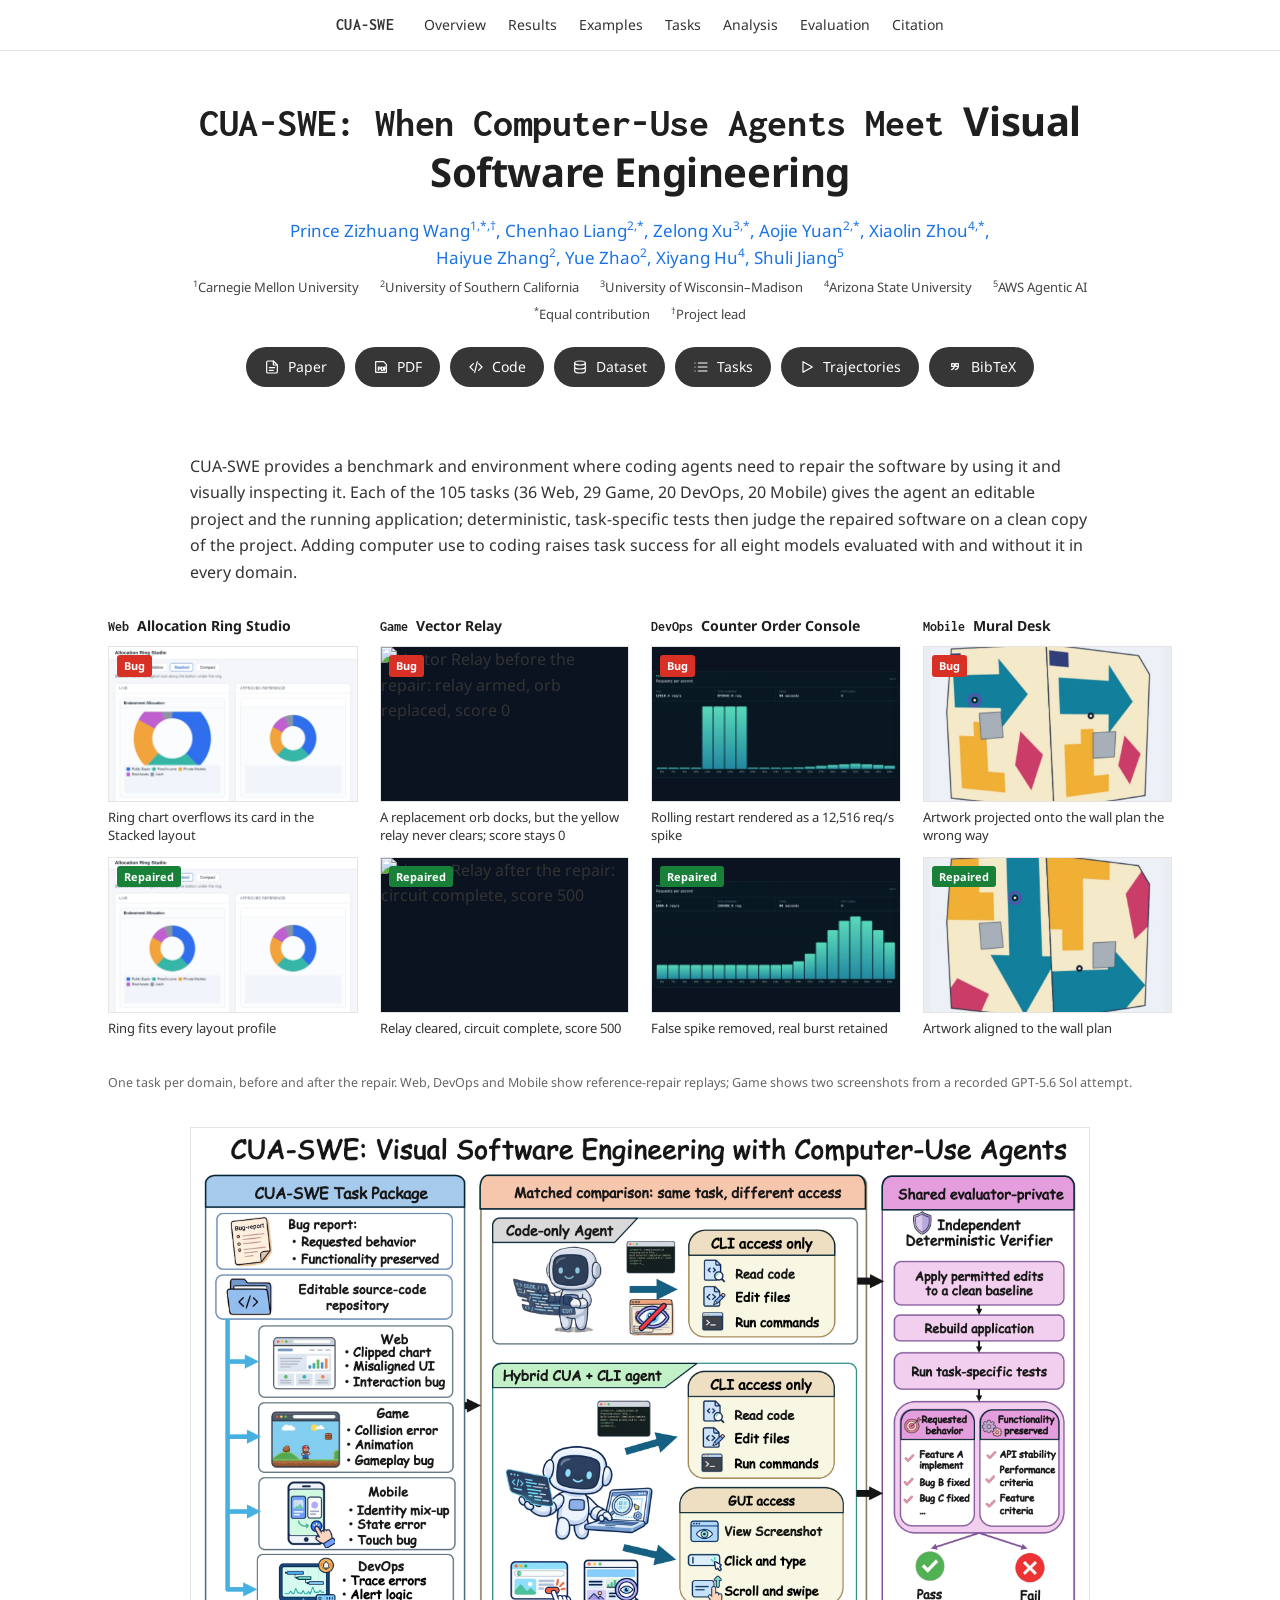
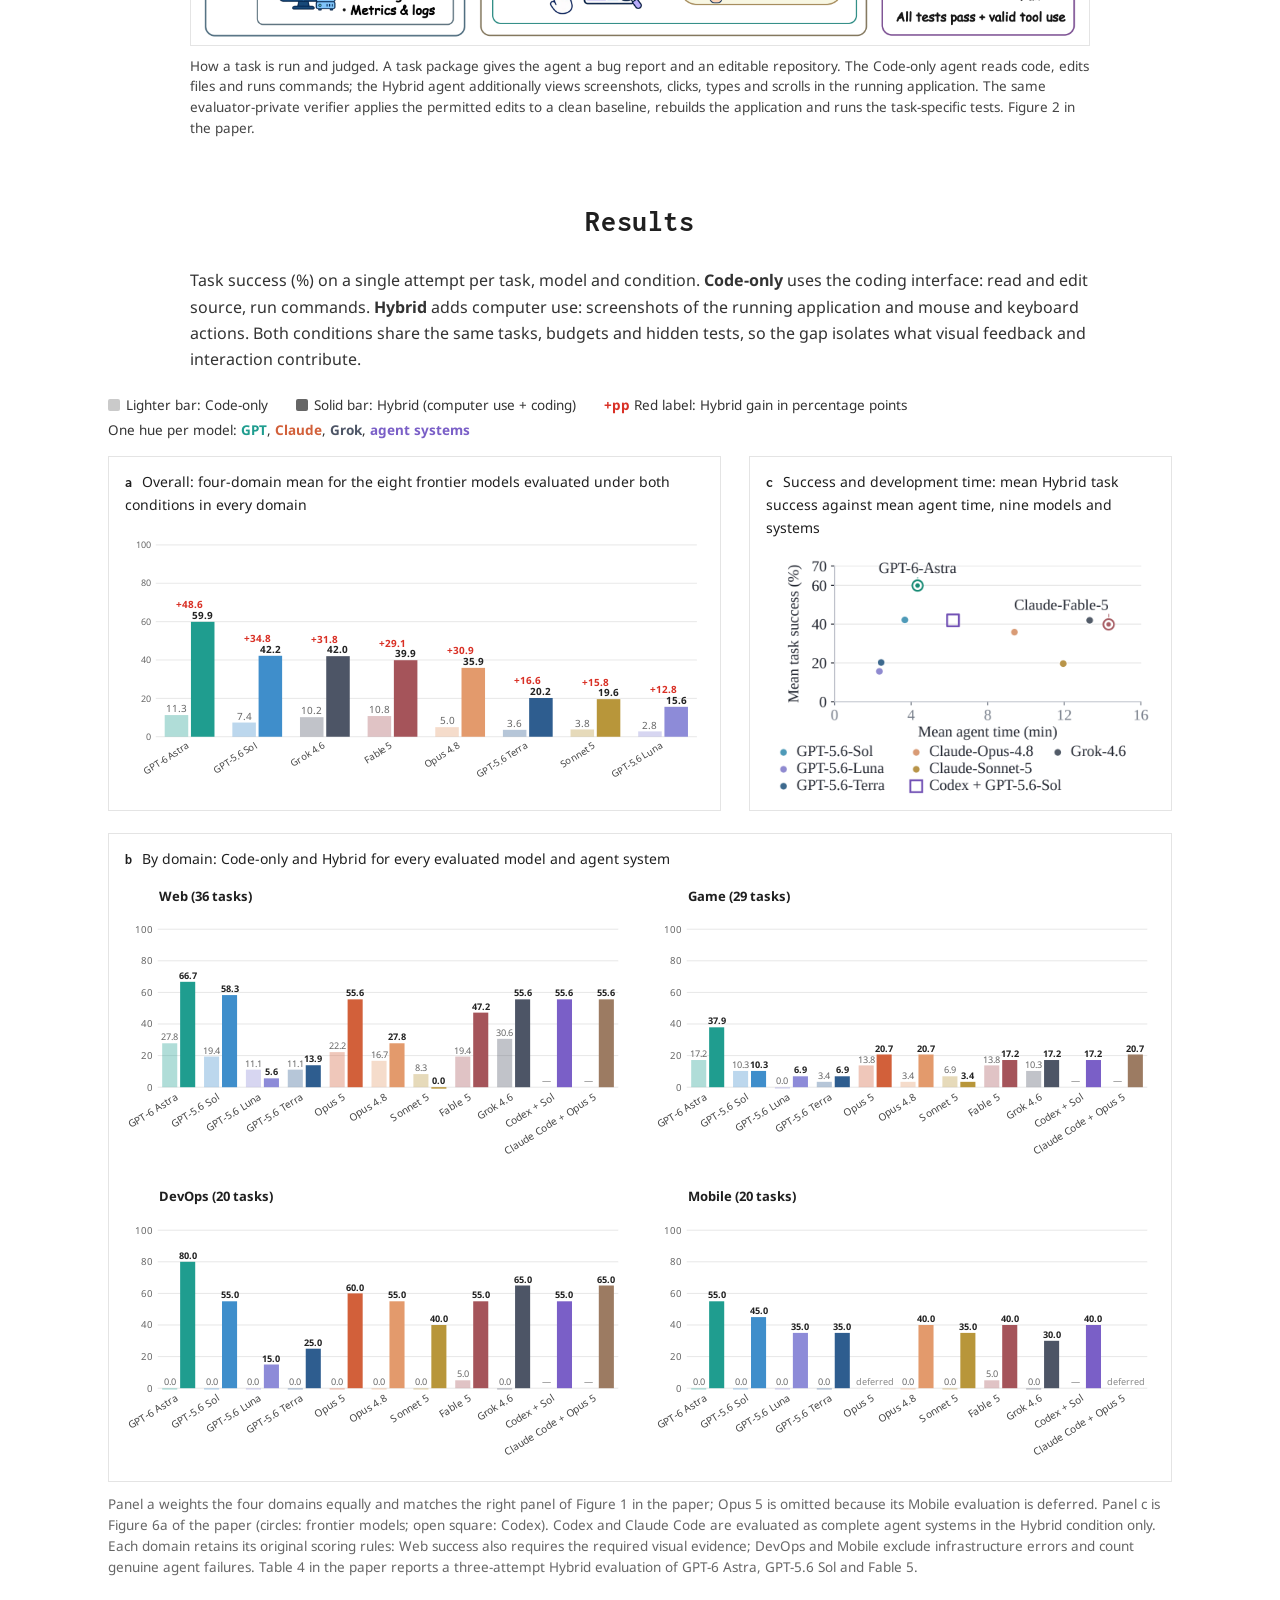
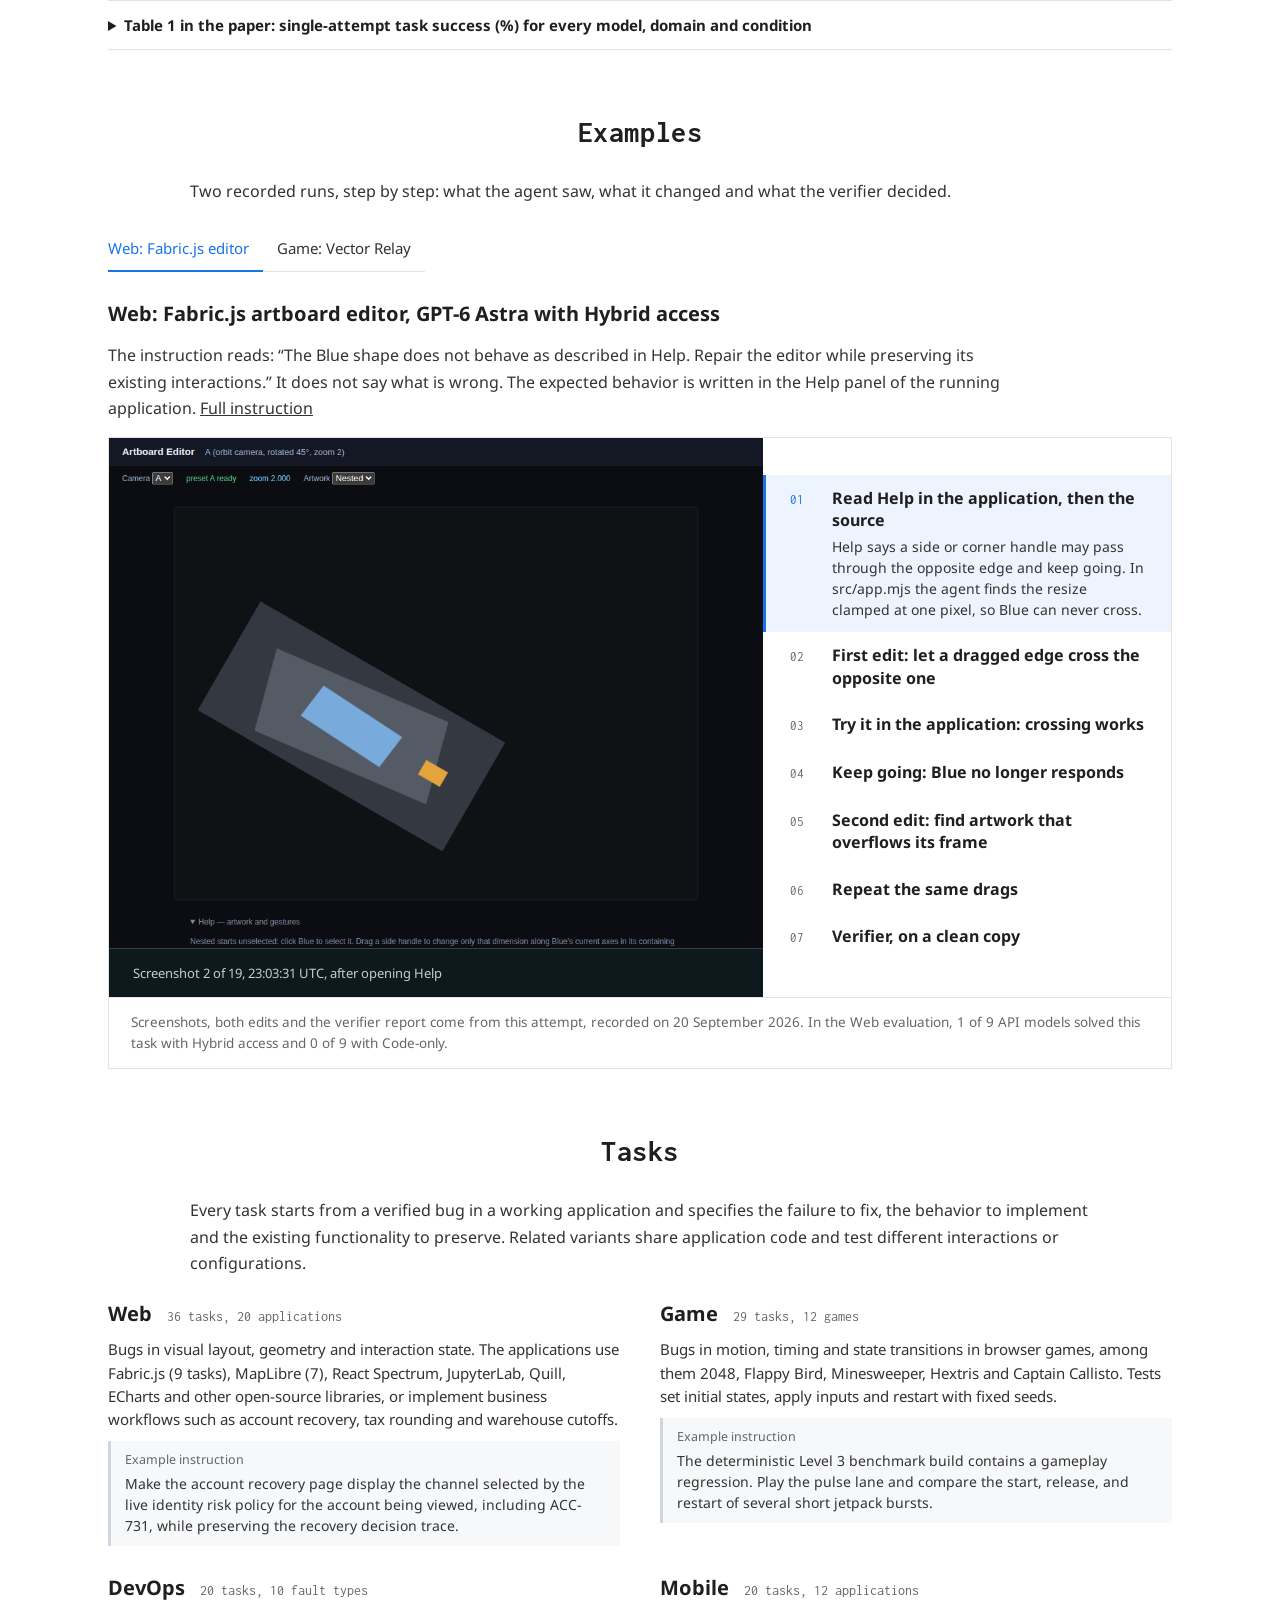
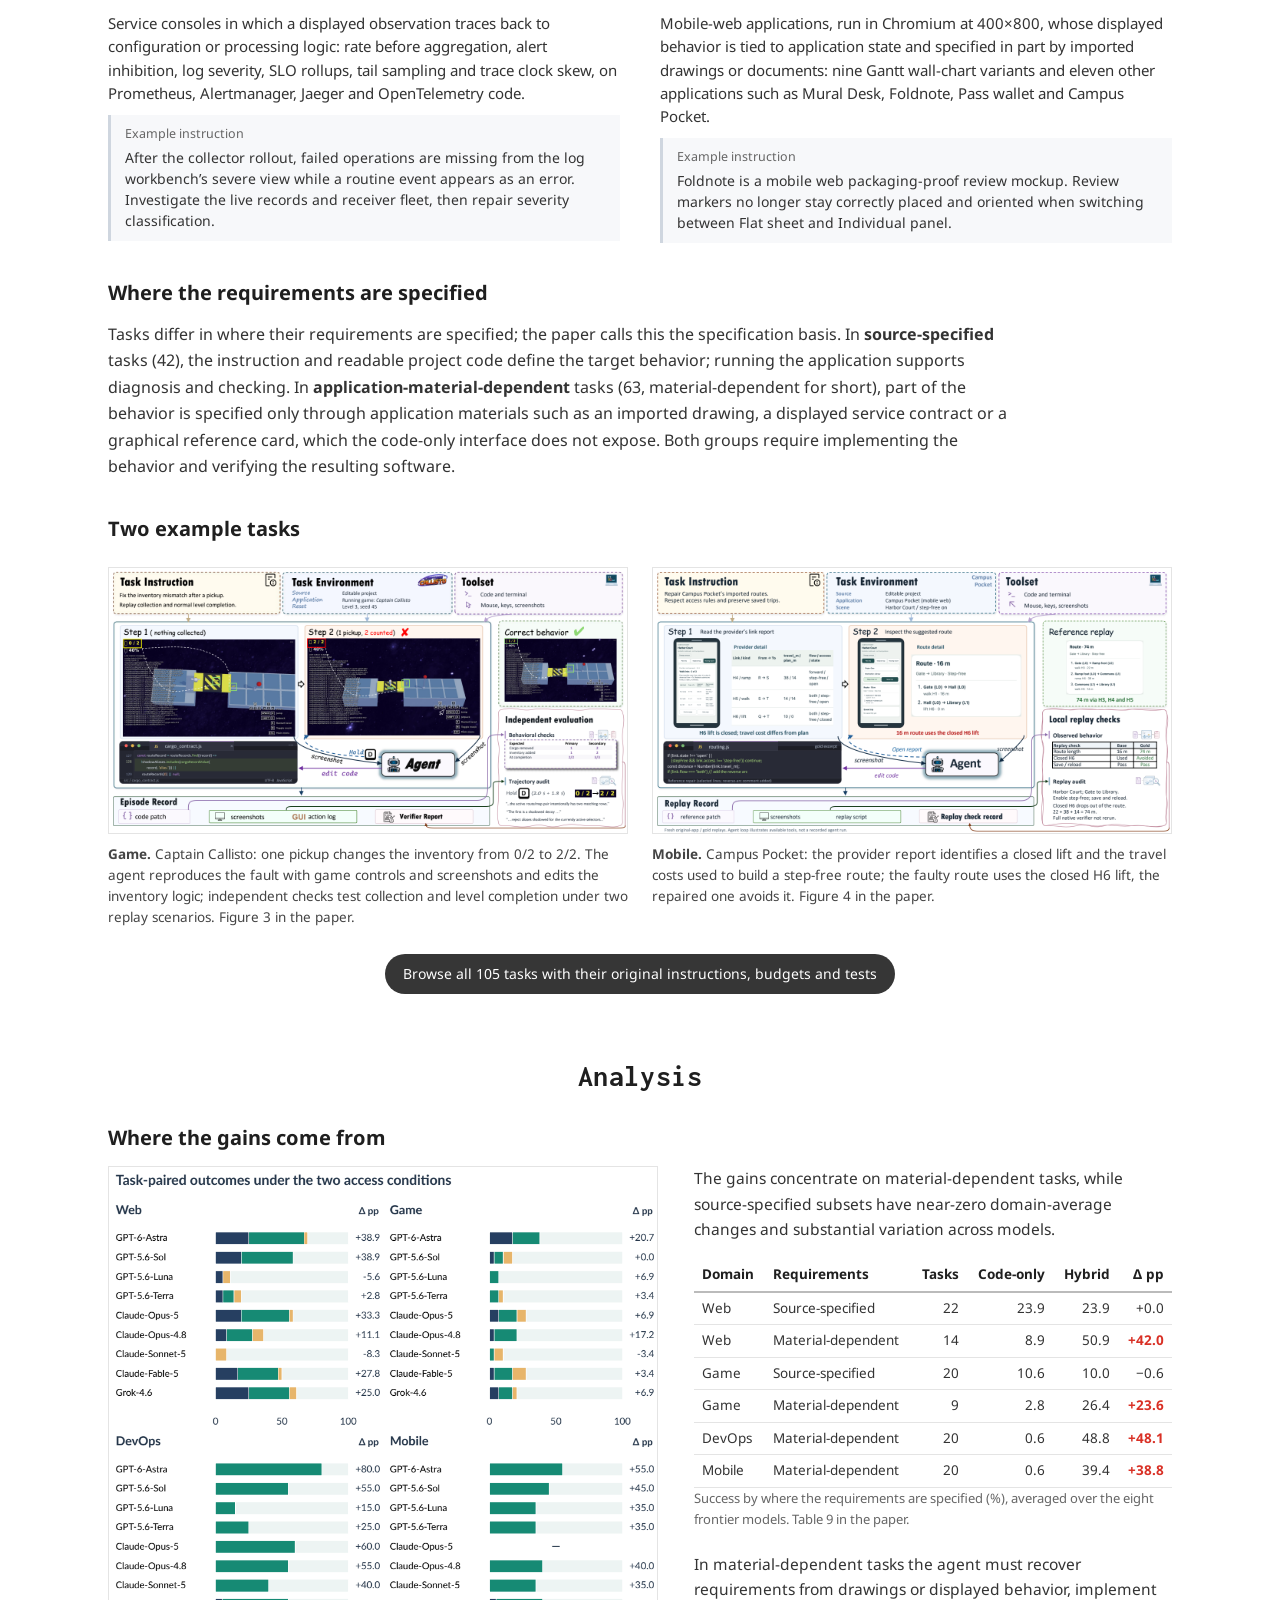
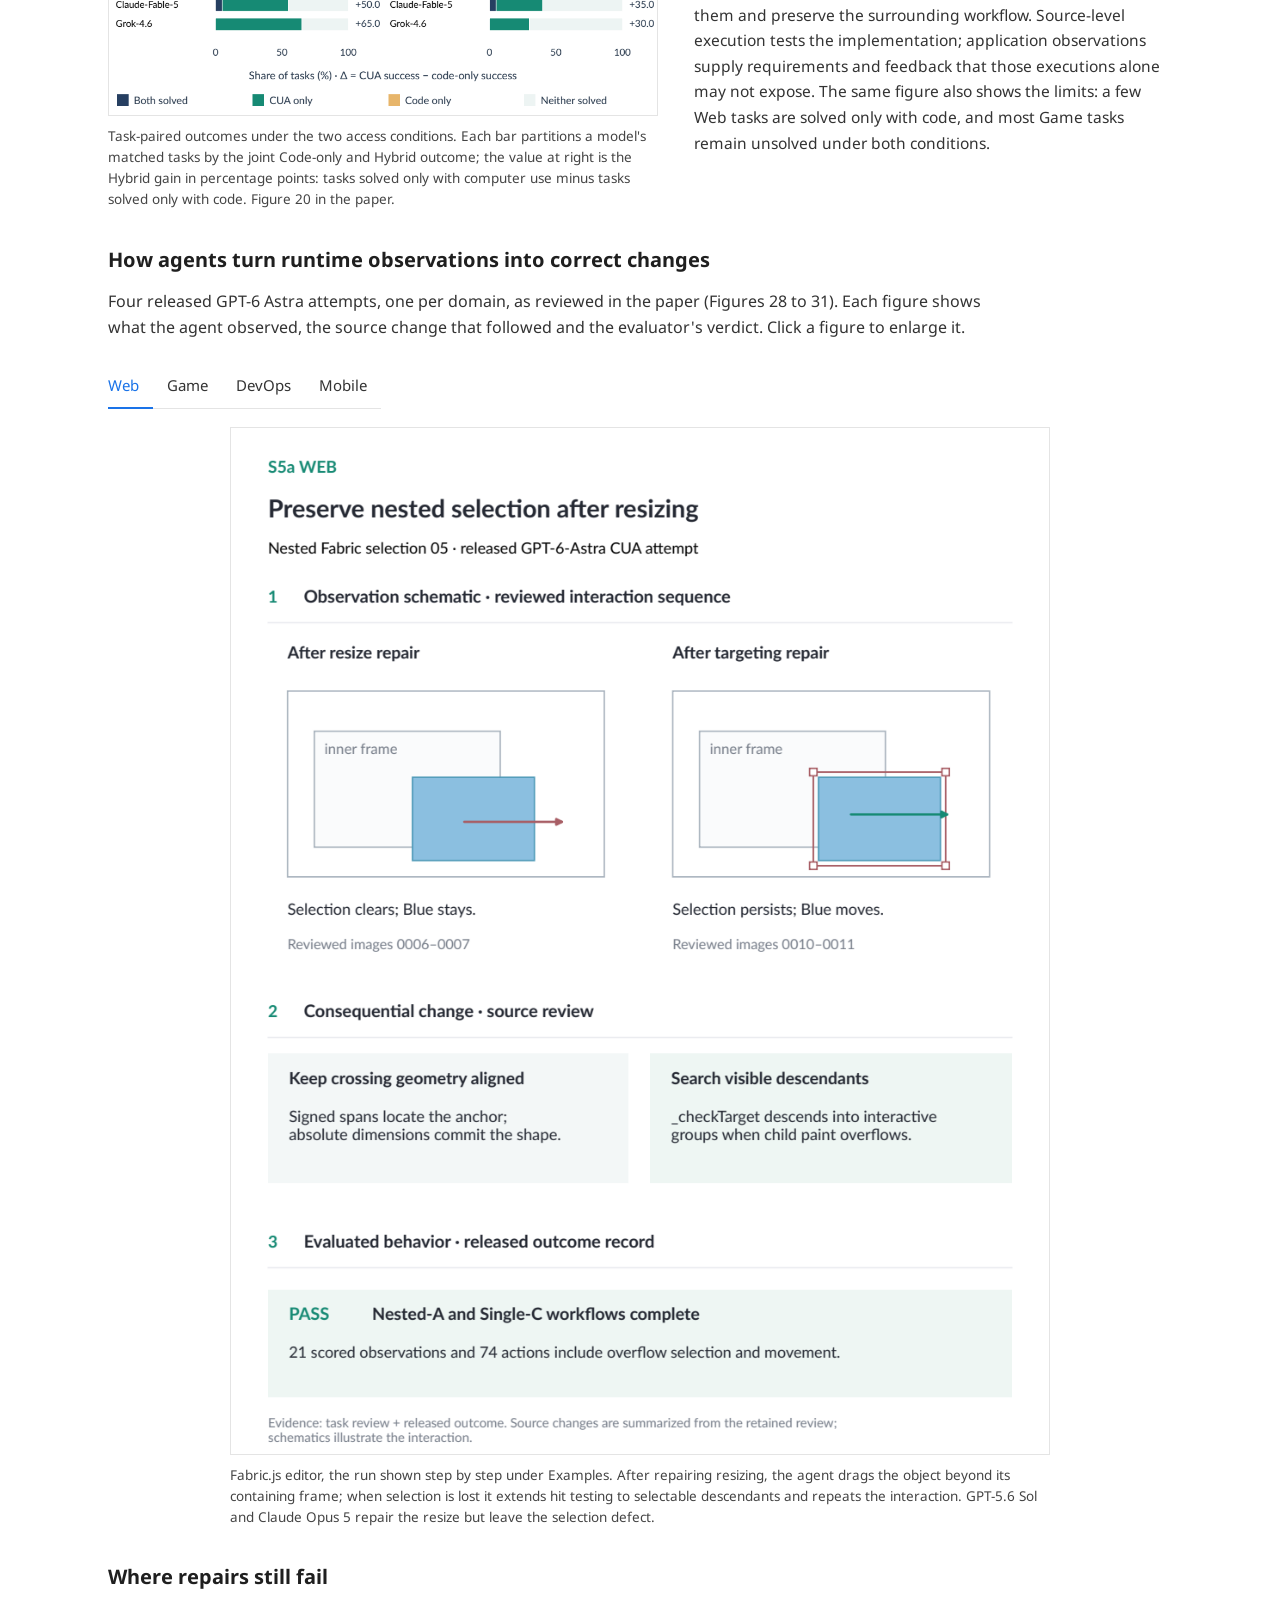
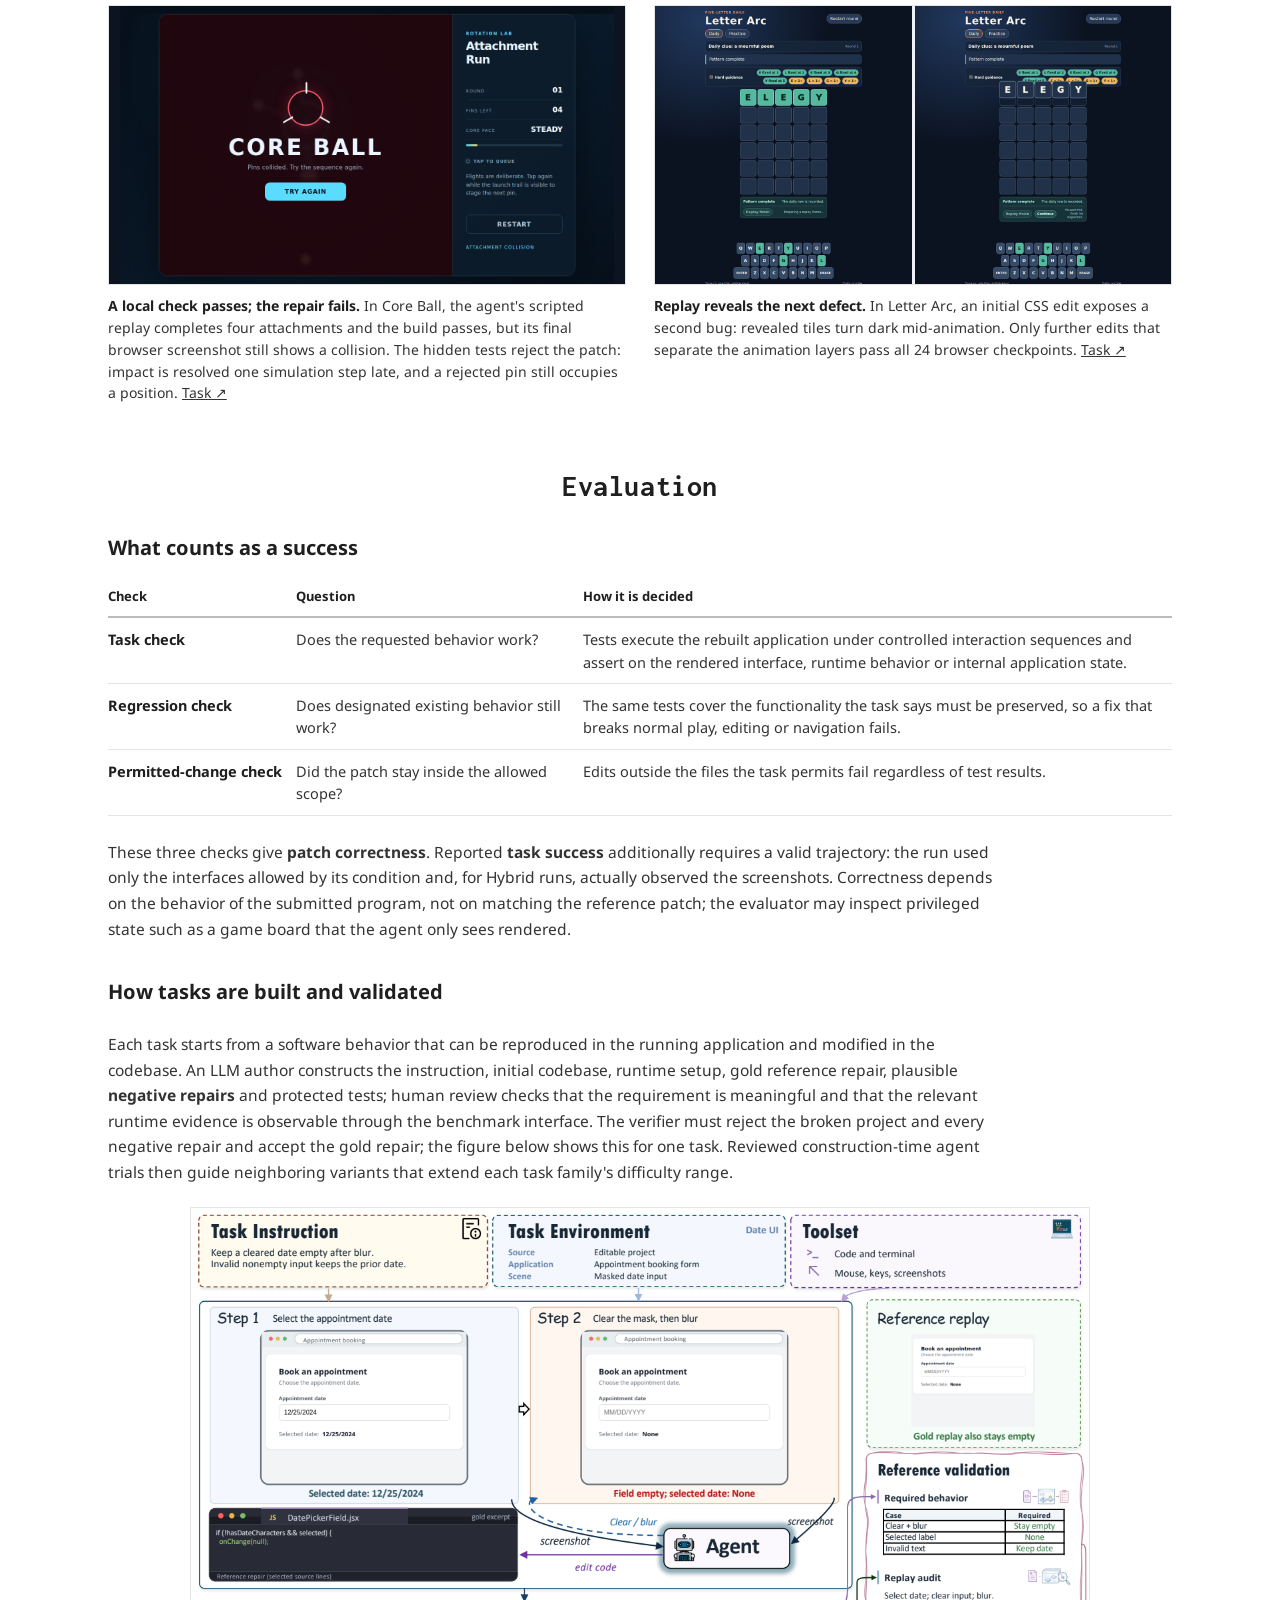
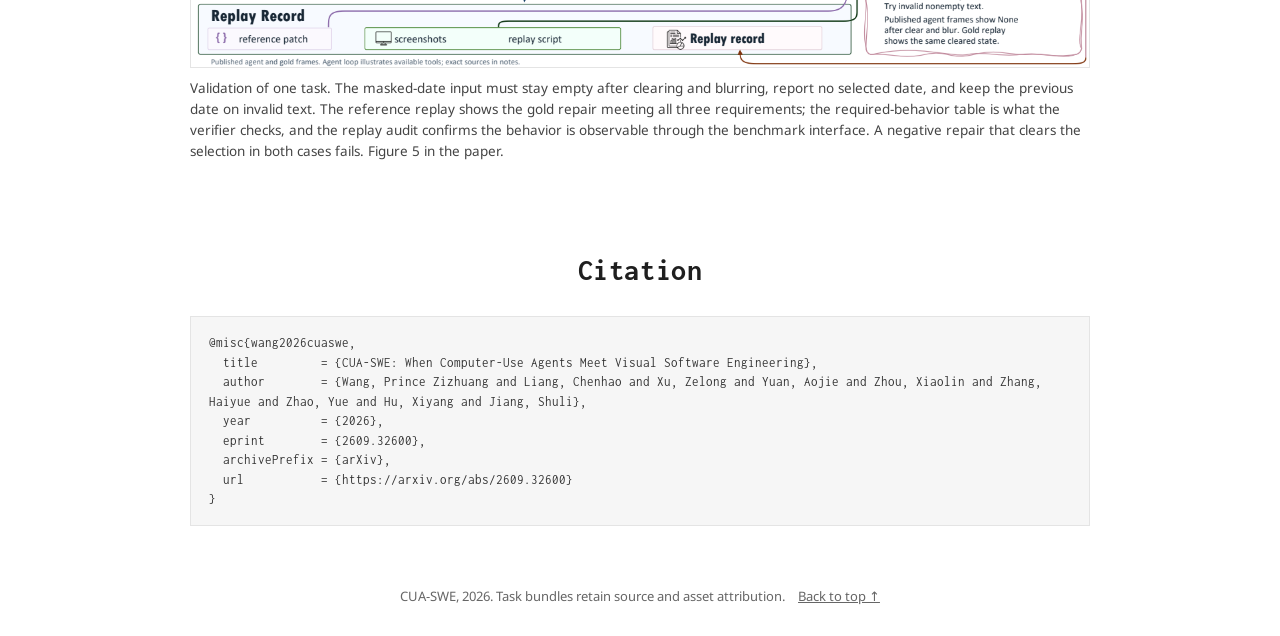
==== index.html @ 3274666e "Horizontal bar charts on phones; no sideways scrolling on the homepage Below 720 px the same data is" ====
<!doctype html>
<html lang="en">
<head>
<meta charset="utf-8">
<meta name="viewport" content="width=device-width, initial-scale=1">
<meta name="theme-color" content="#ffffff">
<title>CUA-SWE: When Computer-Use Agents Meet Visual Software Engineering</title>
<meta name="description" content="CUA-SWE is a benchmark and environment where coding agents repair software by using it and visually inspecting it. 105 tasks across Web, Game, DevOps and Mobile; deterministic tests judge every patch on a clean copy.">
<meta property="og:type" content="website">
<meta property="og:title" content="CUA-SWE: When Computer-Use Agents Meet Visual Software Engineering">
<meta property="og:description" content="A benchmark and environment where coding agents repair software by using it and visually inspecting it. 105 tasks across Web, Game, DevOps and Mobile.">
<meta property="og:url" content="https://zelongxueric.github.io/cua-swe-website/">
<meta property="og:image" content="https://zelongxueric.github.io/cua-swe-website/assets/media/og-image.png">
<meta property="og:image:width" content="1200">
<meta property="og:image:height" content="630">
<meta name="twitter:card" content="summary_large_image">
<link rel="icon" type="image/png" href="assets/media/favicon.png">
<link rel="apple-touch-icon" href="assets/media/apple-touch-icon.png">
<link rel="preconnect" href="https://fonts.googleapis.com">
<link rel="preconnect" href="https://fonts.gstatic.com" crossorigin>
<link href="https://fonts.googleapis.com/css2?family=Noto+Sans:wght@400;700&family=Inconsolata:wght@400;700&display=swap" rel="stylesheet">
<link rel="stylesheet" href="assets/css/site.css">
</head>
<body>
<a class="skip" href="#main">Skip to content</a>
<nav class="nav" aria-label="Main navigation">
  <div class="nav-inner">
    <a class="brand" href="#top">CUA-SWE</a>
    <ul>
      <li><a href="#overview">Overview</a></li>
      <li><a href="#results">Results</a></li>
      <li><a href="#examples">Examples</a></li>
      <li><a href="#tasks">Tasks</a></li>
      <li><a href="#analysis">Analysis</a></li>
      <li><a href="#evaluation">Evaluation</a></li>
      <li><a href="#citation">Citation</a></li>
    </ul>
  </div>
</nav>

<main id="main" class="wrap">
<header class="hero" id="top">
  <h1>CUA-SWE: When Computer-Use Agents Meet <em>Visual Software Engineering</em></h1>
  <p class="authors"><a href="https://kingofspace0wzz.github.io/">Prince Zizhuang Wang</a><sup>1,*,†</sup>, <a href="https://liangchenhao.com/">Chenhao Liang</a><sup>2,*</sup>, <a href="https://zelongxueric.github.io/">Zelong Xu</a><sup>3,*</sup>, <a href="https://aojieyuan.com/">Aojie Yuan</a><sup>2,*</sup>, <a href="https://willchow66.github.io/">Xiaolin Zhou</a><sup>4,*</sup>,<br> <a href="https://headyzhang.github.io/">Haiyue Zhang</a><sup>2</sup>, <a href="https://viterbi-web.usc.edu/~yzhao010/">Yue Zhao</a><sup>2</sup>, <a href="https://xiyanghu.github.io/">Xiyang Hu</a><sup>4</sup>, <a href="https://11hifish.github.io/">Shuli Jiang</a><sup>5</sup></p>
  <p class="affil"><span><sup>1</sup>Carnegie Mellon University</span> <span><sup>2</sup>University of Southern California</span> <span><sup>3</sup>University of Wisconsin–Madison</span> <span><sup>4</sup>Arizona State University</span> <span><sup>5</sup>AWS Agentic AI</span></p>
  <p class="affil"><span><sup>*</sup>Equal contribution</span> <span><sup>†</sup>Project lead</span></p>
  <div class="buttons">
    <a class="pill" href="https://arxiv.org/abs/2609.32600"><svg viewBox="0 0 24 24" aria-hidden="true"><path d="M14 3H6a2 2 0 0 0-2 2v14a2 2 0 0 0 2 2h12a2 2 0 0 0 2-2V9z"/><path d="M14 3v6h6M8 13h8M8 17h6"/></svg>Paper</a>
    <a class="pill" href="https://arxiv.org/pdf/2609.32600"><svg viewBox="0 0 24 24" aria-hidden="true"><path d="M4 4v16h16V8l-4-4z"/><path d="M8 15h1.5a1.5 1.5 0 0 0 0-3H8v5M12.5 12v5h1a2.5 2.5 0 0 0 0-5zM17 17v-5h2M17 14.5h1.5"/></svg>PDF</a>
    <a class="pill" href="https://github.com/kingofspace0wzz/cua-swe"><svg viewBox="0 0 24 24" aria-hidden="true"><path d="m8 7-5 5 5 5M16 7l5 5-5 5M14 4l-4 16"/></svg>Code</a>
    <a class="pill" href="https://huggingface.co/datasets/kingofspace0wzz/CUA-SWE"><svg viewBox="0 0 24 24" aria-hidden="true"><ellipse cx="12" cy="6" rx="8" ry="3"/><path d="M4 6v12c0 1.7 3.6 3 8 3s8-1.3 8-3V6M4 12c0 1.7 3.6 3 8 3s8-1.3 8-3"/></svg>Dataset</a>
    <a class="pill" href="tasks.html"><svg viewBox="0 0 24 24" aria-hidden="true"><path d="M8 6h13M8 12h13M8 18h13M3 6h.01M3 12h.01M3 18h.01"/></svg>Tasks</a>
    <a class="pill" href="https://kingofspace0wzz.github.io/cua-swe-viewer/"><svg viewBox="0 0 24 24" aria-hidden="true"><path d="M6 4v16l14-8z"/></svg>Trajectories</a>
    <a class="pill" href="#citation"><svg viewBox="0 0 24 24" aria-hidden="true"><path d="M7 7h4v4H7zM13 7h4v4h-4zM11 11c0 3-1 4-4 5M17 11c0 3-1 4-4 5"/></svg>BibTeX</a>
  </div>
</header>

<section id="overview" class="section overview">
  <p class="abstract">CUA-SWE provides a benchmark and environment where coding agents need to repair the software by using it and visually inspecting it. Each of the 105 tasks (36 Web, 29 Game, 20 DevOps, 20 Mobile) gives the agent an editable project and the running application; deterministic, task-specific tests then judge the repaired software on a clean copy of the project. Adding computer use to coding raises task success for all eight models evaluated with and without it in every domain.</p>
  <figure class="strip">
    <div class="col web">
      <h4><span class="dom">Web</span> Allocation Ring Studio</h4>
      <div class="shot before"><img src="assets/media/hero/web-before.webp" alt="Allocation Ring Studio baseline: the live ring chart overflows its card" width="1000" height="625"><span class="tag">Bug</span></div>
      <p class="cap">Ring chart overflows its card in the Stacked layout</p>
      <div class="shot after"><img src="assets/media/hero/web-after.webp" alt="After the reference repair the ring fits its card" width="1000" height="625" loading="lazy"><span class="tag">Repaired</span></div>
      <p class="cap">Ring fits every layout profile</p>
    </div>
    <div class="col game">
      <h4><span class="dom">Game</span> Vector Relay</h4>
      <div class="shot before"><img src="assets/media/hero/game-before.webp" alt="Vector Relay before the repair: relay armed, orb replaced, score 0" width="1000" height="562"><span class="tag">Bug</span></div>
      <p class="cap">A replacement orb docks, but the yellow relay never clears; score stays 0</p>
      <div class="shot after"><img src="assets/media/hero/game-after.webp" alt="Vector Relay after the repair: circuit complete, score 500" width="1000" height="562" loading="lazy"><span class="tag">Repaired</span></div>
      <p class="cap">Relay cleared, circuit complete, score 500</p>
    </div>
    <div class="col devops">
      <h4><span class="dom">DevOps</span> Counter Order Console</h4>
      <div class="shot before"><img src="assets/media/hero/devops-before.webp" alt="Counter Order Console baseline: a rolling restart renders as a 12,516 requests-per-second spike" width="1000" height="434"><span class="tag">Bug</span></div>
      <p class="cap">Rolling restart rendered as a 12,516 req/s spike</p>
      <div class="shot after"><img src="assets/media/hero/devops-after.webp" alt="After the reference repair the false spike is gone and the real burst remains" width="1000" height="434" loading="lazy"><span class="tag">Repaired</span></div>
      <p class="cap">False spike removed, real burst retained</p>
    </div>
    <div class="col mobile">
      <h4><span class="dom">Mobile</span> Mural Desk</h4>
      <div class="shot before"><img src="assets/media/hero/mobile-before.webp" alt="Mural Desk baseline: the artwork is projected onto the wall plan in the wrong orientation" width="760" height="475"><span class="tag">Bug</span></div>
      <p class="cap">Artwork projected onto the wall plan the wrong way</p>
      <div class="shot after"><img src="assets/media/hero/mobile-after.webp" alt="After the reference repair the artwork is aligned to the wall plan" width="760" height="475" loading="lazy"><span class="tag">Repaired</span></div>
      <p class="cap">Artwork aligned to the wall plan</p>
    </div>
    <figcaption>One task per domain, before and after the repair. Web, DevOps and Mobile show reference-repair replays; Game shows two screenshots from a recorded GPT-5.6 Sol attempt.</figcaption>
  </figure>
  <figure class="fig wide overview-fig zoomable">
    <img src="assets/media/figures/figure2.png" alt="The CUA-SWE development and evaluation pipeline: task package, matched comparison of a code-only agent and a hybrid computer-use agent, and the shared evaluator-private deterministic verifier" width="1378" height="793" loading="lazy">
    <figcaption>How a task is run and judged. A task package gives the agent a bug report and an editable repository. The Code-only agent reads code, edits files and runs commands; the Hybrid agent additionally views screenshots, clicks, types and scrolls in the running application. The same evaluator-private verifier applies the permitted edits to a clean baseline, rebuilds the application and runs the task-specific tests. Figure 2 in the paper.</figcaption>
  </figure>
</section>

<section id="results" class="section">
  <h2>Results</h2>
  <p class="intro">Task success (%) on a single attempt per task, model and condition. <b>Code-only</b> uses the coding interface: read and edit source, run commands. <b>Hybrid</b> adds computer use: screenshots of the running application and mouse and keyboard actions. Both conditions share the same tasks, budgets and hidden tests, so the gap isolates what visual feedback and interaction contribute.</p>
  <p class="legend"><span><i class="sw tint"></i>Lighter bar: Code-only</span> <span><i class="sw"></i>Solid bar: Hybrid (computer use + coding)</span> <span><b class="gain">+pp</b> Red label: Hybrid gain in percentage points</span> <span>One hue per model: <b class="fam openai">GPT</b>, <b class="fam anthropic">Claude</b>, <b class="fam xai">Grok</b>, <b class="fam system">agent systems</b></span></p>
  <div class="panels">
    <figure class="panel panel-a">
      <figcaption><b>a</b> Overall: four-domain mean for the eight frontier models evaluated under both conditions in every domain</figcaption>
      <div id="chart-mean" class="chart"></div>
    </figure>
    <figure class="panel panel-c zoomable">
      <figcaption><b>c</b> Success and development time: mean Hybrid task success against mean agent time, nine models and systems</figcaption>
      <img class="panel-img" src="assets/media/figures/hybrid-success-time-aggregate.png" alt="Mean task success against mean agent time in minutes for nine models and systems; GPT-6 Astra is highest at about 4 minutes" width="960" height="610" loading="lazy">
    </figure>
    <figure class="panel panel-b">
      <figcaption><b>b</b> By domain: Code-only and Hybrid for every evaluated model and agent system</figcaption>
      <div class="domain-charts">
        <div class="chart" data-chart="web"></div>
        <div class="chart" data-chart="game"></div>
        <div class="chart" data-chart="devops"></div>
        <div class="chart" data-chart="mobile"></div>
      </div>
    </figure>
  </div>
  <p class="note">Panel a weights the four domains equally and matches the right panel of Figure 1 in the paper; Opus 5 is omitted because its Mobile evaluation is deferred. Panel c is Figure 6a of the paper (circles: frontier models; open square: Codex). Codex and Claude Code are evaluated as complete agent systems in the Hybrid condition only. Each domain retains its original scoring rules: Web success also requires the required visual evidence; DevOps and Mobile exclude infrastructure errors and count genuine agent failures. Table 4 in the paper reports a three-attempt Hybrid evaluation of GPT-6 Astra, GPT-5.6 Sol and Fable 5.</p>
  <details class="table-details">
    <summary>Table 1 in the paper: single-attempt task success (%) for every model, domain and condition</summary>
    <div id="results-table" class="table-wrap"></div>
    <p class="note">Column maxima are in bold. Hover a cell for the number of solved tasks.</p>
  </details>
</section>

<section id="examples" class="section">
  <h2>Examples</h2>
  <p class="intro">Two recorded runs, step by step: what the agent saw, what it changed and what the verifier decided.</p>
  <div class="seg episode-tabs" id="episode-tabs" role="group" aria-label="Recorded run"></div>
  <h3 id="episode-title"></h3>
  <p class="intro" id="episode-task"></p>
  <div class="episode" id="repair-player">
    <div class="episode-body">
      <div class="screen" id="episode-screen" role="region" aria-label="Selected repair step"></div>
      <ol class="steps" aria-label="Repair steps"></ol>
    </div>
    <p class="episode-foot"></p>
  </div>
</section>

<section id="tasks" class="section">
  <h2>Tasks</h2>
  <p class="intro">Every task starts from a verified bug in a working application and specifies the failure to fix, the behavior to implement and the existing functionality to preserve. Related variants share application code and test different interactions or configurations.</p>
  <div class="domains">
    <div class="domain">
      <h3>Web <span>36 tasks, 20 applications</span></h3>
      <p>Bugs in visual layout, geometry and interaction state. The applications use Fabric.js (9 tasks), MapLibre (7), React Spectrum, JupyterLab, Quill, ECharts and other open-source libraries, or implement business workflows such as account recovery, tax rounding and warehouse cutoffs.</p>
      <blockquote><span class="q-label">Example instruction</span>Make the account recovery page display the channel selected by the live identity risk policy for the account being viewed, including ACC-731, while preserving the recovery decision trace.</blockquote>
    </div>
    <div class="domain">
      <h3>Game <span>29 tasks, 12 games</span></h3>
      <p>Bugs in motion, timing and state transitions in browser games, among them 2048, Flappy Bird, Minesweeper, Hextris and Captain Callisto. Tests set initial states, apply inputs and restart with fixed seeds.</p>
      <blockquote><span class="q-label">Example instruction</span>The deterministic Level 3 benchmark build contains a gameplay regression. Play the pulse lane and compare the start, release, and restart of several short jetpack bursts.</blockquote>
    </div>
    <div class="domain">
      <h3>DevOps <span>20 tasks, 10 fault types</span></h3>
      <p>Service consoles in which a displayed observation traces back to configuration or processing logic: rate before aggregation, alert inhibition, log severity, SLO rollups, tail sampling and trace clock skew, on Prometheus, Alertmanager, Jaeger and OpenTelemetry code.</p>
      <blockquote><span class="q-label">Example instruction</span>After the collector rollout, failed operations are missing from the log workbench’s severe view while a routine event appears as an error. Investigate the live records and receiver fleet, then repair severity classification.</blockquote>
    </div>
    <div class="domain">
      <h3>Mobile <span>20 tasks, 12 applications</span></h3>
      <p>Mobile-web applications, run in Chromium at 400×800, whose displayed behavior is tied to application state and specified in part by imported drawings or documents: nine Gantt wall-chart variants and eleven other applications such as Mural Desk, Foldnote, Pass wallet and Campus Pocket.</p>
      <blockquote><span class="q-label">Example instruction</span>Foldnote is a mobile web packaging-proof review mockup. Review markers no longer stay correctly placed and oriented when switching between Flat sheet and Individual panel.</blockquote>
    </div>
  </div>
  <h3>Where the requirements are specified</h3>
  <p class="intro">Tasks differ in where their requirements are specified; the paper calls this the specification basis. In <b>source-specified</b> tasks (42), the instruction and readable project code define the target behavior; running the application supports diagnosis and checking. In <b>application-material-dependent</b> tasks (63, material-dependent for short), part of the behavior is specified only through application materials such as an imported drawing, a displayed service contract or a graphical reference card, which the code-only interface does not expose. Both groups require implementing the behavior and verifying the resulting software.</p>
  <h3>Two example tasks</h3>
  <div class="examples-grid">
    <figure class="fig zoomable">
      <img src="assets/media/figures/captain-callisto-pipeline.png" alt="Game example: repairing inventory updates in Captain Callisto" width="1350" height="690" loading="lazy">
      <figcaption><b>Game.</b> Captain Callisto: one pickup changes the inventory from 0/2 to 2/2. The agent reproduces the fault with game controls and screenshots and edits the inventory logic; independent checks test collection and level completion under two replay scenarios. Figure 3 in the paper.</figcaption>
    </figure>
    <figure class="fig zoomable">
      <img src="assets/media/figures/example-mobile-preprint.png" alt="Mobile example: repairing imported routes in Campus Pocket" width="1350" height="690" loading="lazy">
      <figcaption><b>Mobile.</b> Campus Pocket: the provider report identifies a closed lift and the travel costs used to build a step-free route; the faulty route uses the closed H6 lift, the repaired one avoids it. Figure 4 in the paper.</figcaption>
    </figure>
  </div>
  <p class="cta"><a class="pill" href="tasks.html">Browse all 105 tasks with their original instructions, budgets and tests</a></p>
</section>

<section id="analysis" class="section">
  <h2>Analysis</h2>
  <h3>Where the gains come from</h3>
  <div class="two">
    <figure class="fig zoomable">
      <img src="assets/media/figures/paired-task-gains.png" alt="Task-paired contribution of computer use for nine API models across four domains" width="951" height="951" loading="lazy">
      <figcaption>Task-paired outcomes under the two access conditions. Each bar partitions a model's matched tasks by the joint Code-only and Hybrid outcome; the value at right is the Hybrid gain in percentage points: tasks solved only with computer use minus tasks solved only with code. Figure 20 in the paper.</figcaption>
    </figure>
    <div class="prose">
      <p>The gains concentrate on material-dependent tasks, while source-specified subsets have near-zero domain-average changes and substantial variation across models.</p>
      <div class="table-wrap"><table class="info-table">
        <caption>Success by where the requirements are specified (%), averaged over the eight frontier models. Table 9 in the paper.</caption>
        <thead><tr><th>Domain</th><th>Requirements</th><th>Tasks</th><th>Code-only</th><th>Hybrid</th><th>Δ pp</th></tr></thead>
        <tbody>
          <tr><td>Web</td><td>Source-specified</td><td>22</td><td>23.9</td><td>23.9</td><td>+0.0</td></tr>
          <tr><td>Web</td><td>Material-dependent</td><td>14</td><td>8.9</td><td>50.9</td><td class="up">+42.0</td></tr>
          <tr><td>Game</td><td>Source-specified</td><td>20</td><td>10.6</td><td>10.0</td><td>−0.6</td></tr>
          <tr><td>Game</td><td>Material-dependent</td><td>9</td><td>2.8</td><td>26.4</td><td class="up">+23.6</td></tr>
          <tr><td>DevOps</td><td>Material-dependent</td><td>20</td><td>0.6</td><td>48.8</td><td class="up">+48.1</td></tr>
          <tr><td>Mobile</td><td>Material-dependent</td><td>20</td><td>0.6</td><td>39.4</td><td class="up">+38.8</td></tr>
        </tbody>
      </table></div>
      <p>In material-dependent tasks the agent must recover requirements from drawings or displayed behavior, implement them and preserve the surrounding workflow. Source-level execution tests the implementation; application observations supply requirements and feedback that those executions alone may not expose. The same figure also shows the limits: a few Web tasks are solved only with code, and most Game tasks remain unsolved under both conditions.</p>
    </div>
  </div>
  <h3>How agents turn runtime observations into correct changes</h3>
  <p class="intro">Four released GPT-6 Astra attempts, one per domain, as reviewed in the paper (Figures 28 to 31). Each figure shows what the agent observed, the source change that followed and the evaluator's verdict. Click a figure to enlarge it.</p>
  <div class="case-viewer" id="case-viewer">
    <div class="seg" role="group" aria-label="Repair case"></div>
    <figure class="case zoomable" data-tab="Web">
      <img src="assets/media/figures/repair-case-web.png" alt="Web case: preserve nested selection after resizing" width="951" height="1193" loading="lazy">
      <figcaption>Fabric.js editor, the run shown step by step under Examples. After repairing resizing, the agent drags the object beyond its containing frame; when selection is lost it extends hit testing to selectable descendants and repeats the interaction. GPT-5.6 Sol and Claude Opus 5 repair the resize but leave the selection defect.</figcaption>
    </figure>
    <figure class="case zoomable" data-tab="Game">
      <img src="assets/media/figures/repair-case-game.png" alt="Game case: restore checkpoint state from geometry" width="951" height="1193" loading="lazy">
      <figcaption>State updates jointly restore the scene. The checkpoint stores geometry; the agent reconstructs lift phase from a faded reference frame, restores camera progress in course coordinates, and reattaches the player at its saved height.</figcaption>
    </figure>
    <figure class="case zoomable" data-tab="DevOps">
      <img src="assets/media/figures/repair-case-devops.png" alt="DevOps case: infer each producer's gauge-update semantics" width="951" height="1287" loading="lazy">
      <figcaption>Live behavior identifies the operative contract. A pulse, pulse, settle sequence in the gauge console reveals each endpoint's update mode; the repair relearns the mode at each epoch and preserves receipt order.</figcaption>
    </figure>
    <figure class="case zoomable" data-tab="Mobile">
      <img src="assets/media/figures/repair-case-mobile.png" alt="Mobile case: recover gear connections from the received drawings" width="951" height="1313" loading="lazy">
      <figcaption>Relations recovered from drawings. Enlarged maker drawings expose shared axes and belt routing; the agent reconstructs all 23 driving relations and implements their angle, phase and editing behavior. GPT-5.6 Sol chooses the wrong driving rim at two compound assemblies.</figcaption>
    </figure>
  </div>
  <h3>Where repairs still fail</h3>
  <div class="fails">
    <figure class="fail">
      <div class="fail-media"><img src="assets/media/core-ball-frame-11.png" alt="Core Ball's final retained agent screenshot still shows the red collision screen" width="1280" height="720" loading="lazy"></div>
      <figcaption><b>A local check passes; the repair fails.</b> In Core Ball, the agent's scripted replay completes four attachments and the build passes, but its final browser screenshot still shows a collision. The hidden tests reject the patch: impact is resolved one simulation step late, and a rejected pin still occupies a position. <a href="tasks.html#gameqa.core-ball-attachment-contract.003">Task ↗</a></figcaption>
    </figure>
    <figure class="fail">
      <div class="fail-media pair"><img src="assets/media/letter-arc-frame-17.png" alt="Letter Arc screenshot 17: the revealed ELEGY row" width="800" height="880" loading="lazy"><img src="assets/media/letter-arc-frame-18.png" alt="Letter Arc screenshot 18: revealed tile faces turn dark mid-animation" width="800" height="880" loading="lazy"></div>
      <figcaption><b>Replay reveals the next defect.</b> In Letter Arc, an initial CSS edit exposes a second bug: revealed tiles turn dark mid-animation. Only further edits that separate the animation layers pass all 24 browser checkpoints. <a href="tasks.html#gameqa.wordle-finish-replay-inspection.006">Task ↗</a></figcaption>
    </figure>
  </div>
</section>

<section id="evaluation" class="section">
  <h2>Evaluation</h2>
  <h3>What counts as a success</h3>
  <table class="checks-table">
    <thead><tr><th>Check</th><th>Question</th><th>How it is decided</th></tr></thead>
    <tbody>
      <tr><th scope="row">Task check</th><td>Does the requested behavior work?</td><td>Tests execute the rebuilt application under controlled interaction sequences and assert on the rendered interface, runtime behavior or internal application state.</td></tr>
      <tr><th scope="row">Regression check</th><td>Does designated existing behavior still work?</td><td>The same tests cover the functionality the task says must be preserved, so a fix that breaks normal play, editing or navigation fails.</td></tr>
      <tr><th scope="row">Permitted-change check</th><td>Did the patch stay inside the allowed scope?</td><td>Edits outside the files the task permits fail regardless of test results.</td></tr>
    </tbody>
  </table>
  <p class="prose-p">These three checks give <b>patch correctness</b>. Reported <b>task success</b> additionally requires a valid trajectory: the run used only the interfaces allowed by its condition and, for Hybrid runs, actually observed the screenshots. Correctness depends on the behavior of the submitted program, not on matching the reference patch; the evaluator may inspect privileged state such as a game board that the agent only sees rendered.</p>
  <h3>How tasks are built and validated</h3>
  <p class="prose-p">Each task starts from a software behavior that can be reproduced in the running application and modified in the codebase. An LLM author constructs the instruction, initial codebase, runtime setup, gold reference repair, plausible <b>negative repairs</b> and protected tests; human review checks that the requirement is meaningful and that the relevant runtime evidence is observable through the benchmark interface. The verifier must reject the broken project and every negative repair and accept the gold repair; the figure below shows this for one task. Reviewed construction-time agent trials then guide neighboring variants that extend each task family's difficulty range.</p>
  <figure class="fig wide zoomable">
    <img src="assets/media/figures/example-web-preprint.png" alt="Web example: preserving distinct masked-date input behaviors, with the reference replay, the required-behavior table and the replay audit" width="1350" height="690" loading="lazy">
    <figcaption>Validation of one task. The masked-date input must stay empty after clearing and blurring, report no selected date, and keep the previous date on invalid text. The reference replay shows the gold repair meeting all three requirements; the required-behavior table is what the verifier checks, and the replay audit confirms the behavior is observable through the benchmark interface. A negative repair that clears the selection in both cases fails. Figure 5 in the paper.</figcaption>
  </figure>
</section>

<section id="citation" class="section">
  <h2>Citation</h2>
  <pre class="bibtex">@misc{wang2026cuaswe,
  title         = {CUA-SWE: When Computer-Use Agents Meet Visual Software Engineering},
  author        = {Wang, Prince Zizhuang and Liang, Chenhao and Xu, Zelong and Yuan, Aojie and Zhou, Xiaolin and Zhang, Haiyue and Zhao, Yue and Hu, Xiyang and Jiang, Shuli},
  year          = {2026},
  eprint        = {2609.32600},
  archivePrefix = {arXiv},
  url           = {https://arxiv.org/abs/2609.32600}
}</pre>
</section>
</main>
<footer>CUA-SWE, 2026. Task bundles retain source and asset attribution. <a href="#top">Back to top ↑</a></footer>
<div class="lightbox" id="lightbox" hidden><button type="button" class="lightbox-close" aria-label="Close">✕</button><img alt=""></div>
<script src="assets/js/site.js"></script>
</body>
</html>
---- assets/css/site.css ----
/* CUA-SWE project site. Academic layout: centered paper front matter, figure-led sections, mono for numbers. */
:root {
  --ink: #1f1f1f;
  --text: #333;
  --muted: #666;
  --line: #e4e4e4;
  --link: #1a73e8;
  --bg: #fff;
  --pass: #188038;
  --fail: #d93025;
  --sans: "Noto Sans", "Segoe UI", system-ui, -apple-system, sans-serif;
  --mono: "Inconsolata", "JetBrains Mono", ui-monospace, Menlo, Consolas, monospace;
  --w: 1120px;
}
* { box-sizing: border-box; }
html { -webkit-text-size-adjust: 100%; scroll-behavior: smooth; scroll-padding-top: 64px; }
body { margin: 0; background: var(--bg); color: var(--text); font-family: var(--sans); font-size: 16px; line-height: 1.6; -webkit-font-smoothing: antialiased; }
h1, h2, h3, h4, p, ul, ol, figure, blockquote, pre { margin: 0; }
img { max-width: 100%; height: auto; display: block; }
[hidden] { display: none !important; }
a { color: inherit; }
a:hover { color: var(--link); }
button { font: inherit; cursor: pointer; }
.skip { position: fixed; z-index: 100; left: 16px; top: -100px; background: #fff; padding: 10px 16px; }
.skip:focus { top: 10px; }
.wrap { max-width: var(--w); margin: 0 auto; padding: 0 28px; }
.sr { position: absolute; width: 1px; height: 1px; overflow: hidden; clip: rect(0 0 0 0); white-space: nowrap; }

/* Navigation */
.nav { position: sticky; top: 0; z-index: 20; background: rgba(255,255,255,.96); border-bottom: 1px solid var(--line); backdrop-filter: blur(10px); }
.nav-inner { max-width: var(--w); margin: 0 auto; padding: 0 28px; display: flex; align-items: center; justify-content: center; gap: 30px; min-height: 50px; font-size: 14px; }
.nav .brand { font-family: var(--mono); font-weight: 700; font-size: 16px; text-decoration: none; letter-spacing: .02em; }
.nav ul { list-style: none; display: flex; gap: 22px; margin: 0; padding: 0; overflow-x: auto; scrollbar-width: none; }
.nav ul::-webkit-scrollbar { display: none; }
.nav a { text-decoration: none; white-space: nowrap; }
.nav a[aria-current="page"] { color: var(--link); }

/* Front matter */
.hero { text-align: center; padding: 46px 0 8px; }
.hero h1 { font-family: var(--mono); font-size: clamp(28px, 3.3vw, 40px); font-weight: 700; line-height: 1.22; color: var(--ink); letter-spacing: -.01em; }
.hero h1 em { font-style: normal; font-family: var(--sans); font-weight: 700; letter-spacing: -.01em; }
.hero .authors { margin-top: 18px; font-size: 17px; color: var(--link); line-height: 1.6; }
.hero .authors a { color: var(--link); text-decoration: none; }
.hero .authors a:hover { text-decoration: underline; text-underline-offset: 3px; }
.hero .authors .plain { color: var(--ink); }
.hero .authors sup, .hero .affil sup { font-size: .7em; line-height: 0; }
.hero .affil { margin-top: 6px; font-size: 13px; color: #444; }
.hero .affil span { display: inline-block; margin: 0 9px; }
.buttons { display: flex; justify-content: center; flex-wrap: wrap; gap: 10px; margin-top: 22px; }
.pill { display: inline-flex; align-items: center; gap: 8px; background: #363636; color: #fff; text-decoration: none; font-size: 14px; padding: 9px 18px; border-radius: 999px; transition: background-color .15s; }
.pill:hover { background: #111; color: #fff; }
.pill svg { width: 16px; height: 16px; stroke: currentColor; fill: none; stroke-width: 1.8; stroke-linecap: round; stroke-linejoin: round; }
.cta { text-align: center; margin-top: 26px; }

/* Sections */
.section { padding-top: 58px; }
.section h2 { font-family: var(--mono); font-size: 30px; font-weight: 700; text-align: center; letter-spacing: .02em; color: var(--ink); margin-bottom: 22px; }
.section h3 { font-size: 20px; font-weight: 700; color: var(--ink); margin: 34px 0 12px; }
.section h2 + h3 { margin-top: 0; }
.intro, .abstract, .prose-p { max-width: 900px; margin: 0 0 22px; font-size: 16px; line-height: 1.65; }
.abstract, .section h2 + .intro { margin-left: auto; margin-right: auto; }
.note { font-size: 13.5px; line-height: 1.55; color: var(--muted); margin-top: 12px; }

/* Overview strip: one task per domain */
.strip { display: grid; grid-template-columns: repeat(4, 1fr); gap: 22px; margin-top: 30px; }
.strip .col h4 { font-size: 14px; margin-bottom: 8px; color: var(--ink); }
.strip .col h4 .dom { font-family: var(--mono); font-weight: 700; margin-right: 4px; }
.strip .shot { position: relative; aspect-ratio: 16 / 10; overflow: hidden; border: 1px solid var(--line); background: #f4f6f9; }
.strip .shot img { width: 100%; height: 100%; object-fit: cover; }
.strip .game .shot, .strip .devops .shot { background: #0b1220; }
.strip .game .shot img, .strip .devops .shot img { object-fit: contain; }
.strip .tag { position: absolute; left: 8px; top: 8px; font-size: 11px; font-weight: 700; padding: 2px 7px; border-radius: 3px; color: #fff; background: var(--fail); }
.strip .after .tag { background: var(--pass); }
.strip .cap { font-size: 13px; line-height: 1.4; color: #333; margin: 6px 0 12px; }
.strip figcaption { grid-column: 1 / -1; font-size: 12.5px; color: var(--muted); margin-top: 2px; }

/* Results panels */
.panels { display: grid; grid-template-columns: 1.45fr 1fr; gap: 22px 28px; margin-top: 8px; }
.panel { border: 1px solid var(--line); padding: 14px 16px 8px; }
.panel-b { grid-column: 1 / -1; }
.panel figcaption { font-size: 14px; color: var(--ink); margin-bottom: 8px; }
.panel figcaption b { font-family: var(--mono); font-weight: 700; margin-right: 6px; }
.chart svg { display: block; width: 100%; height: auto; font-family: var(--sans); }
.chart-title { font-size: 13px; font-weight: 700; color: var(--ink); margin: 6px 0 2px 34px; }
.domain-charts { display: grid; grid-template-columns: 1fr 1fr; gap: 8px 28px; }
.legend { display: flex; flex-wrap: wrap; gap: 4px 28px; font-size: 13.5px; margin: 0 0 14px; color: #333; }
.sw { display: inline-block; width: 12px; height: 12px; border-radius: 2px; vertical-align: -1px; margin-right: 6px; background: #666; }
.sw.tint { opacity: .35; }
.legend .gain { color: var(--fail); }
.legend .fam.openai { color: #1f9d8f; } .legend .fam.anthropic { color: #d2603a; } .legend .fam.xai { color: #4d5566; } .legend .fam.system { color: #7a5fc7; }
.table-details { margin-top: 22px; border-top: 1px solid var(--line); border-bottom: 1px solid var(--line); }
.table-details summary { cursor: pointer; padding: 12px 0; font-size: 15px; font-weight: 700; color: var(--ink); }
.table-details summary:hover { color: var(--link); }
.table-details[open] { padding-bottom: 14px; }
.table-wrap { overflow-x: auto; }
.score-table { width: 100%; border-collapse: collapse; font-size: 14px; }
.score-table th, .score-table td { padding: 8px 10px; border-bottom: 1px solid var(--line); text-align: right; font-variant-numeric: tabular-nums; white-space: nowrap; }
.score-table thead th { font-weight: 700; color: var(--ink); border-bottom: 2px solid #bbb; font-size: 13px; }
.score-table thead th.group { text-align: center; border-bottom: 1px solid #bbb; }
.score-table th:first-child, .score-table td:first-child { text-align: left; }
.score-table tbody th { font-weight: 400; color: var(--ink); }
.score-table td.best { font-weight: 700; color: #167d8d; }
.score-table td.na { color: #999; }
.score-table tr.system-start th, .score-table tr.system-start td { border-top: 1px solid #999; }
.score-table td.code { color: #555; }
.score-table tbody tr:hover { background: #f7f9fc; }

/* Episode player (kept for the interactive examples) */
.episode { border: 1px solid var(--line); overflow: hidden; background: #fff; }
.episode-body { display: grid; grid-template-columns: minmax(0, 1.6fr) minmax(290px, 1fr); }
.screen { background: #0e191e; color: #e9eeee; min-width: 0; display: flex; flex-direction: column; }
.screen .media { min-height: 392px; display: flex; align-items: center; }
.screen img { width: 100%; height: auto; }
.screen .pane { width: 100%; padding: 28px; font-family: var(--mono); font-size: 13.5px; line-height: 1.6; overflow-wrap: anywhere; }
.screen .pane pre { margin: 0 0 14px; white-space: pre-wrap; overflow-wrap: anywhere; font-family: inherit; }
.screen .pane pre:last-child { margin-bottom: 0; }
.screen .hdr { color: #bcc9ce; margin-bottom: 7px; }
.screen .ctx { color: #b0c2c7; }
.screen .add, .screen .ok { color: #9fdec0; }
.screen .del { color: #f3a9a0; }
.screen .cmd { color: #f4bf8a; }
.screen .note { margin-top: auto; border-top: 1px solid #314047; padding: 14px 24px; font-size: 13px; color: #c2cdd0; }
.steps { list-style: none; margin: 0; padding: 8px 0; display: flex; flex-direction: column; justify-content: center; }
.steps button { display: grid; grid-template-columns: 30px 1fr; gap: 12px; text-align: left; width: 100%; border: 0; background: transparent; color: var(--text); padding: 12px 24px; border-left: 3px solid transparent; }
.steps button:hover { background: #f5f8fc; }
.steps button[aria-pressed="true"] { background: #eef4fd; border-left-color: var(--link); }
.steps button[aria-pressed="true"] .step-number { color: var(--link); }
.steps .step-number { font-family: var(--mono); font-size: 13px; color: var(--muted); padding-top: 3px; }
.steps .t { font-size: 16px; font-weight: 700; color: var(--ink); line-height: 1.4; display: block; }
.steps .d { display: block; font-size: 14px; line-height: 1.5; margin-top: 5px; }
.steps button[aria-pressed="false"] .d { display: none; }
.episode-foot { border-top: 1px solid var(--line); padding: 14px 22px; font-size: 13.5px; line-height: 1.55; color: var(--muted); }
.episode-tabs { margin-bottom: 4px; }
#episode-title { margin-top: 22px; }
#episode-task { margin-bottom: 16px; }

/* Tasks */
.domains { display: grid; grid-template-columns: 1fr 1fr; gap: 26px 40px; }
.domain h3 { margin: 0 0 8px; font-size: 20px; }
.domain h3 span { font-family: var(--mono); font-weight: 400; font-size: 14px; color: var(--muted); margin-left: 10px; }
.domain p { font-size: 15px; line-height: 1.55; }
.domain blockquote { margin-top: 10px; padding: 10px 14px; border-left: 3px solid #cfd6df; background: #f7f8fa; font-size: 14px; line-height: 1.5; color: #333; }
.domain .q-label { display: block; font-size: 12.5px; color: var(--muted); margin-bottom: 3px; }

/* Analysis */
.two { display: grid; grid-template-columns: 1.15fr 1fr; gap: 36px; align-items: start; }
.two > * { min-width: 0; }
.prose p { font-size: 15.5px; line-height: 1.65; }
.prose p + p { margin-top: 14px; }
.fig { margin: 0; }
.fig img { border: 1px solid var(--line); }
.fig.wide { max-width: 900px; margin: 0 auto 26px; }
.fig.wide.overview-fig { margin-top: 34px; margin-bottom: 0; }
.examples-grid { display: grid; grid-template-columns: 1fr 1fr; gap: 24px; margin-top: 22px; }
.panel-img { display: block; width: 100%; height: auto; max-width: 520px; margin: 4px auto 8px; }
.info-table { border-collapse: collapse; font-size: 13.5px; margin: 16px 0; width: 100%; }
.info-table caption { text-align: left; font-size: 13px; color: var(--muted); padding-bottom: 6px; caption-side: bottom; }
.info-table th, .info-table td { padding: 5px 8px; border-bottom: 1px solid var(--line); text-align: right; font-variant-numeric: tabular-nums; }
.info-table th:nth-child(-n+2), .info-table td:nth-child(-n+2) { text-align: left; }
.info-table thead th { border-bottom: 2px solid #bbb; font-weight: 700; color: var(--ink); }
.info-table td.up { color: var(--fail); font-weight: 700; }
.fig figcaption, .case figcaption { font-size: 13.5px; line-height: 1.55; color: #444; margin-top: 10px; }
.zoomable img { cursor: zoom-in; }
.case-viewer .seg { margin-bottom: 18px; }
.case { max-width: 820px; margin: 0 auto; }
.case img { border: 1px solid var(--line); }
.case-viewer.js figure:not(.current) { display: none; }
.case-viewer:not(.js) figure + figure { margin-top: 28px; }
.fails { display: grid; grid-template-columns: 1fr 1fr; gap: 28px; }
.fail-media { height: 280px; display: flex; align-items: center; justify-content: center; background: #0b1420; border: 1px solid var(--line); overflow: hidden; }
.fail-media img { width: 100%; height: 100%; object-fit: contain; }
.fail-media.pair { display: grid; grid-template-columns: 1fr 1fr; gap: 3px; background: #eef1f5; }
.fail figcaption { font-size: 14px; line-height: 1.55; margin-top: 10px; }
.fail figcaption b { color: var(--ink); }

/* Evaluation */
.checks-table { width: 100%; border-collapse: collapse; font-size: 14.5px; line-height: 1.55; }
.checks-table th, .checks-table td { padding: 10px 14px 10px 0; border-bottom: 1px solid var(--line); text-align: left; vertical-align: top; }
.checks-table thead th { border-bottom: 2px solid #bbb; font-size: 13px; color: var(--ink); }
.checks-table tbody th { font-weight: 700; color: var(--ink); white-space: nowrap; }
.checks-table td:nth-child(2) { width: 27%; }
.prose-p { margin-top: 24px; font-size: 15.5px; }

/* Citation and footer */
.bibtex { font-family: var(--mono); font-size: 13px; line-height: 1.5; white-space: pre-wrap; overflow-wrap: anywhere; background: #f6f6f6; border: 1px solid var(--line); padding: 16px 18px; max-width: 900px; margin: 0 auto; }
footer { text-align: center; font-size: 13px; color: var(--muted); padding: 60px 28px 30px; }
footer a { margin-left: 10px; }

/* Lightbox */
.lightbox { position: fixed; inset: 0; z-index: 50; background: rgba(0,0,0,.82); display: flex; align-items: center; justify-content: center; padding: 24px; cursor: zoom-out; }
.lightbox img { max-width: min(1100px, 96vw); max-height: 94vh; width: auto; height: auto; background: #fff; box-shadow: 0 20px 60px rgba(0,0,0,.5); }
.lightbox-close { position: absolute; top: 14px; right: 16px; border: 0; background: #fff; border-radius: 999px; width: 36px; height: 36px; font-size: 16px; }

/* Task explorer page */
.explorer-head { padding-top: 40px; text-align: center; }
.explorer-head h1 { font-family: var(--mono); font-size: clamp(28px, 3.3vw, 38px); color: var(--ink); }
.explorer-head p { max-width: 70ch; margin: 12px auto 0; font-size: 16px; }
.filters { display: flex; flex-wrap: wrap; align-items: center; gap: 16px; margin-top: 30px; }
.seg { display: inline-flex; border-bottom: 1px solid var(--line); }
.seg button { padding: 10px 14px; background: transparent; color: var(--text); border: 0; border-bottom: 2px solid transparent; margin-bottom: -1px; font-size: 15px; }
.seg button:first-child { padding-left: 0; }
.seg button[aria-pressed="true"] { border-color: var(--link); color: var(--link); }
.filters select, .filters input { font-size: 14px; border: 1px solid #b9c2cc; border-radius: 4px; padding: 10px 12px; background: #fff; color: var(--ink); min-width: 0; }
.filters input { flex: 1; }
.count-line { margin-top: 22px; font-size: 14px; font-family: var(--mono); }
.tasklist { list-style: none; margin: 10px 0 0; padding: 0; border-top: 2px solid #bbb; }
.task { border-bottom: 1px solid var(--line); scroll-margin-top: 70px; }
.task > button { display: grid; grid-template-columns: 80px minmax(0, 1fr) auto 24px; gap: 18px; align-items: baseline; width: 100%; text-align: left; border: 0; background: transparent; color: var(--text); padding: 14px 0; }
.task .text { min-width: 0; }
.task .excerpt { display: block; font-size: 14px; color: var(--muted); line-height: 1.45; margin-top: 2px; white-space: nowrap; overflow: hidden; text-overflow: ellipsis; }
.task[open] .excerpt { display: none; }
.task .score { font-family: var(--mono); font-size: 13px; color: var(--muted); white-space: nowrap; }
.task > button:hover .title { color: var(--link); }
.task .dom { font-family: var(--mono); font-size: 13px; color: var(--muted); }
.task .title { font-weight: 700; font-size: 15.5px; color: var(--ink); line-height: 1.5; overflow-wrap: anywhere; }
.task .expand { font-size: 20px; text-align: center; line-height: 1; color: var(--muted); }
.task[open] { background: #f7f9fc; box-shadow: 18px 0 #f7f9fc, -18px 0 #f7f9fc; }
.task .detail { display: none; padding: 0 44px 24px 98px; }
.task[open] .detail { display: block; }
.task .detail h3 { font-size: 18px; margin: 0 0 12px; }
.task .instr { white-space: pre-line; font-size: 15px; max-width: 78ch; overflow-wrap: anywhere; }
.task dl { display: grid; grid-template-columns: max-content minmax(0, 1fr); gap: 8px 24px; margin: 20px 0 0; font-size: 14px; }
.task dt { font-weight: 700; color: var(--ink); }
.task dd { margin: 0; overflow-wrap: anywhere; }
.task .id { font-family: var(--mono); font-size: 13px; }
.task .out { font-size: 14px; margin-top: 18px; }
.task .detail-links { display: flex; flex-wrap: wrap; gap: 10px 24px; margin-top: 16px; font-size: 14px; }
.empty-state { margin-top: 30px; }
.empty-state button { border: 0; background: transparent; text-decoration: underline; color: var(--link); padding: 0; margin-top: 12px; }

@media (max-width: 1000px) {
  .strip { grid-template-columns: repeat(2, 1fr); }
  .panels { grid-template-columns: 1fr; }
  .domain-charts { grid-template-columns: 1fr; }
  .two { grid-template-columns: 1fr; }
  .examples-grid { grid-template-columns: 1fr; }
  .episode-body { grid-template-columns: 1.3fr 1fr; }
  .screen .media { min-height: 320px; }
}
@media (max-width: 720px) {
  .wrap { padding: 0 18px; }
  .nav-inner { justify-content: flex-start; padding: 0 18px; gap: 18px; }
  .hero { padding-top: 30px; }
  .hero .authors { font-size: 15px; }
  .hero .authors br { display: none; }
  .section h2 { font-size: 26px; }
  .domains, .fails { grid-template-columns: 1fr; }
  .checks-table tbody th { white-space: normal; }
  .episode-body { grid-template-columns: 1fr; }
  .screen .media { min-height: 0; }
  .screen .pane { padding: 18px; font-size: 12.5px; }
  .fail-media { height: 220px; }
  .info-table { font-size: 12px; }
  .info-table th, .info-table td { padding: 4px 5px; }
  .chart-title { margin-left: 0; }
  .domain-charts { gap: 16px 0; }
  .task > button { grid-template-columns: 64px minmax(0, 1fr) 20px; gap: 12px; }
  .task .score { display: none; }
  .task .detail { padding: 0 0 20px; }
}
@media (max-width: 520px) {
  .strip { grid-template-columns: 1fr; }
  .task > button { grid-template-columns: minmax(0, 1fr) 22px; gap: 4px 12px; }
  .task .dom { grid-column: 1; }
  .task .text { grid-row: 2; grid-column: 1; }
  .task .expand { grid-column: 2; grid-row: 1 / 3; align-self: center; }
  .task dl { grid-template-columns: 1fr; gap: 4px; }
  .task dd { margin-bottom: 8px; }
  .filters select, .filters input { width: 100%; flex-basis: 100%; }
}
@media (prefers-reduced-motion: reduce) { html { scroll-behavior: auto; } }
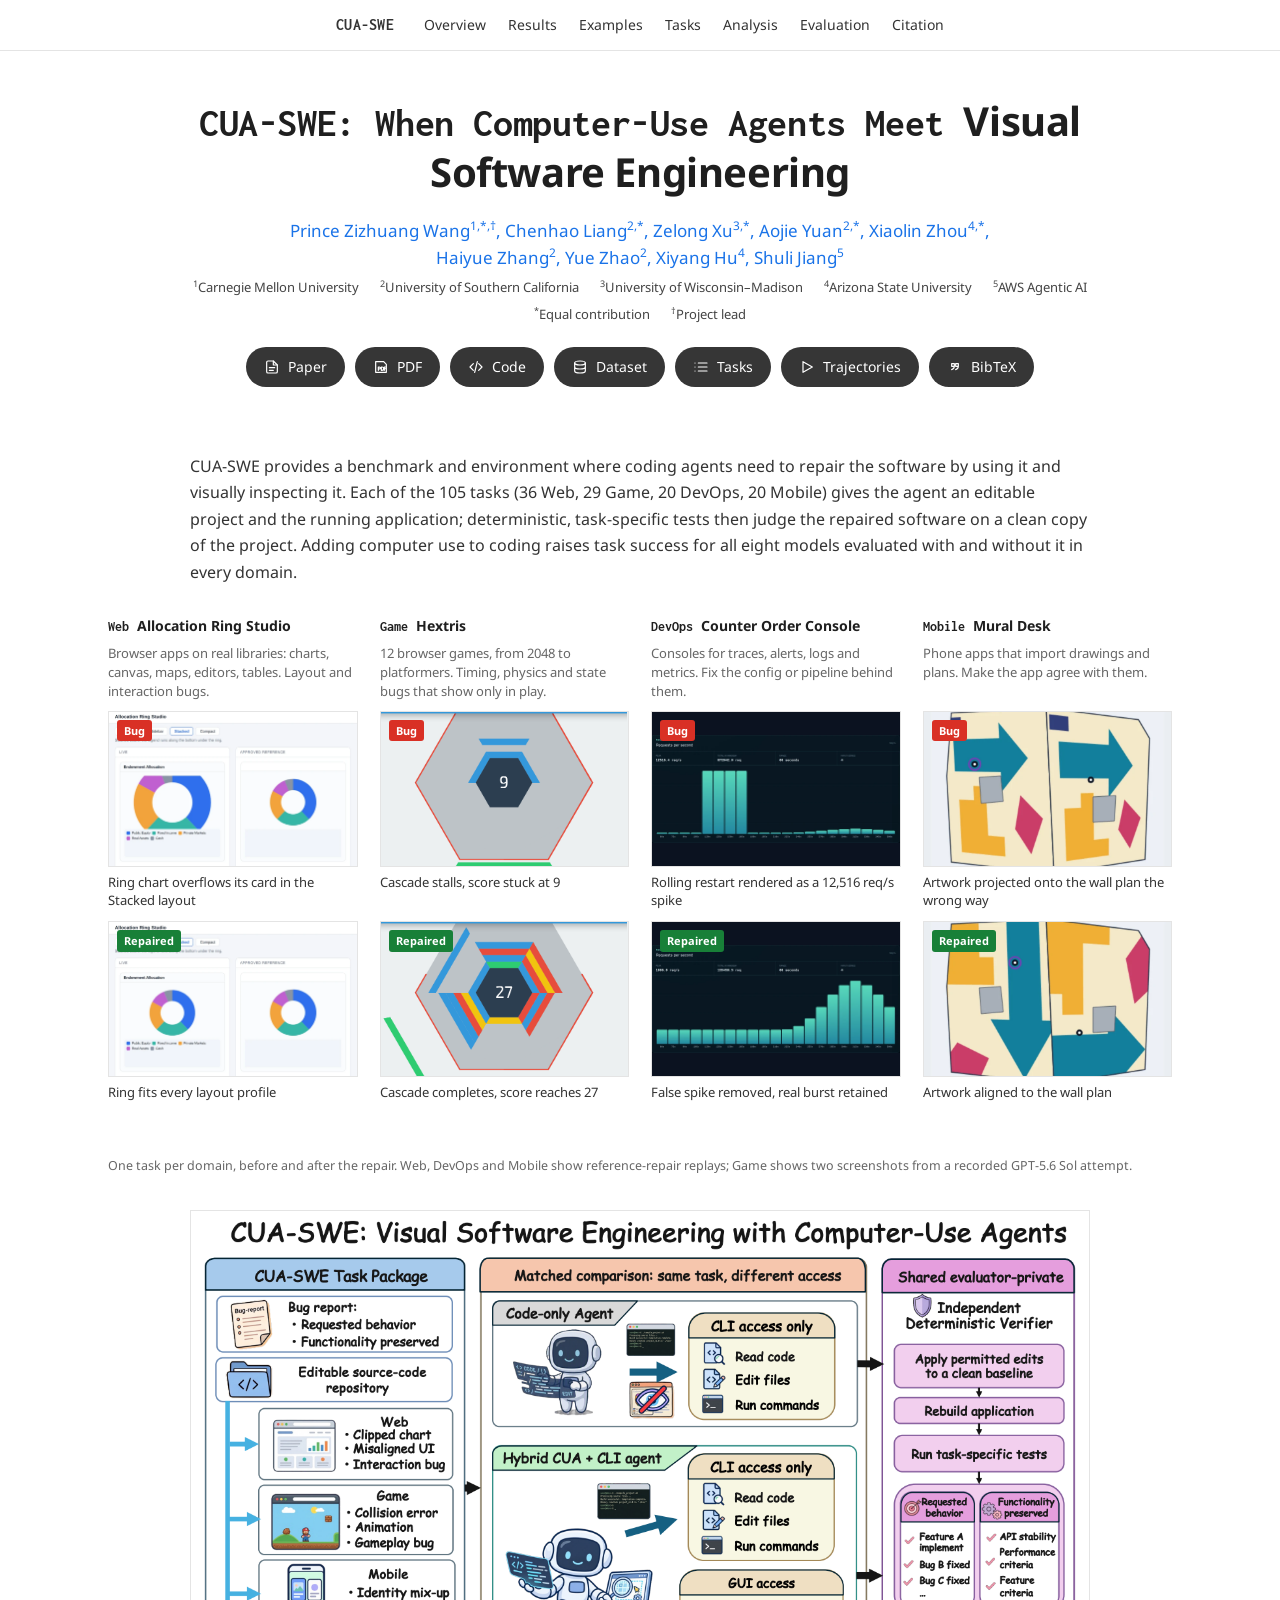
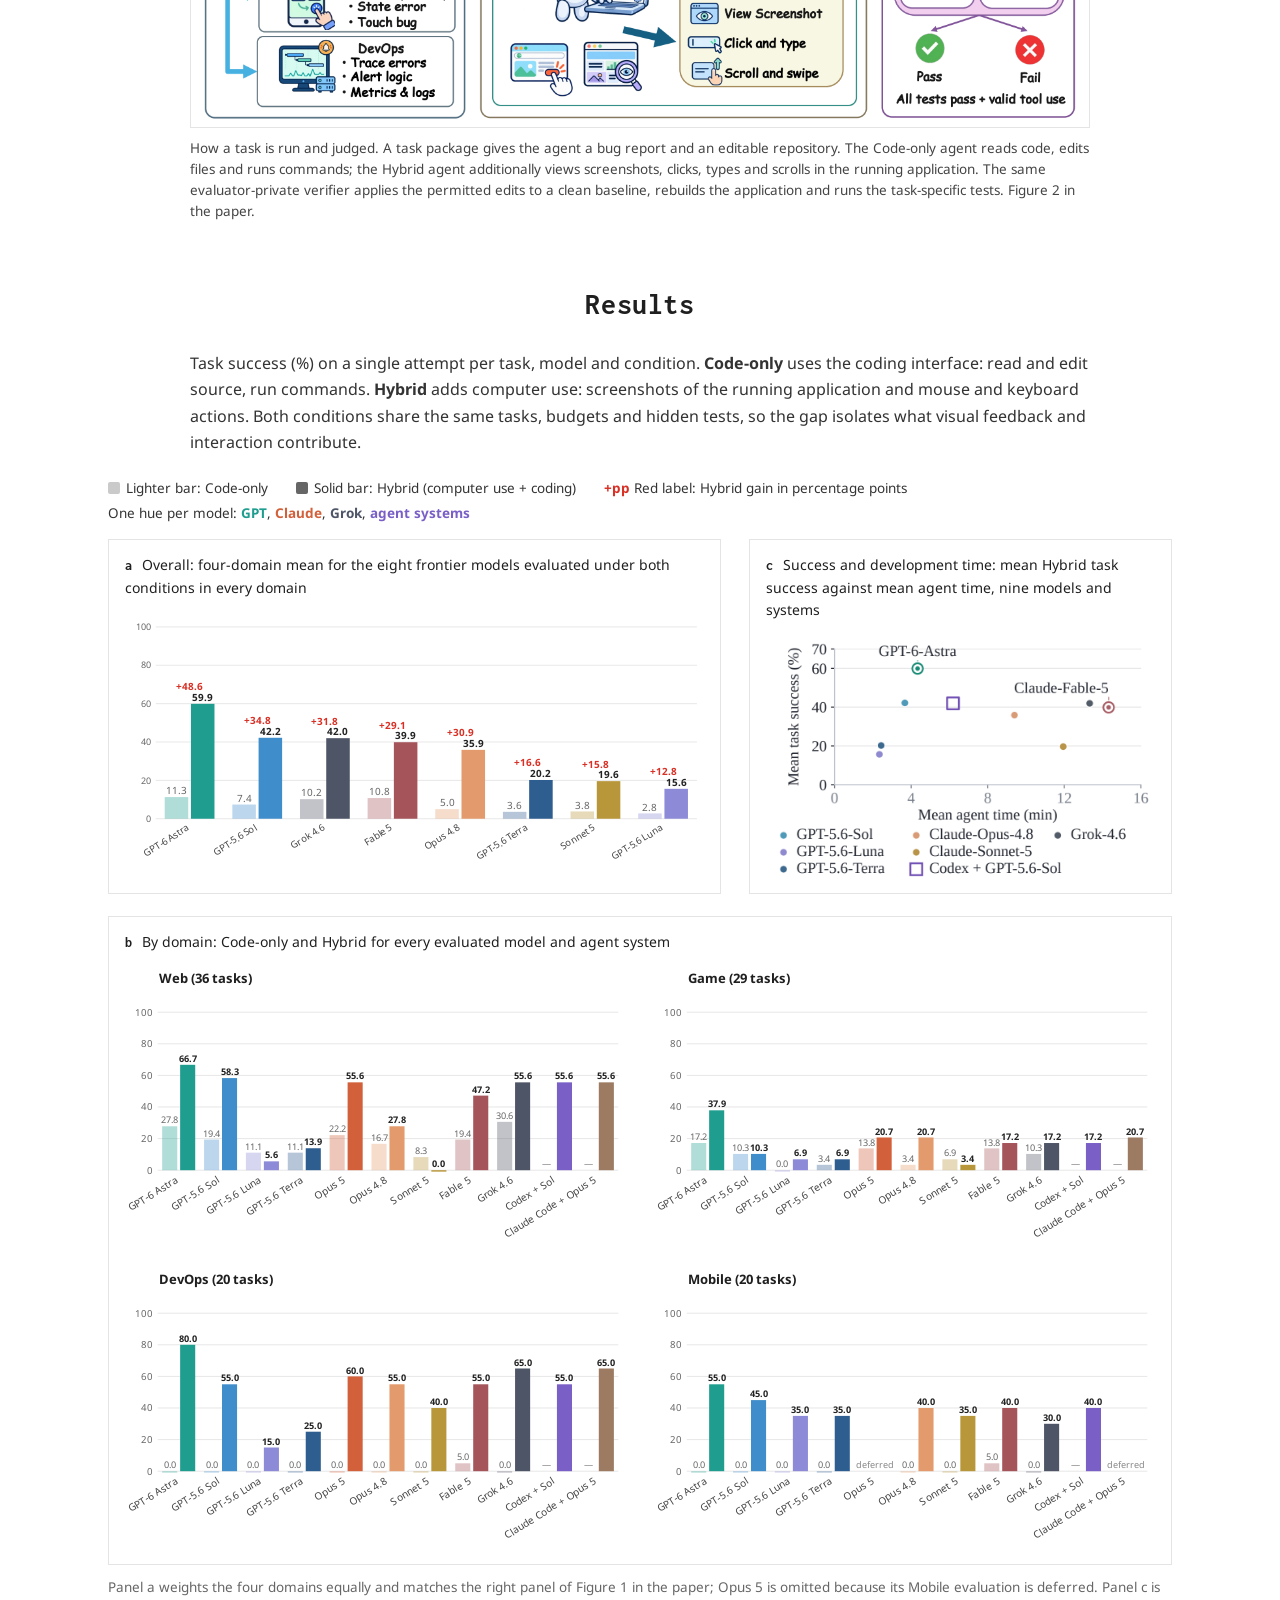
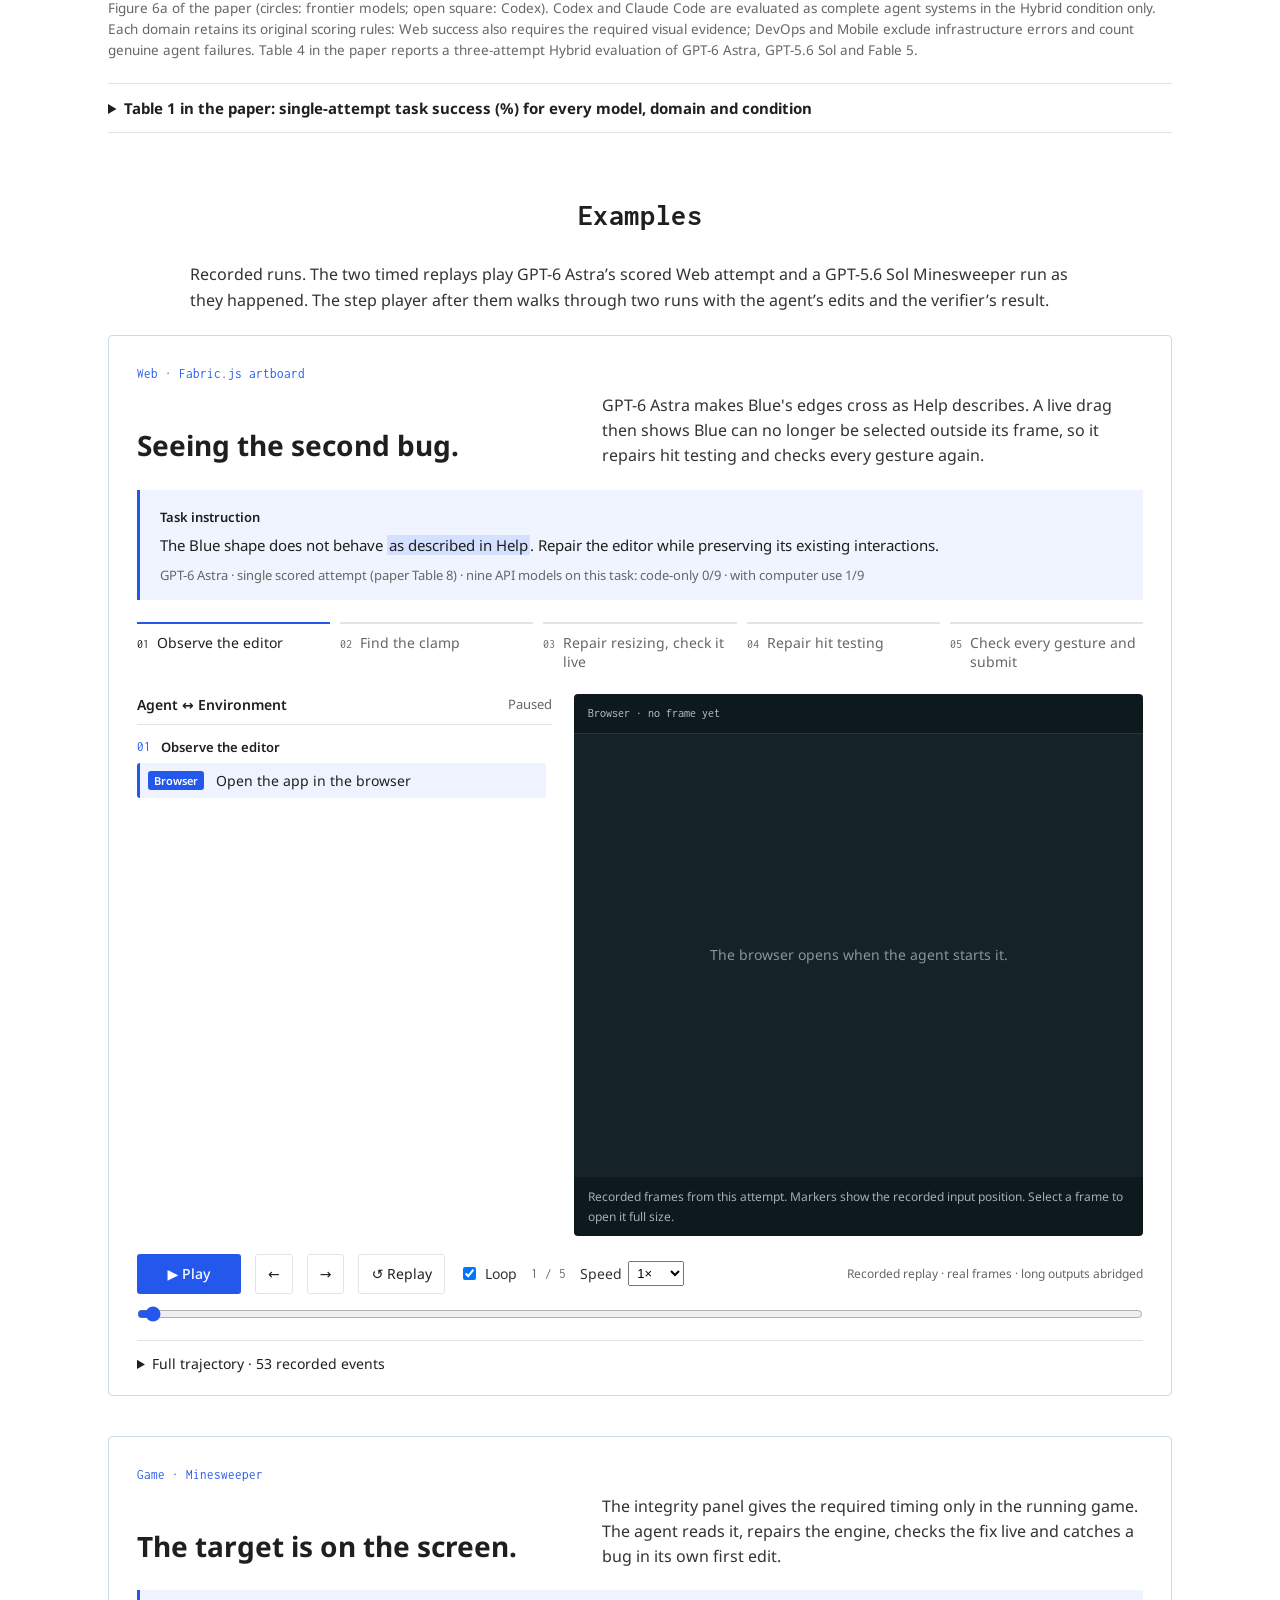
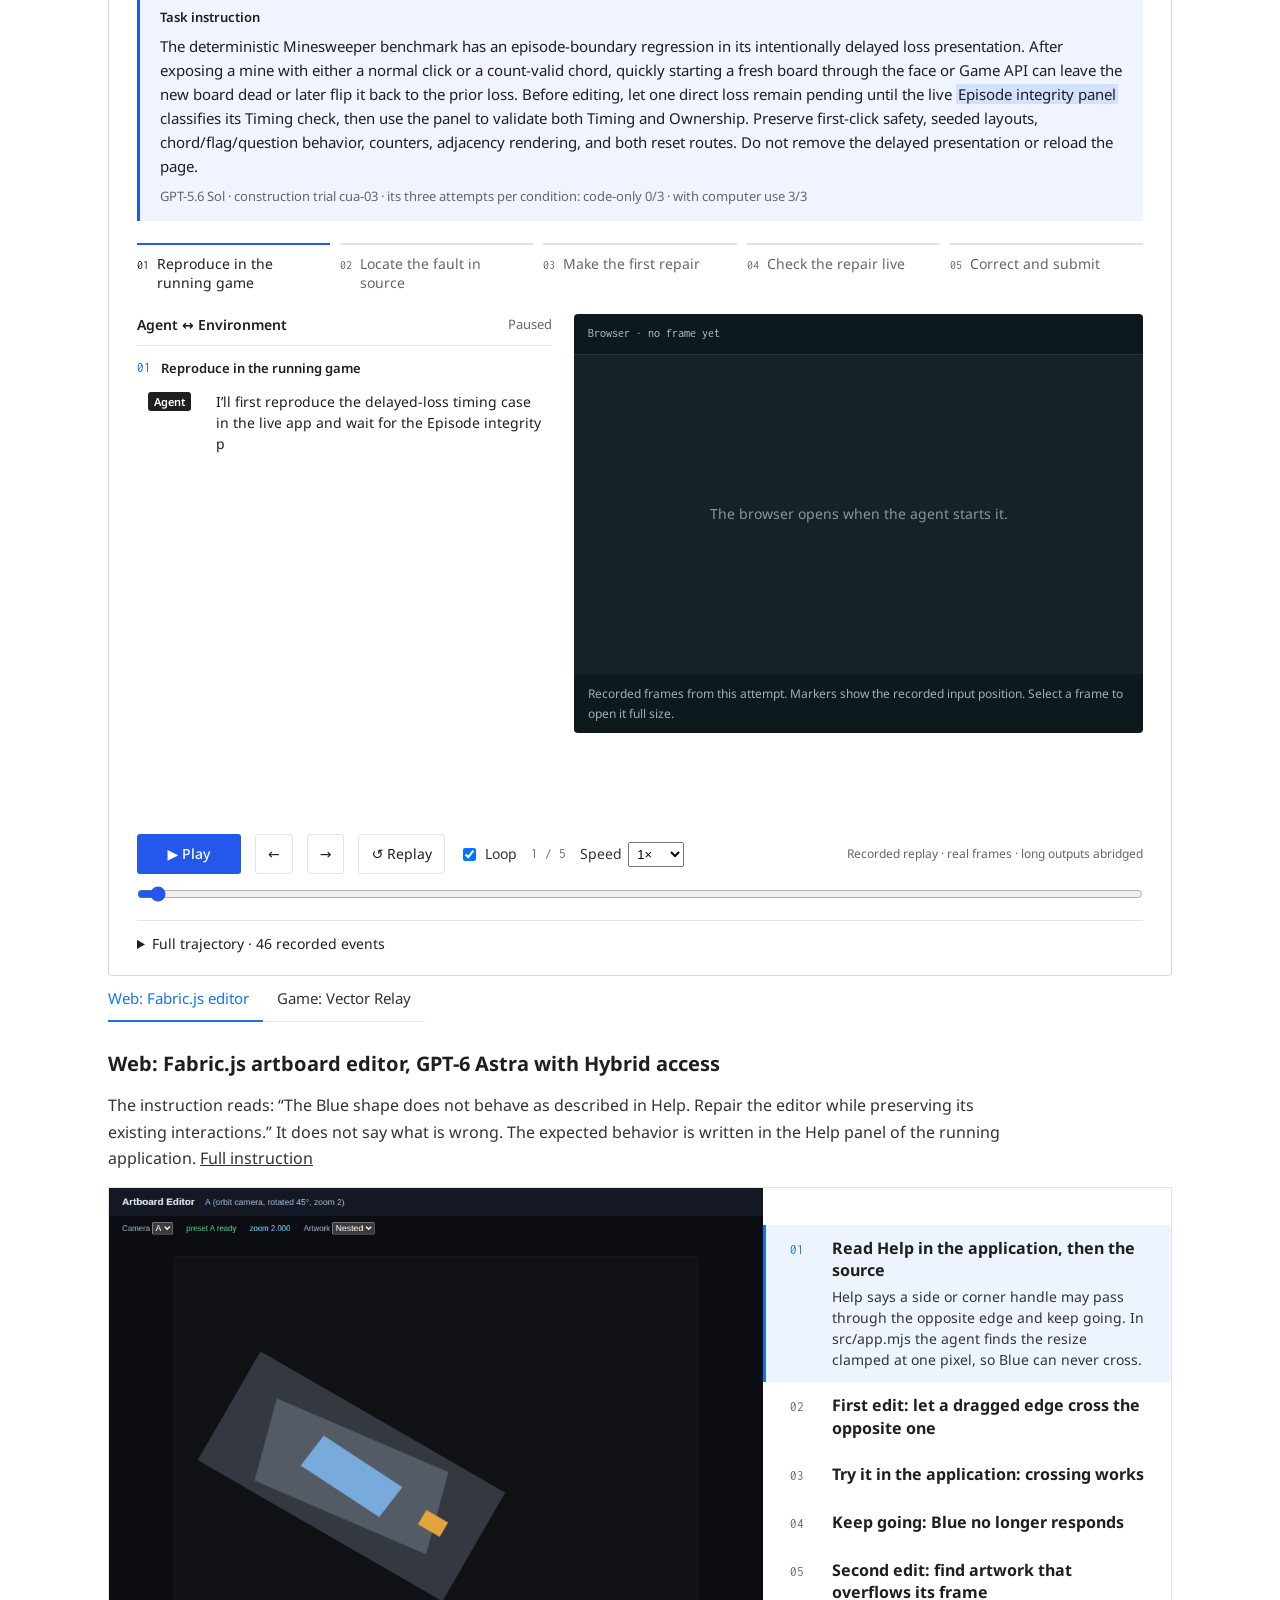
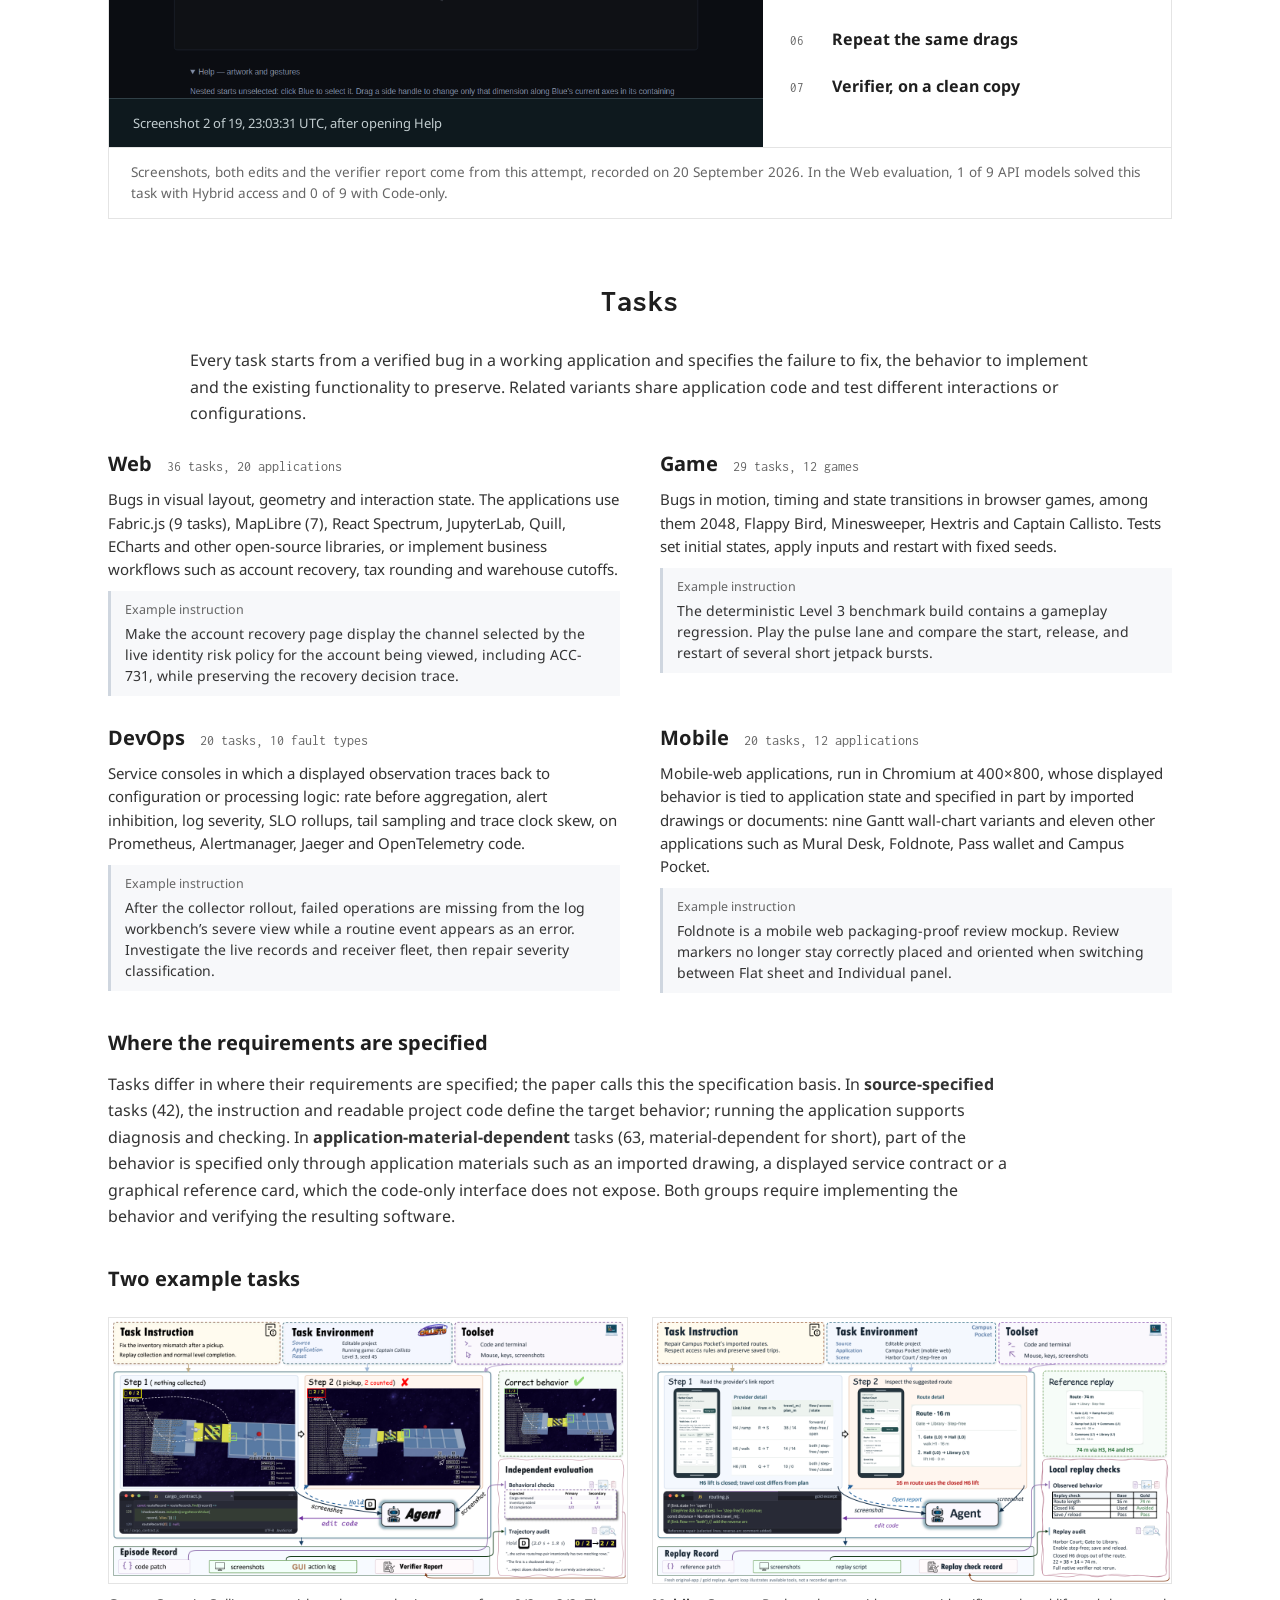
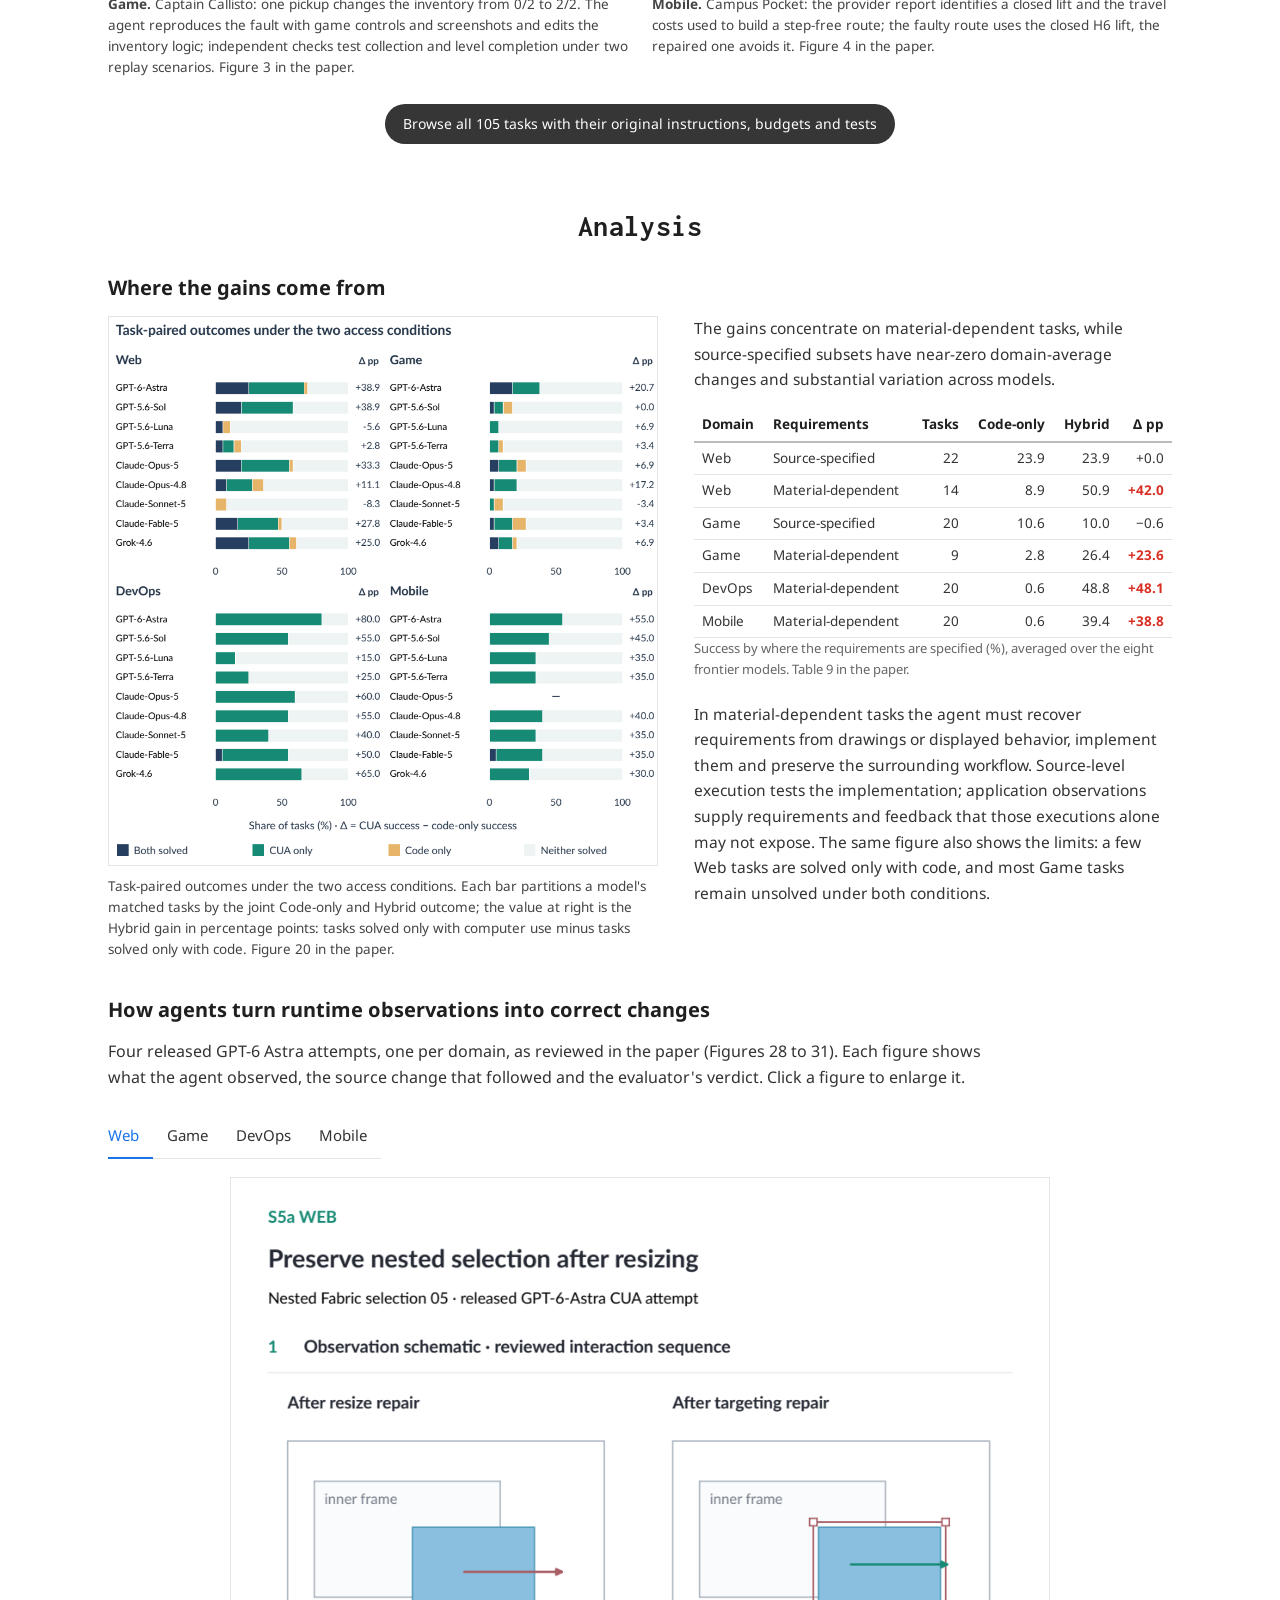
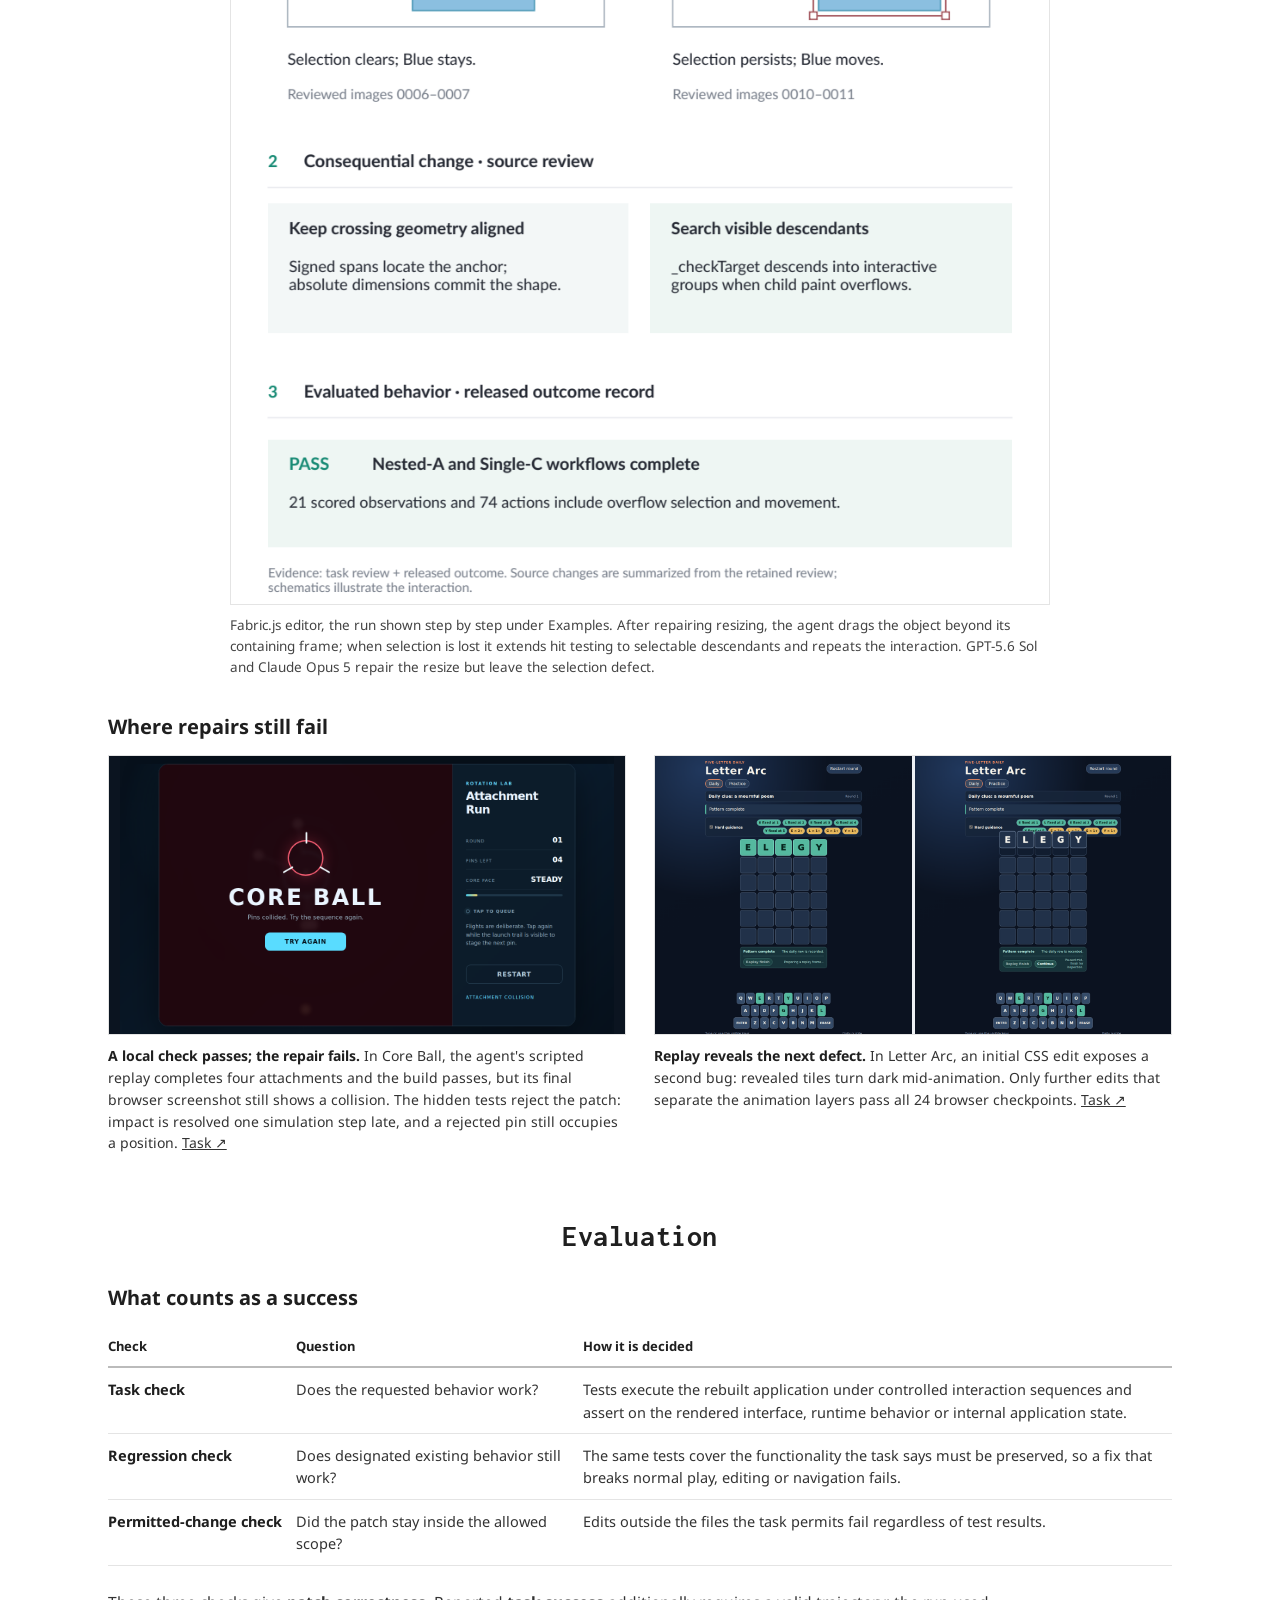
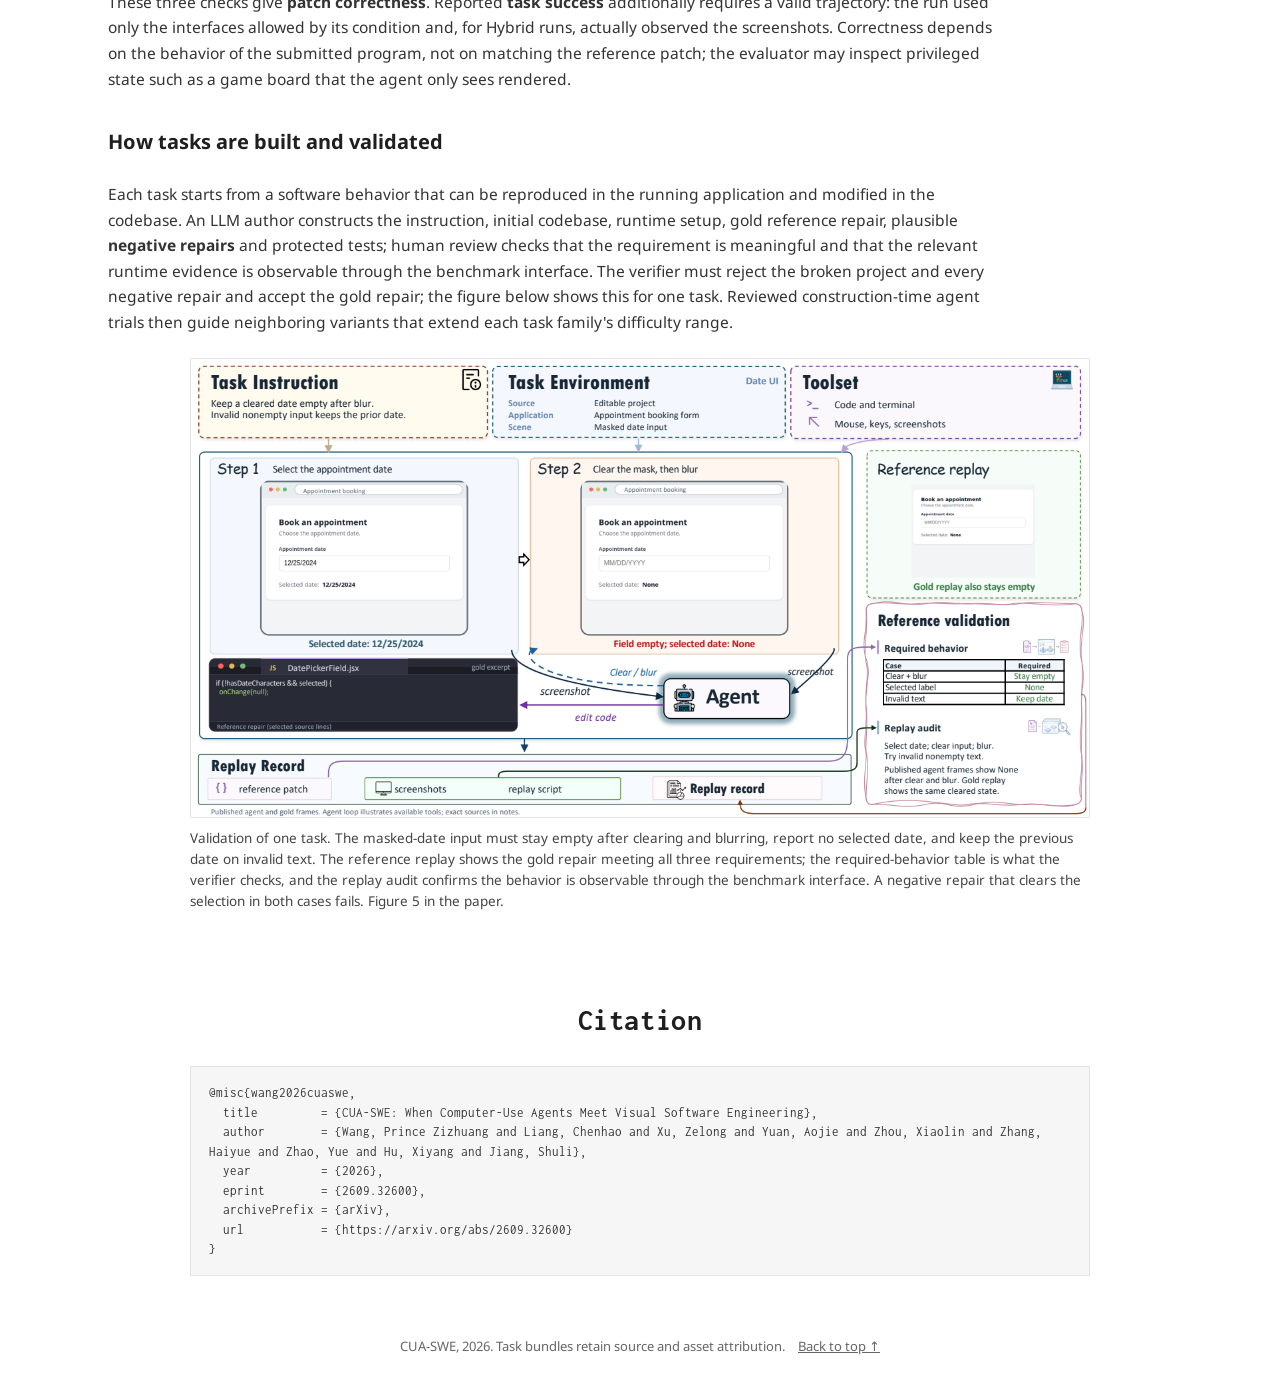
==== commit 8d48b34f: "Merge origin/main (timed replays, Hextris in the Game column, domain blurbs) Keeps the teammate's ti" ====
--- a/index.html
+++ b/index.html
@@ -60,20 +60,23 @@
   <figure class="strip">
     <div class="col web">
       <h4><span class="dom">Web</span> Allocation Ring Studio</h4>
+      <p class="about">Browser apps on real libraries: charts, canvas, maps, editors, tables. Layout and interaction bugs.</p>
       <div class="shot before"><img src="assets/media/hero/web-before.webp" alt="Allocation Ring Studio baseline: the live ring chart overflows its card" width="1000" height="625"><span class="tag">Bug</span></div>
       <p class="cap">Ring chart overflows its card in the Stacked layout</p>
       <div class="shot after"><img src="assets/media/hero/web-after.webp" alt="After the reference repair the ring fits its card" width="1000" height="625" loading="lazy"><span class="tag">Repaired</span></div>
       <p class="cap">Ring fits every layout profile</p>
     </div>
     <div class="col game">
-      <h4><span class="dom">Game</span> Vector Relay</h4>
-      <div class="shot before"><img src="assets/media/hero/game-before.webp" alt="Vector Relay before the repair: relay armed, orb replaced, score 0" width="1000" height="562"><span class="tag">Bug</span></div>
-      <p class="cap">A replacement orb docks, but the yellow relay never clears; score stays 0</p>
-      <div class="shot after"><img src="assets/media/hero/game-after.webp" alt="Vector Relay after the repair: circuit complete, score 500" width="1000" height="562" loading="lazy"><span class="tag">Repaired</span></div>
-      <p class="cap">Relay cleared, circuit complete, score 500</p>
+      <h4><span class="dom">Game</span> Hextris</h4>
+      <p class="about">12 browser games, from 2048 to platformers. Timing, physics and state bugs that show only in play.</p>
+      <div class="shot before"><img src="assets/media/hero/game-before.png" alt="Hextris before the repair: the cascade stalls and the score stays at 9" width="680" height="425"><span class="tag">Bug</span></div>
+      <p class="cap">Cascade stalls, score stuck at 9</p>
+      <div class="shot after"><img src="assets/media/hero/game-after.png" alt="Hextris after the repair: the cascade completes and the score reaches 27" width="680" height="425" loading="lazy"><span class="tag">Repaired</span></div>
+      <p class="cap">Cascade completes, score reaches 27</p>
     </div>
     <div class="col devops">
       <h4><span class="dom">DevOps</span> Counter Order Console</h4>
+      <p class="about">Consoles for traces, alerts, logs and metrics. Fix the config or pipeline behind them.</p>
       <div class="shot before"><img src="assets/media/hero/devops-before.webp" alt="Counter Order Console baseline: a rolling restart renders as a 12,516 requests-per-second spike" width="1000" height="434"><span class="tag">Bug</span></div>
       <p class="cap">Rolling restart rendered as a 12,516 req/s spike</p>
       <div class="shot after"><img src="assets/media/hero/devops-after.webp" alt="After the reference repair the false spike is gone and the real burst remains" width="1000" height="434" loading="lazy"><span class="tag">Repaired</span></div>
@@ -81,6 +84,7 @@
     </div>
     <div class="col mobile">
       <h4><span class="dom">Mobile</span> Mural Desk</h4>
+      <p class="about">Phone apps that import drawings and plans. Make the app agree with them.</p>
       <div class="shot before"><img src="assets/media/hero/mobile-before.webp" alt="Mural Desk baseline: the artwork is projected onto the wall plan in the wrong orientation" width="760" height="475"><span class="tag">Bug</span></div>
       <p class="cap">Artwork projected onto the wall plan the wrong way</p>
       <div class="shot after"><img src="assets/media/hero/mobile-after.webp" alt="After the reference repair the artwork is aligned to the wall plan" width="760" height="475" loading="lazy"><span class="tag">Repaired</span></div>
@@ -127,7 +131,9 @@
 
 <section id="examples" class="section">
   <h2>Examples</h2>
-  <p class="intro">Two recorded runs, step by step: what the agent saw, what it changed and what the verifier decided.</p>
+  <p class="intro">Recorded runs. The two timed replays play GPT-6 Astra’s scored Web attempt and a GPT-5.6 Sol Minesweeper run as they happened. The step player after them walks through two runs with the agent’s edits and the verifier’s result.</p>
+  <article class="replay" data-episode="fabric-nested-05"></article>
+  <article class="replay" data-episode="minesweeper-002"></article>
   <div class="seg episode-tabs" id="episode-tabs" role="group" aria-label="Recorded run"></div>
   <h3 id="episode-title"></h3>
   <p class="intro" id="episode-task"></p>
@@ -275,5 +281,8 @@
 <footer>CUA-SWE, 2026. Task bundles retain source and asset attribution. <a href="#top">Back to top ↑</a></footer>
 <div class="lightbox" id="lightbox" hidden><button type="button" class="lightbox-close" aria-label="Close">✕</button><img alt=""></div>
 <script src="assets/js/site.js"></script>
+<script src="data/episodes/fabric-nested-05.js"></script>
+<script src="data/episodes/minesweeper-002.js"></script>
+<script src="assets/js/replay.js"></script>
 </body>
 </html>
--- a/assets/css/site.css
+++ b/assets/css/site.css
@@ -67,11 +67,13 @@
 .strip .col h4 .dom { font-family: var(--mono); font-weight: 700; margin-right: 4px; }
 .strip .shot { position: relative; aspect-ratio: 16 / 10; overflow: hidden; border: 1px solid var(--line); background: #f4f6f9; }
 .strip .shot img { width: 100%; height: 100%; object-fit: cover; }
-.strip .game .shot, .strip .devops .shot { background: #0b1220; }
+.strip .devops .shot { background: #0b1220; }
+.strip .game .shot { background: #ecf0f1; }
 .strip .game .shot img, .strip .devops .shot img { object-fit: contain; }
 .strip .tag { position: absolute; left: 8px; top: 8px; font-size: 11px; font-weight: 700; padding: 2px 7px; border-radius: 3px; color: #fff; background: var(--fail); }
 .strip .after .tag { background: var(--pass); }
-.strip .cap { font-size: 13px; line-height: 1.4; color: #333; margin: 6px 0 12px; }
+.strip .cap { min-height: 2.8em; font-size: 13px; line-height: 1.4; color: #333; margin: 6px 0 12px; }
+.strip .about { min-height: 4.35em; margin: -2px 0 10px; font-size: 13px; line-height: 1.45; color: var(--muted); }
 .strip figcaption { grid-column: 1 / -1; font-size: 12.5px; color: var(--muted); margin-top: 2px; }
 
 /* Results panels */
@@ -260,6 +262,7 @@
 }
 @media (max-width: 520px) {
   .strip { grid-template-columns: 1fr; }
+  .strip .about, .strip .cap { min-height: 0; }
   .task > button { grid-template-columns: minmax(0, 1fr) 22px; gap: 4px 12px; }
   .task .dom { grid-column: 1; }
   .task .text { grid-row: 2; grid-column: 1; }
@@ -269,3 +272,127 @@
   .filters select, .filters input { width: 100%; flex-basis: 100%; }
 }
 @media (prefers-reduced-motion: reduce) { html { scroll-behavior: auto; } }
+
+
+/* ---- Timed replays (assets/js/replay.js) ---- */
+/* Tokens used by the replays; the code teal and GUI blue match the record colors. */
+:root { --gui: #2458ed; --gui-soft: #eff4ff; --code: #00768c; --paper: #fff; }
+/* Timed replay of a recorded episode (assets/js/replay.js). Shell/edits use the code teal, browser actions the GUI blue. */
+.replay + .replay { margin-top: 40px; }
+.replay + .episode { margin-top: 40px; }
+.replay { border: 1px solid #cad8ec; border-radius: 4px; background: var(--paper); padding: 28px 28px 20px; }
+.rp-head { display: grid; grid-template-columns: minmax(0, 1fr) minmax(0, 1.3fr); gap: 8px 48px; align-items: end; }
+.rp-kicker { grid-column: 1 / -1; font-family: var(--mono); font-size: 13px; color: var(--gui); }
+.rp-head h3 { margin: 0; font-size: 28px; }
+.rp-summary { font-size: 16px; line-height: 1.55; }
+.rp-task { margin-top: 22px; padding: 14px 20px; border-left: 3px solid var(--gui); background: var(--gui-soft); }
+.rp-label { font-size: 13px; font-weight: 600; color: var(--ink); }
+.rp-instruction { margin-top: 4px; font-size: 15px; line-height: 1.6; color: var(--ink); }
+.rp-instruction mark { background: #d4e0ff; color: inherit; padding: 0 2px; }
+.rp-run { margin-top: 8px; font-size: 13px; color: var(--muted); }
+.rp-stages { list-style: none; margin: 22px 0 0; padding: 0; display: grid; grid-template-columns: repeat(5, minmax(0, 1fr)); gap: 10px; }
+.rp-stages button { width: 100%; height: 100%; display: flex; gap: 8px; align-items: baseline; text-align: left; padding: 10px 4px 4px 0; border: 0; border-top: 2px solid var(--line); background: none; color: var(--muted); font-size: 14px; line-height: 1.35; }
+.rp-stages .n { font-family: var(--mono); font-size: 12px; white-space: nowrap; }
+.rp-stages button.done { border-top-color: #9db4f5; color: var(--text); }
+.rp-stages button.done .n::after { content: " ✓"; color: var(--gui); }
+.rp-stages button[aria-current="step"] { border-top-color: var(--gui); color: var(--ink); }
+.rp-grid { margin-top: 18px; display: grid; grid-template-columns: minmax(0, 0.95fr) minmax(0, 1.3fr); gap: 22px; align-items: start; }
+.rp-col { position: relative; min-width: 0; }
+.rp-col-head { display: flex; justify-content: space-between; padding-bottom: 8px; border-bottom: 1px solid var(--line); font-size: 14px; font-weight: 600; color: var(--ink); }
+.rp-status { font-size: 13px; font-weight: 400; color: var(--muted); }
+.rp-stream { height: 470px; overflow-y: auto; overscroll-behavior: contain; padding: 12px 6px 40px 0; }
+.rp-entry { display: grid; grid-template-columns: 58px minmax(0, 1fr); gap: 2px 10px; padding: 6px 0; font-size: 14px; line-height: 1.5; }
+/* Each record type gets its own label color and, for actions, a tinted box: Agent ink, Shell teal, Browser blue, Edit amber. */
+.rp-who { justify-self: start; align-self: start; margin-top: 1px; padding: 0 6px; border-radius: 3px; background: var(--ink); color: #fff; font-size: 11px; font-weight: 600; line-height: 19px; }
+.rp-msg p { color: var(--ink); white-space: pre-wrap; }
+.rp-msg { padding: 8px 0 8px 11px; }
+.rp-cmd, .rp-row { margin: 5px 0; padding: 7px 8px; border-left: 3px solid; border-radius: 3px; }
+.rp-cmd { background: #edf7f9; border-color: #00809a; }
+.rp-cmd .rp-who { background: #00809a; }
+.rp-row.gui { background: #eef3ff; border-color: var(--gui); }
+.rp-row.gui .rp-who { background: var(--gui); }
+.rp-row.edit { background: #fdf3e7; border-color: #b45309; }
+.rp-row.edit .rp-who, .rp-cmd.edit .rp-who { background: #b45309; }
+.rp-cmd.edit { background: #fdf3e7; border-color: #b45309; }
+.rp-cmd.edit .c { color: #8a4206; }
+.rp-cmd pre { margin: 0; max-height: 220px; overflow: auto; padding: 8px 10px; border-radius: 3px; background: #fff; font-family: var(--mono); font-size: 12px; line-height: 1.55; white-space: pre-wrap; overflow-wrap: anywhere; }
+.rp-cmd .c { color: var(--code); }
+.rp-cmd .o { color: #3c4a60; }
+.rp-foot { grid-column: 2; display: flex; flex-wrap: wrap; gap: 4px 12px; font-size: 12px; color: var(--muted); }
+.rp-link { border: 0; background: none; padding: 0; color: var(--gui); font-size: 12px; }
+.rp-row { grid-template-columns: 58px minmax(0, 1fr) auto auto; align-items: center; }
+.rp-what { color: var(--ink); overflow-wrap: anywhere; }
+.rp-bad { color: #b3261e; font-size: 12px; }
+.rp-good { color: #17784a; }
+.rp-chip { padding: 0 7px; border: 1px solid #c9d8fb; border-radius: 10px; font-family: var(--mono); font-size: 11px; color: var(--gui); }
+.rp-stage-mark { display: flex; gap: 10px; margin: 14px 0 4px; padding-top: 12px; border-top: 1px solid var(--line); font-size: 13px; font-weight: 600; color: var(--ink); }
+.rp-stage-mark:first-child { margin-top: 0; padding-top: 0; border-top: 0; }
+.rp-stage-mark .n { font-family: var(--mono); font-weight: 400; color: var(--gui); }
+.rp-insight { margin: 6px 0 4px 79px; padding: 8px 12px; border-left: 2px solid #9db4f5; background: #f7f9ff; font-size: 14px; line-height: 1.5; }
+.rp-tag { display: block; margin-bottom: 2px; font-size: 11px; letter-spacing: .04em; text-transform: uppercase; color: var(--muted); }
+.rp-verify { margin: 12px 0 4px; padding: 12px 14px; border: 1px solid #bfe3cf; border-radius: 4px; background: #f5fbf7; font-size: 14px; line-height: 1.5; }
+.rp-verify-head { display: flex; justify-content: space-between; }
+.rp-verify pre { margin: 8px 0; font-family: var(--mono); font-size: 12px; white-space: pre-wrap; overflow-wrap: anywhere; }
+.rp-verify .c { color: var(--code); }
+.rp-others { margin-top: 10px; padding-top: 8px; border-top: 1px solid #cfe8da; }
+.rp-others p { margin-top: 4px; }
+.rp-verify summary { margin-top: 8px; cursor: pointer; font-size: 13px; color: var(--ink); }
+.rp-diff { max-height: 260px; overflow: auto; padding: 10px; border-radius: 3px; background: #0e191e; color: #d6e2e4; }
+.rp-diff .add { color: #9fdec0; }
+.rp-diff .del { color: #f3a6a6; }
+.rp-diff .hunk { color: #9ab8ff; }
+.rp-reading { position: absolute; left: 50%; bottom: 10px; transform: translateX(-50%); display: flex; align-items: center; gap: 10px; padding: 6px 6px 6px 14px; border: 1px solid var(--line); border-radius: 20px; background: #fff; box-shadow: 0 4px 16px -8px #1a2a4a55; font-size: 13px; white-space: nowrap; }
+.rp-reading button { border: 0; border-radius: 14px; padding: 4px 12px; background: var(--gui); color: #fff; font-size: 13px; }
+.rp-browser { min-width: 0; overflow: hidden; border-radius: 4px; background: #0e191e; }
+.rp-bar { padding: 10px 14px; border-bottom: 1px solid #25343a; font-family: var(--mono); font-size: 12px; color: #b9c7cb; }
+.rp-view { position: relative; aspect-ratio: 16 / 9; background: #152227; }
+.rp-view a { display: block; cursor: zoom-in; }
+.rp-view img { width: 100%; height: 100%; }
+.rp-empty { position: absolute; inset: 0; display: grid; place-items: center; font-size: 14px; color: #8a979b; }
+.rp-marks { position: absolute; inset: 0; width: 100%; height: 100%; pointer-events: none; overflow: visible; }
+.rp-marks .to { fill: rgb(36 88 237 / .2); stroke: var(--gui); stroke-width: 2.5; vector-effect: non-scaling-stroke; }
+.rp-marks .from { fill: var(--gui); }
+.rp-marks .trail { stroke: var(--gui); stroke-width: 2; stroke-dasharray: 5 4; vector-effect: non-scaling-stroke; }
+.rp-key { position: absolute; left: 10px; bottom: 10px; padding: 4px 8px; border-radius: 3px; background: rgb(17 27 48 / .82); font-family: var(--mono); font-size: 12px; color: #fff; }
+.rp-frame-note { padding: 10px 14px; font-size: 12px; color: #9fb0b5; }
+.rp-controls { margin-top: 18px; display: flex; flex-wrap: wrap; align-items: center; gap: 10px 14px; font-size: 14px; }
+.rp-play { min-width: 104px; padding: 9px 18px; border: 0; border-radius: 3px; background: var(--gui); color: #fff; font-size: 14px; font-weight: 500; }
+.rp-btn { padding: 8px 12px; border: 1px solid var(--line); border-radius: 3px; background: #fff; color: var(--ink); font-size: 14px; }
+.rp-btn:hover { border-color: #b7c4dc; }
+.rp-opt { display: inline-flex; align-items: center; gap: 6px; }
+.rp-pos { font-family: var(--mono); font-size: 13px; color: var(--muted); }
+.rp-speed select { padding: 3px 4px; font-size: 13px; }
+.rp-disclosure { margin-left: auto; font-size: 12px; color: var(--muted); }
+.rp-seek { width: 100%; margin: 12px 0 0; accent-color: var(--gui); }
+.rp-history { margin-top: 10px; padding-top: 12px; border-top: 1px solid var(--line); font-size: 14px; }
+.rp-history summary { cursor: pointer; color: var(--ink); }
+.rp-history ol { list-style: none; max-height: 520px; overflow: auto; margin: 12px 0 0; padding: 0; }
+.rp-history li { padding: 8px 0; border-bottom: 1px solid #edf1f7; }
+.rp-h-head { display: flex; flex-wrap: wrap; align-items: baseline; gap: 4px 10px; font-size: 13px; }
+.rp-h-head .n { min-width: 2ch; font-family: var(--mono); color: var(--muted); }
+.rp-h-head .k { color: var(--muted); }
+.rp-h-head code { font-family: var(--mono); font-size: 12px; overflow-wrap: anywhere; }
+.rp-history pre { max-height: 240px; overflow: auto; margin: 6px 0 0; padding: 8px 10px; background: #f4f7fb; font-family: var(--mono); font-size: 12px; white-space: pre-wrap; overflow-wrap: anywhere; }
+.rp-h-source { margin-top: 8px; font-size: 12px; color: var(--muted); }
+.sr-only { position: absolute; width: 1px; height: 1px; overflow: hidden; clip: rect(0 0 0 0); white-space: nowrap; }
+@media (max-width: 1050px) {
+  .rp-head { grid-template-columns: 1fr; }
+  .rp-grid { grid-template-columns: 1fr; }
+  .rp-browser { order: -1; }
+  .rp-stream { height: 400px; }
+}
+@media (max-width: 820px) {
+  .replay { padding: 22px 20px 16px; }
+  .rp-stages { grid-template-columns: repeat(5, minmax(128px, 1fr)); overflow-x: auto; }
+  .rp-disclosure { margin-left: 0; flex-basis: 100%; }
+}
+@media (max-width: 520px) {
+  .replay { margin-inline: -8px; padding: 18px 14px 14px; }
+  .rp-head h3 { font-size: 24px; }
+  .rp-entry { grid-template-columns: 58px minmax(0, 1fr); }
+  .rp-row { grid-template-columns: 58px minmax(0, 1fr) auto; }
+  .rp-row .rp-chip { display: none; }
+  .rp-insight { margin-left: 0; }
+  .rp-stream { height: 360px; }
+  .rp-key { left: 6px; bottom: 6px; padding: 2px 6px; font-size: 10px; }
+}
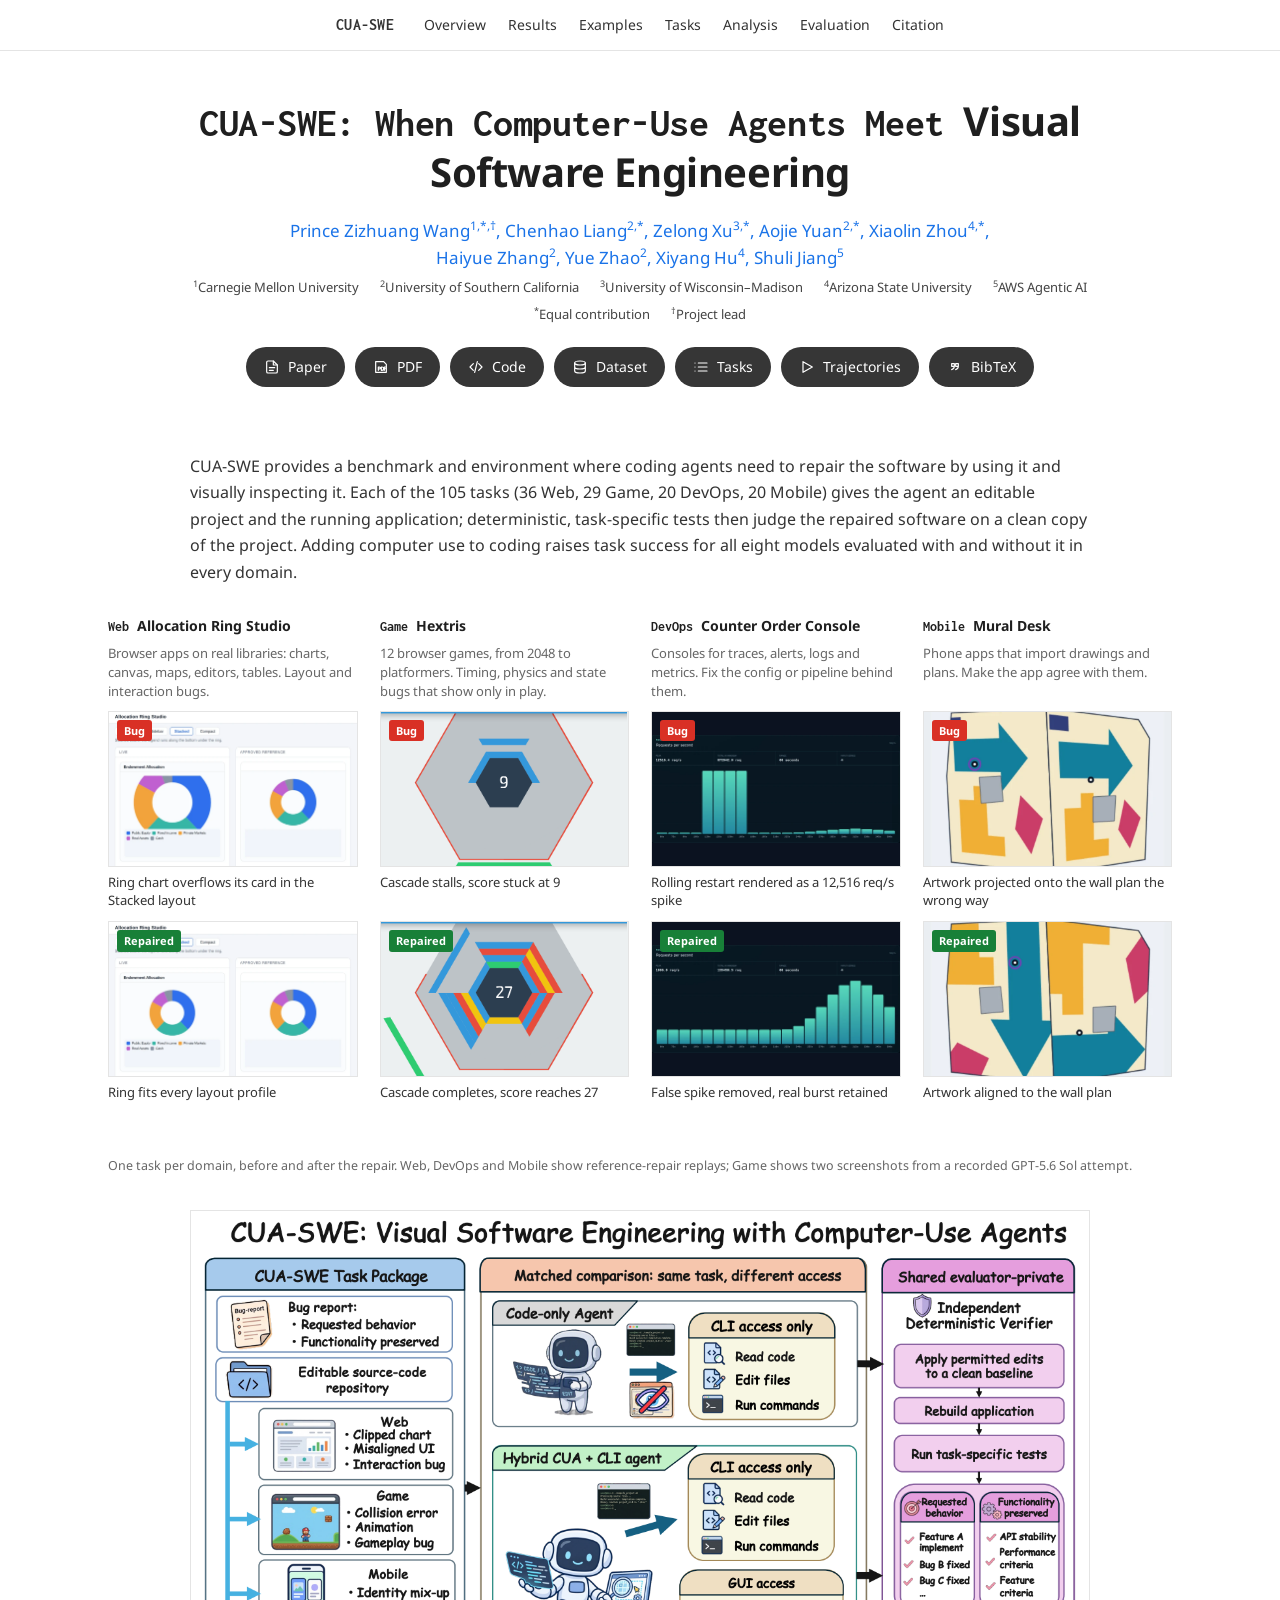
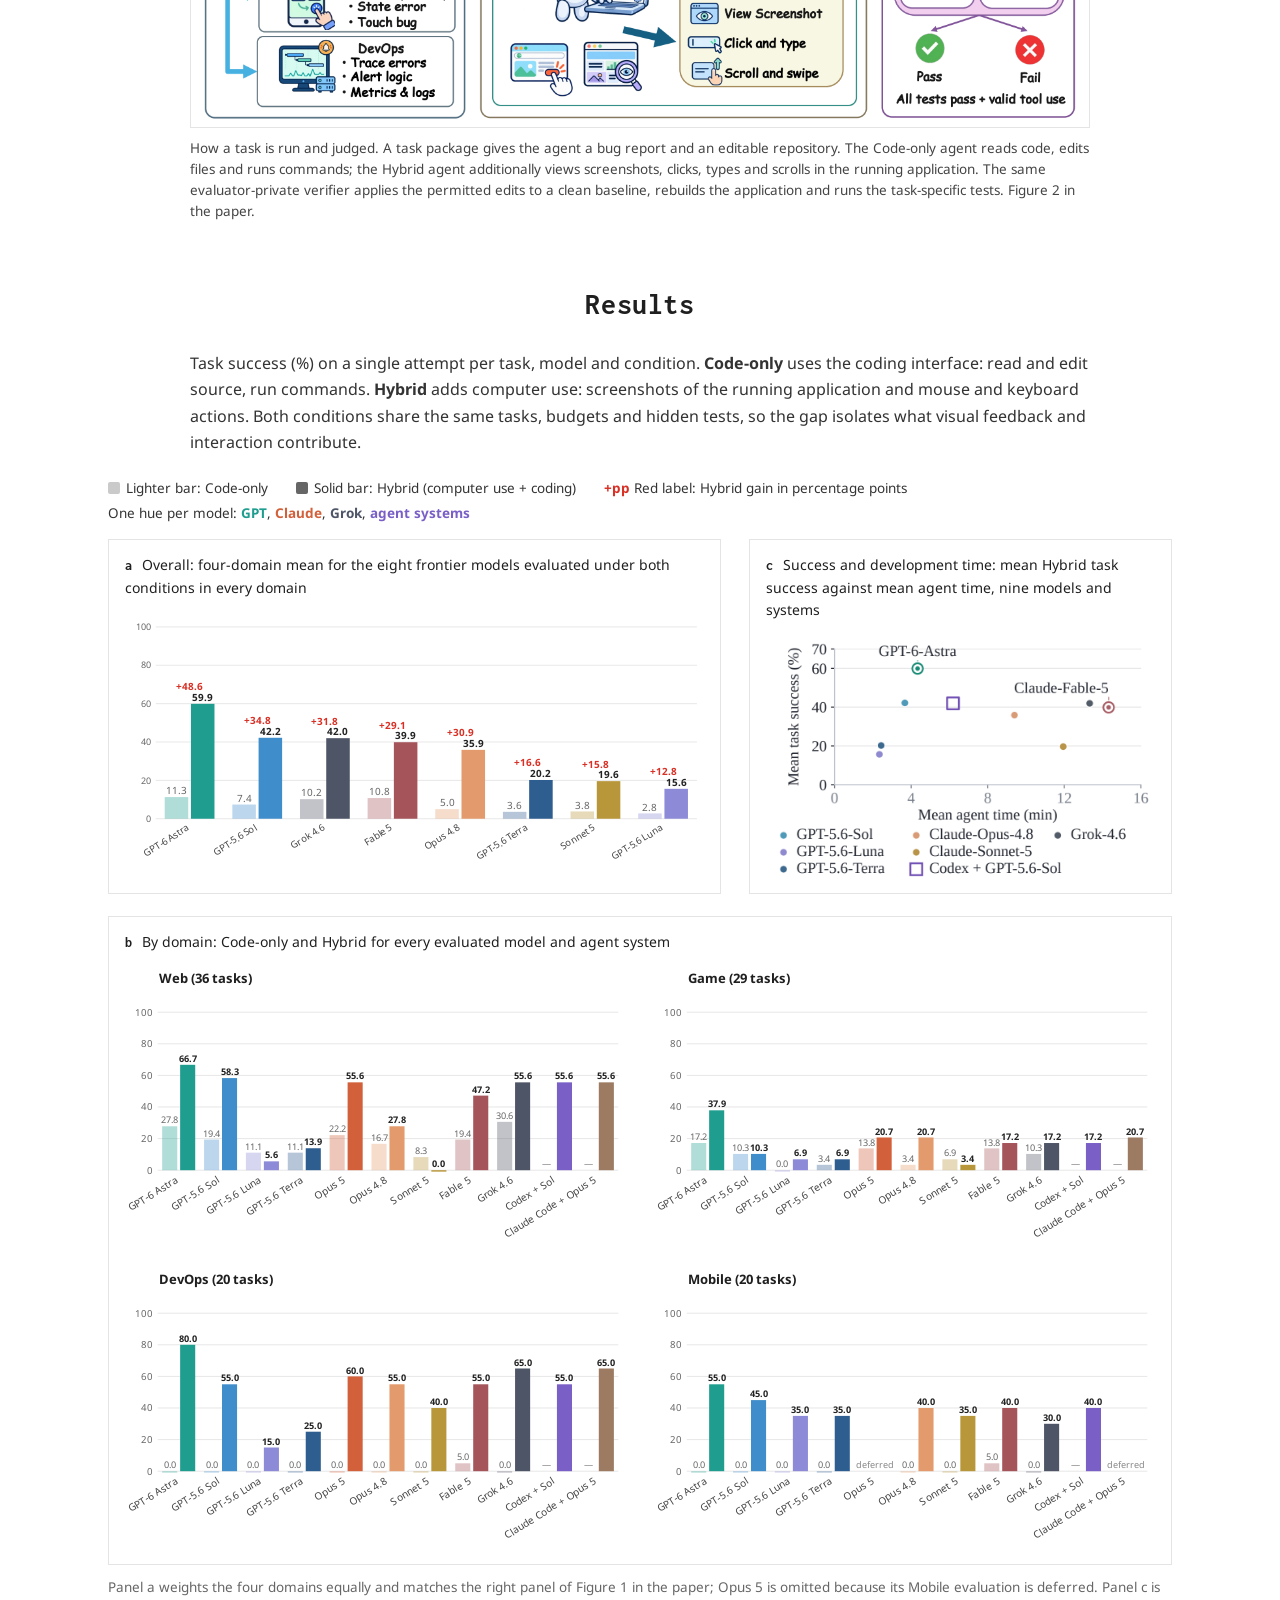
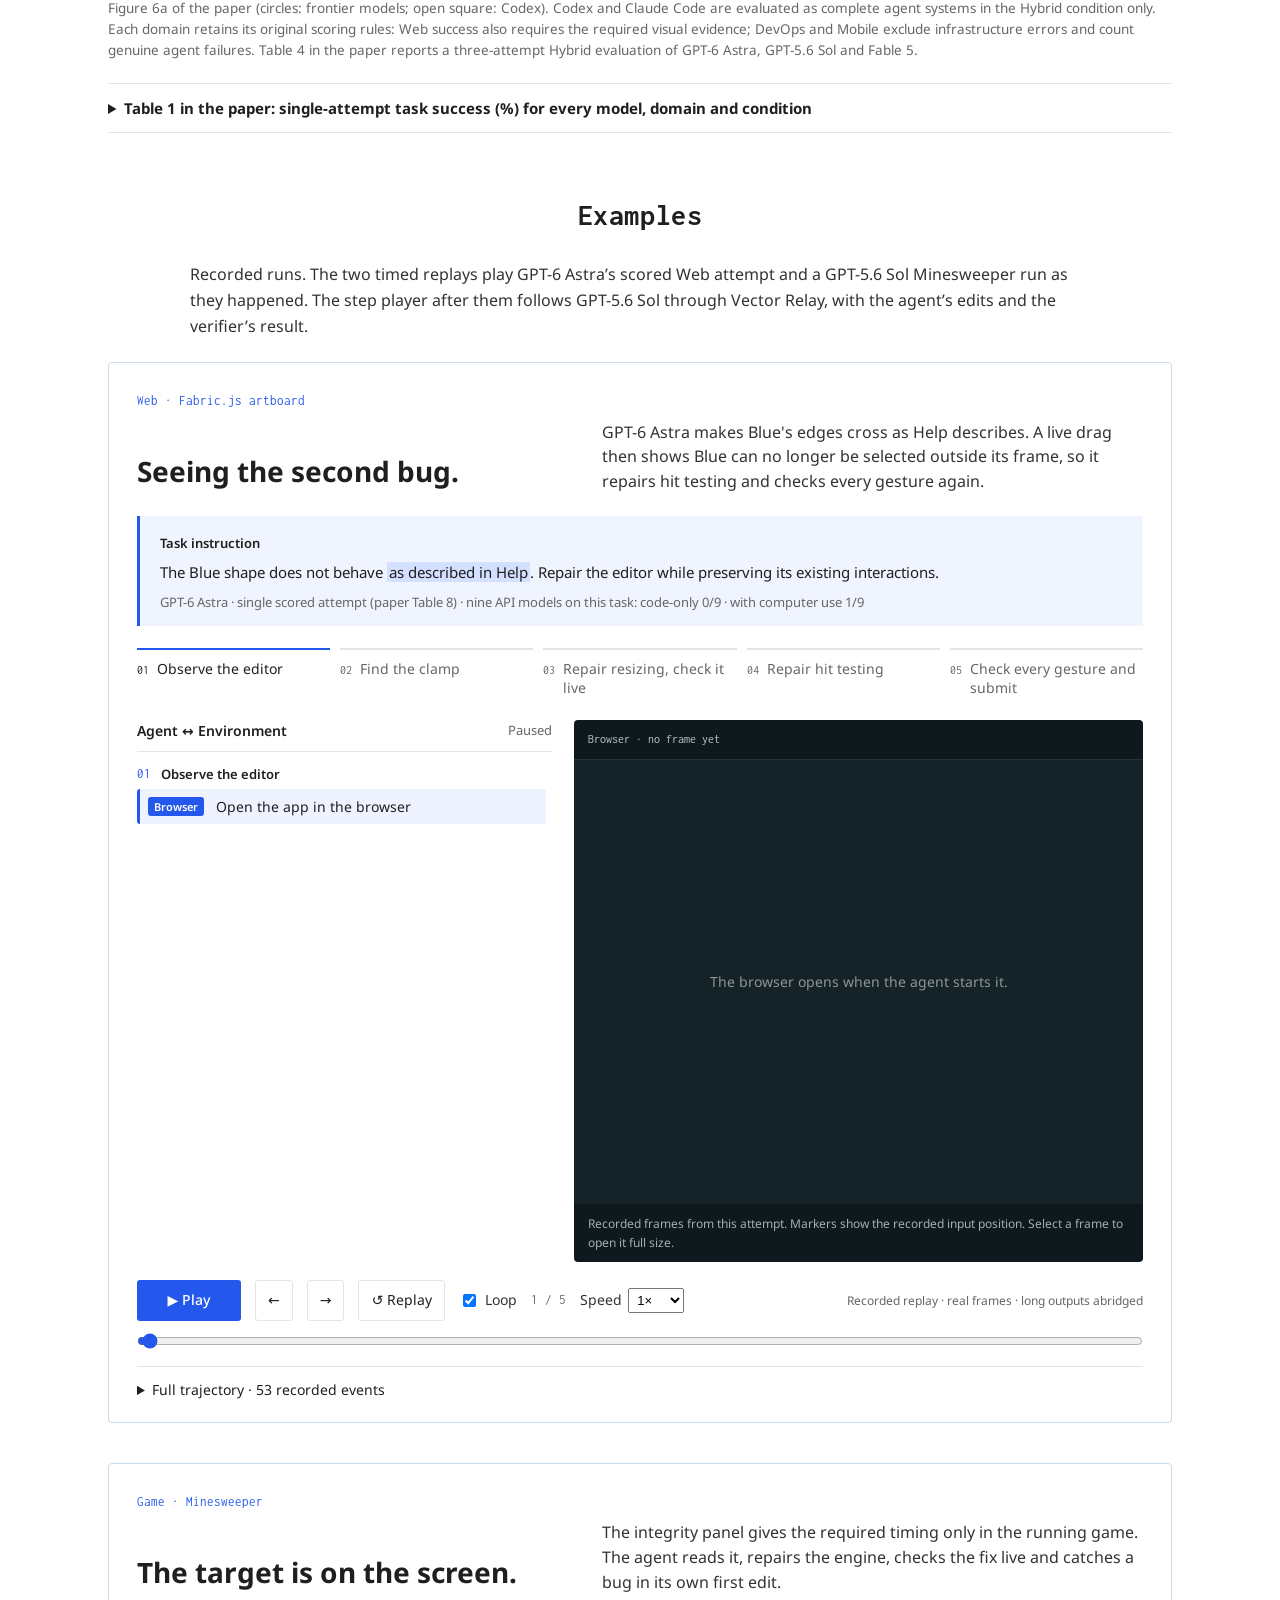
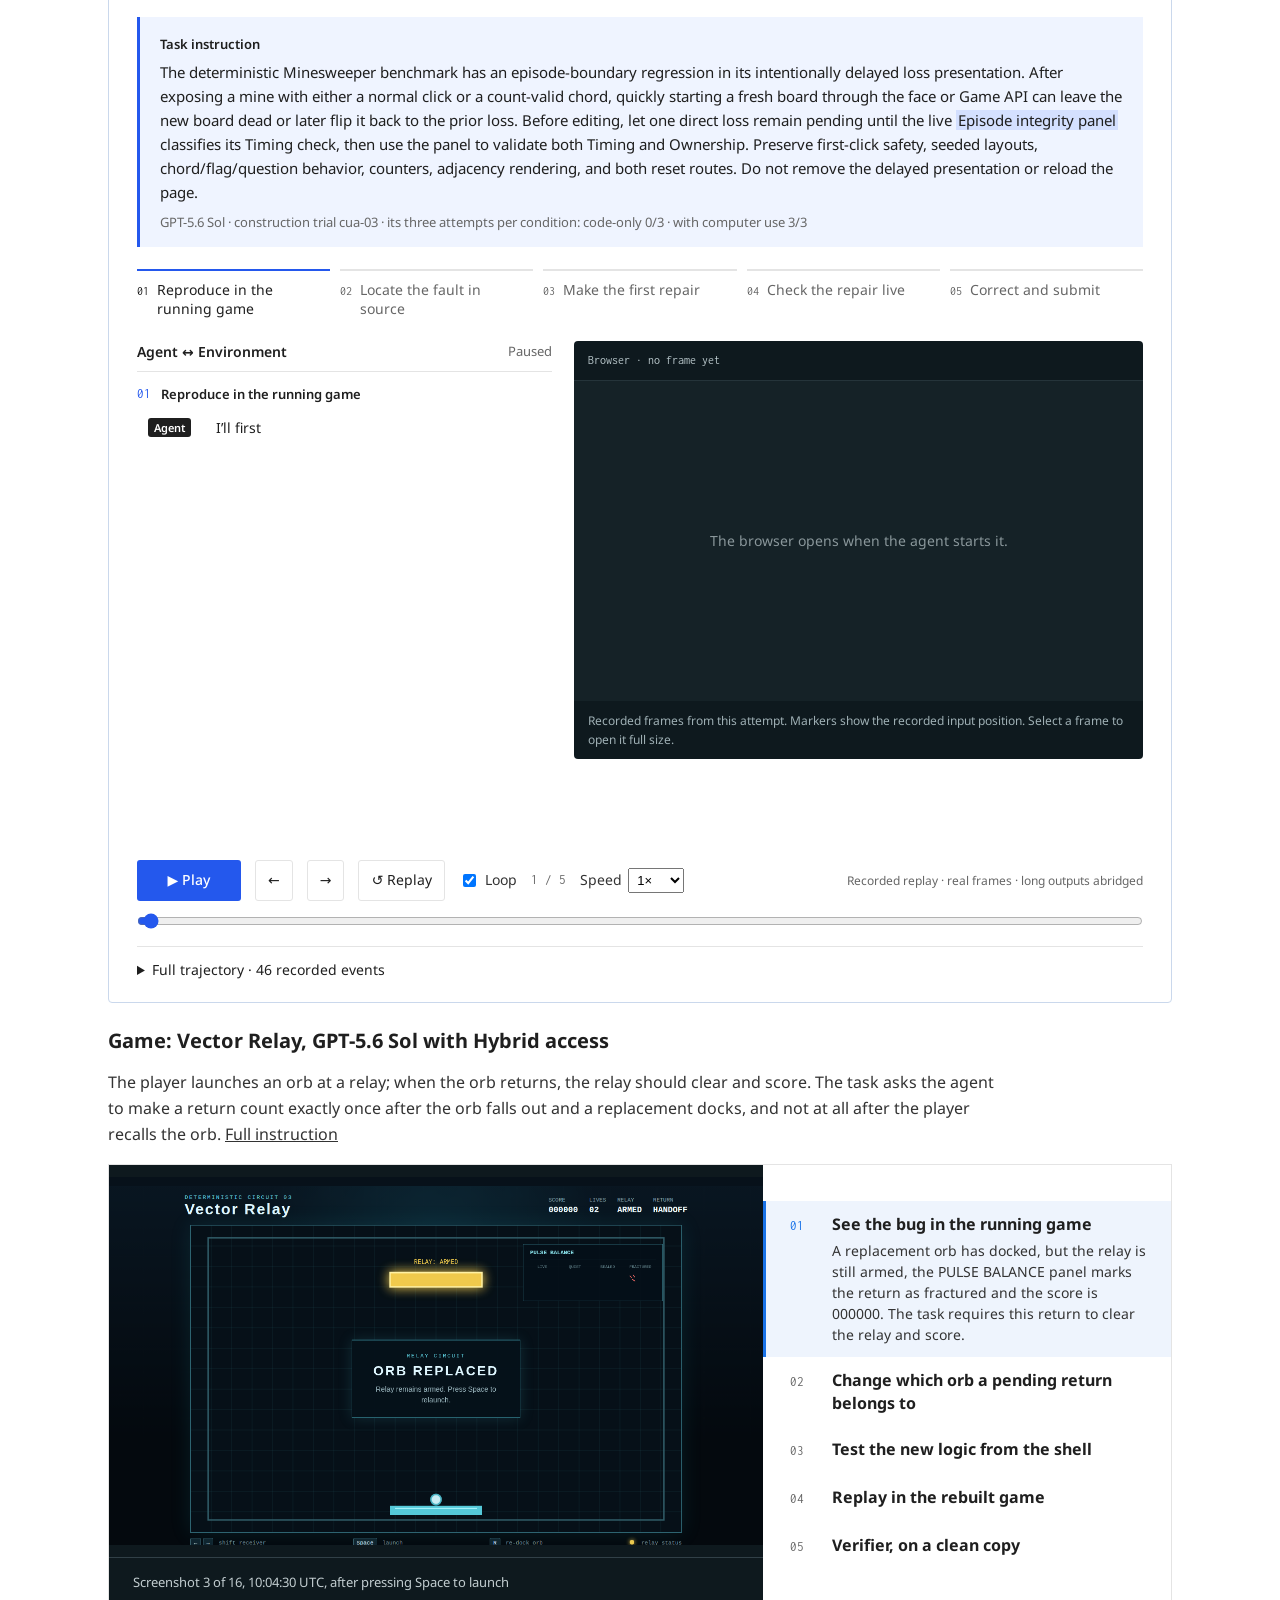
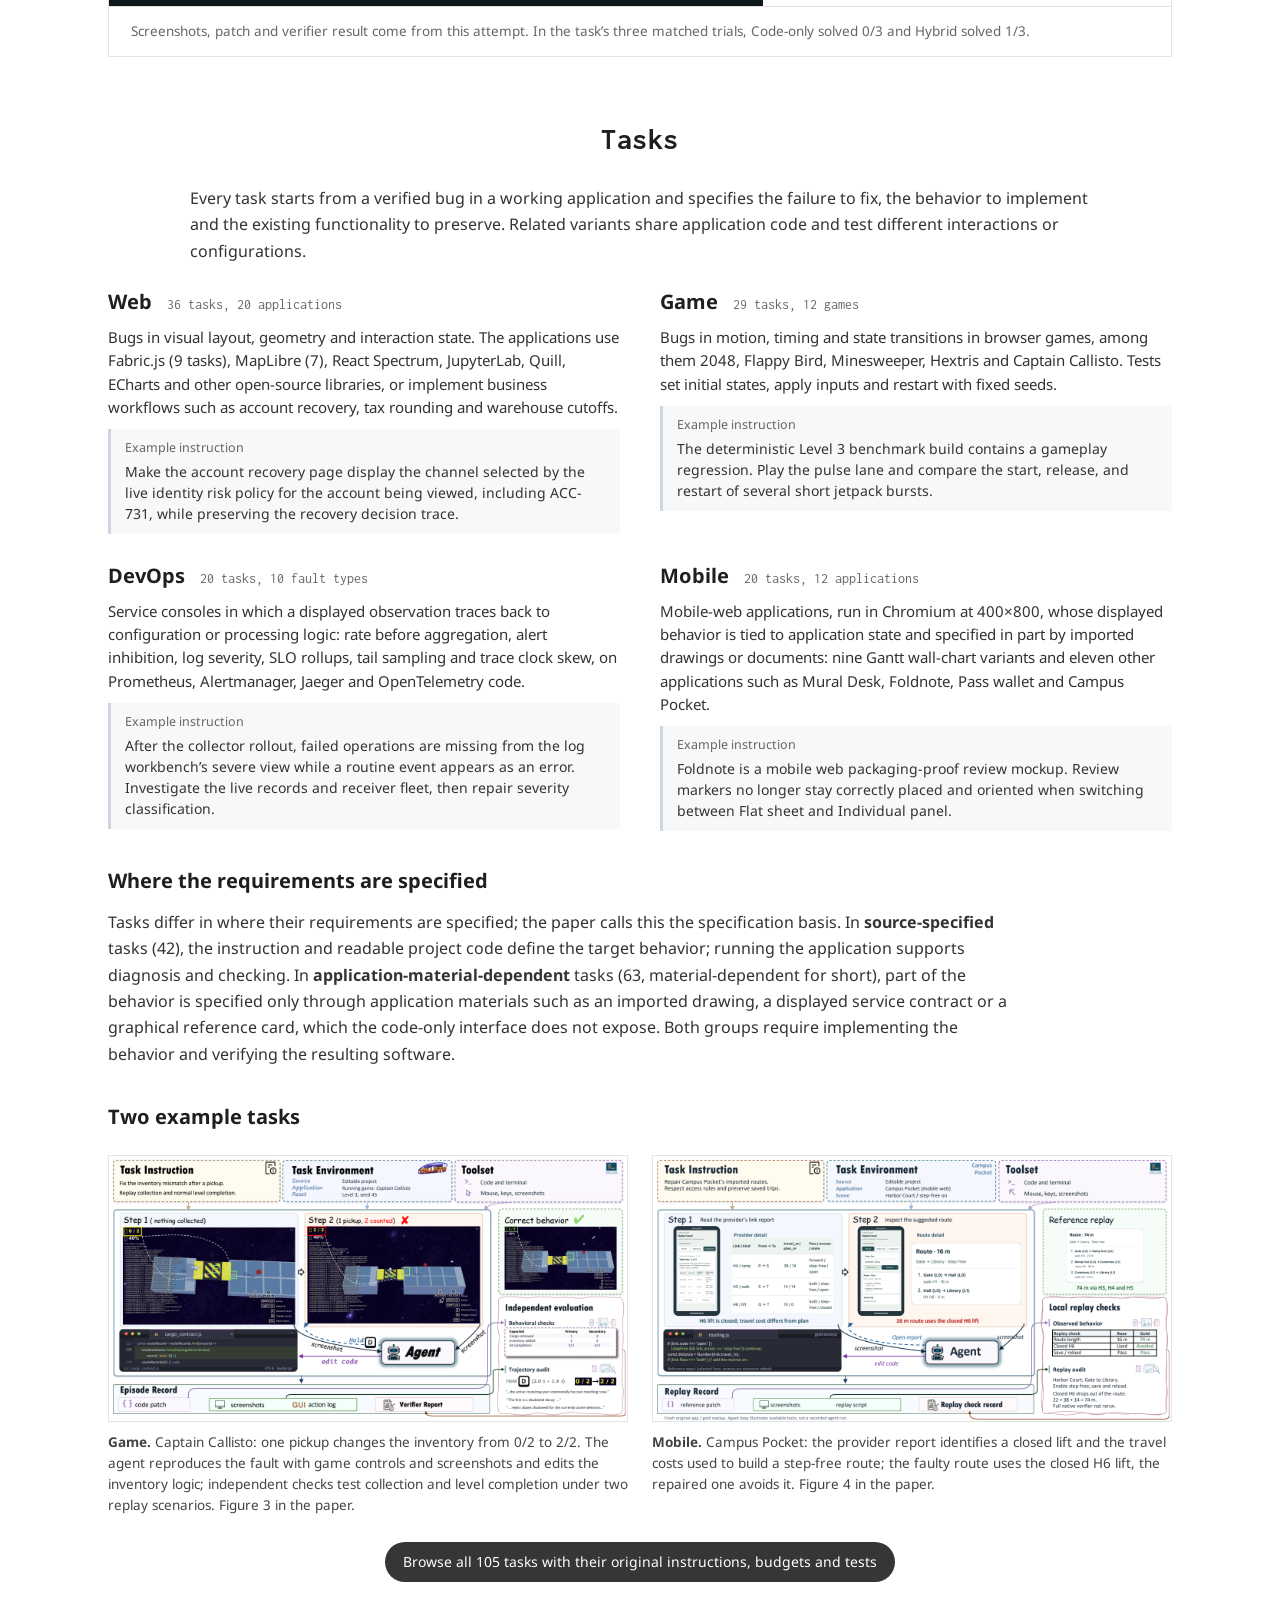
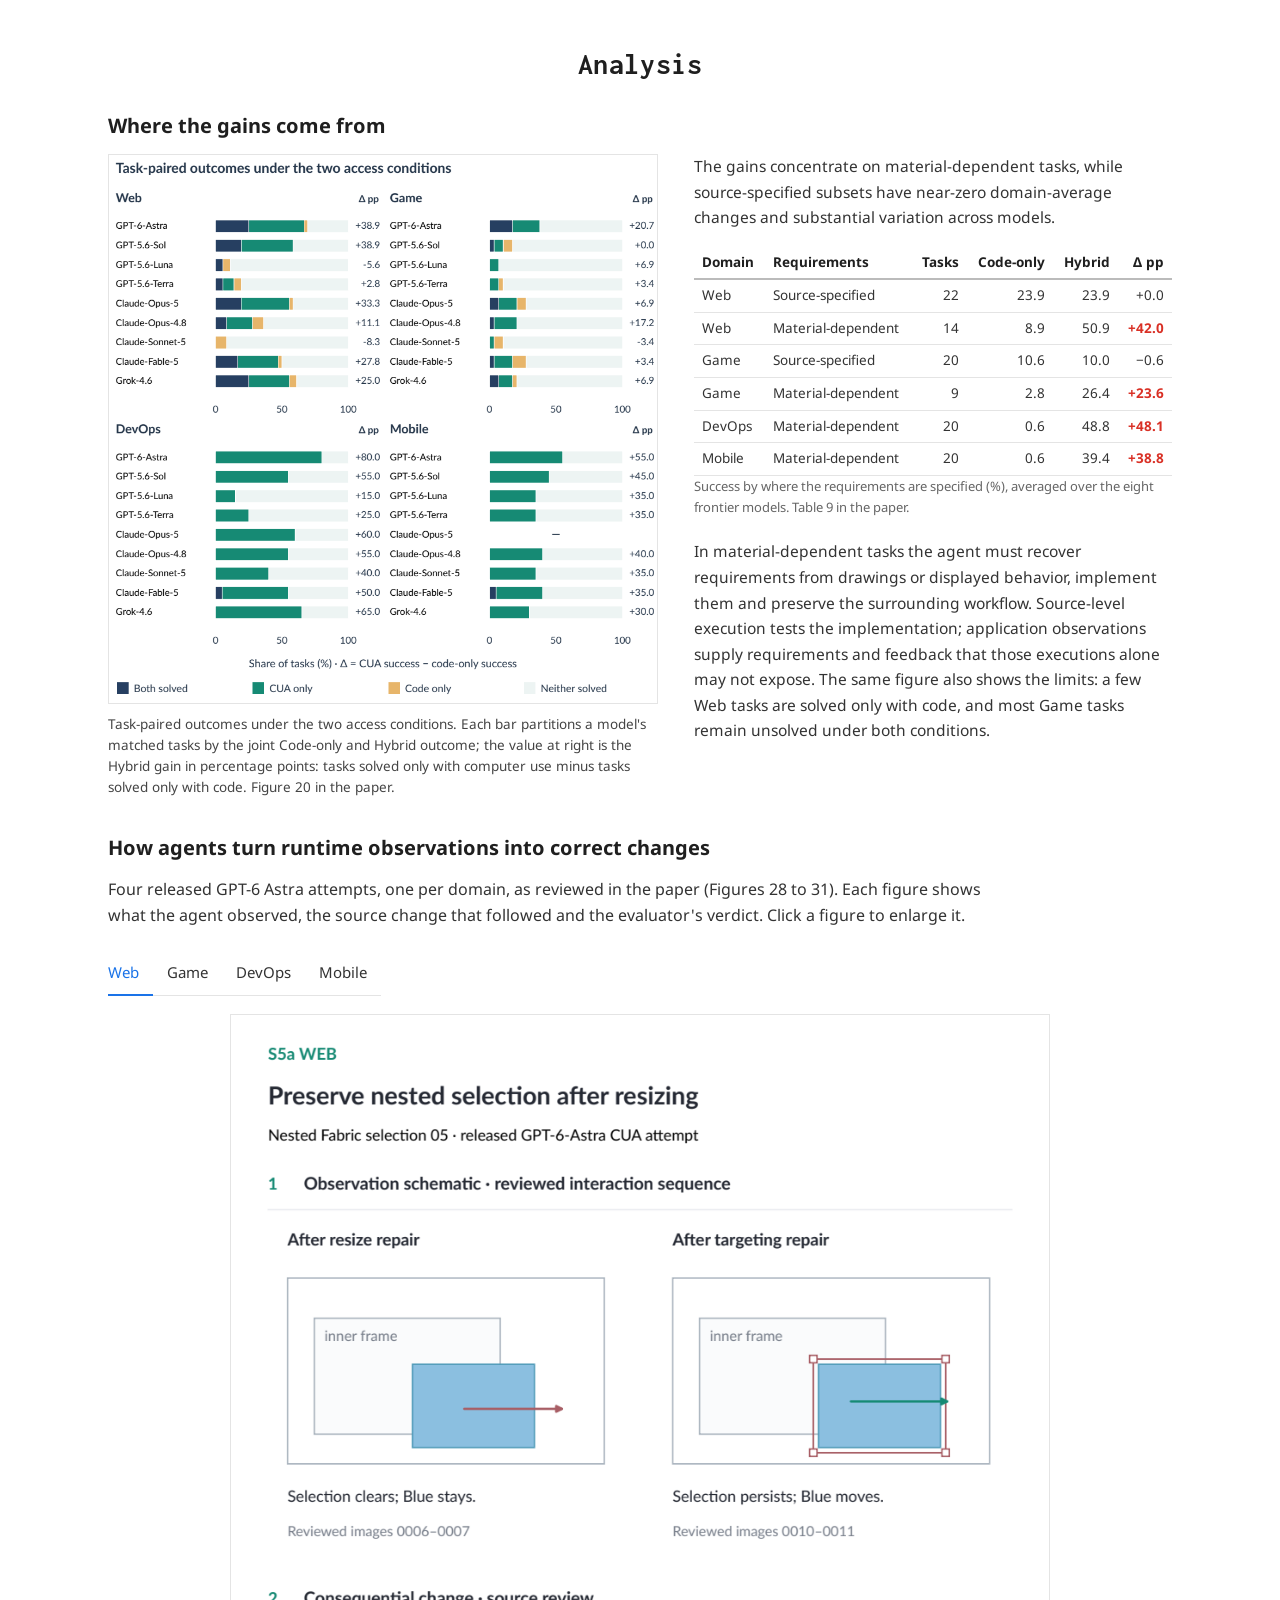
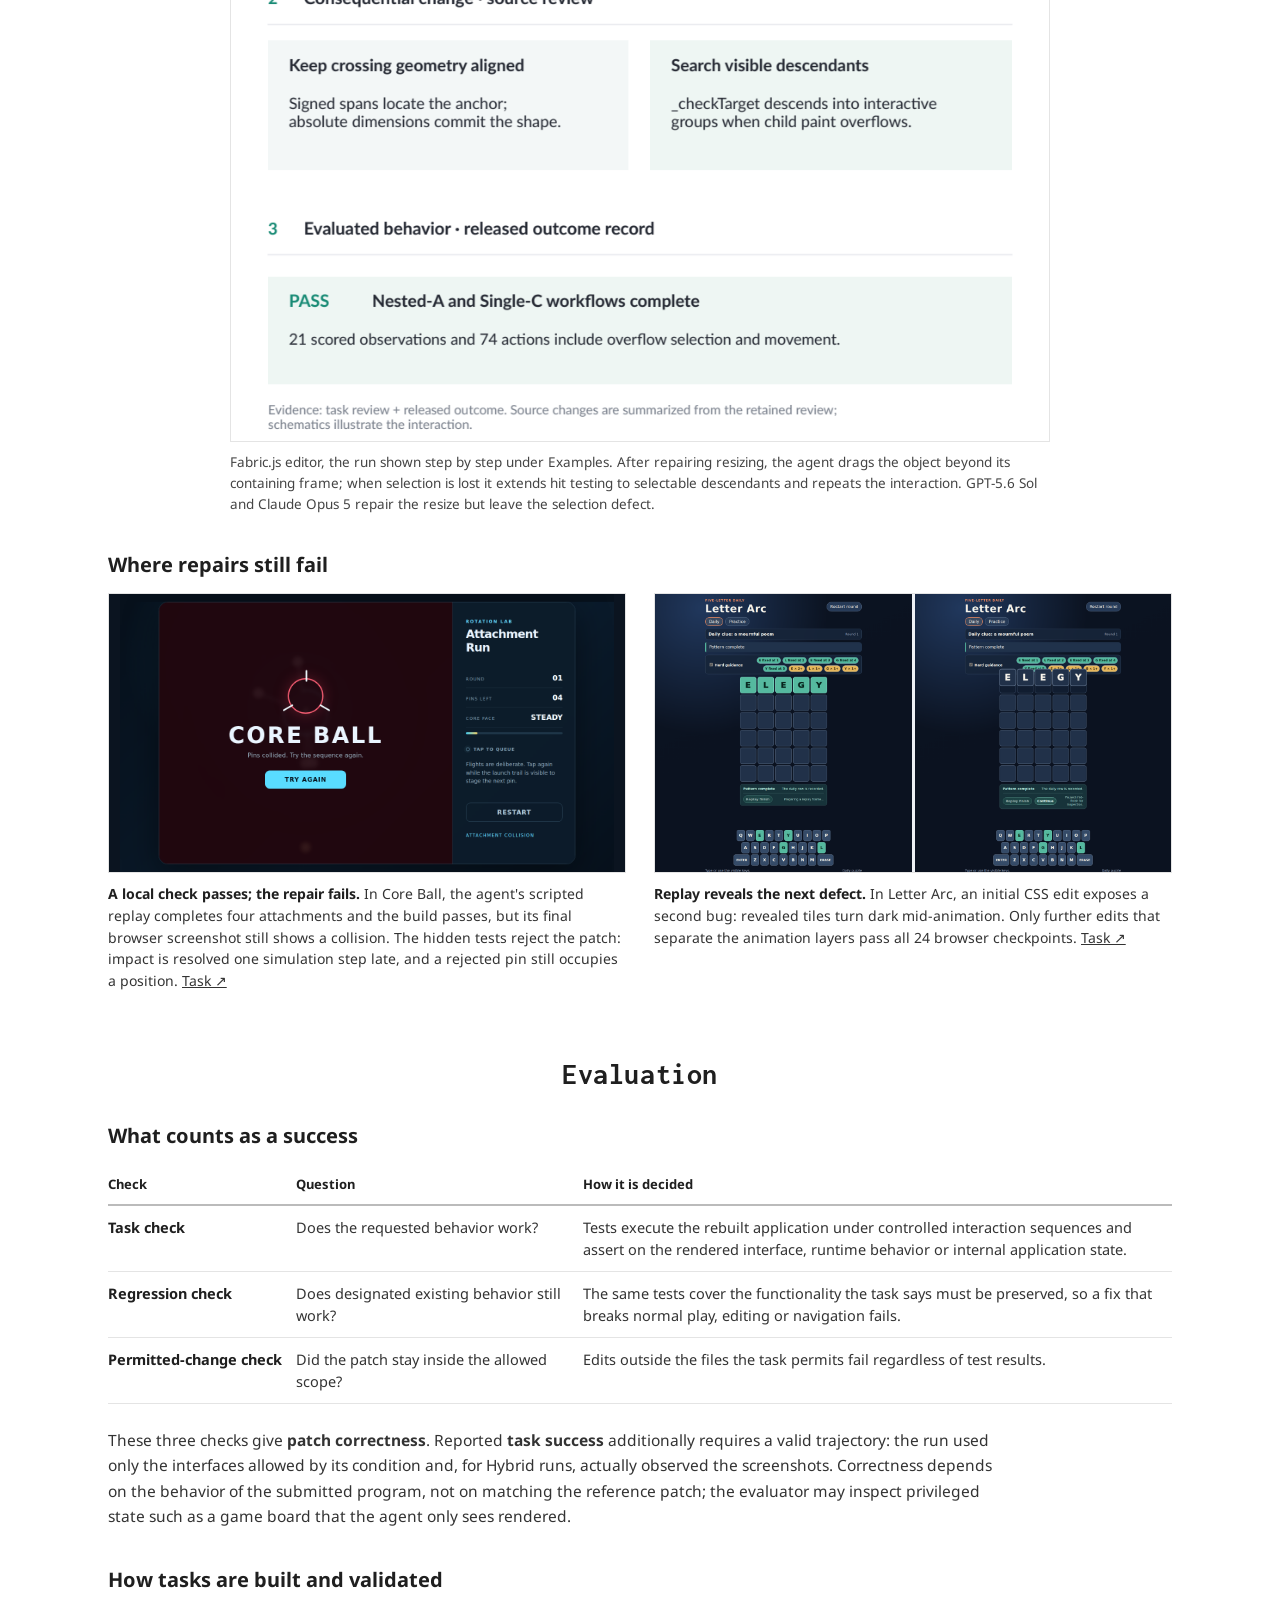
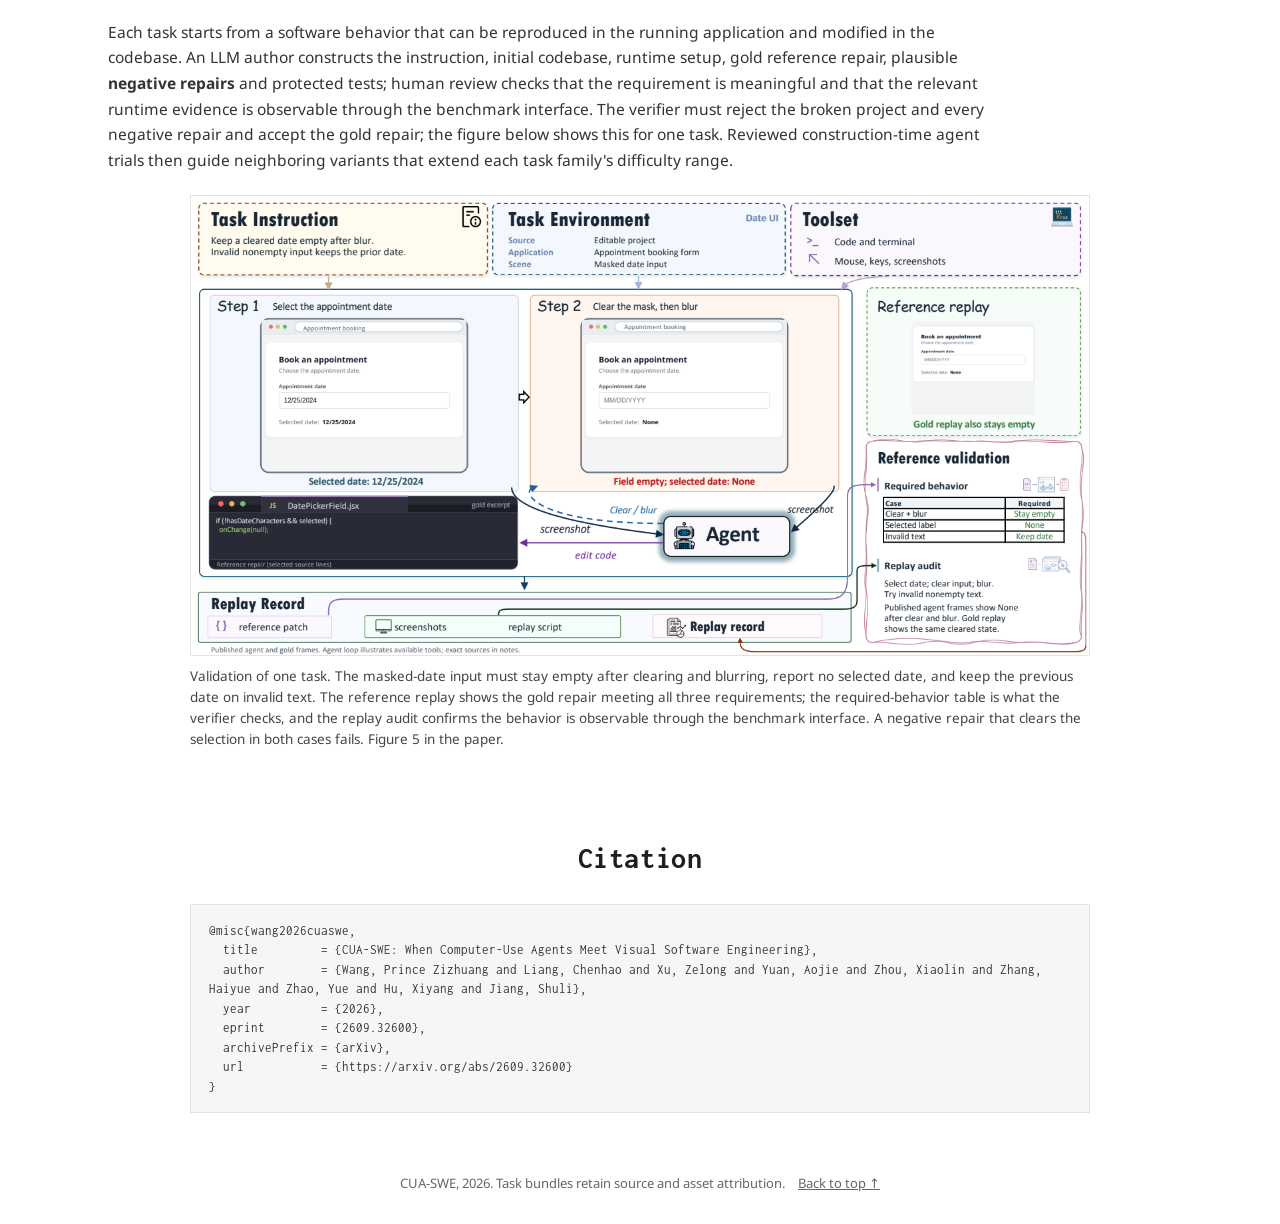
==== commit 7bcb2e32: "Step player keeps only Vector Relay; the Fabric run is shown by the timed replay The tab row appears" ====
--- a/index.html
+++ b/index.html
@@ -131,7 +131,7 @@
 
 <section id="examples" class="section">
   <h2>Examples</h2>
-  <p class="intro">Recorded runs. The two timed replays play GPT-6 Astra’s scored Web attempt and a GPT-5.6 Sol Minesweeper run as they happened. The step player after them walks through two runs with the agent’s edits and the verifier’s result.</p>
+  <p class="intro">Recorded runs. The two timed replays play GPT-6 Astra’s scored Web attempt and a GPT-5.6 Sol Minesweeper run as they happened. The step player after them follows GPT-5.6 Sol through Vector Relay, with the agent’s edits and the verifier’s result.</p>
   <article class="replay" data-episode="fabric-nested-05"></article>
   <article class="replay" data-episode="minesweeper-002"></article>
   <div class="seg episode-tabs" id="episode-tabs" role="group" aria-label="Recorded run"></div>
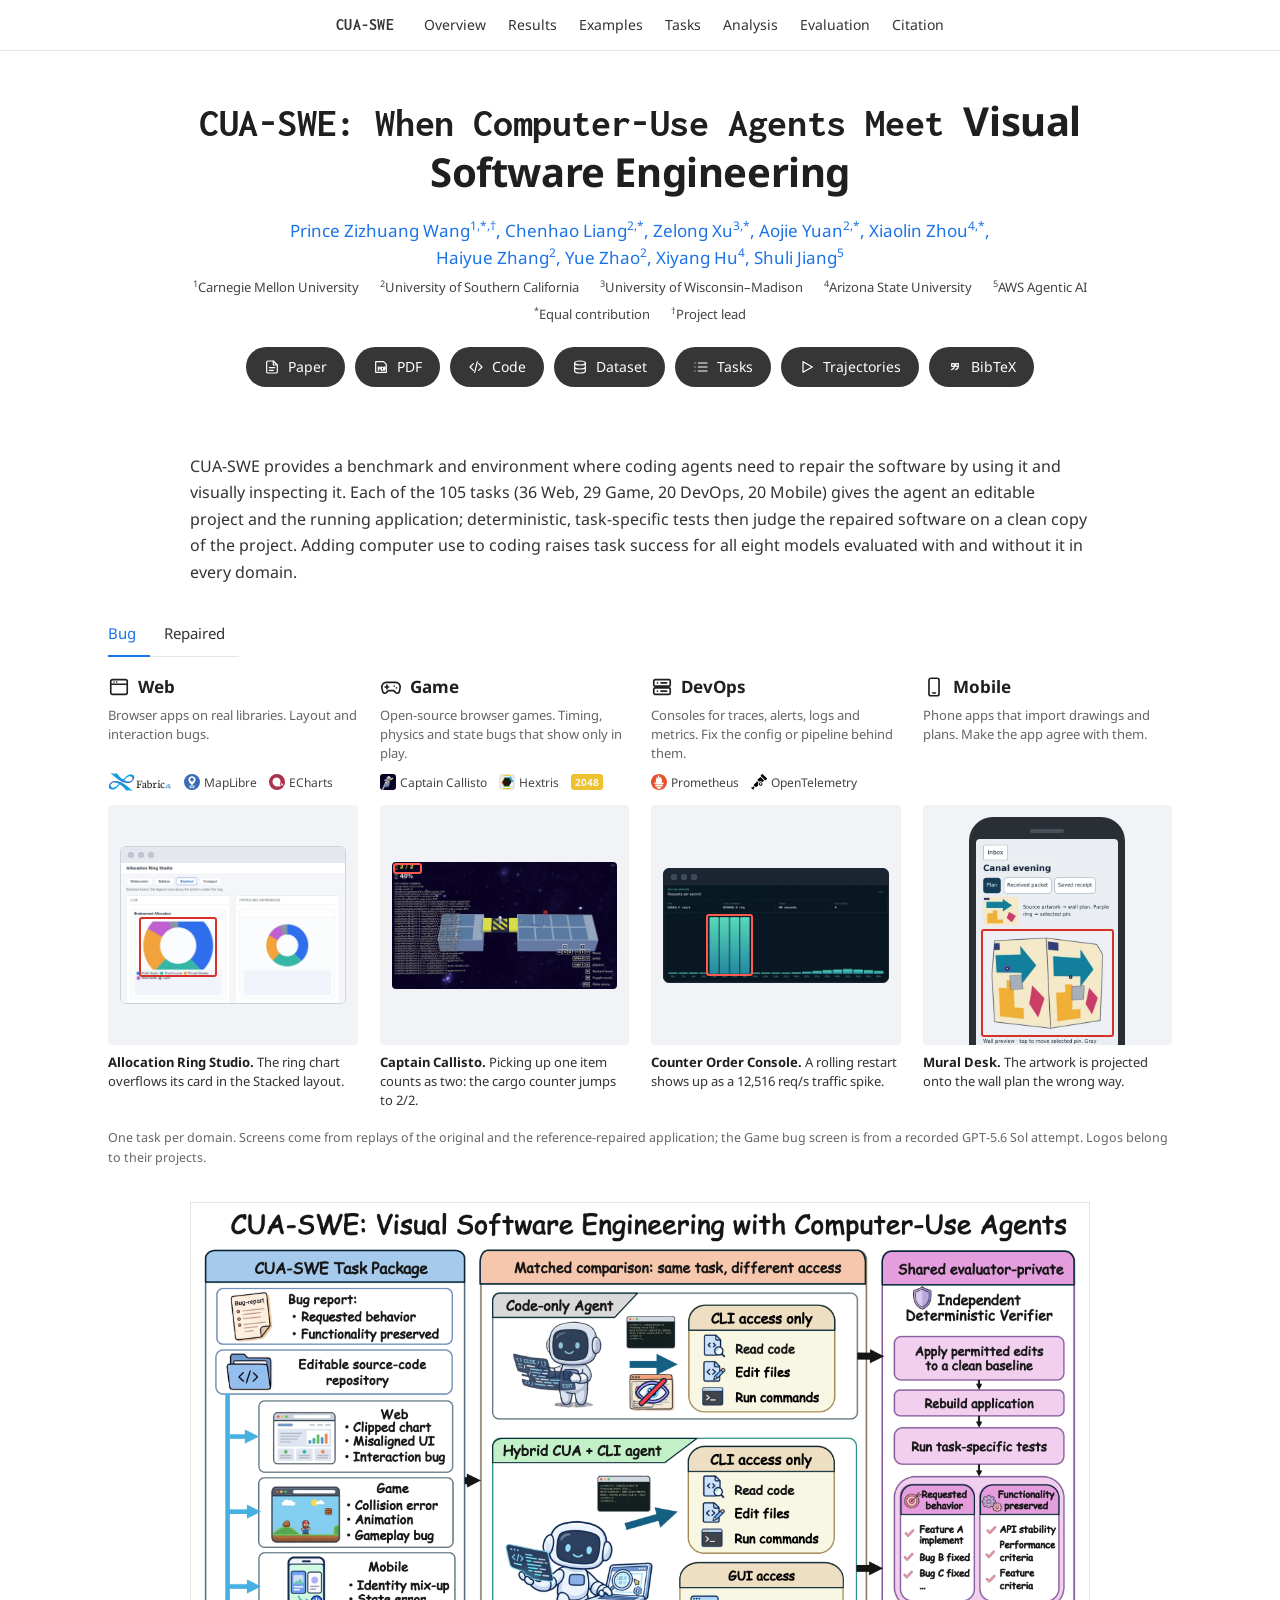
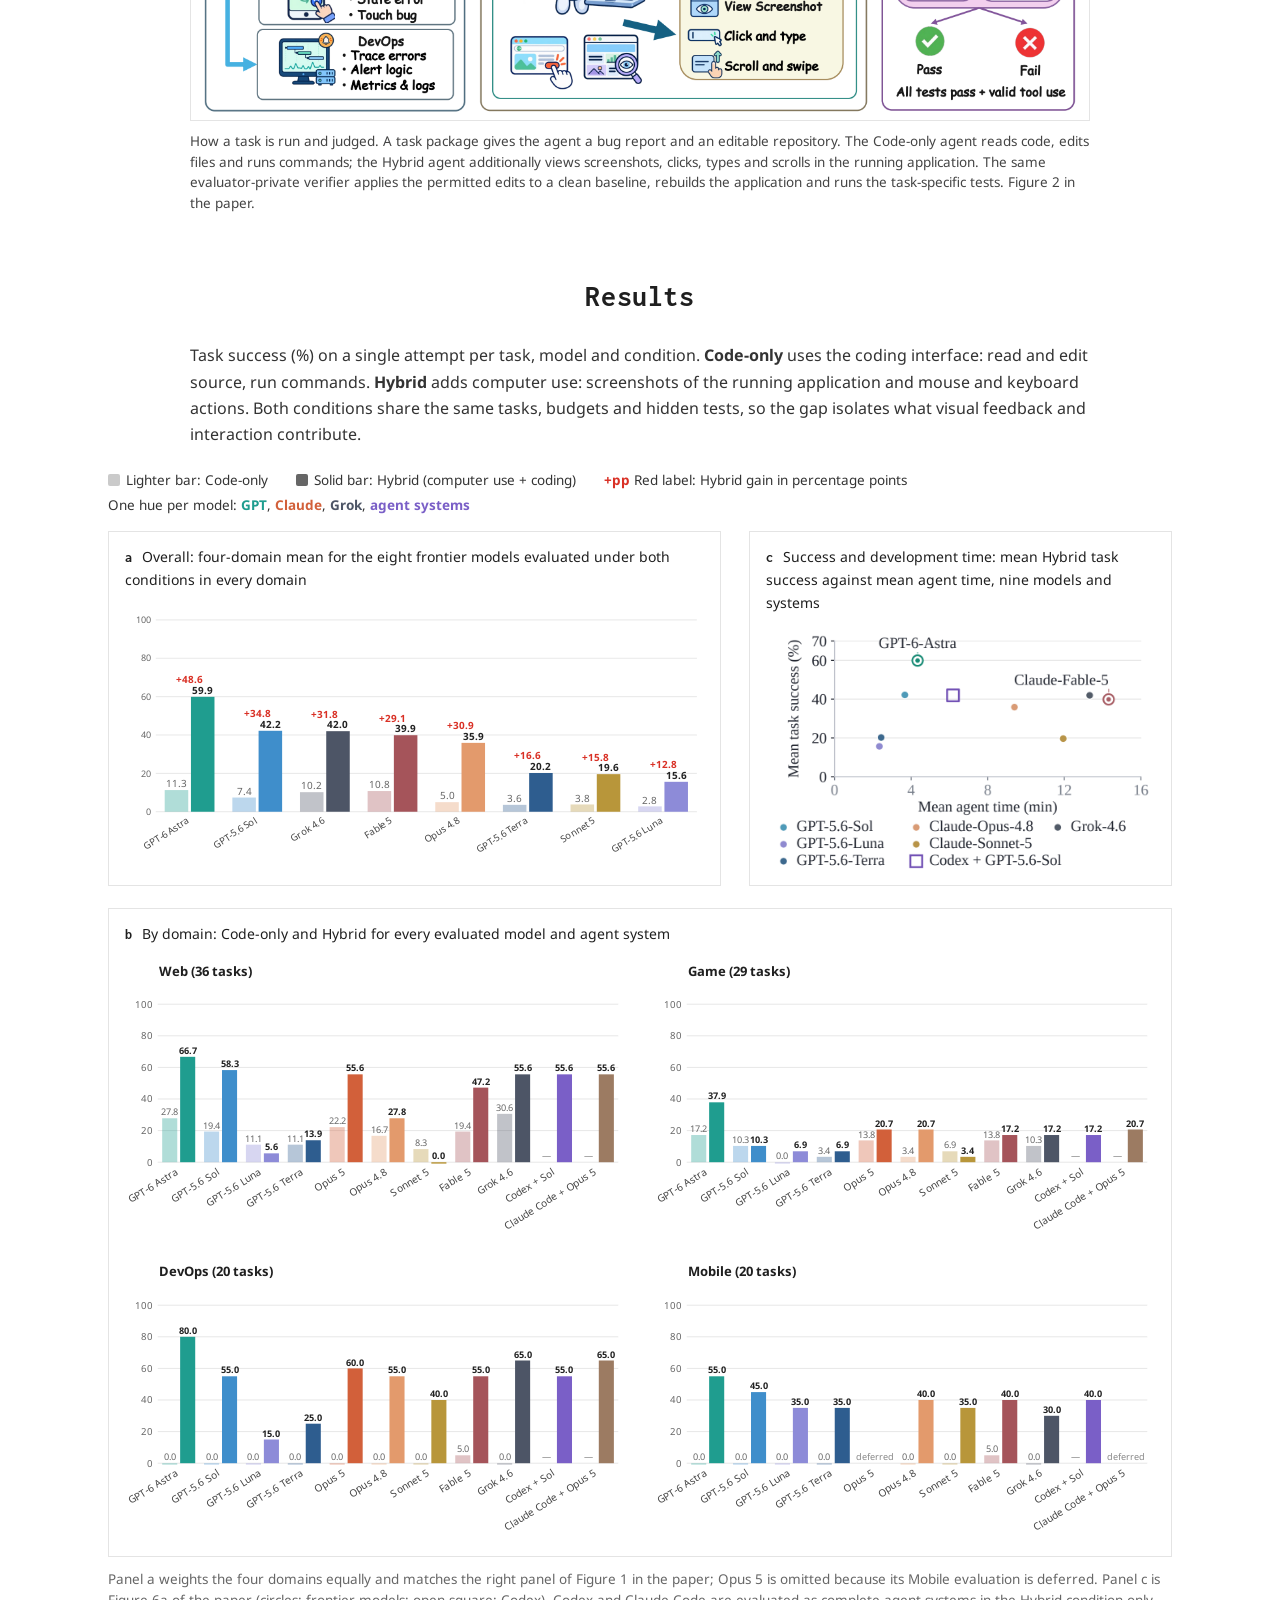
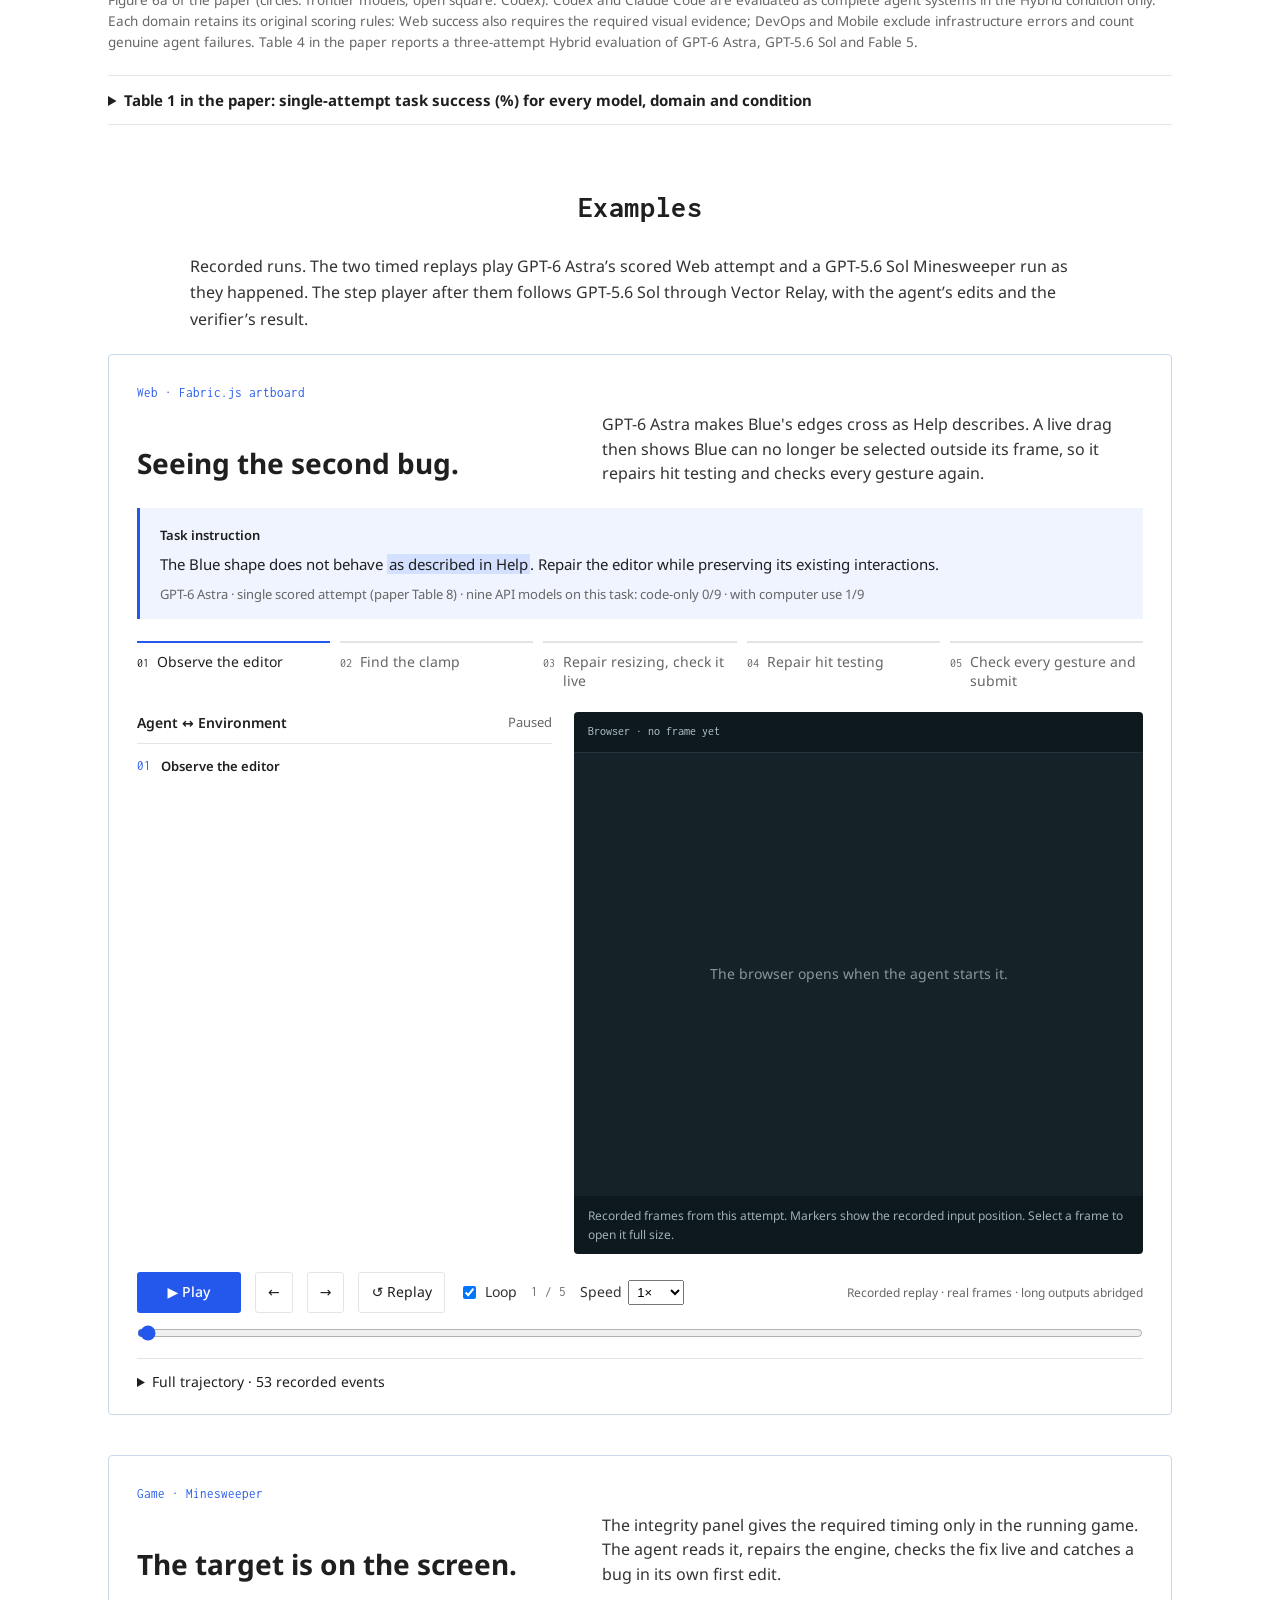
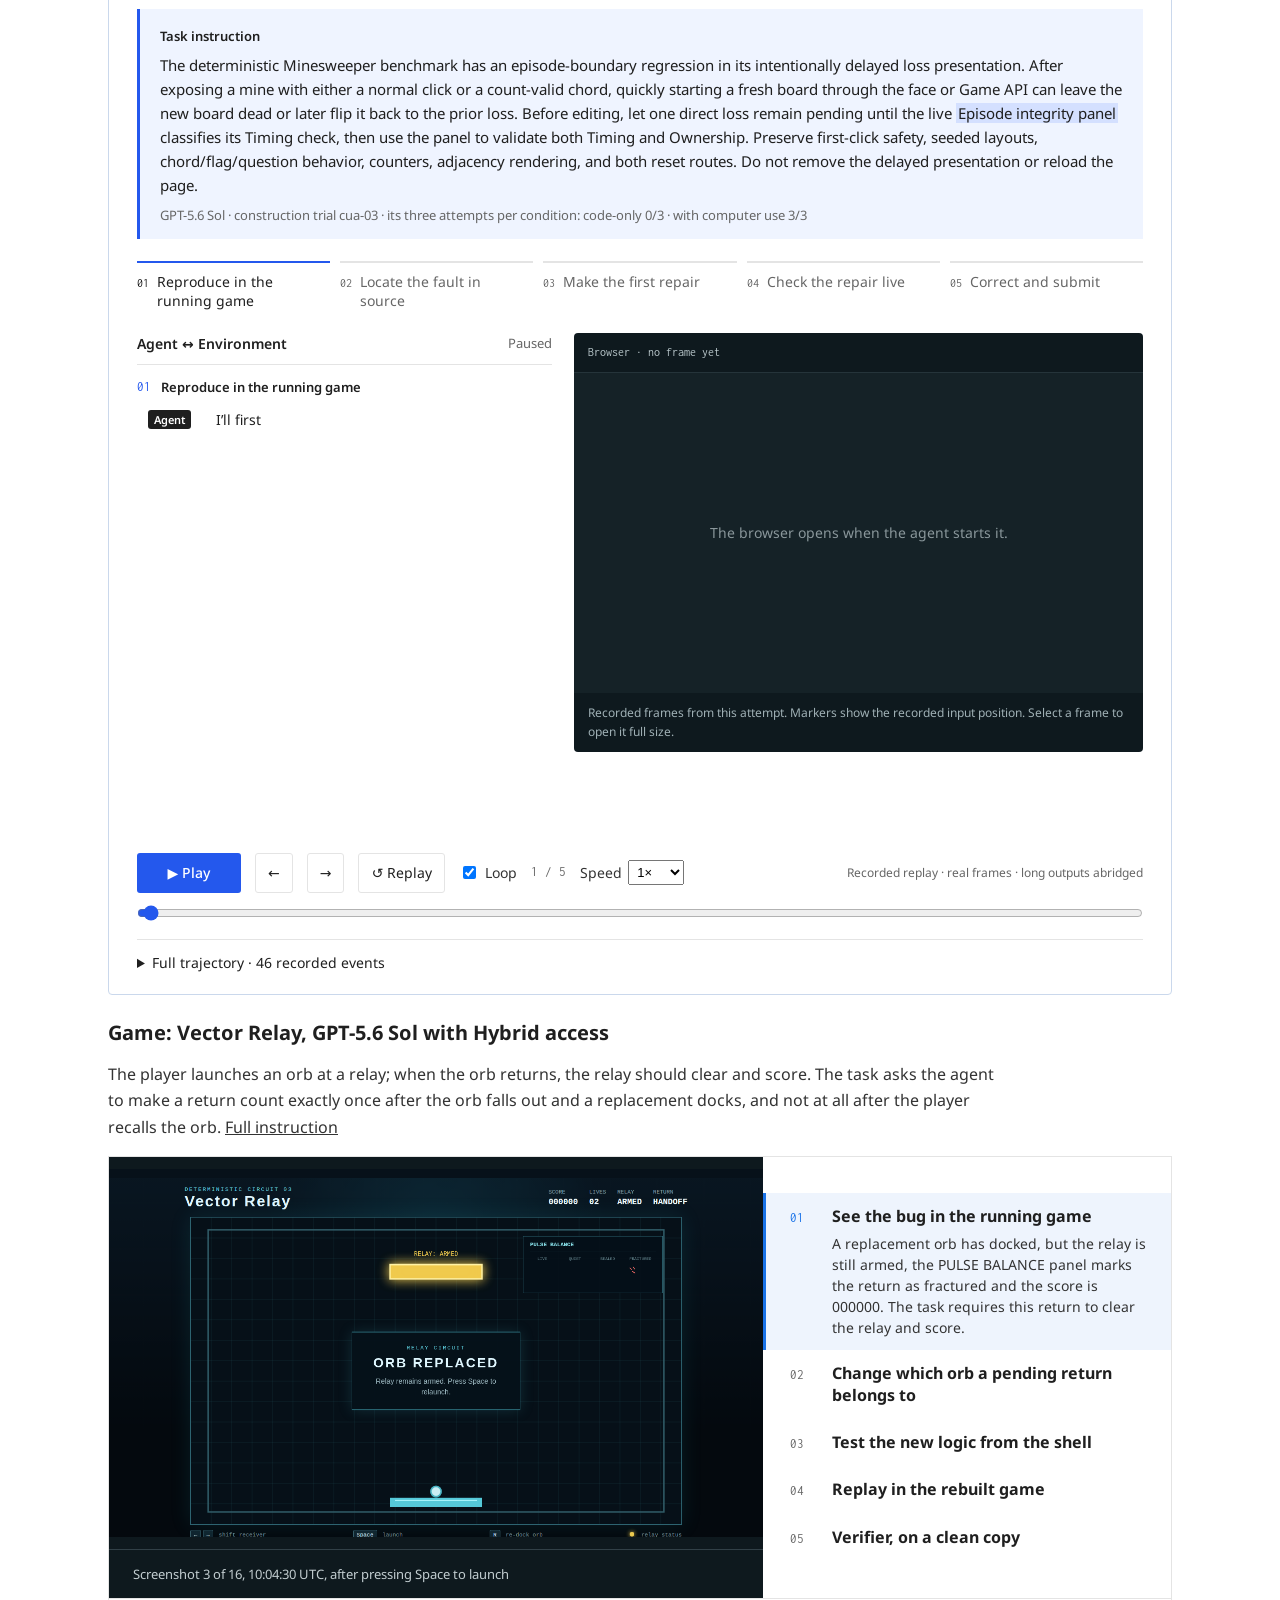
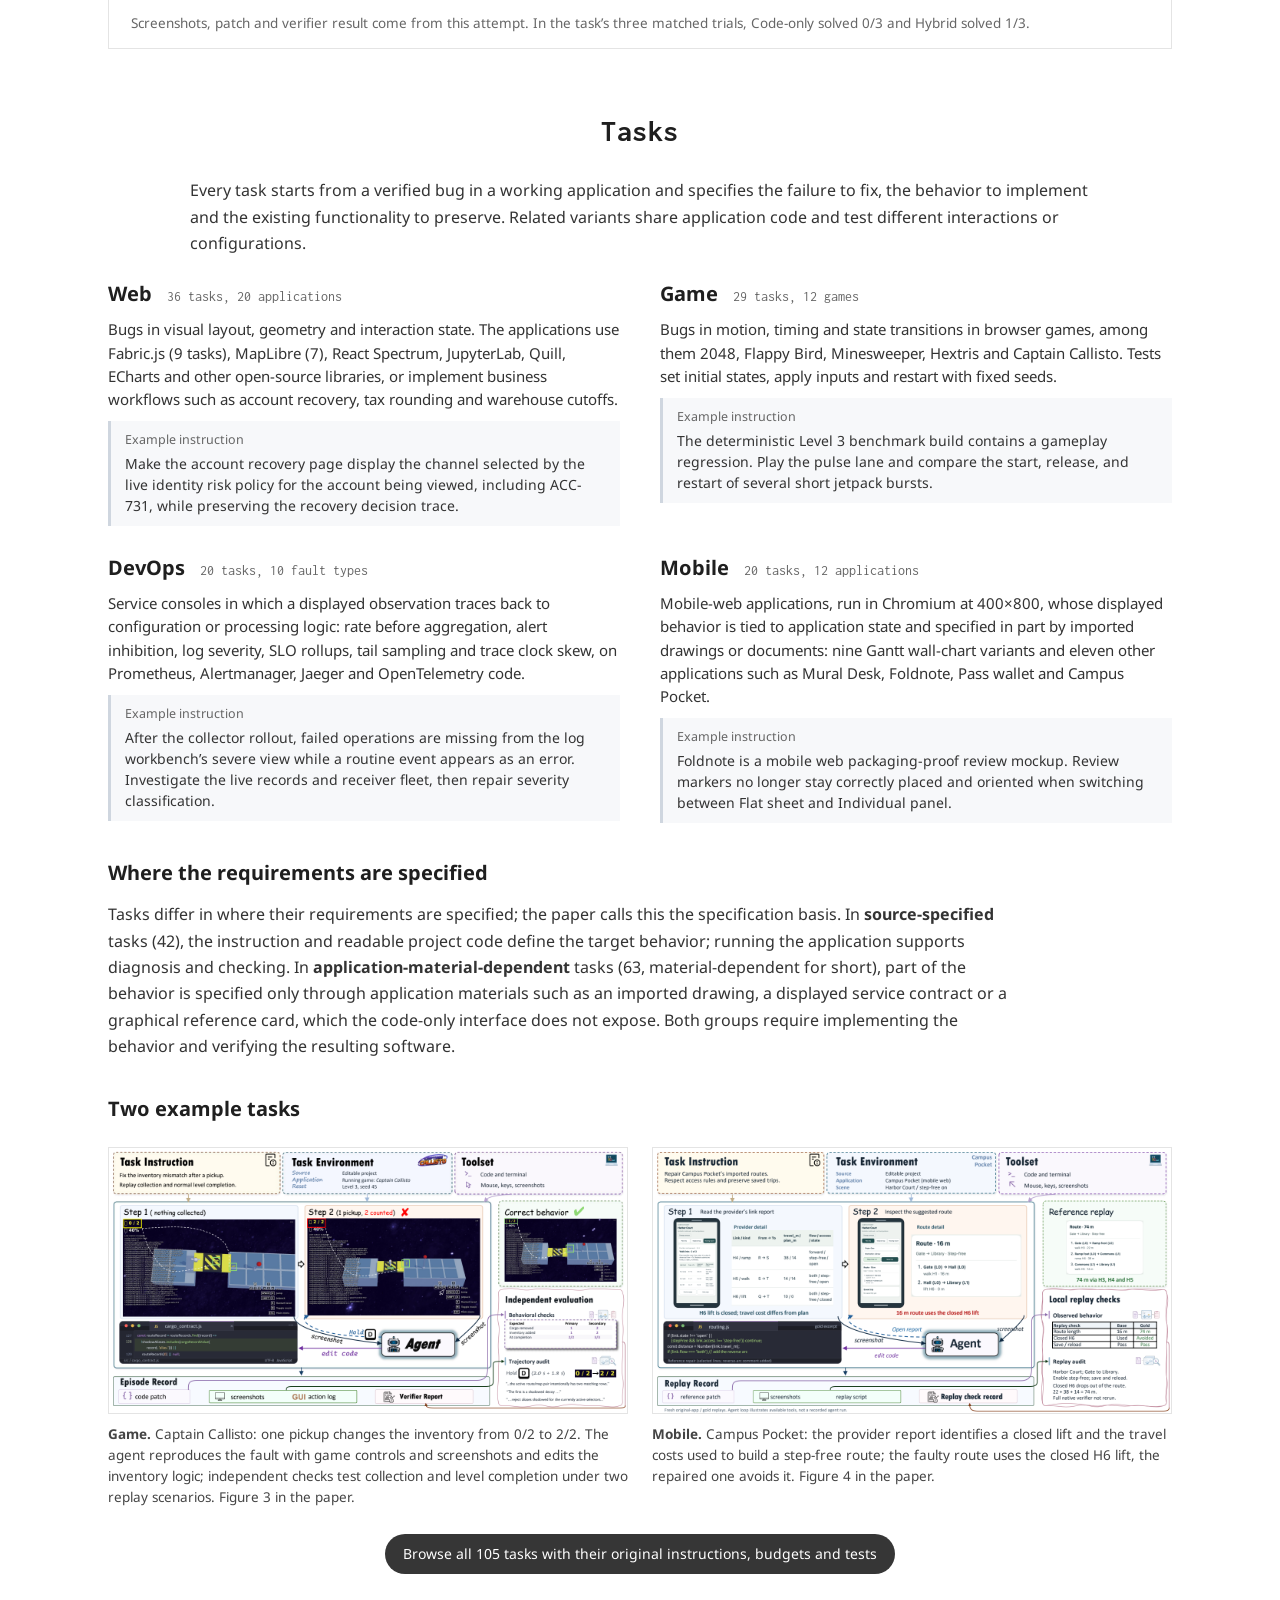
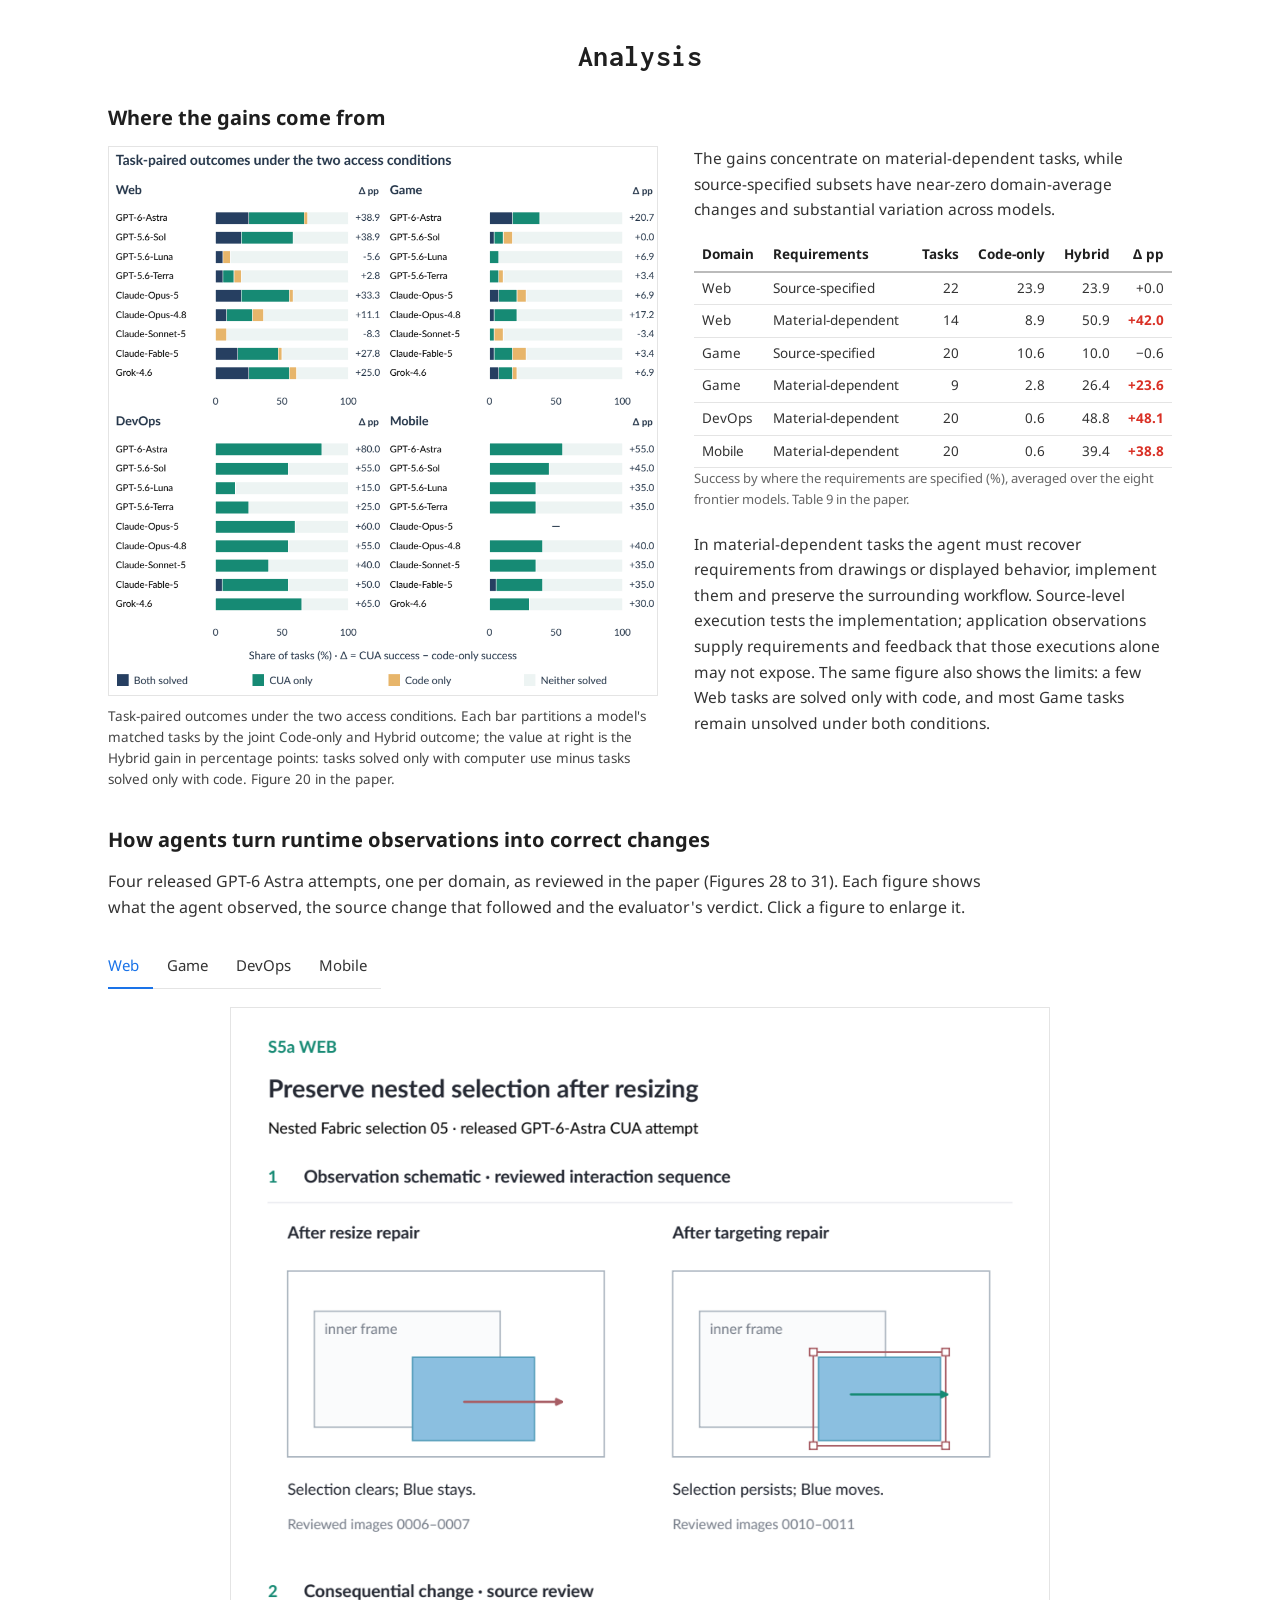
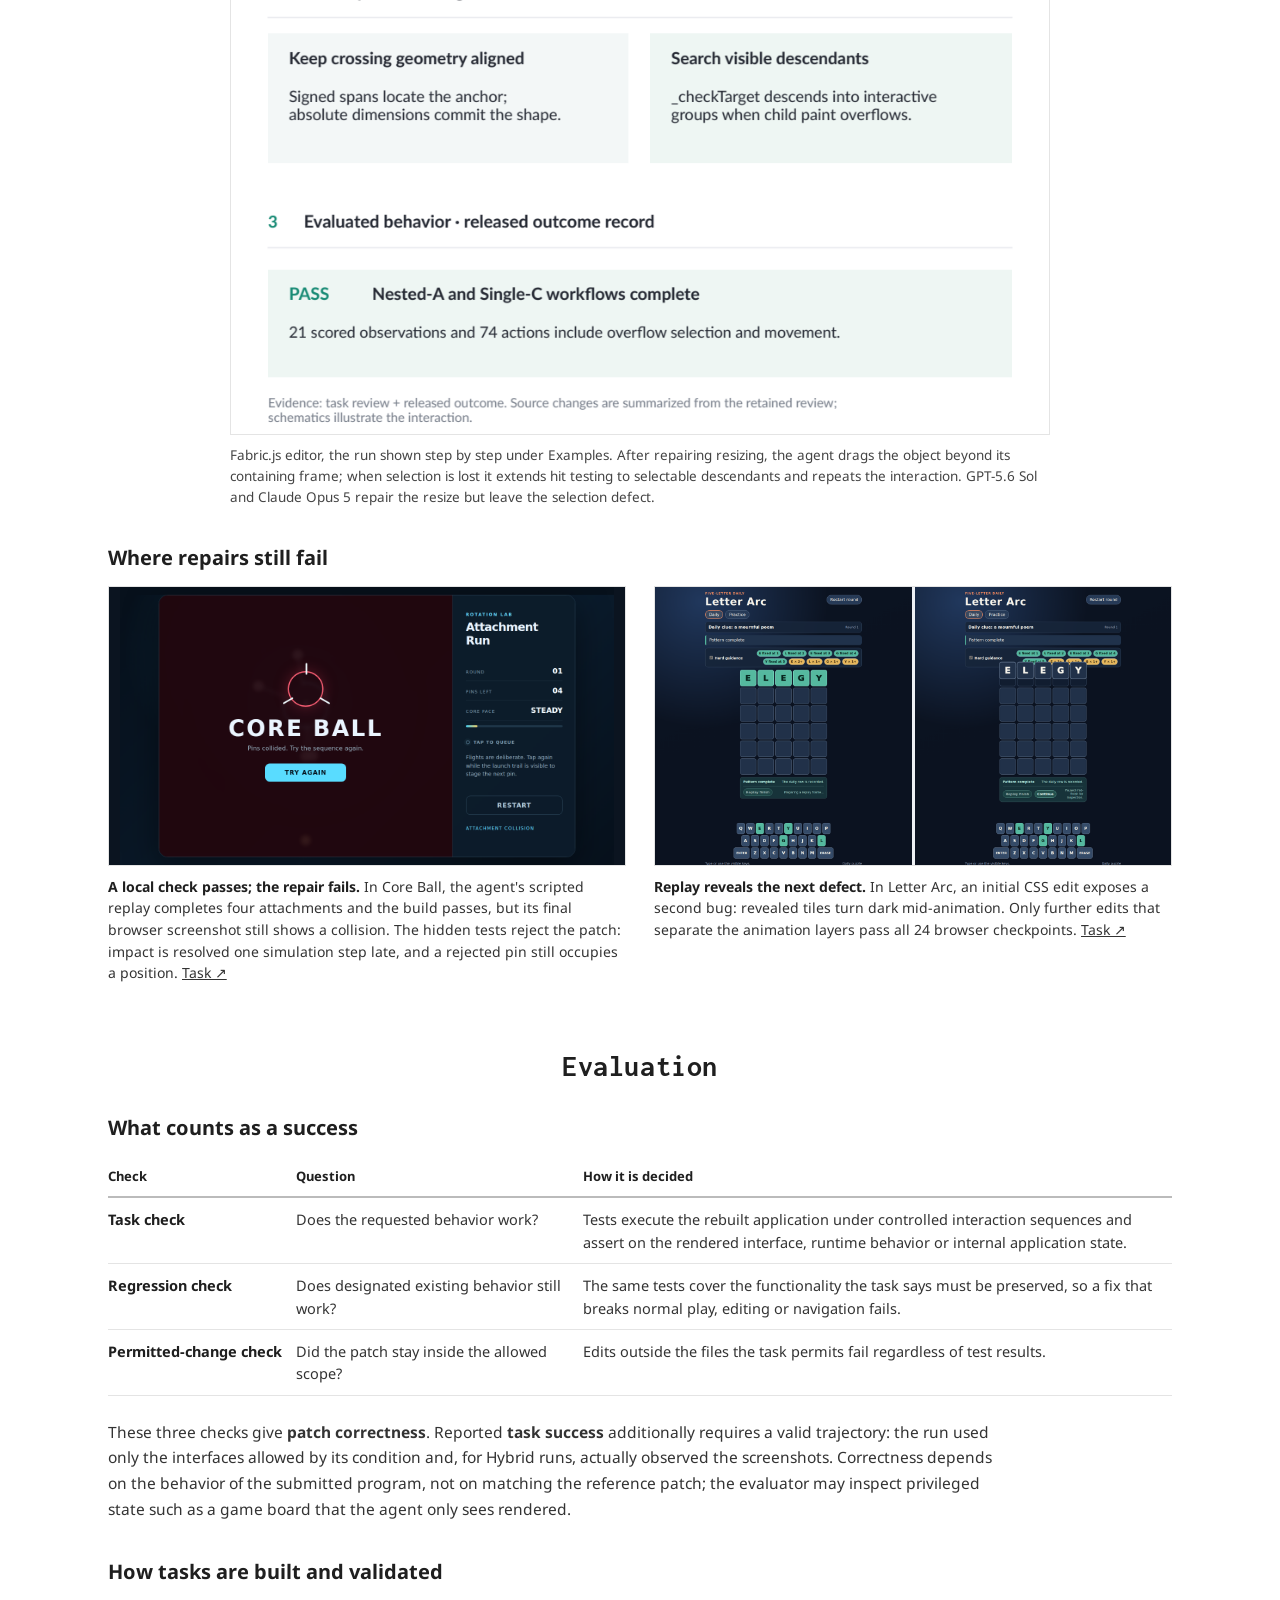
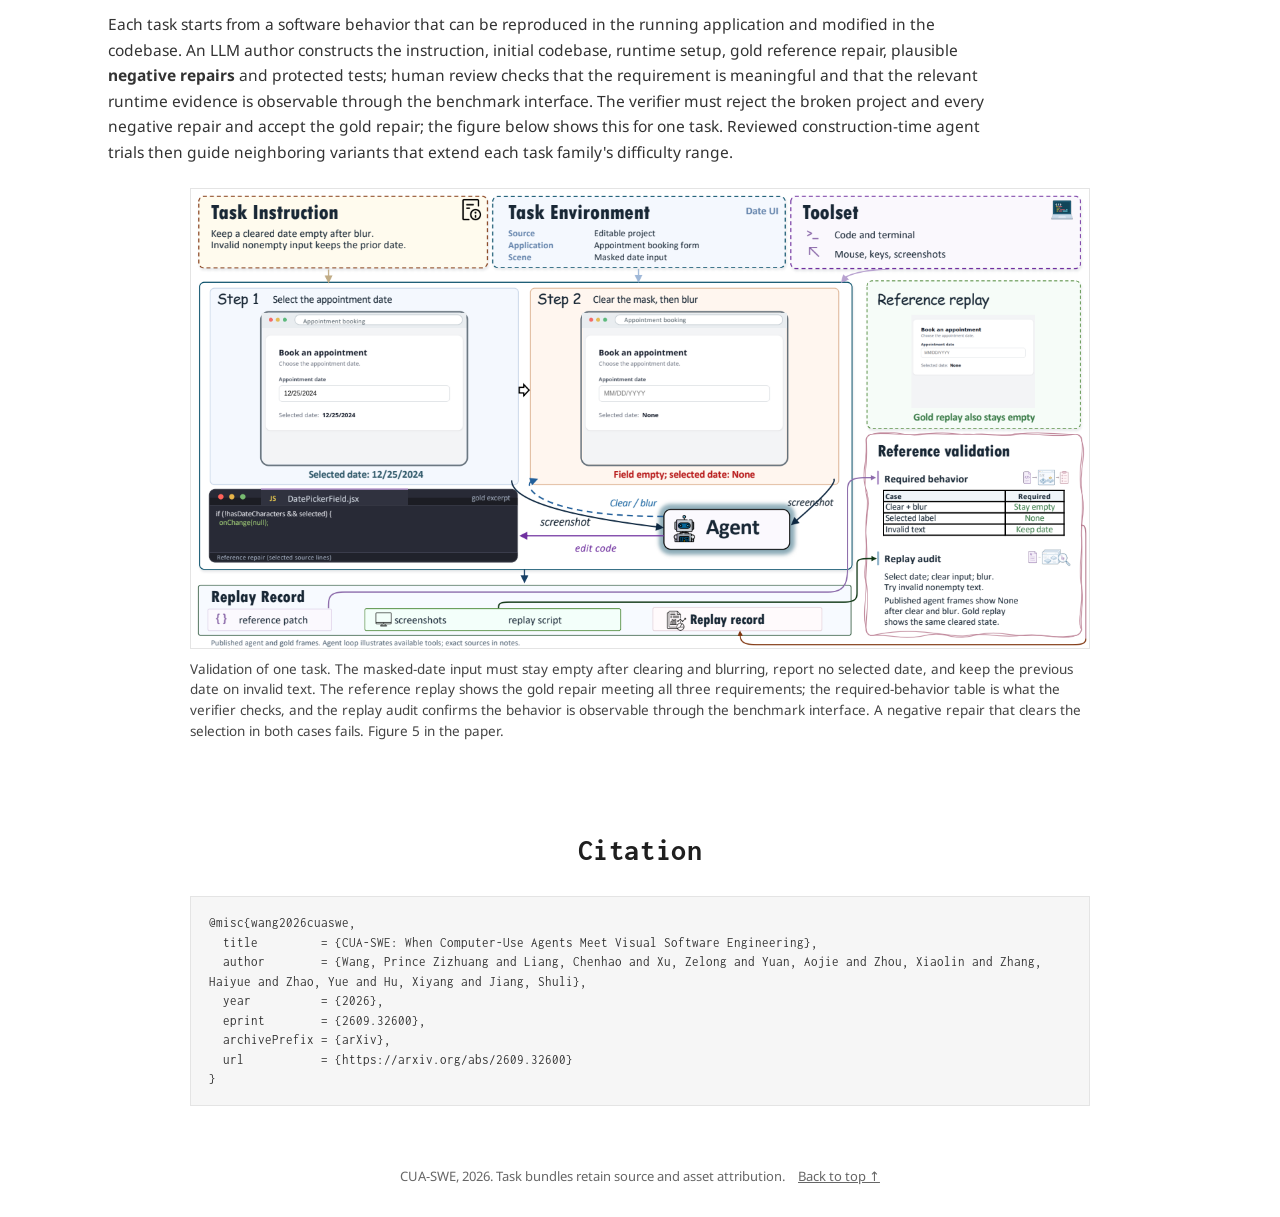
==== commit 381525be: "Overview strip: domain icons with representative logos, one framed screen per domain and a Bug/Repai" ====
--- a/index.html
+++ b/index.html
@@ -57,40 +57,53 @@
 
 <section id="overview" class="section overview">
   <p class="abstract">CUA-SWE provides a benchmark and environment where coding agents need to repair the software by using it and visually inspecting it. Each of the 105 tasks (36 Web, 29 Game, 20 DevOps, 20 Mobile) gives the agent an editable project and the running application; deterministic, task-specific tests then judge the repaired software on a clean copy of the project. Adding computer use to coding raises task success for all eight models evaluated with and without it in every domain.</p>
-  <figure class="strip">
+  <figure class="strip" id="strip">
+    <div class="seg" role="group" aria-label="Screens show"></div>
     <div class="col web">
-      <h4><span class="dom">Web</span> Allocation Ring Studio</h4>
-      <p class="about">Browser apps on real libraries: charts, canvas, maps, editors, tables. Layout and interaction bugs.</p>
-      <div class="shot before"><img src="assets/media/hero/web-before.webp" alt="Allocation Ring Studio baseline: the live ring chart overflows its card" width="1000" height="625"><span class="tag">Bug</span></div>
-      <p class="cap">Ring chart overflows its card in the Stacked layout</p>
-      <div class="shot after"><img src="assets/media/hero/web-after.webp" alt="After the reference repair the ring fits its card" width="1000" height="625" loading="lazy"><span class="tag">Repaired</span></div>
-      <p class="cap">Ring fits every layout profile</p>
+      <h4><svg viewBox="0 0 24 24" aria-hidden="true"><rect x="3" y="4" width="18" height="16" rx="2"/><path d="M3 9h18M6.5 6.5h.01M9.5 6.5h.01"/></svg>Web</h4>
+      <p class="about">Browser apps on real libraries. Layout and interaction bugs.</p>
+      <p class="logos"><img class="wordmark" src="assets/media/logos/fabricjs.svg" alt="Fabric.js" width="64" height="20"><span><img src="assets/media/logos/maplibre.svg" alt="" width="16" height="16">MapLibre</span><span><img src="assets/media/logos/apacheecharts.svg" alt="" width="16" height="16">ECharts</span></p>
+      <div class="stage"><div class="frame"><div class="shot">
+        <img class="bug" src="assets/media/hero/web-before.webp" alt="Allocation Ring Studio before the repair: the live ring chart overflows its card" width="1000" height="625">
+        <img class="fixed" src="assets/media/hero/web-after.webp" alt="Allocation Ring Studio after the reference repair: the ring fits its card" width="1000" height="625">
+        <span class="box"></span>
+      </div></div></div>
+      <p class="cap"><b>Allocation Ring Studio.</b> <span class="bug">The ring chart overflows its card in the Stacked layout.</span><span class="fixed">The ring fits its card in every layout.</span></p>
     </div>
     <div class="col game">
-      <h4><span class="dom">Game</span> Hextris</h4>
-      <p class="about">12 browser games, from 2048 to platformers. Timing, physics and state bugs that show only in play.</p>
-      <div class="shot before"><img src="assets/media/hero/game-before.png" alt="Hextris before the repair: the cascade stalls and the score stays at 9" width="680" height="425"><span class="tag">Bug</span></div>
-      <p class="cap">Cascade stalls, score stuck at 9</p>
-      <div class="shot after"><img src="assets/media/hero/game-after.png" alt="Hextris after the repair: the cascade completes and the score reaches 27" width="680" height="425" loading="lazy"><span class="tag">Repaired</span></div>
-      <p class="cap">Cascade completes, score reaches 27</p>
+      <h4><svg viewBox="0 0 24 24" aria-hidden="true"><path d="M7 7h10a5 5 0 0 1 4.9 6l-.8 3.9a2.4 2.4 0 0 1-4.2 1L15 16H9l-1.9 1.9a2.4 2.4 0 0 1-4.2-1L2.1 13A5 5 0 0 1 7 7z"/><path d="M7.5 10v4M5.5 12h4M15.5 11h.01M18 13h.01"/></svg>Game</h4>
+      <p class="about">Open-source browser games. Timing, physics and state bugs that show only in play.</p>
+      <p class="logos"><span><img src="assets/media/logos/callisto.png" alt="" width="16" height="16">Captain Callisto</span><span><img src="assets/media/logos/hextris.png" alt="" width="16" height="16">Hextris</span><span class="tile">2048</span></p>
+      <div class="stage"><div class="frame"><div class="shot">
+        <img class="bug" src="assets/media/hero/game-before.webp" alt="Captain Callisto before the repair: one pickup moves the cargo counter from 0 of 2 to 2 of 2" width="1000" height="562">
+        <img class="fixed" src="assets/media/hero/game-after.webp" alt="Captain Callisto after the reference repair: one pickup moves the cargo counter to 1 of 2" width="1000" height="562">
+        <span class="box"></span>
+      </div></div></div>
+      <p class="cap"><b>Captain Callisto.</b> <span class="bug">Picking up one item counts as two: the cargo counter jumps to 2/2.</span><span class="fixed">One item counts once: the cargo counter reads 1/2.</span></p>
     </div>
     <div class="col devops">
-      <h4><span class="dom">DevOps</span> Counter Order Console</h4>
+      <h4><svg viewBox="0 0 24 24" aria-hidden="true"><rect x="3" y="4" width="18" height="7" rx="1.5"/><rect x="3" y="13" width="18" height="7" rx="1.5"/><path d="M7 7.5h.01M7 16.5h.01M11 7.5h6M11 16.5h6"/></svg>DevOps</h4>
       <p class="about">Consoles for traces, alerts, logs and metrics. Fix the config or pipeline behind them.</p>
-      <div class="shot before"><img src="assets/media/hero/devops-before.webp" alt="Counter Order Console baseline: a rolling restart renders as a 12,516 requests-per-second spike" width="1000" height="434"><span class="tag">Bug</span></div>
-      <p class="cap">Rolling restart rendered as a 12,516 req/s spike</p>
-      <div class="shot after"><img src="assets/media/hero/devops-after.webp" alt="After the reference repair the false spike is gone and the real burst remains" width="1000" height="434" loading="lazy"><span class="tag">Repaired</span></div>
-      <p class="cap">False spike removed, real burst retained</p>
+      <p class="logos"><span><img src="assets/media/logos/prometheus.svg" alt="" width="16" height="16">Prometheus</span><span><img src="assets/media/logos/opentelemetry.svg" alt="" width="16" height="16">OpenTelemetry</span></p>
+      <div class="stage"><div class="frame"><div class="shot">
+        <img class="bug" src="assets/media/hero/devops-before.webp" alt="Counter Order Console before the repair: a rolling restart renders as a 12,516 requests-per-second spike" width="1000" height="434">
+        <img class="fixed" src="assets/media/hero/devops-after.webp" alt="Counter Order Console after the reference repair: the false spike is gone and the real burst remains" width="1000" height="434">
+        <span class="box"></span>
+      </div></div></div>
+      <p class="cap"><b>Counter Order Console.</b> <span class="bug">A rolling restart shows up as a 12,516 req/s traffic spike.</span><span class="fixed">The false spike is gone; the real burst later on remains.</span></p>
     </div>
     <div class="col mobile">
-      <h4><span class="dom">Mobile</span> Mural Desk</h4>
+      <h4><svg viewBox="0 0 24 24" aria-hidden="true"><rect x="6.5" y="2.5" width="11" height="19" rx="2.2"/><path d="M10.5 18.5h3"/></svg>Mobile</h4>
       <p class="about">Phone apps that import drawings and plans. Make the app agree with them.</p>
-      <div class="shot before"><img src="assets/media/hero/mobile-before.webp" alt="Mural Desk baseline: the artwork is projected onto the wall plan in the wrong orientation" width="760" height="475"><span class="tag">Bug</span></div>
-      <p class="cap">Artwork projected onto the wall plan the wrong way</p>
-      <div class="shot after"><img src="assets/media/hero/mobile-after.webp" alt="After the reference repair the artwork is aligned to the wall plan" width="760" height="475" loading="lazy"><span class="tag">Repaired</span></div>
-      <p class="cap">Artwork aligned to the wall plan</p>
-    </div>
-    <figcaption>One task per domain, before and after the repair. Web, DevOps and Mobile show reference-repair replays; Game shows two screenshots from a recorded GPT-5.6 Sol attempt.</figcaption>
+      <p class="logos"></p>
+      <div class="stage"><div class="frame"><div class="shot">
+        <img class="bug" src="assets/media/hero/mobile-before.webp" alt="Mural Desk before the repair: the artwork is projected onto the wall plan in the wrong orientation" width="400" height="600">
+        <img class="fixed" src="assets/media/hero/mobile-after.webp" alt="Mural Desk after the reference repair: the artwork is aligned to the wall plan" width="400" height="600">
+        <span class="box"></span>
+      </div></div></div>
+      <p class="cap"><b>Mural Desk.</b> <span class="bug">The artwork is projected onto the wall plan the wrong way.</span><span class="fixed">The artwork lines up with the wall plan.</span></p>
+    </div>
+    <figcaption>One task per domain. Screens come from replays of the original and the reference-repaired application; the Game bug screen is from a recorded GPT-5.6 Sol attempt. Logos belong to their projects.</figcaption>
   </figure>
   <figure class="fig wide overview-fig zoomable">
     <img src="assets/media/figures/figure2.png" alt="The CUA-SWE development and evaluation pipeline: task package, matched comparison of a code-only agent and a hybrid computer-use agent, and the shared evaluator-private deterministic verifier" width="1378" height="793" loading="lazy">
--- a/assets/css/site.css
+++ b/assets/css/site.css
@@ -61,19 +61,46 @@
 .abstract, .section h2 + .intro { margin-left: auto; margin-right: auto; }
 .note { font-size: 13.5px; line-height: 1.55; color: var(--muted); margin-top: 12px; }
 
-/* Overview strip: one task per domain */
-.strip { display: grid; grid-template-columns: repeat(4, 1fr); gap: 22px; margin-top: 30px; }
-.strip .col h4 { font-size: 14px; margin-bottom: 8px; color: var(--ink); }
-.strip .col h4 .dom { font-family: var(--mono); font-weight: 700; margin-right: 4px; }
-.strip .shot { position: relative; aspect-ratio: 16 / 10; overflow: hidden; border: 1px solid var(--line); background: #f4f6f9; }
-.strip .shot img { width: 100%; height: 100%; object-fit: cover; }
-.strip .devops .shot { background: #0b1220; }
-.strip .game .shot { background: #ecf0f1; }
-.strip .game .shot img, .strip .devops .shot img { object-fit: contain; }
-.strip .tag { position: absolute; left: 8px; top: 8px; font-size: 11px; font-weight: 700; padding: 2px 7px; border-radius: 3px; color: #fff; background: var(--fail); }
-.strip .after .tag { background: var(--pass); }
-.strip .cap { min-height: 2.8em; font-size: 13px; line-height: 1.4; color: #333; margin: 6px 0 12px; }
-.strip .about { min-height: 4.35em; margin: -2px 0 10px; font-size: 13px; line-height: 1.45; color: var(--muted); }
+/* Overview strip: one task per domain, its screen framed as a browser, game, console or phone.
+   The tabs switch every column between the bug and the repaired application; without JS the bug shows. */
+.strip { display: grid; grid-template-columns: repeat(4, minmax(0, 1fr)); gap: 0 22px; margin-top: 26px; }
+.strip > .seg { grid-column: 1 / -1; justify-self: start; margin-bottom: 16px; }
+.strip.show-fixed .bug, .strip:not(.show-fixed) .fixed { display: none; }
+.strip .col h4 { display: flex; align-items: center; gap: 8px; font-size: 17px; margin-bottom: 6px; color: var(--ink); }
+.strip .col h4 svg { width: 22px; height: 22px; flex: none; stroke: currentColor; fill: none; stroke-width: 1.8; stroke-linecap: round; stroke-linejoin: round; }
+.strip .about { min-height: 4.4em; margin: 0 0 8px; font-size: 13px; line-height: 1.45; color: var(--muted); }
+.strip .logos { display: flex; flex-wrap: wrap; align-items: center; gap: 6px 12px; min-height: 22px; margin: 0 0 12px; font-size: 12px; color: #444; white-space: nowrap; }
+.strip .logos span { display: inline-flex; align-items: center; gap: 4px; }
+.strip .logos img { height: 16px; width: auto; border-radius: 3px; }
+.strip .logos .wordmark { height: 20px; }
+.strip .logos .tile { height: 16px; padding: 0 4px; border-radius: 3px; background: #edc22e; color: #f9f6f2; font-size: 10px; font-weight: 700; }
+.strip .stage { height: 240px; padding: 12px; display: flex; align-items: center; justify-content: center; background: #f1f3f6; border-radius: 4px; overflow: hidden; }
+.strip .frame { position: relative; width: 100%; border-radius: 6px; overflow: hidden; }
+.strip .shot { position: relative; }
+.strip .shot img { width: 100%; }
+.strip .box { position: absolute; border: 2px solid var(--fail); border-radius: 3px; }
+.strip.show-fixed .box { border-color: var(--pass); }
+.strip .game .box, .strip .devops .box { border-color: #ff5a4f; }
+.strip.show-fixed .game .box, .strip.show-fixed .devops .box { border-color: #34c759; }
+/* Browser and console windows: a 16 px title bar with three dots. Widths keep each frame inside the stage. */
+.strip .web .frame, .strip .devops .frame { border: 1px solid #cdd3dc; background: #fff; }
+.strip .web .frame::before, .strip .devops .frame::before { content: ""; display: block; height: 16px; background: #e4e8ee; background-image: radial-gradient(circle, #bfc6d0 3px, transparent 3.5px), radial-gradient(circle, #bfc6d0 3px, transparent 3.5px), radial-gradient(circle, #bfc6d0 3px, transparent 3.5px); background-size: 10px 16px; background-repeat: no-repeat; background-position: 5px 0, 15px 0, 25px 0; }
+.strip .devops .frame { border-color: #1c2633; background: #0b1220; }
+.strip .devops .frame::before { background-color: #1c2633; background-image: radial-gradient(circle, #3d4a5c 3px, transparent 3.5px), radial-gradient(circle, #3d4a5c 3px, transparent 3.5px), radial-gradient(circle, #3d4a5c 3px, transparent 3.5px); }
+.strip .web .frame { max-width: 320px; }
+.strip .game .frame { max-width: 384px; border-radius: 4px; }
+.strip .devops .frame { max-width: 460px; }
+/* Phone: the top two thirds of a 400x800 screen rising from the bottom of the stage. */
+.strip .mobile .stage { align-items: flex-start; padding-bottom: 0; }
+.strip .mobile .frame { width: 156px; flex: none; padding: 22px 7px 0; background: #2a2e35; border-radius: 24px 24px 0 0; }
+.strip .mobile .frame::before { content: ""; position: absolute; top: 12px; left: 50%; width: 34px; height: 4px; margin-left: -17px; border-radius: 2px; background: #4b515b; }
+.strip .mobile .shot { border-radius: 4px 4px 0 0; overflow: hidden; }
+.strip .web .box { left: 8%; top: 38%; width: 35%; height: 43%; }
+.strip .game .box { left: .5%; top: 1%; width: 13%; height: 8.5%; }
+.strip .devops .box { left: 19%; top: 30%; width: 21%; height: 64%; }
+.strip .mobile .box { left: 3%; top: 42%; width: 94%; height: 51%; }
+.strip .cap { min-height: 4.35em; font-size: 13px; line-height: 1.45; color: #333; margin: 8px 0 16px; }
+.strip .cap b { color: var(--ink); }
 .strip figcaption { grid-column: 1 / -1; font-size: 12.5px; color: var(--muted); margin-top: 2px; }
 
 /* Results panels */
@@ -231,7 +258,7 @@
 .empty-state button { border: 0; background: transparent; text-decoration: underline; color: var(--link); padding: 0; margin-top: 12px; }
 
 @media (max-width: 1000px) {
-  .strip { grid-template-columns: repeat(2, 1fr); }
+  .strip { grid-template-columns: repeat(2, minmax(0, 1fr)); }
   .panels { grid-template-columns: 1fr; }
   .domain-charts { grid-template-columns: 1fr; }
   .two { grid-template-columns: 1fr; }
@@ -261,8 +288,9 @@
   .task .detail { padding: 0 0 20px; }
 }
 @media (max-width: 520px) {
-  .strip { grid-template-columns: 1fr; }
-  .strip .about, .strip .cap { min-height: 0; }
+  .strip { grid-template-columns: minmax(0, 1fr); }
+  .strip .about, .strip .cap, .strip .logos { min-height: 0; }
+  .strip .logos:empty { display: none; }
   .task > button { grid-template-columns: minmax(0, 1fr) 22px; gap: 4px 12px; }
   .task .dom { grid-column: 1; }
   .task .text { grid-row: 2; grid-column: 1; }
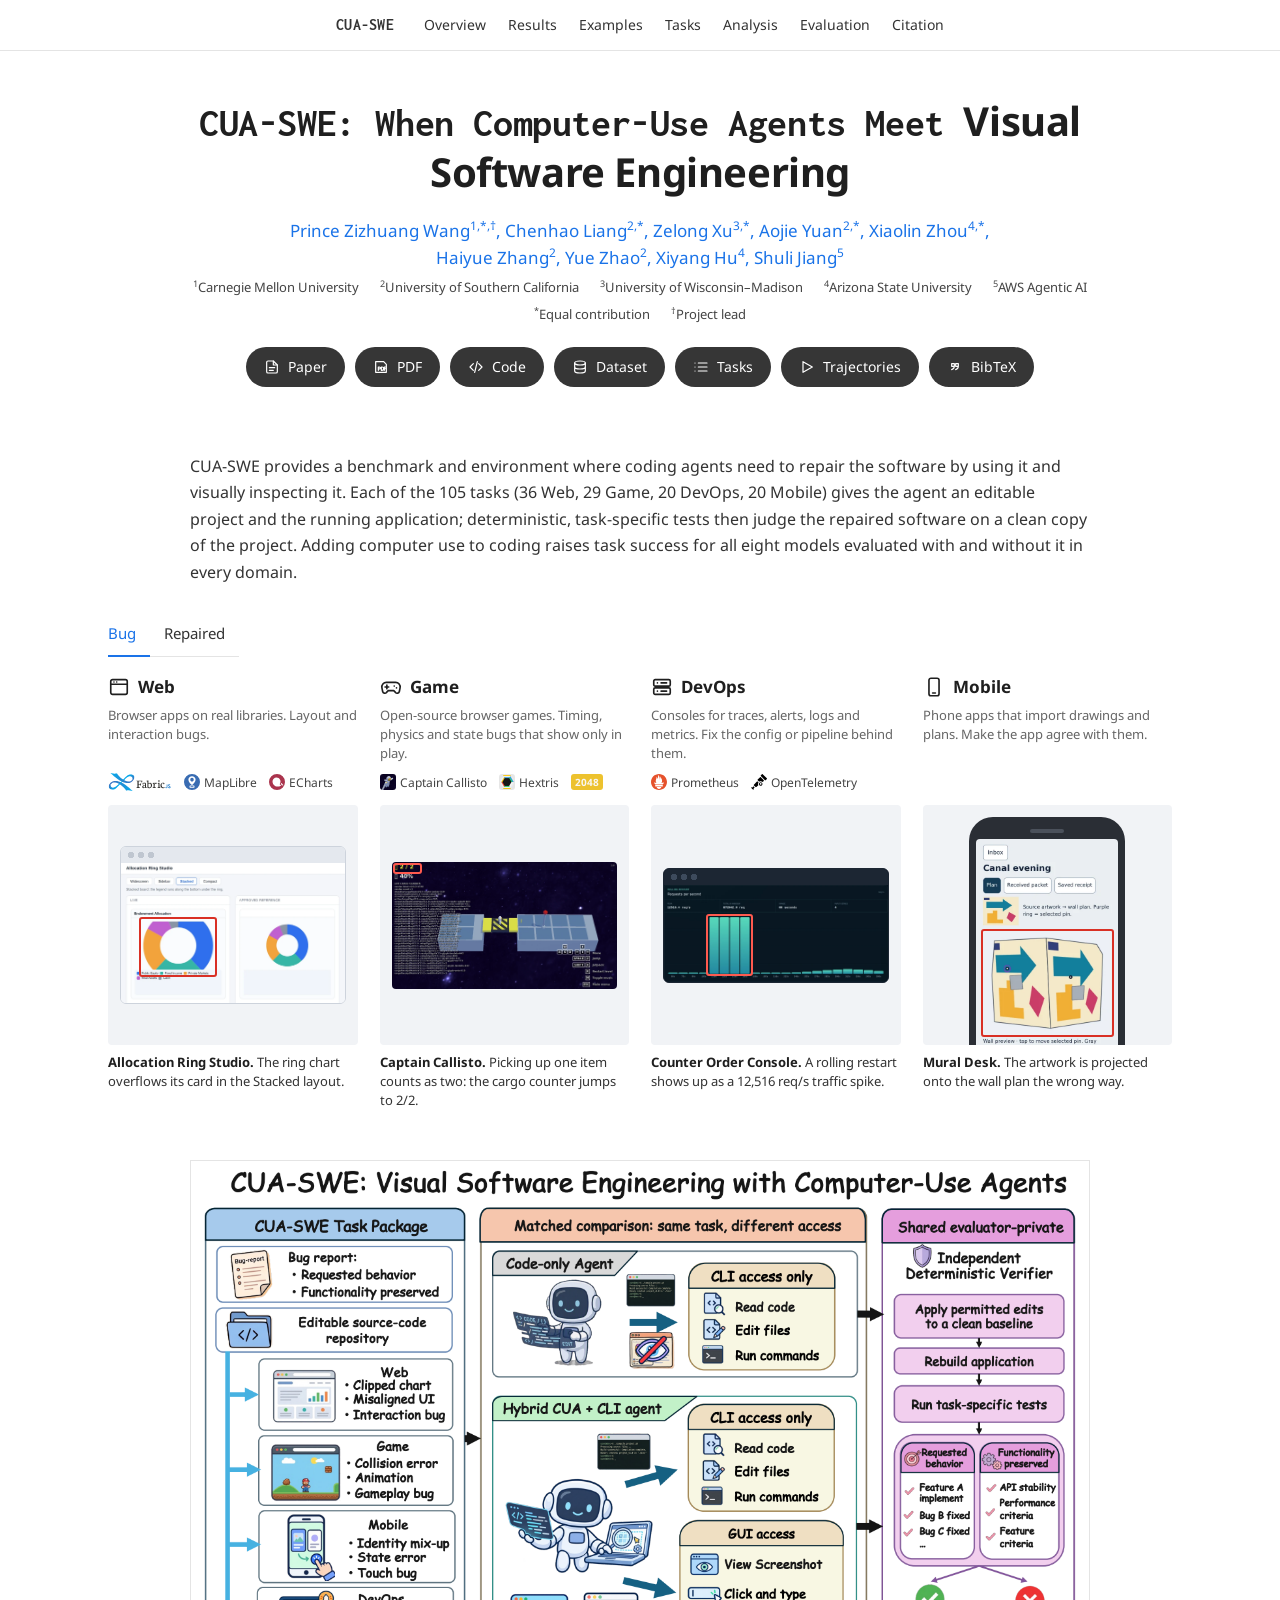
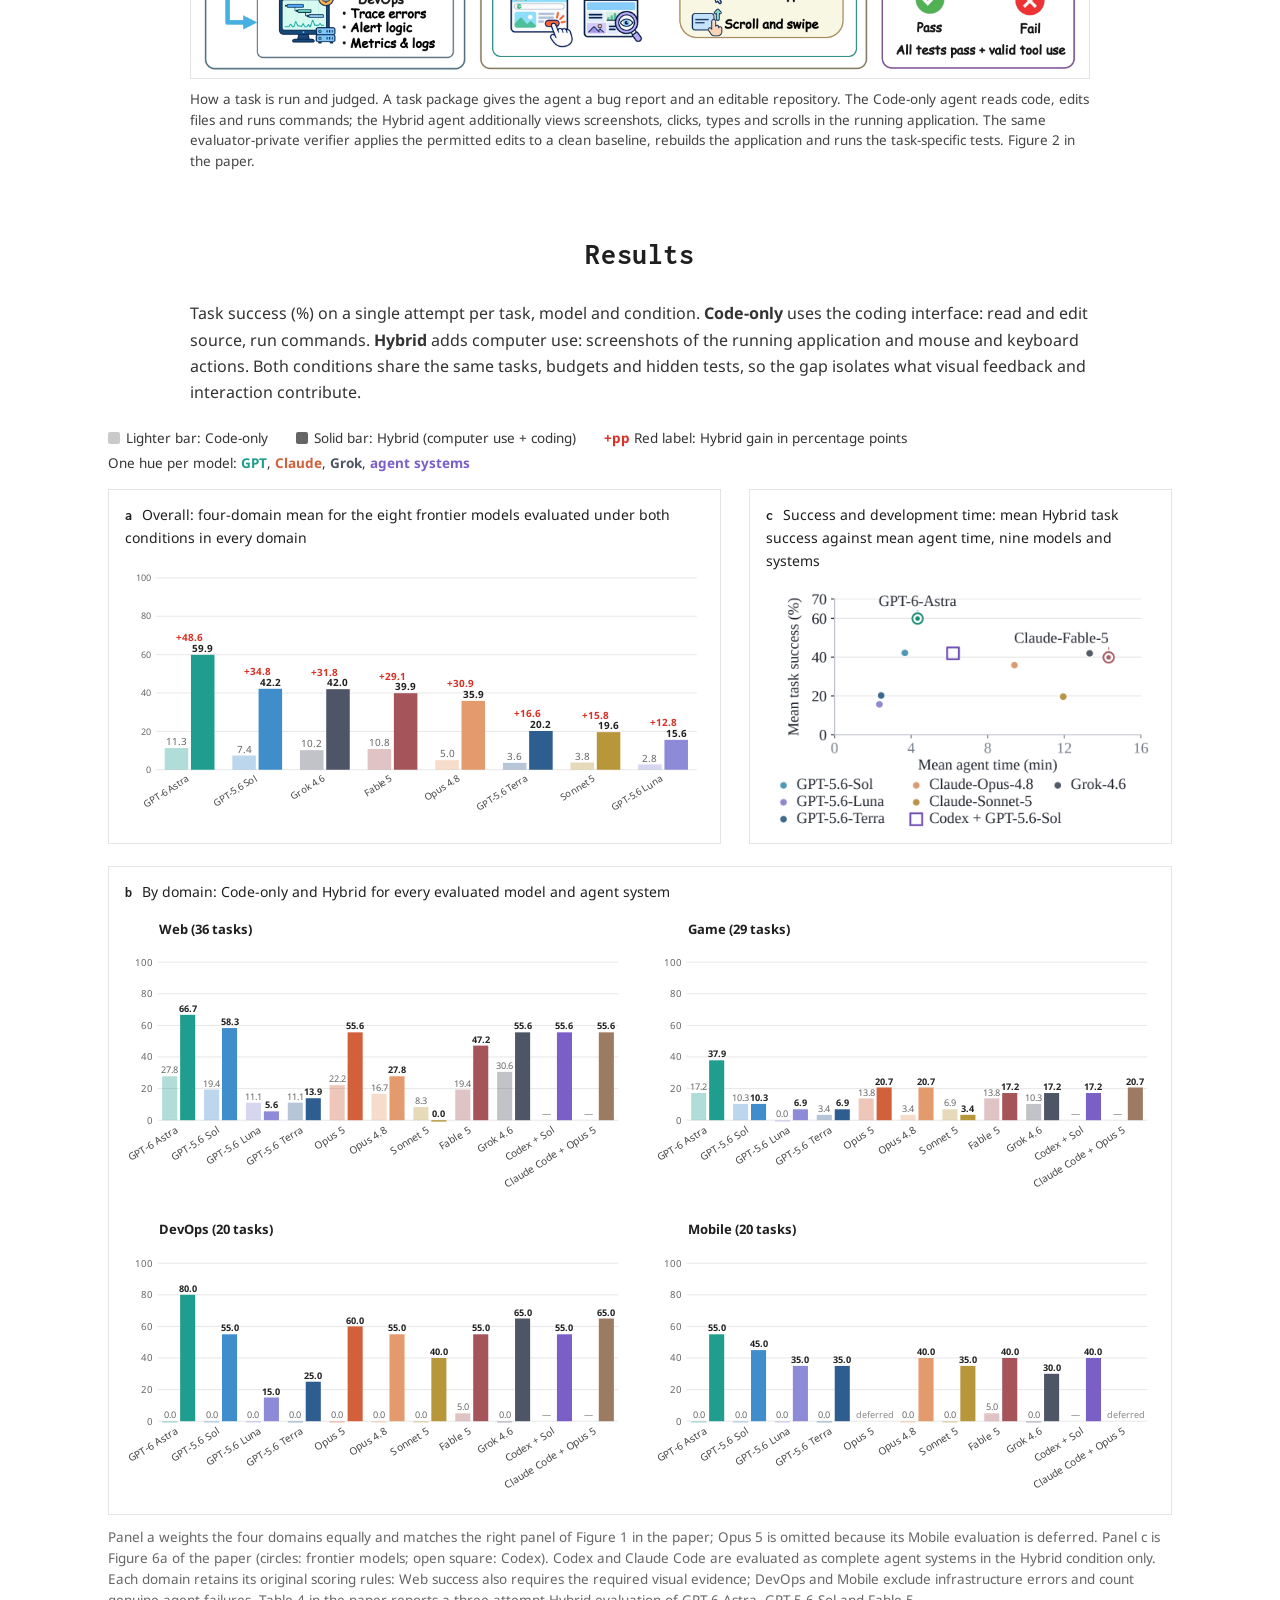
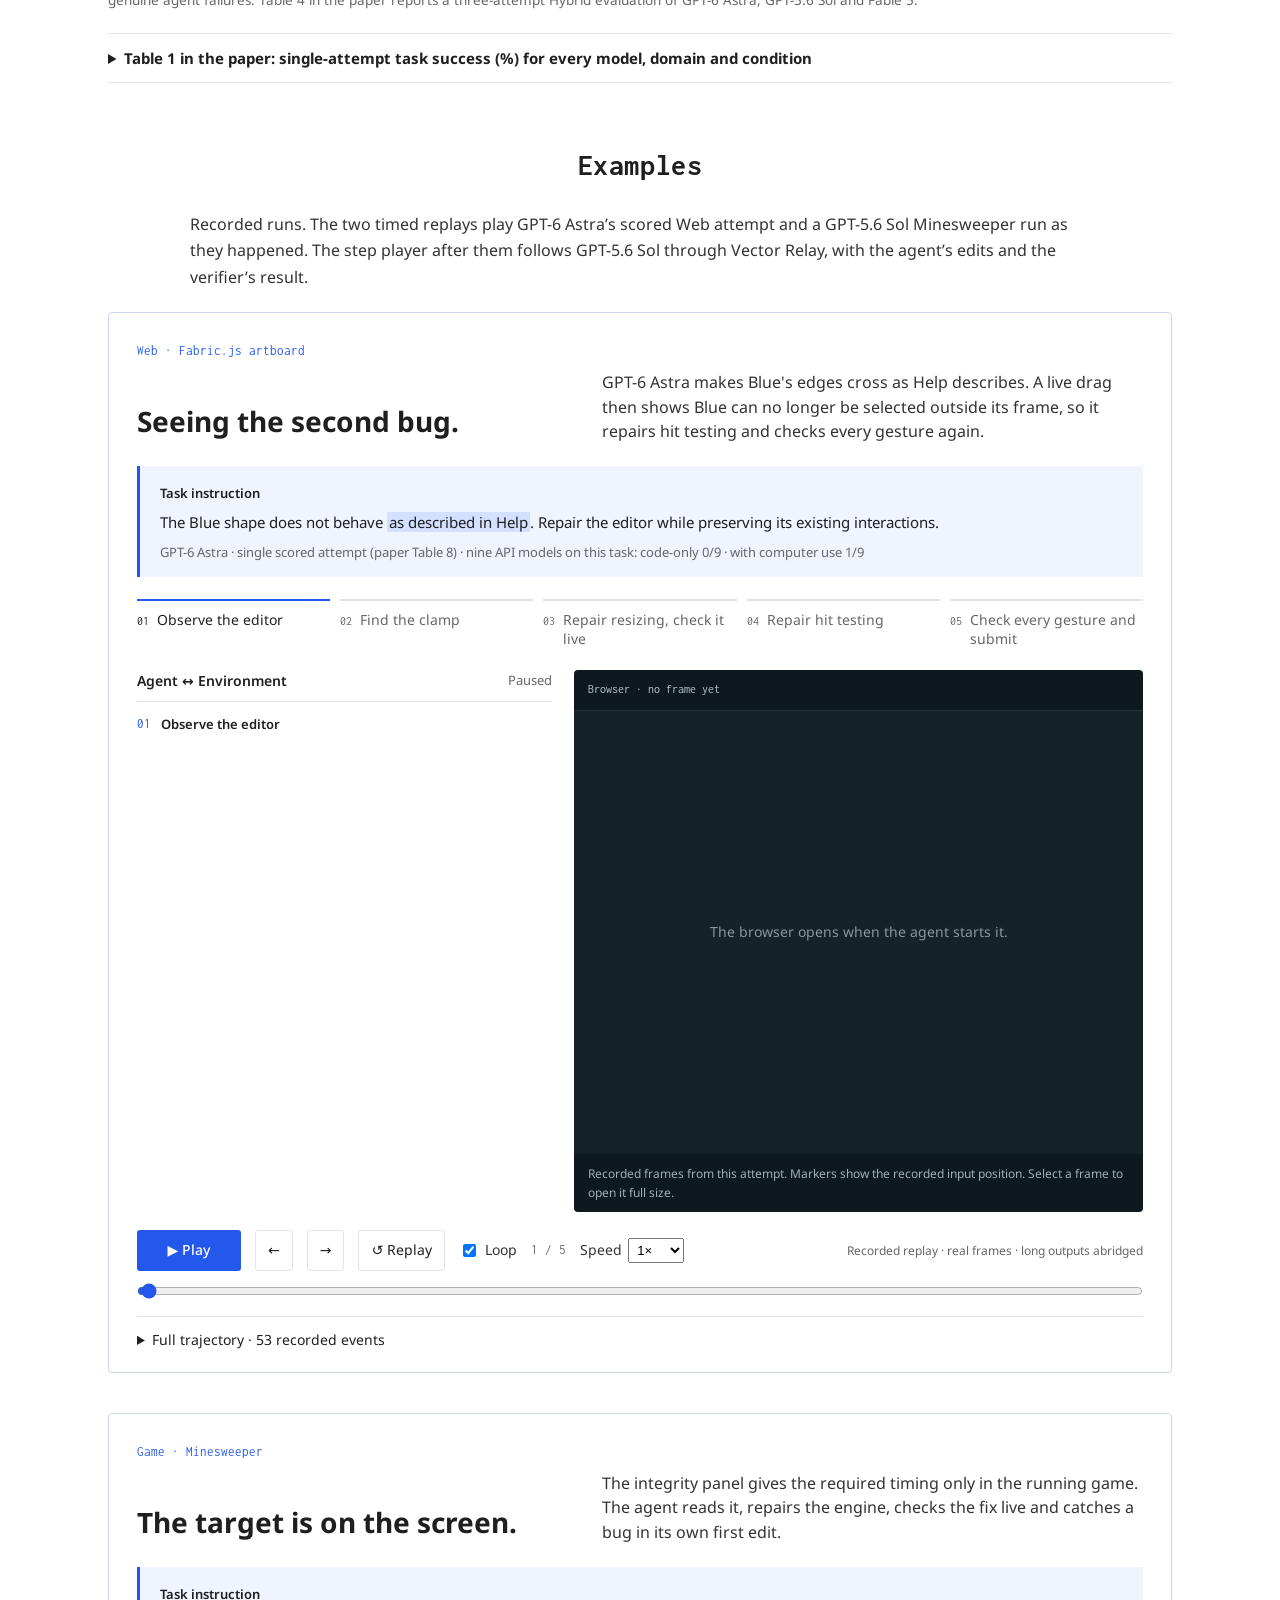
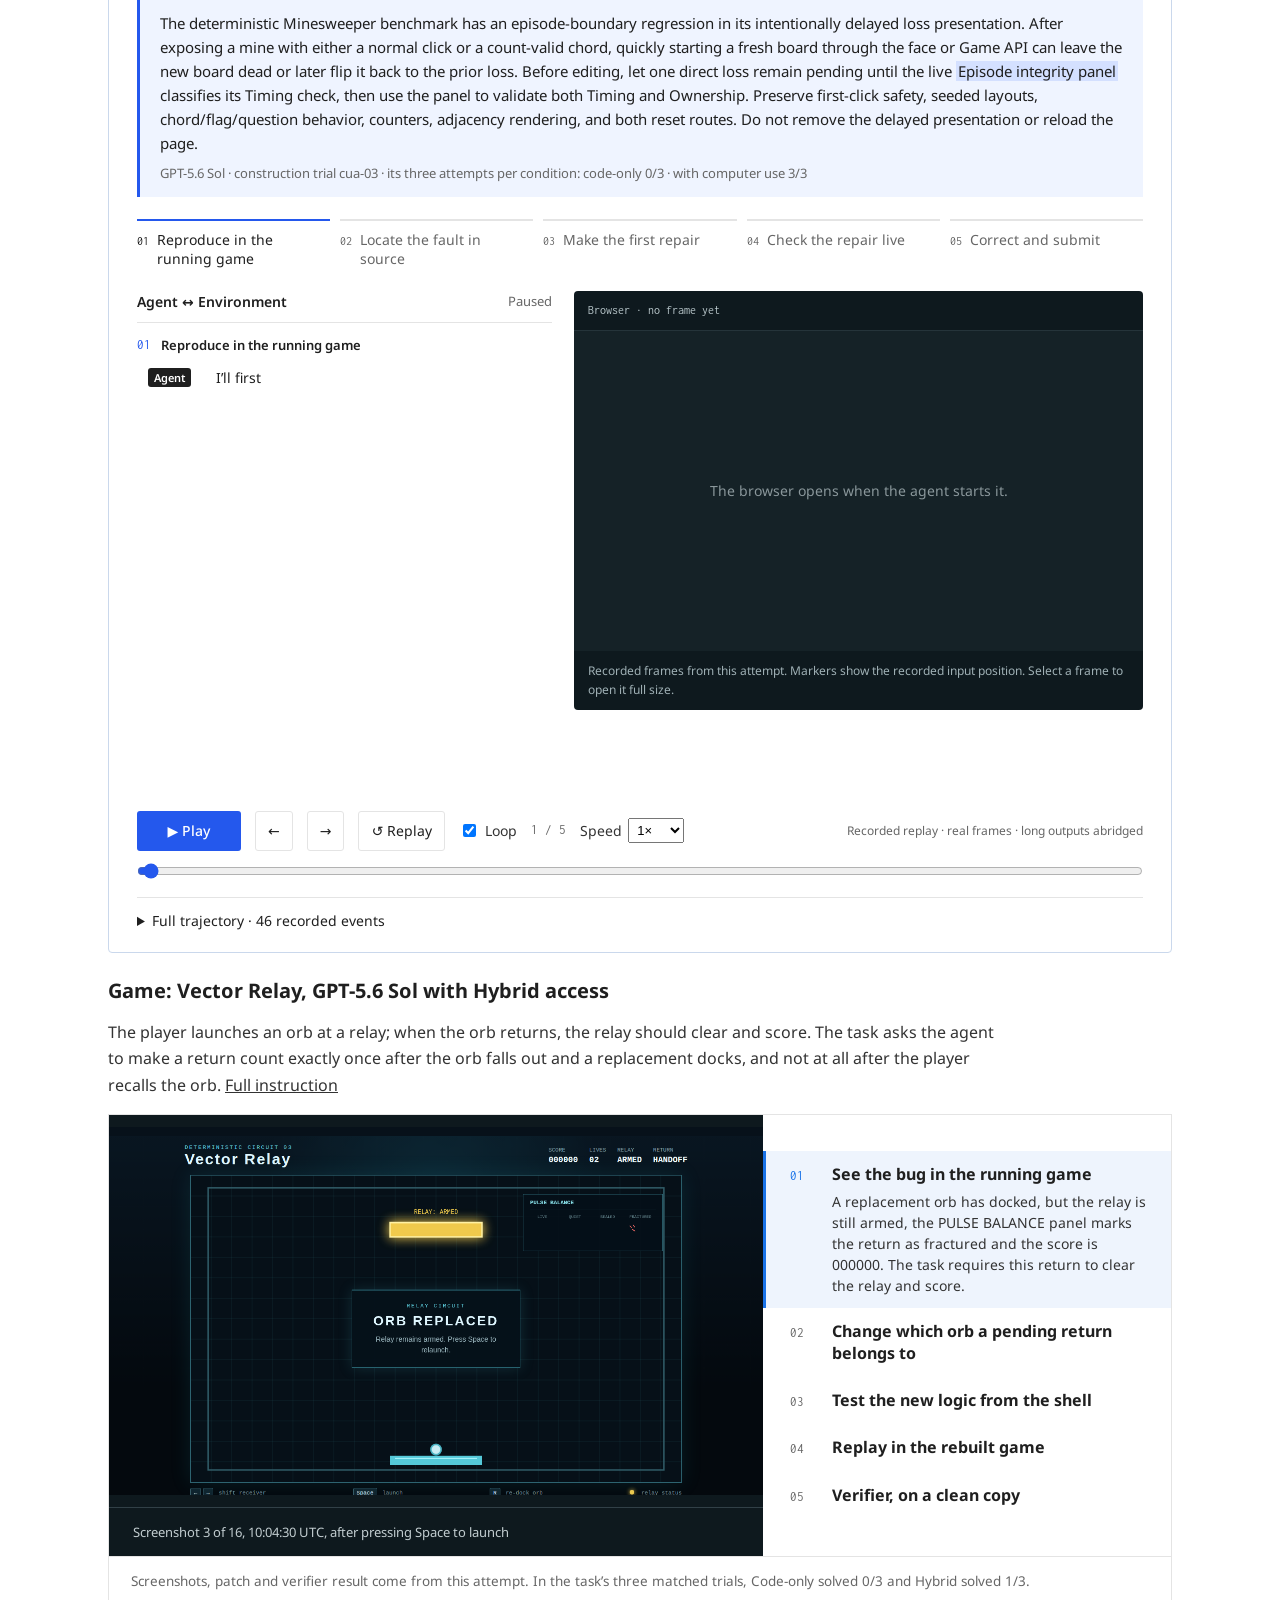
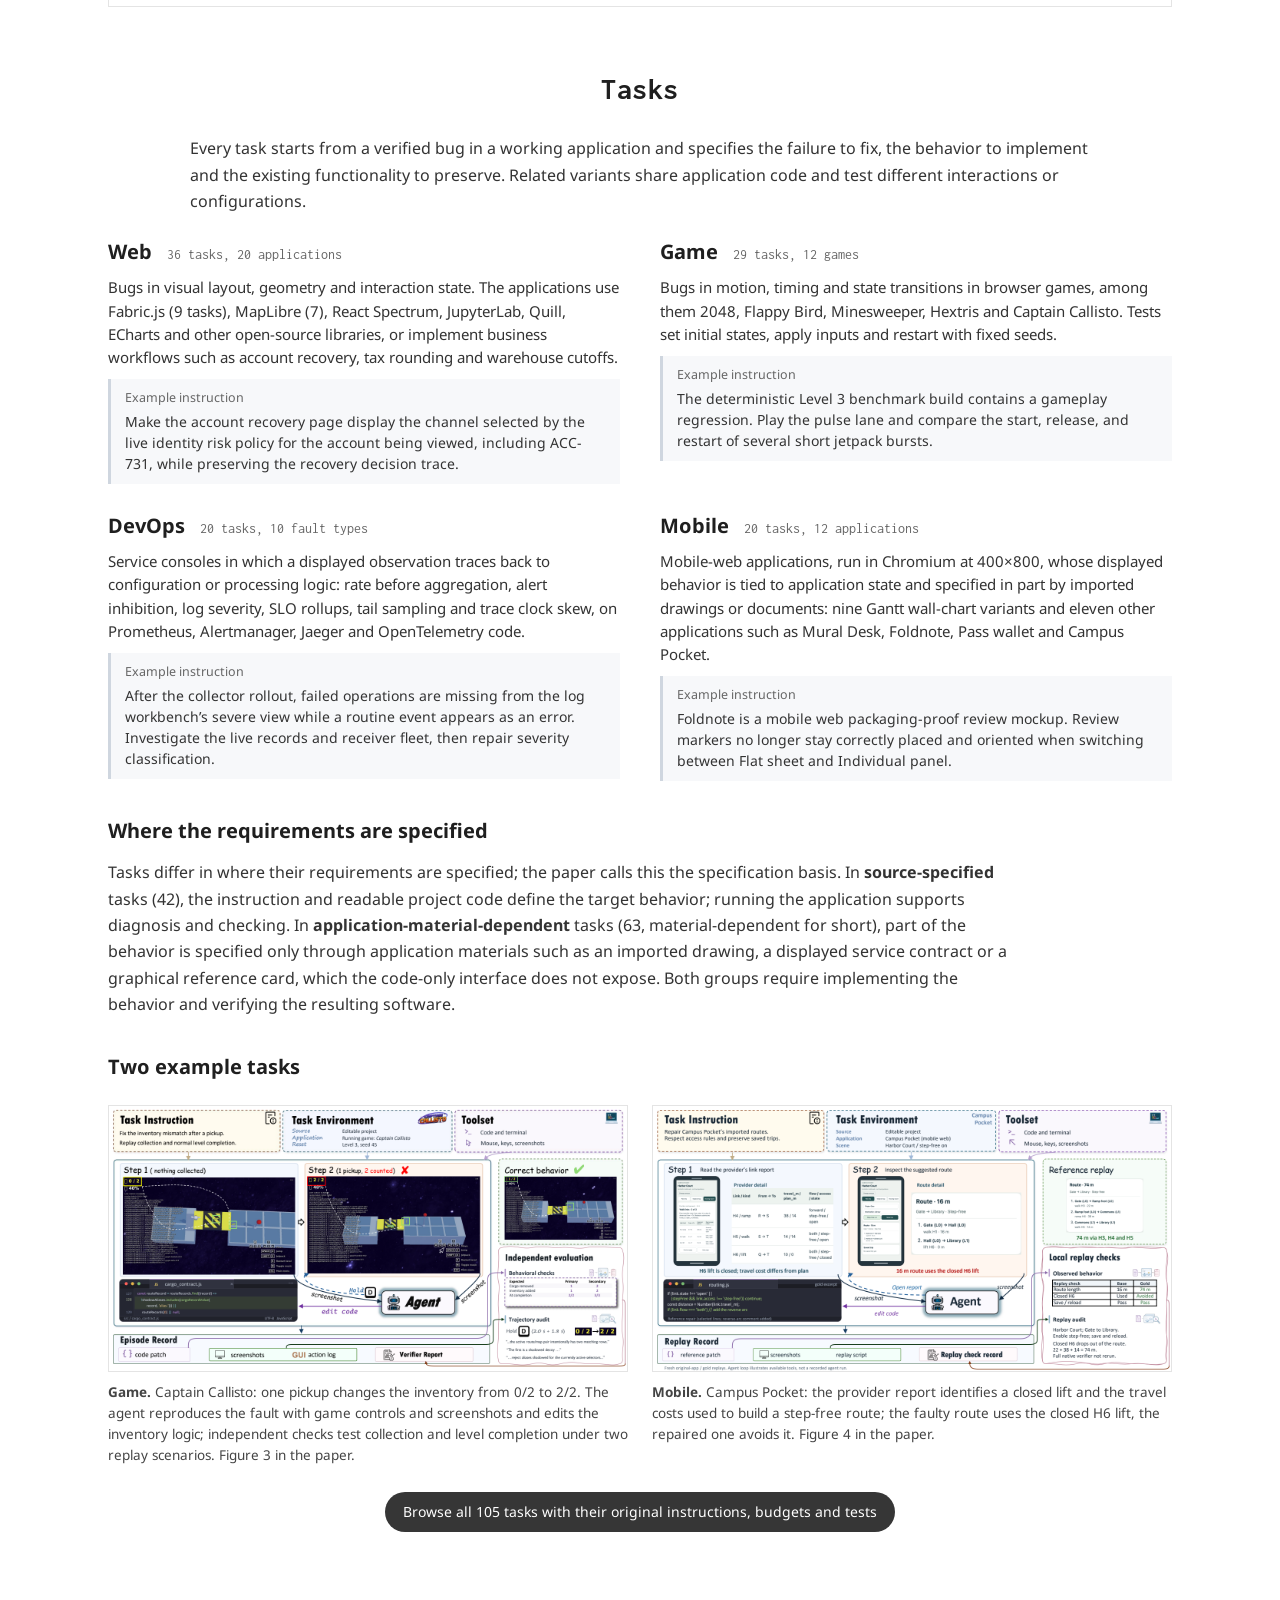
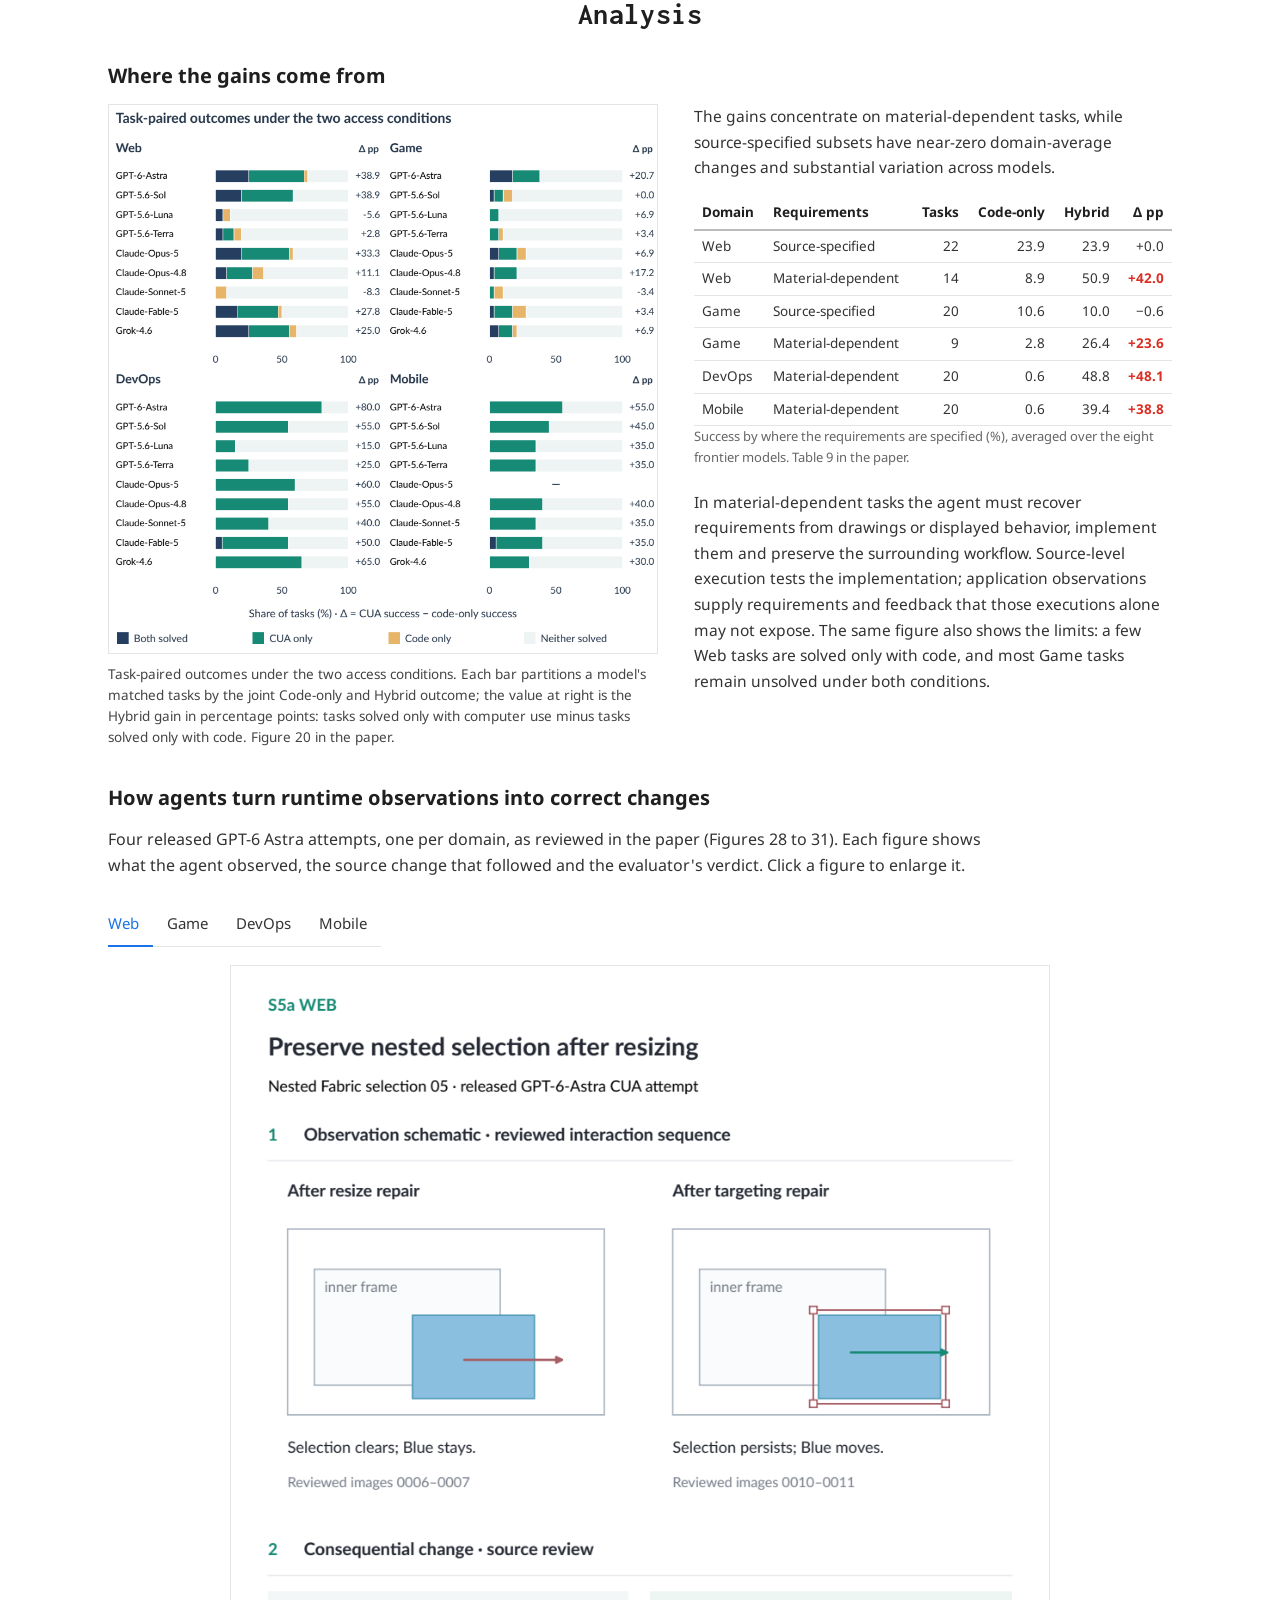
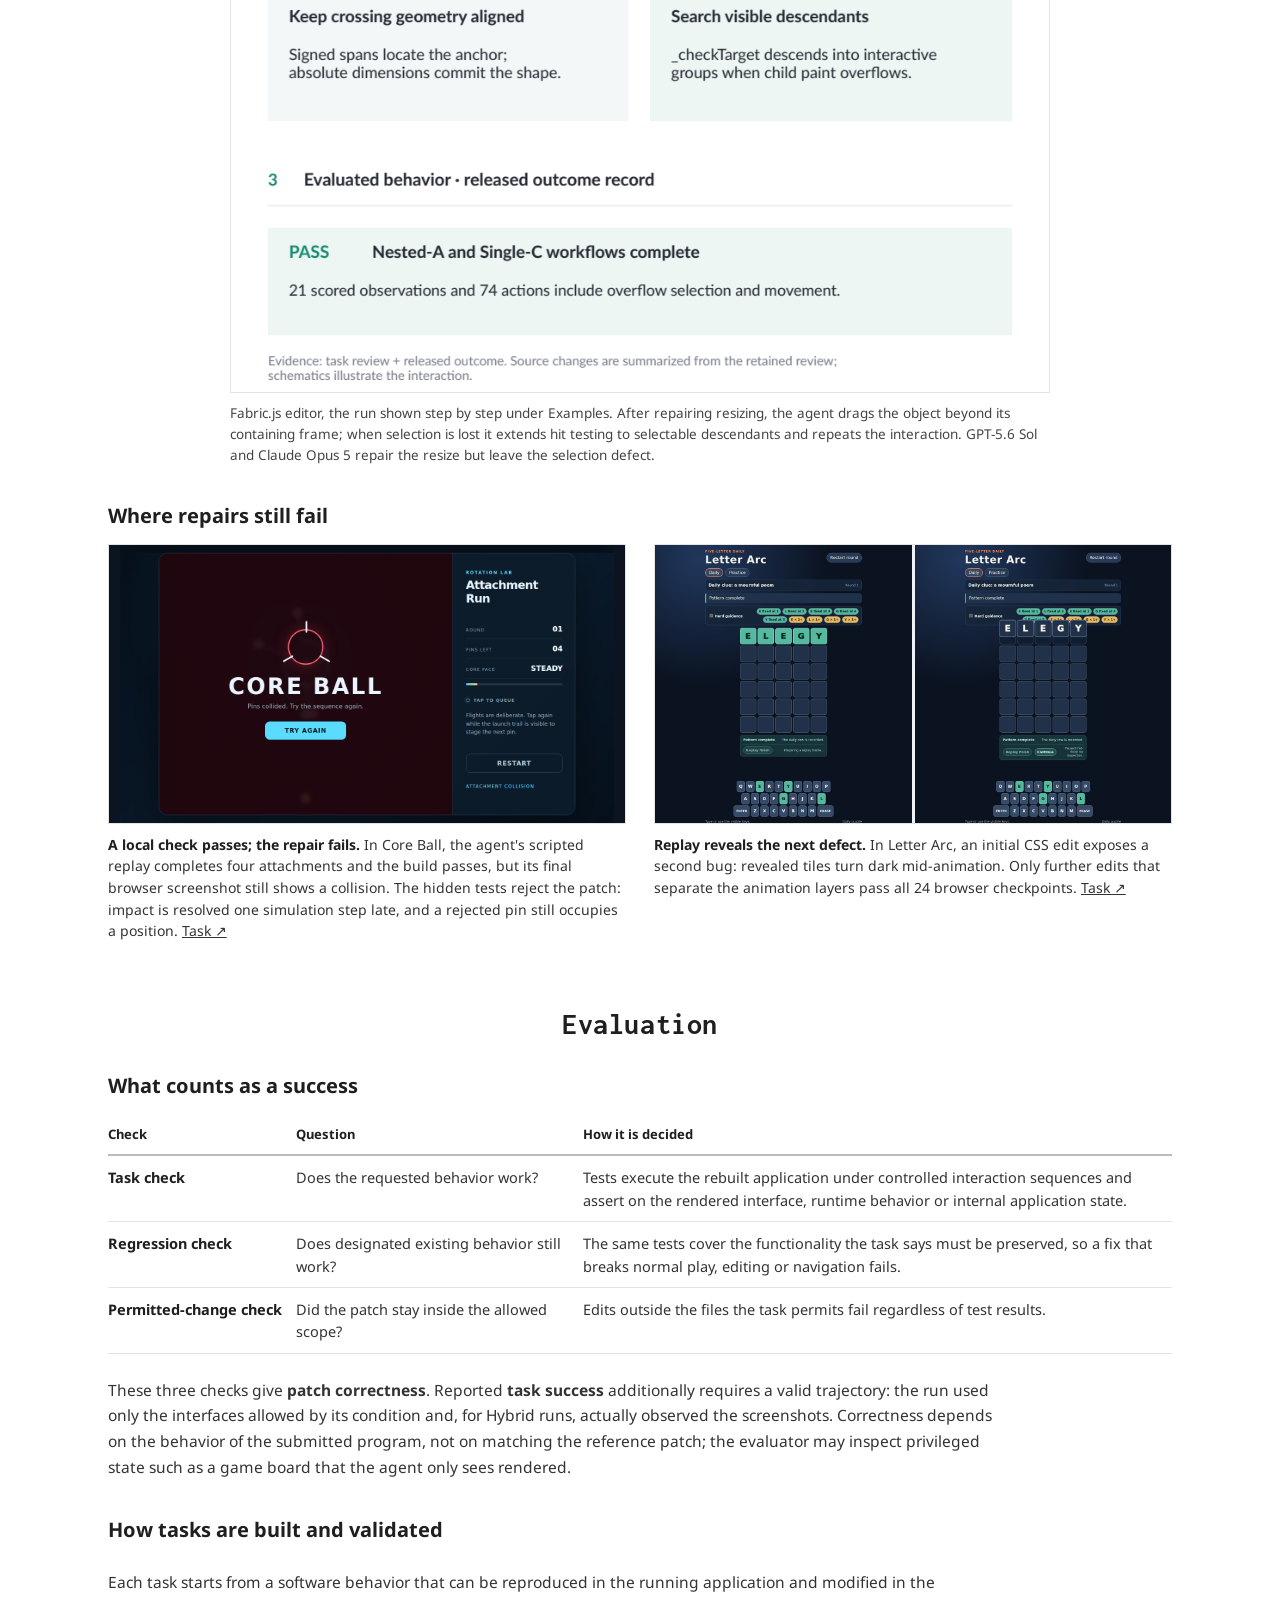
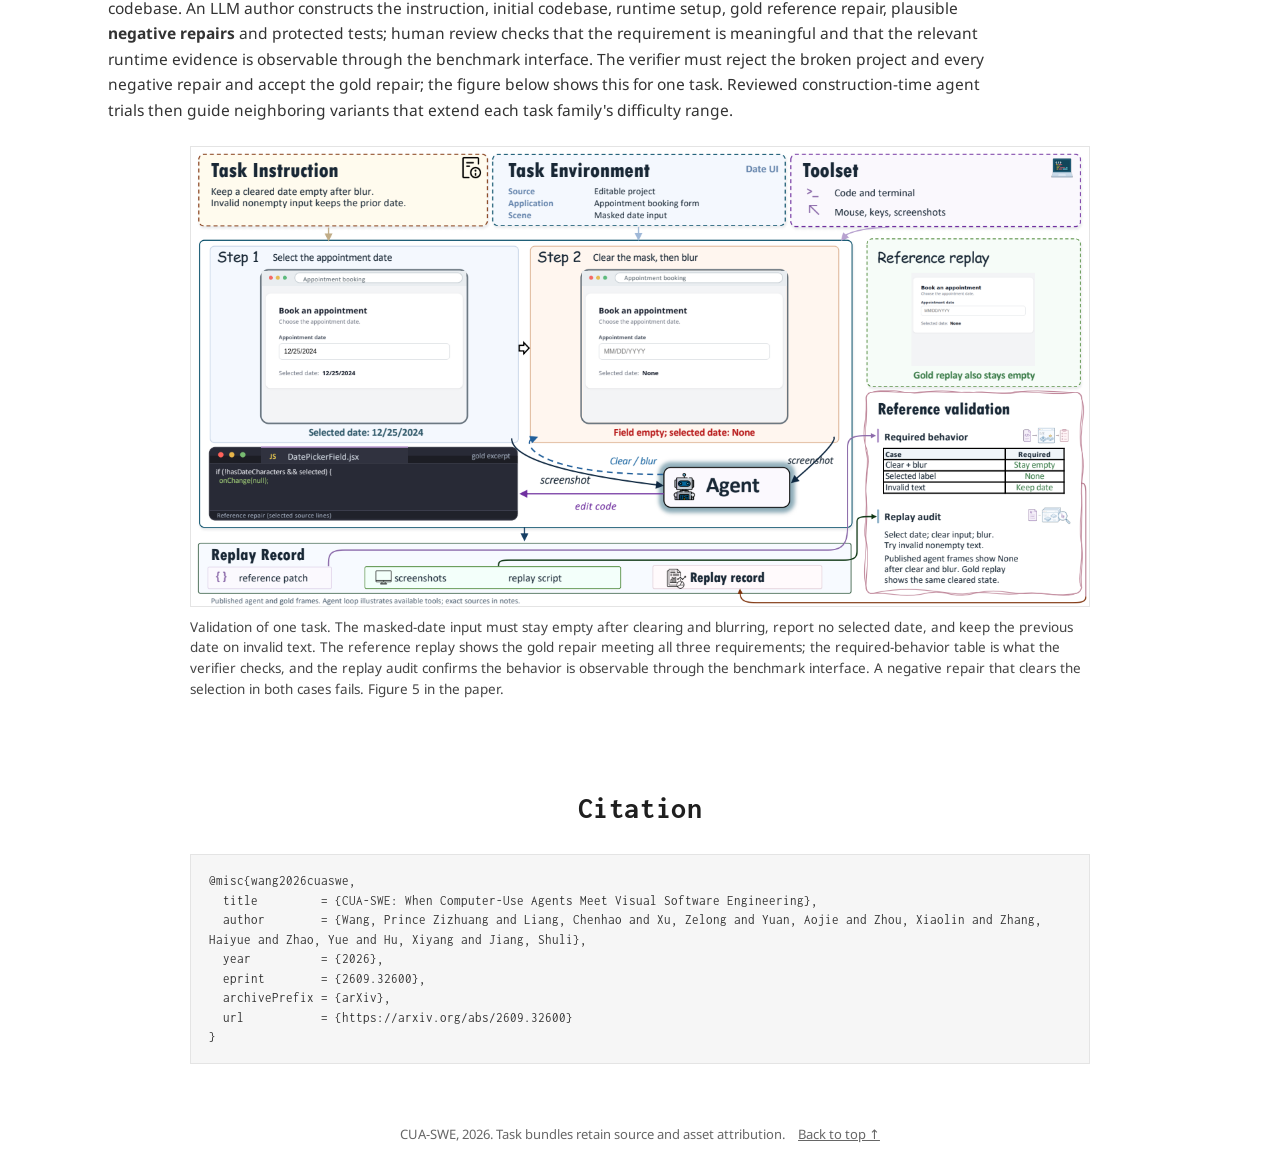
==== commit 52654b1c: "Drop the overview strip caption Co-Authored-By: Claude Opus 5.5 <noreply@anthropic.com>" ====
--- a/index.html
+++ b/index.html
@@ -103,7 +103,6 @@
       </div></div></div>
       <p class="cap"><b>Mural Desk.</b> <span class="bug">The artwork is projected onto the wall plan the wrong way.</span><span class="fixed">The artwork lines up with the wall plan.</span></p>
     </div>
-    <figcaption>One task per domain. Screens come from replays of the original and the reference-repaired application; the Game bug screen is from a recorded GPT-5.6 Sol attempt. Logos belong to their projects.</figcaption>
   </figure>
   <figure class="fig wide overview-fig zoomable">
     <img src="assets/media/figures/figure2.png" alt="The CUA-SWE development and evaluation pipeline: task package, matched comparison of a code-only agent and a hybrid computer-use agent, and the shared evaluator-private deterministic verifier" width="1378" height="793" loading="lazy">
--- a/assets/css/site.css
+++ b/assets/css/site.css
@@ -101,7 +101,6 @@
 .strip .mobile .box { left: 3%; top: 42%; width: 94%; height: 51%; }
 .strip .cap { min-height: 4.35em; font-size: 13px; line-height: 1.45; color: #333; margin: 8px 0 16px; }
 .strip .cap b { color: var(--ink); }
-.strip figcaption { grid-column: 1 / -1; font-size: 12.5px; color: var(--muted); margin-top: 2px; }
 
 /* Results panels */
 .panels { display: grid; grid-template-columns: 1.45fr 1fr; gap: 22px 28px; margin-top: 8px; }
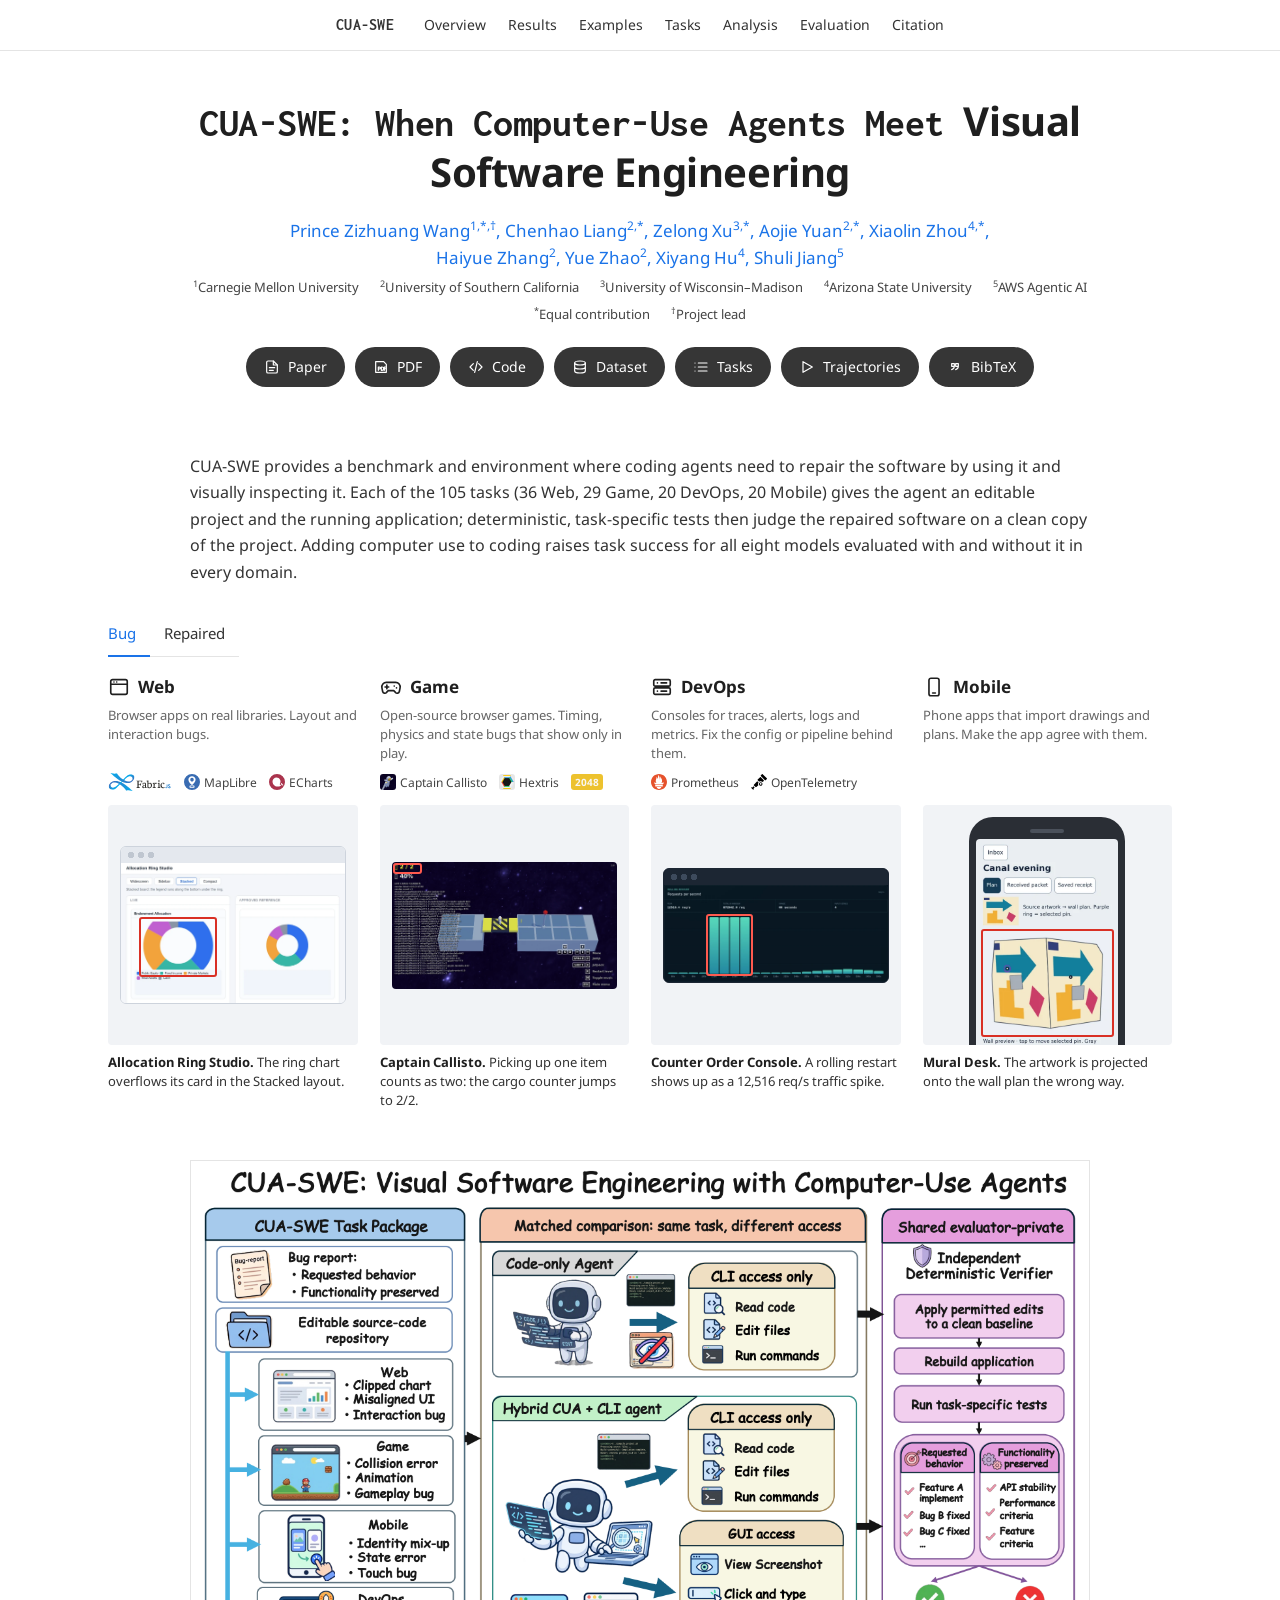
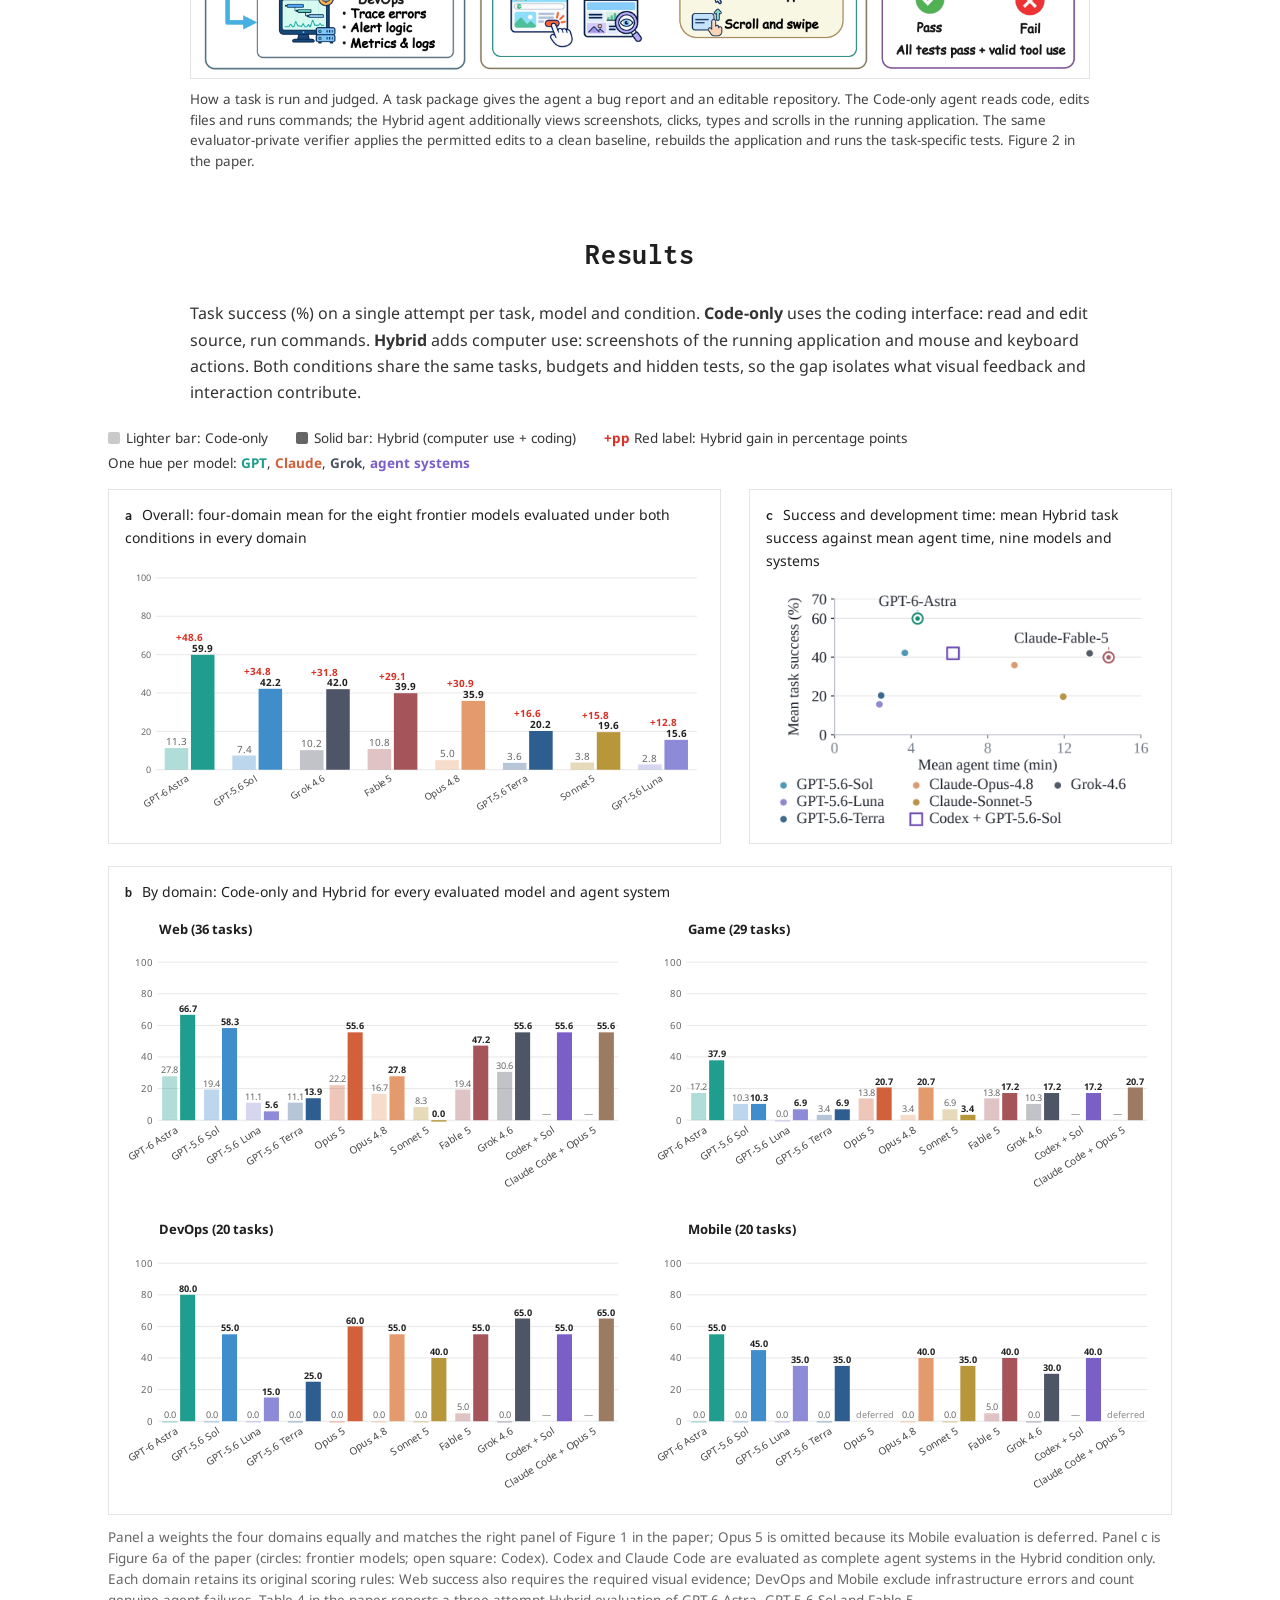
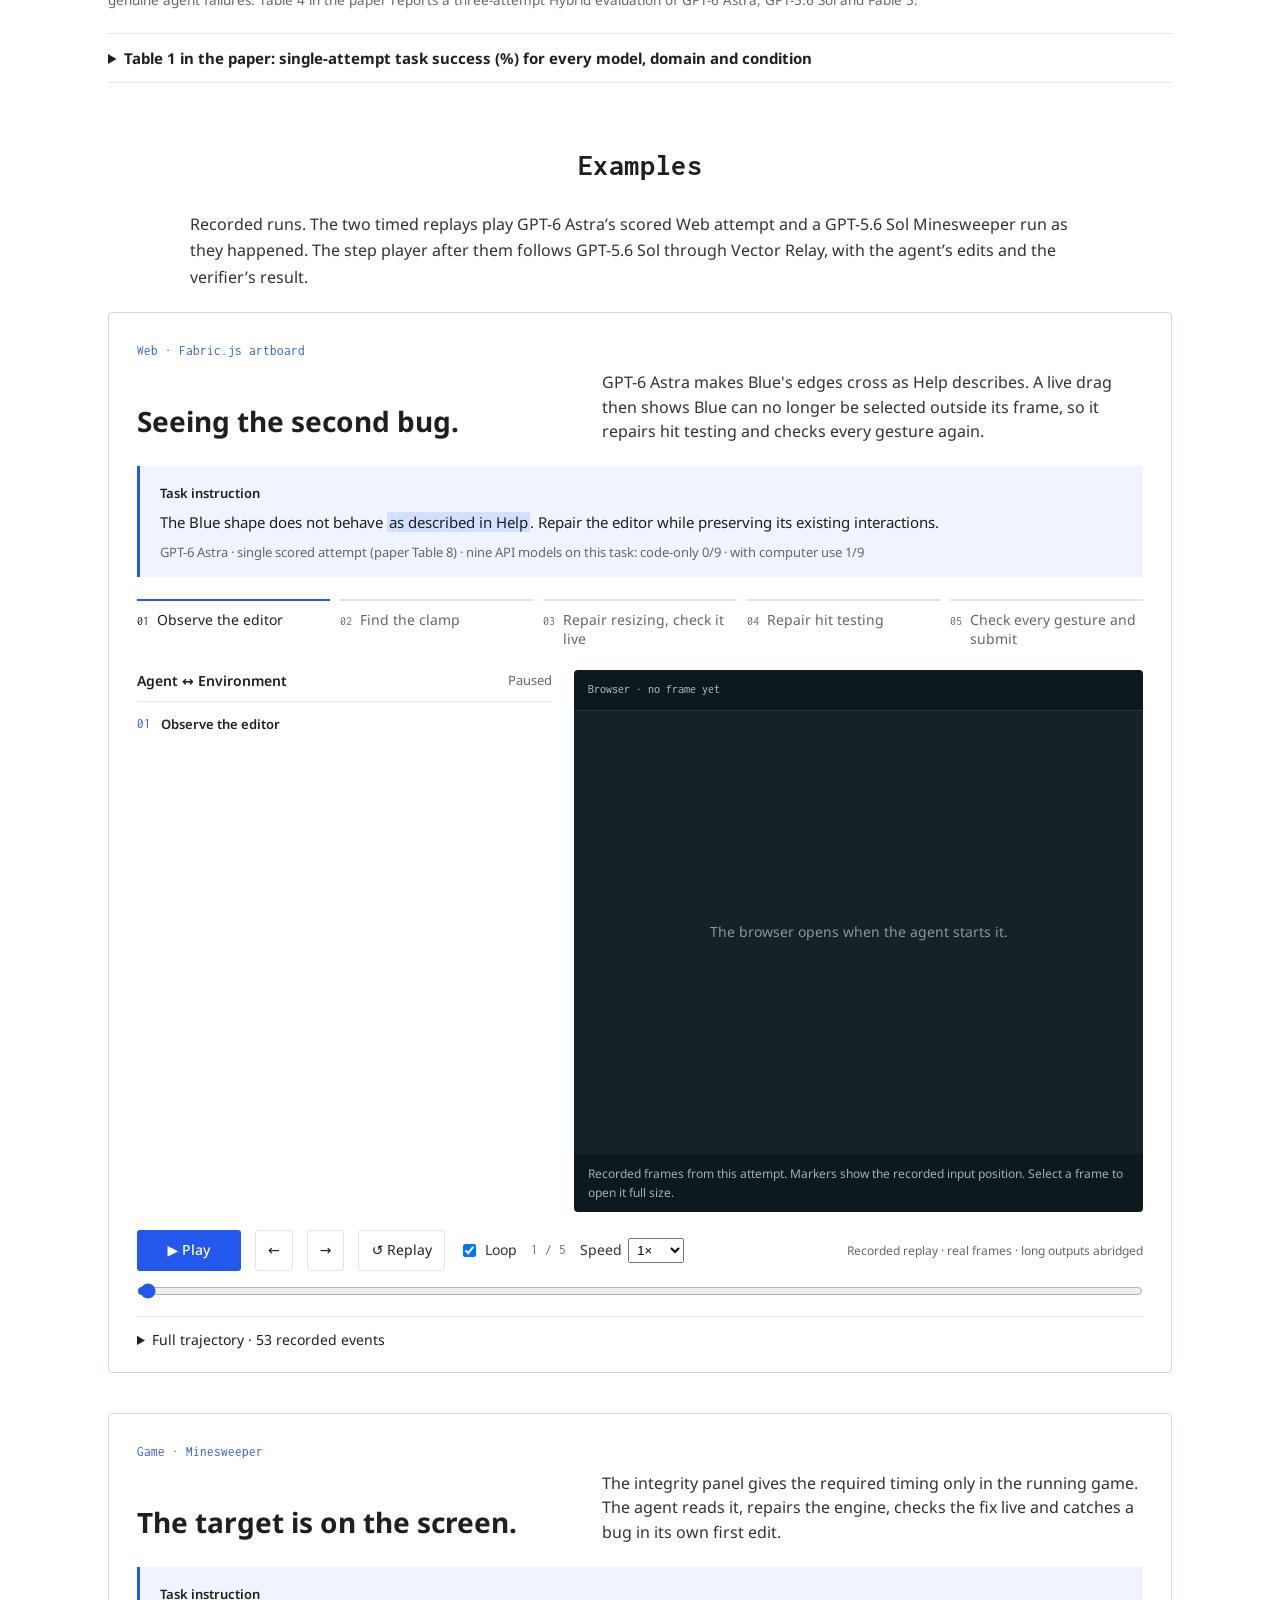
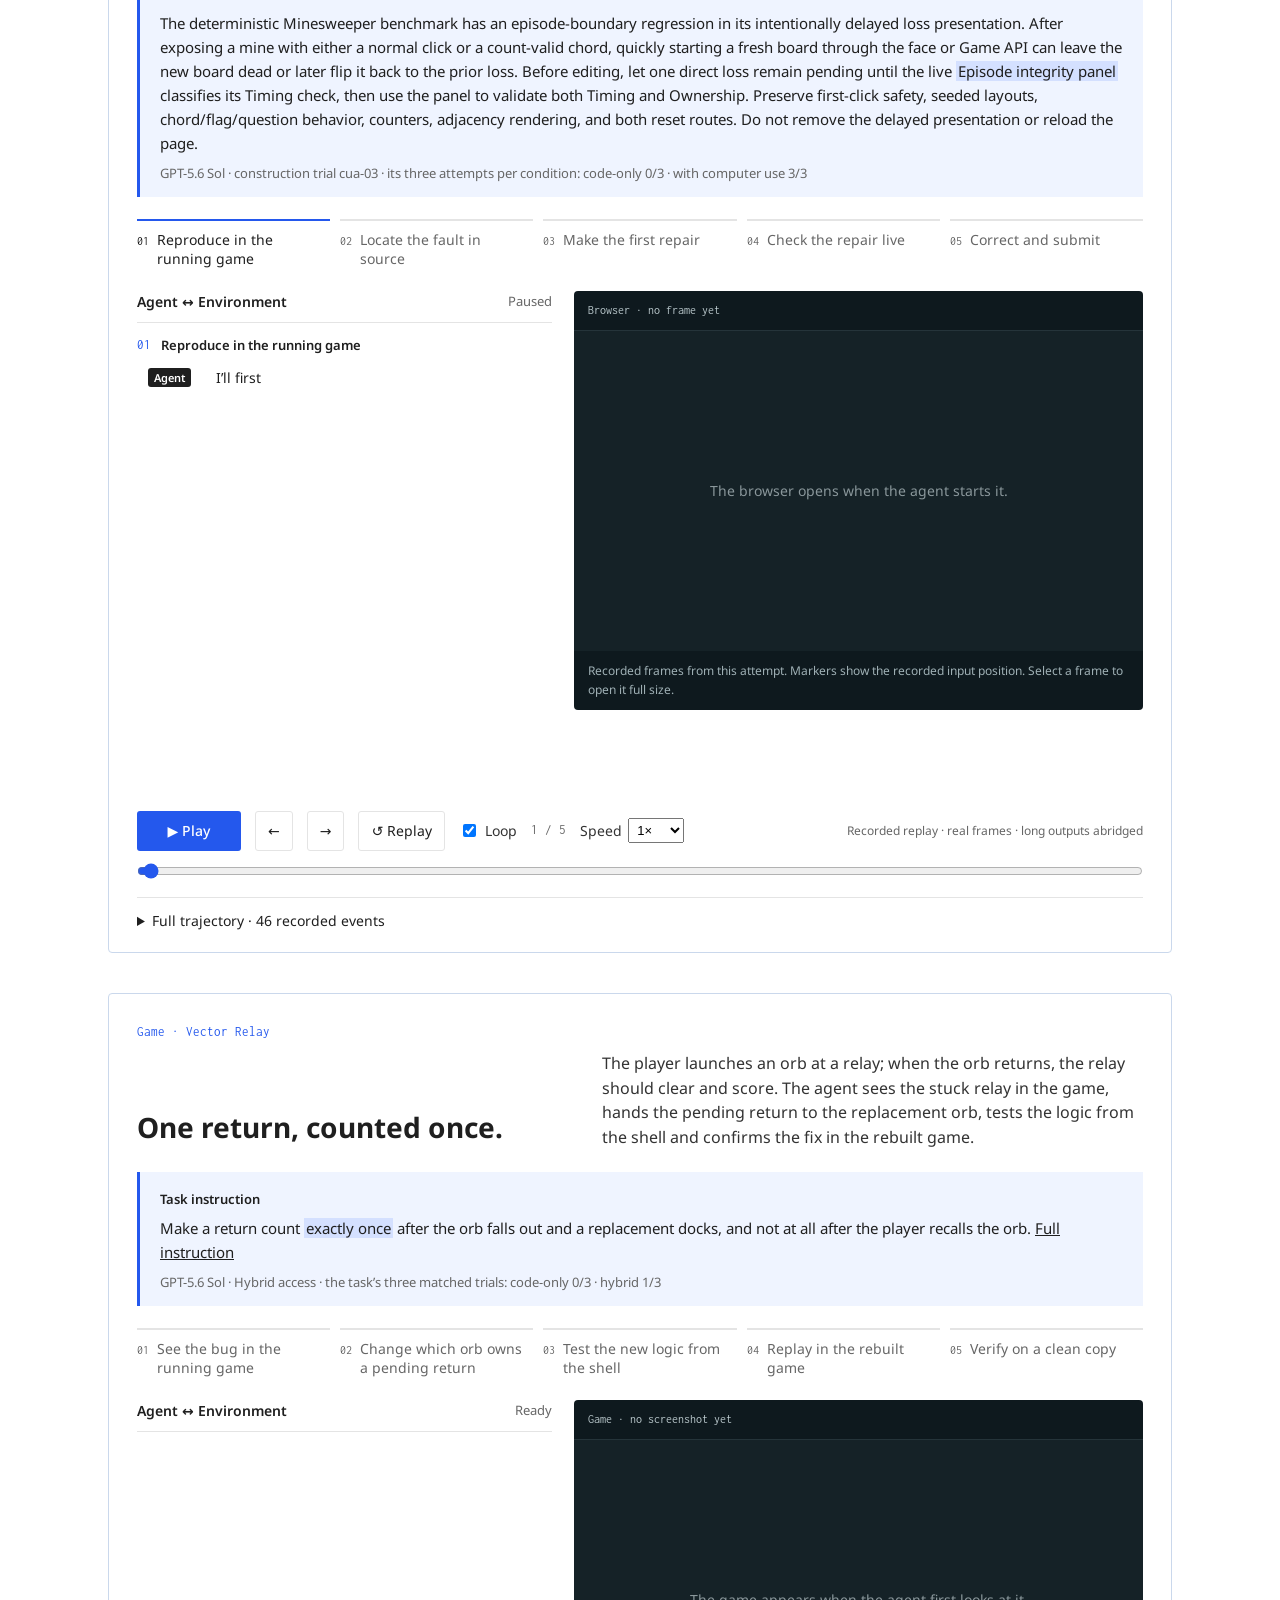
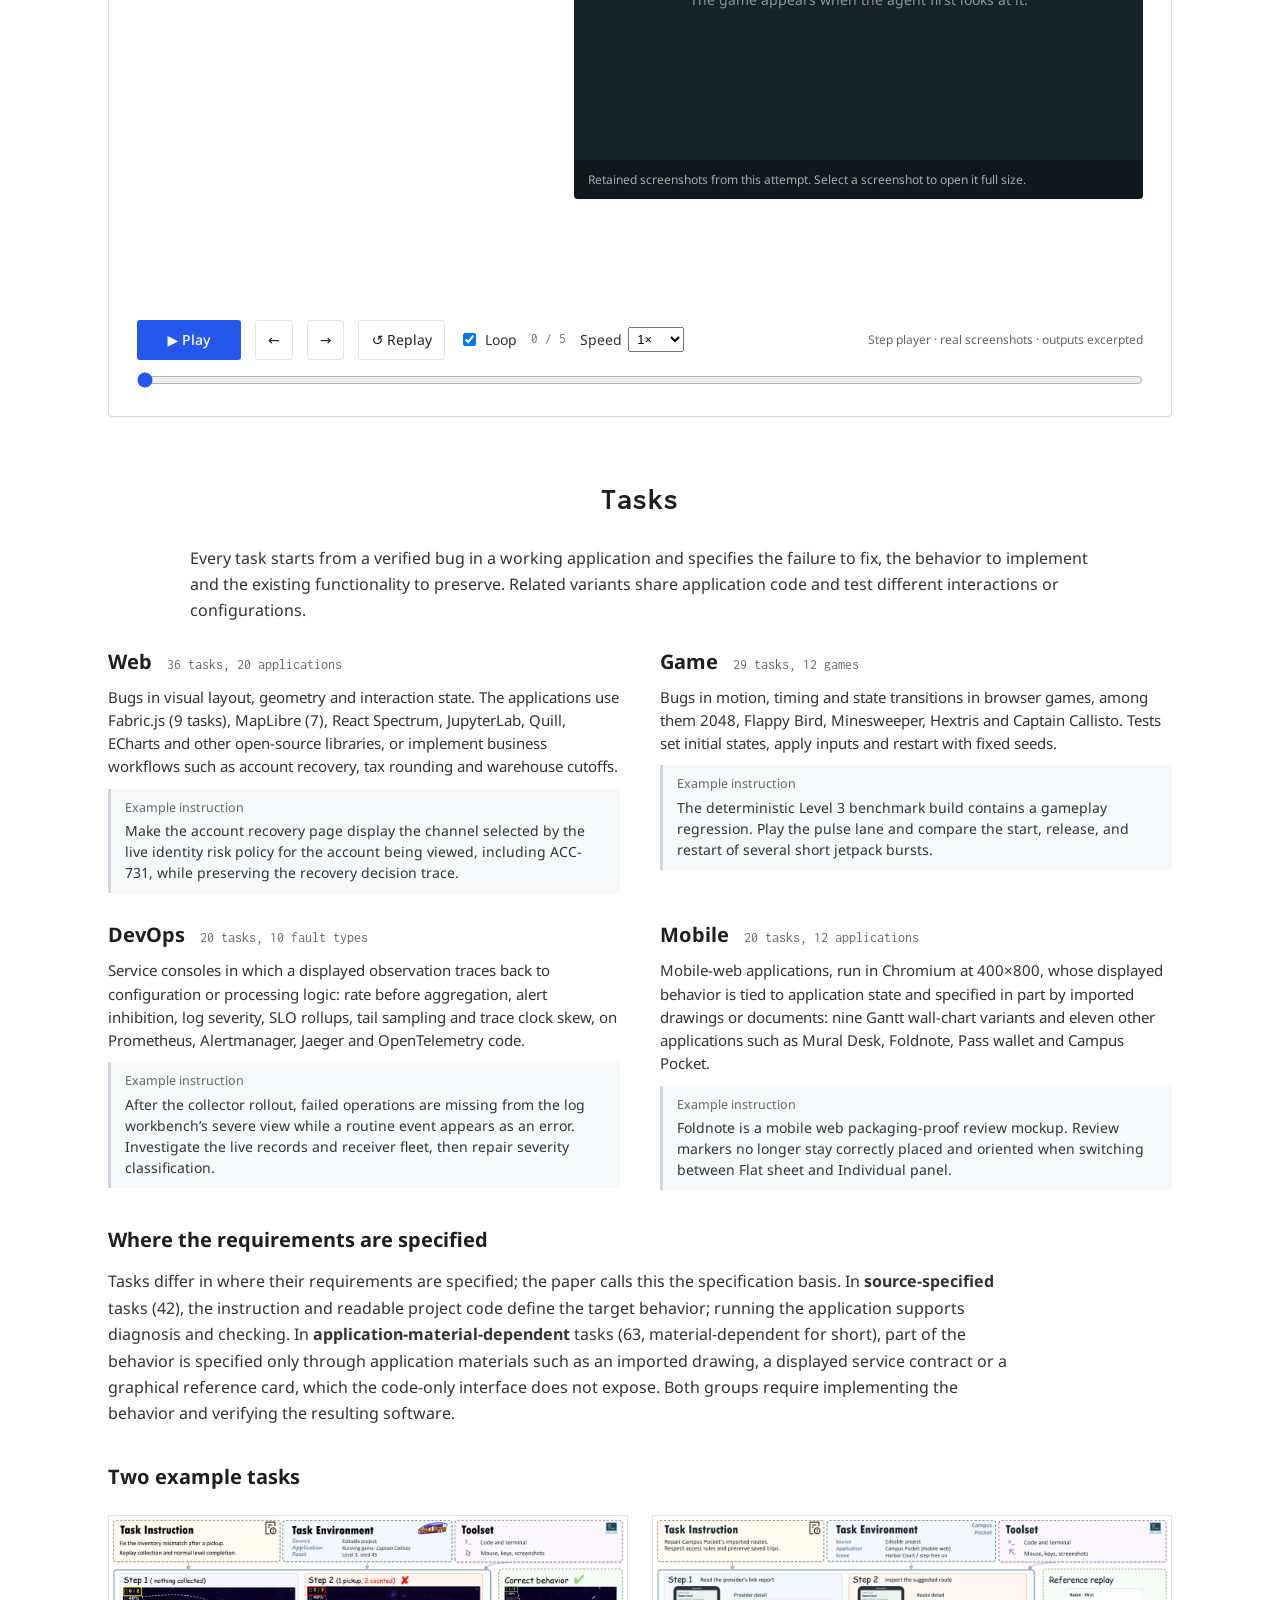
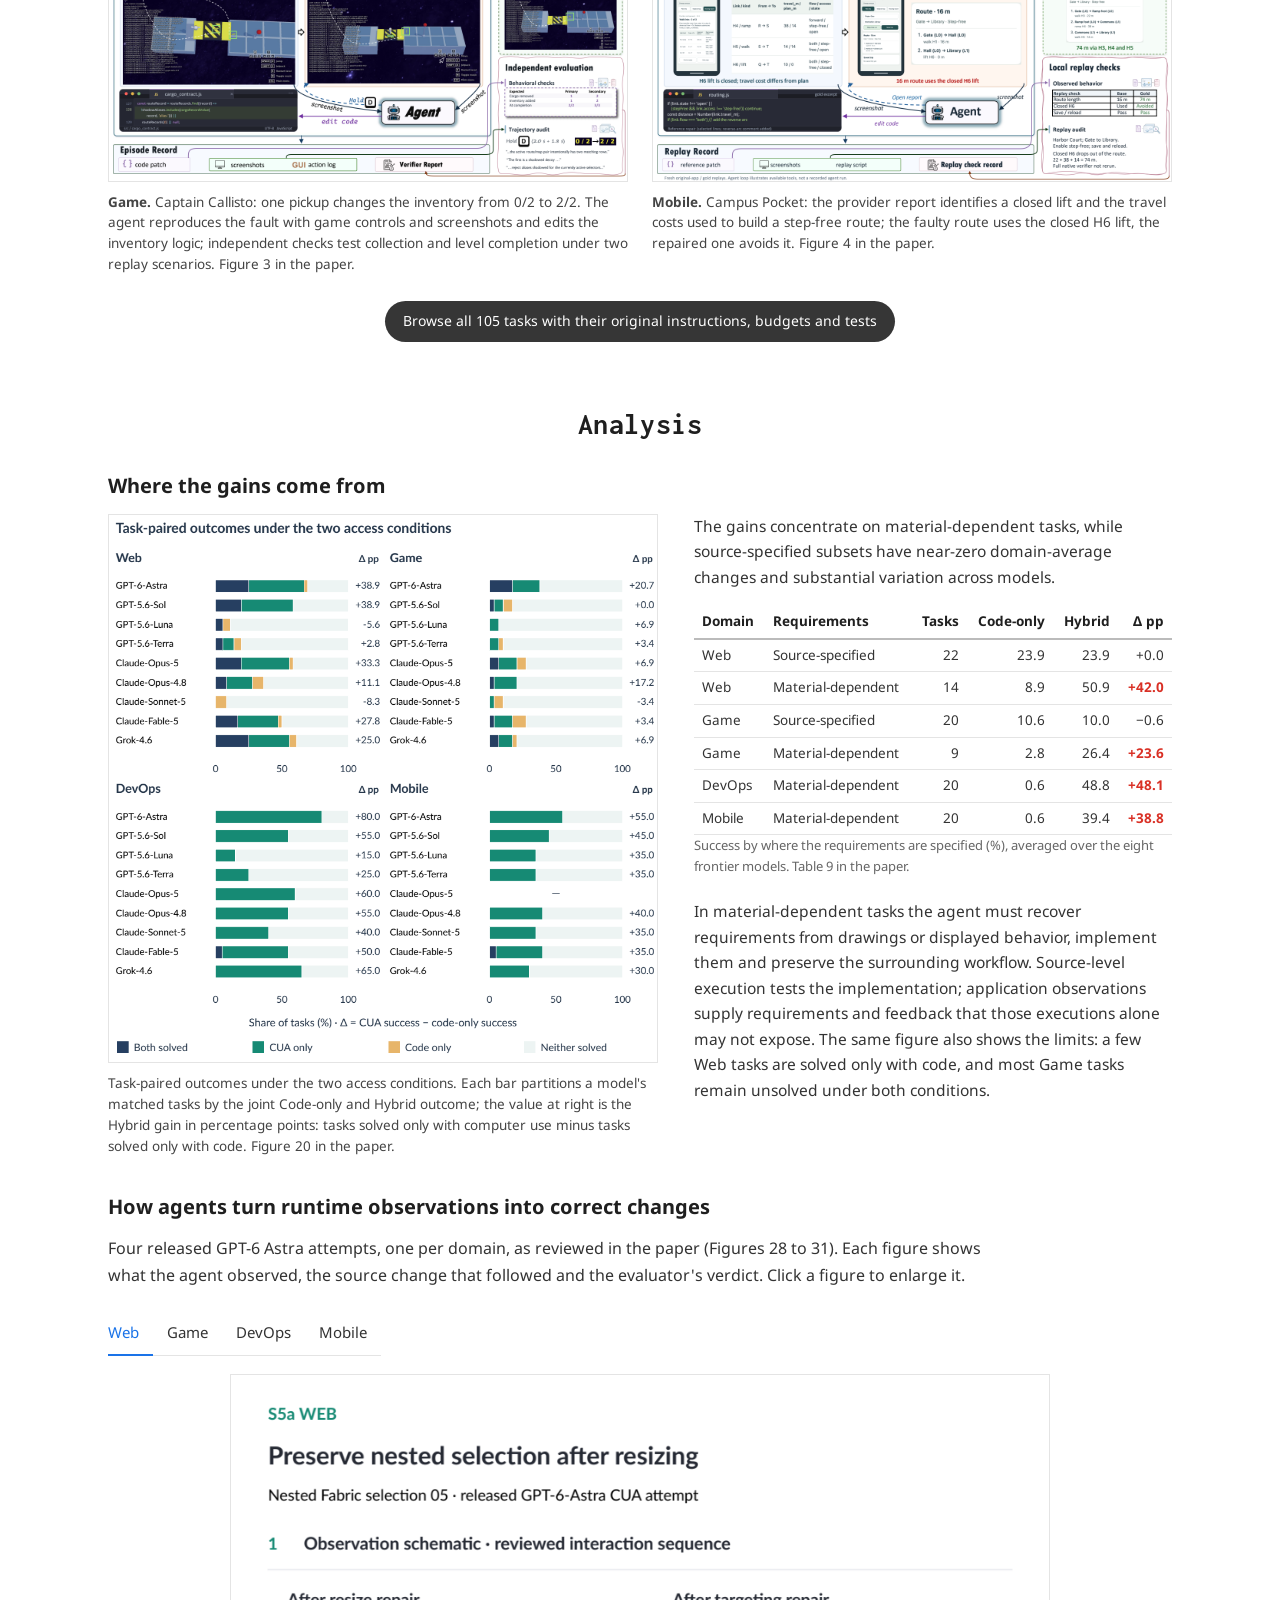
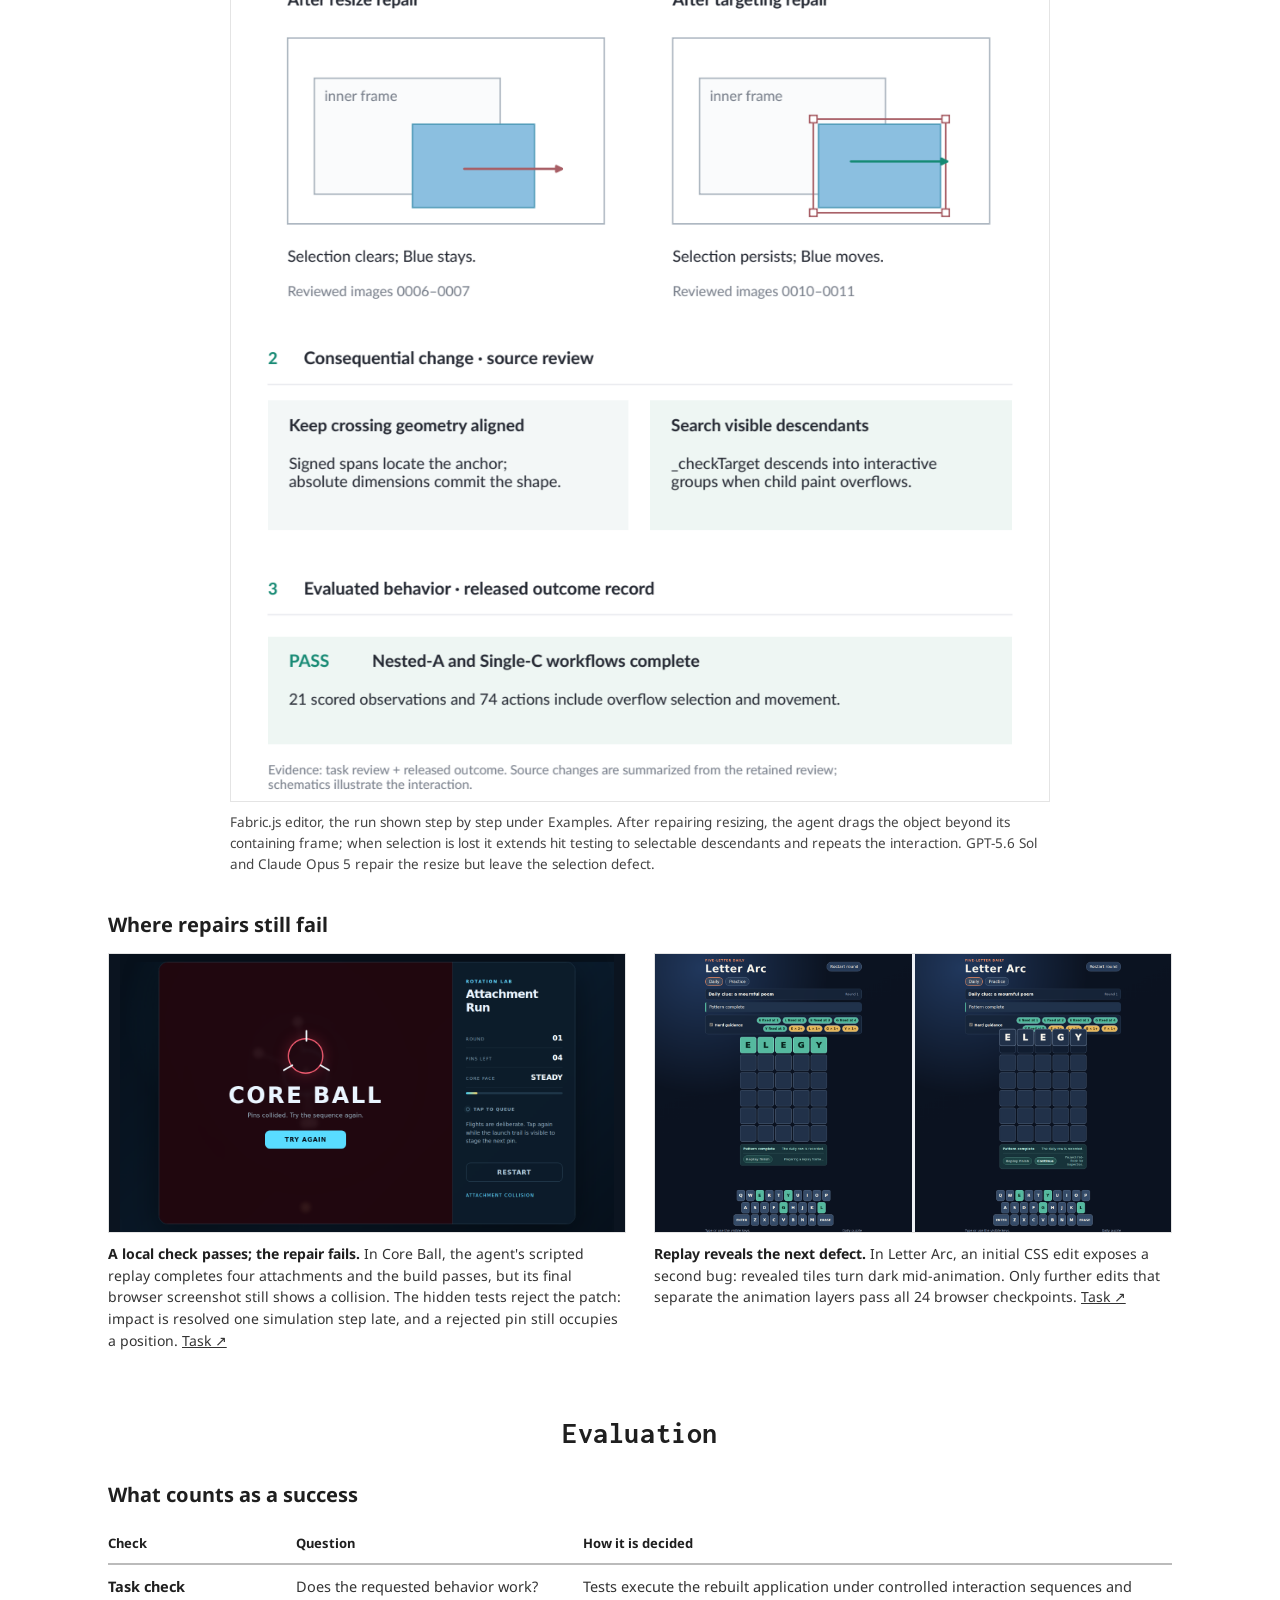
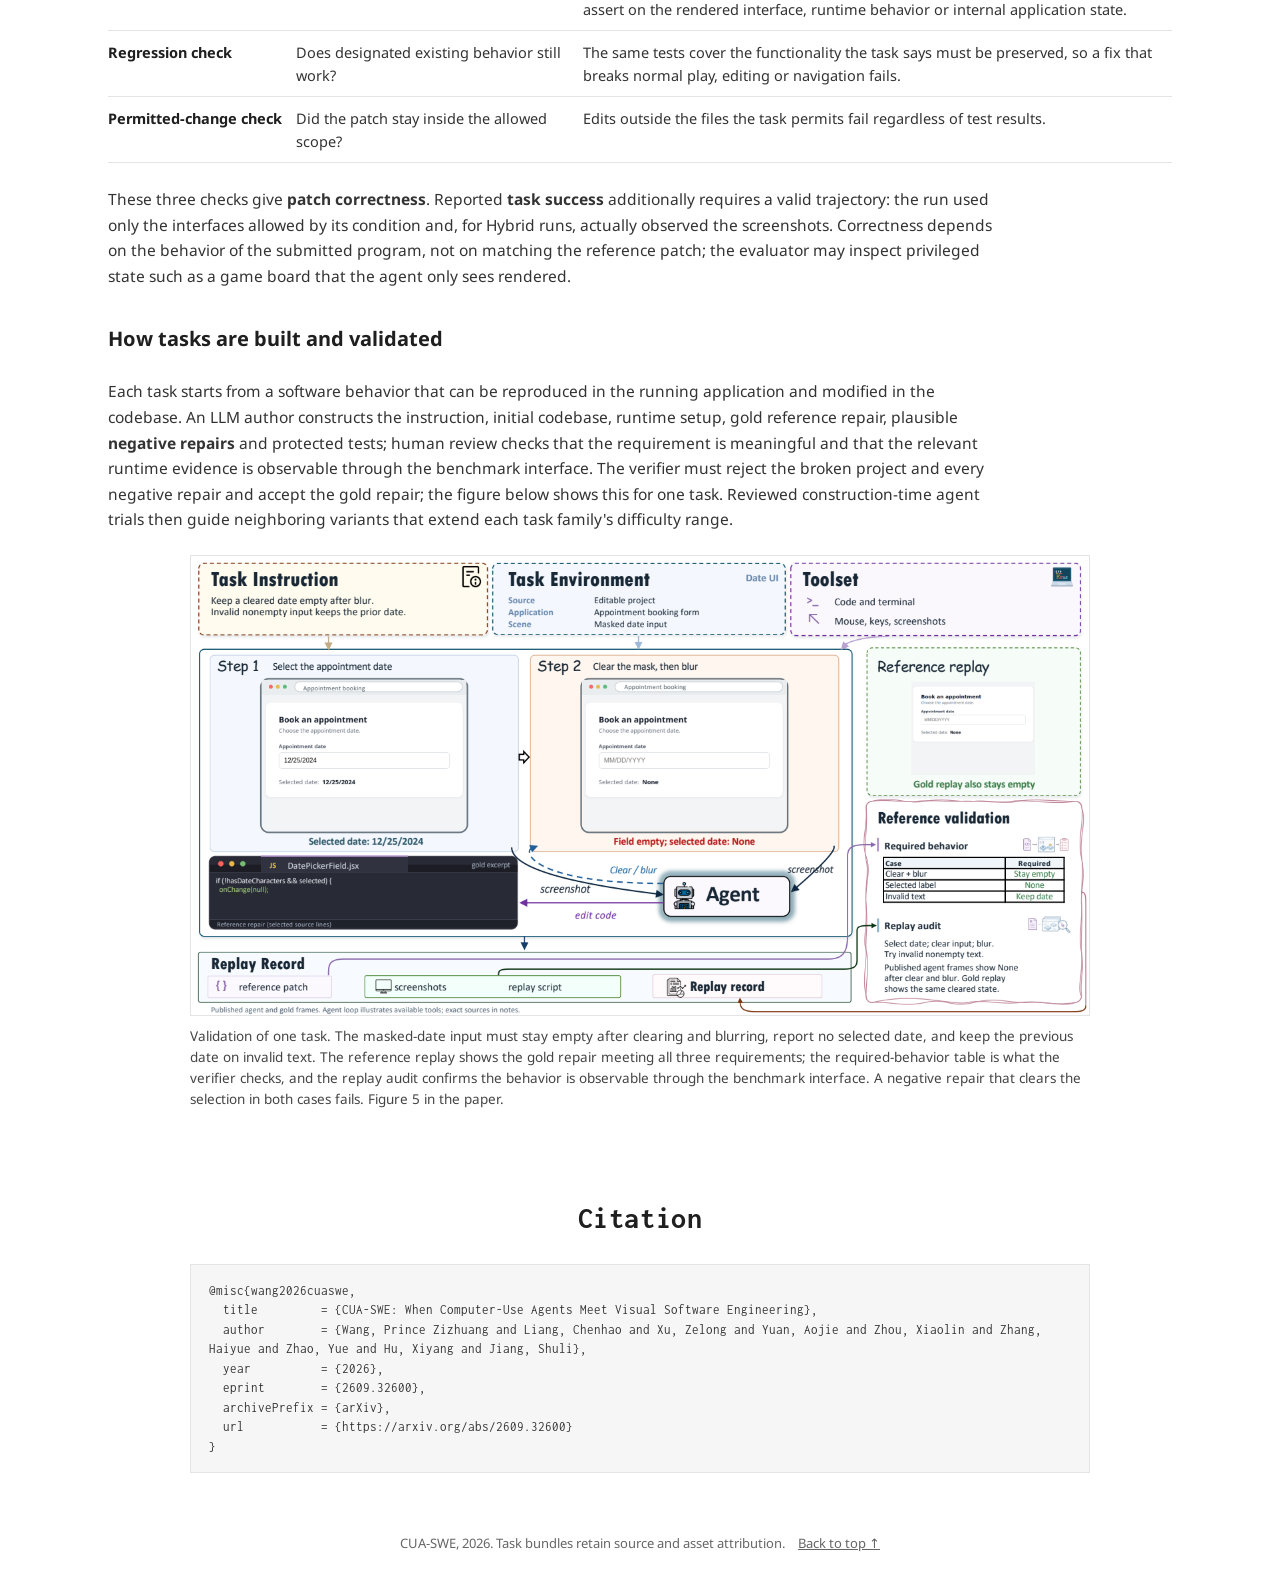
==== commit 621be9ab: "Step player uses the replay layout and controls The Vector Relay step player now shares the timed re" ====
--- a/index.html
+++ b/index.html
@@ -146,16 +146,7 @@
   <p class="intro">Recorded runs. The two timed replays play GPT-6 Astra’s scored Web attempt and a GPT-5.6 Sol Minesweeper run as they happened. The step player after them follows GPT-5.6 Sol through Vector Relay, with the agent’s edits and the verifier’s result.</p>
   <article class="replay" data-episode="fabric-nested-05"></article>
   <article class="replay" data-episode="minesweeper-002"></article>
-  <div class="seg episode-tabs" id="episode-tabs" role="group" aria-label="Recorded run"></div>
-  <h3 id="episode-title"></h3>
-  <p class="intro" id="episode-task"></p>
-  <div class="episode" id="repair-player">
-    <div class="episode-body">
-      <div class="screen" id="episode-screen" role="region" aria-label="Selected repair step"></div>
-      <ol class="steps" aria-label="Repair steps"></ol>
-    </div>
-    <p class="episode-foot"></p>
-  </div>
+  <article class="replay" id="repair-player"></article>
 </section>
 
 <section id="tasks" class="section">
--- a/assets/css/site.css
+++ b/assets/css/site.css
@@ -134,33 +134,6 @@
 .score-table tbody tr:hover { background: #f7f9fc; }
 
 /* Episode player (kept for the interactive examples) */
-.episode { border: 1px solid var(--line); overflow: hidden; background: #fff; }
-.episode-body { display: grid; grid-template-columns: minmax(0, 1.6fr) minmax(290px, 1fr); }
-.screen { background: #0e191e; color: #e9eeee; min-width: 0; display: flex; flex-direction: column; }
-.screen .media { min-height: 392px; display: flex; align-items: center; }
-.screen img { width: 100%; height: auto; }
-.screen .pane { width: 100%; padding: 28px; font-family: var(--mono); font-size: 13.5px; line-height: 1.6; overflow-wrap: anywhere; }
-.screen .pane pre { margin: 0 0 14px; white-space: pre-wrap; overflow-wrap: anywhere; font-family: inherit; }
-.screen .pane pre:last-child { margin-bottom: 0; }
-.screen .hdr { color: #bcc9ce; margin-bottom: 7px; }
-.screen .ctx { color: #b0c2c7; }
-.screen .add, .screen .ok { color: #9fdec0; }
-.screen .del { color: #f3a9a0; }
-.screen .cmd { color: #f4bf8a; }
-.screen .note { margin-top: auto; border-top: 1px solid #314047; padding: 14px 24px; font-size: 13px; color: #c2cdd0; }
-.steps { list-style: none; margin: 0; padding: 8px 0; display: flex; flex-direction: column; justify-content: center; }
-.steps button { display: grid; grid-template-columns: 30px 1fr; gap: 12px; text-align: left; width: 100%; border: 0; background: transparent; color: var(--text); padding: 12px 24px; border-left: 3px solid transparent; }
-.steps button:hover { background: #f5f8fc; }
-.steps button[aria-pressed="true"] { background: #eef4fd; border-left-color: var(--link); }
-.steps button[aria-pressed="true"] .step-number { color: var(--link); }
-.steps .step-number { font-family: var(--mono); font-size: 13px; color: var(--muted); padding-top: 3px; }
-.steps .t { font-size: 16px; font-weight: 700; color: var(--ink); line-height: 1.4; display: block; }
-.steps .d { display: block; font-size: 14px; line-height: 1.5; margin-top: 5px; }
-.steps button[aria-pressed="false"] .d { display: none; }
-.episode-foot { border-top: 1px solid var(--line); padding: 14px 22px; font-size: 13.5px; line-height: 1.55; color: var(--muted); }
-.episode-tabs { margin-bottom: 4px; }
-#episode-title { margin-top: 22px; }
-#episode-task { margin-bottom: 16px; }
 
 /* Tasks */
 .domains { display: grid; grid-template-columns: 1fr 1fr; gap: 26px 40px; }
@@ -262,8 +235,6 @@
   .domain-charts { grid-template-columns: 1fr; }
   .two { grid-template-columns: 1fr; }
   .examples-grid { grid-template-columns: 1fr; }
-  .episode-body { grid-template-columns: 1.3fr 1fr; }
-  .screen .media { min-height: 320px; }
 }
 @media (max-width: 720px) {
   .wrap { padding: 0 18px; }
@@ -274,9 +245,6 @@
   .section h2 { font-size: 26px; }
   .domains, .fails { grid-template-columns: 1fr; }
   .checks-table tbody th { white-space: normal; }
-  .episode-body { grid-template-columns: 1fr; }
-  .screen .media { min-height: 0; }
-  .screen .pane { padding: 18px; font-size: 12.5px; }
   .fail-media { height: 220px; }
   .info-table { font-size: 12px; }
   .info-table th, .info-table td { padding: 4px 5px; }
@@ -306,7 +274,6 @@
 :root { --gui: #2458ed; --gui-soft: #eff4ff; --code: #00768c; --paper: #fff; }
 /* Timed replay of a recorded episode (assets/js/replay.js). Shell/edits use the code teal, browser actions the GUI blue. */
 .replay + .replay { margin-top: 40px; }
-.replay + .episode { margin-top: 40px; }
 .replay { border: 1px solid #cad8ec; border-radius: 4px; background: var(--paper); padding: 28px 28px 20px; }
 .rp-head { display: grid; grid-template-columns: minmax(0, 1fr) minmax(0, 1.3fr); gap: 8px 48px; align-items: end; }
 .rp-kicker { grid-column: 1 / -1; font-family: var(--mono); font-size: 13px; color: var(--gui); }
@@ -344,7 +311,8 @@
 .rp-cmd.edit .c { color: #8a4206; }
 .rp-cmd pre { margin: 0; max-height: 220px; overflow: auto; padding: 8px 10px; border-radius: 3px; background: #fff; font-family: var(--mono); font-size: 12px; line-height: 1.55; white-space: pre-wrap; overflow-wrap: anywhere; }
 .rp-cmd .c { color: var(--code); }
-.rp-cmd .o { color: #3c4a60; }
+.rp-cmd .o, .rp-cmd .ctx { color: #3c4a60; }
+.rp-cmd .add { color: #17784a; }
 .rp-foot { grid-column: 2; display: flex; flex-wrap: wrap; gap: 4px 12px; font-size: 12px; color: var(--muted); }
 .rp-link { border: 0; background: none; padding: 0; color: var(--gui); font-size: 12px; }
 .rp-row { grid-template-columns: 58px minmax(0, 1fr) auto auto; align-items: center; }
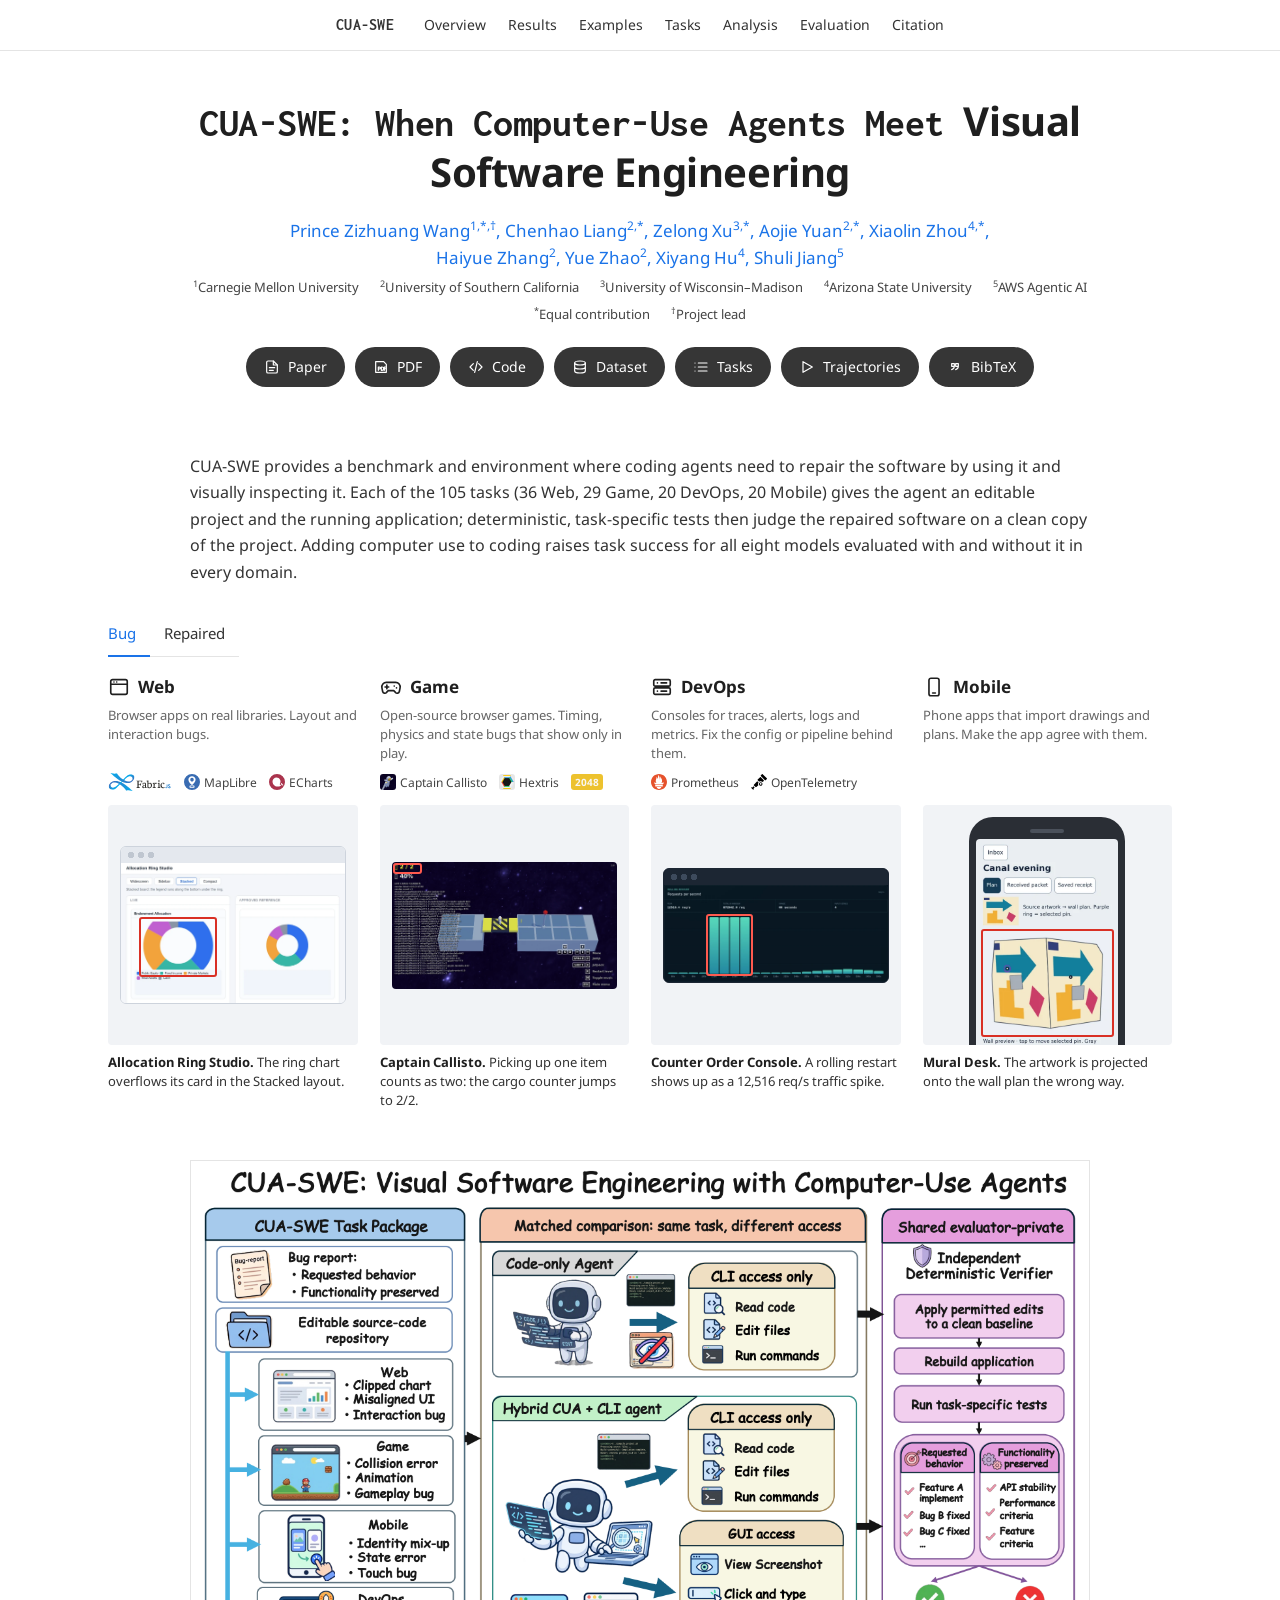
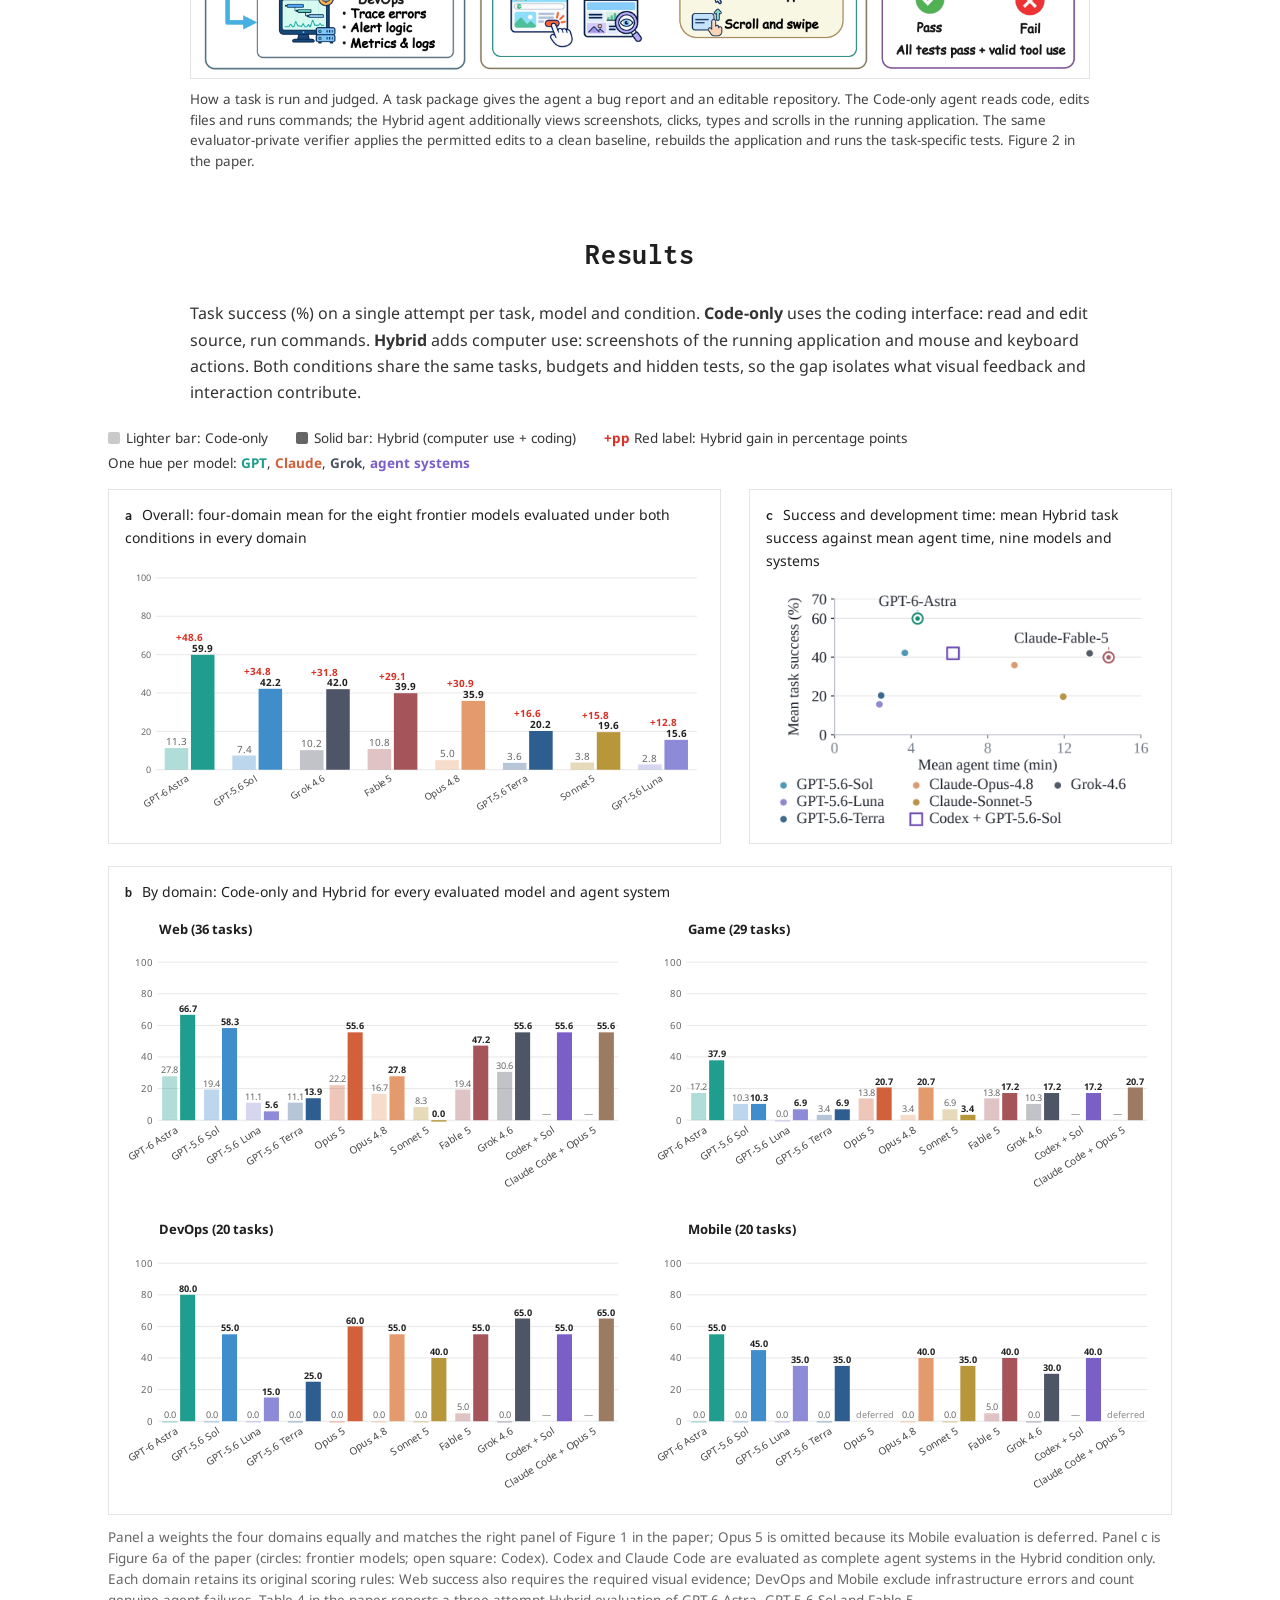
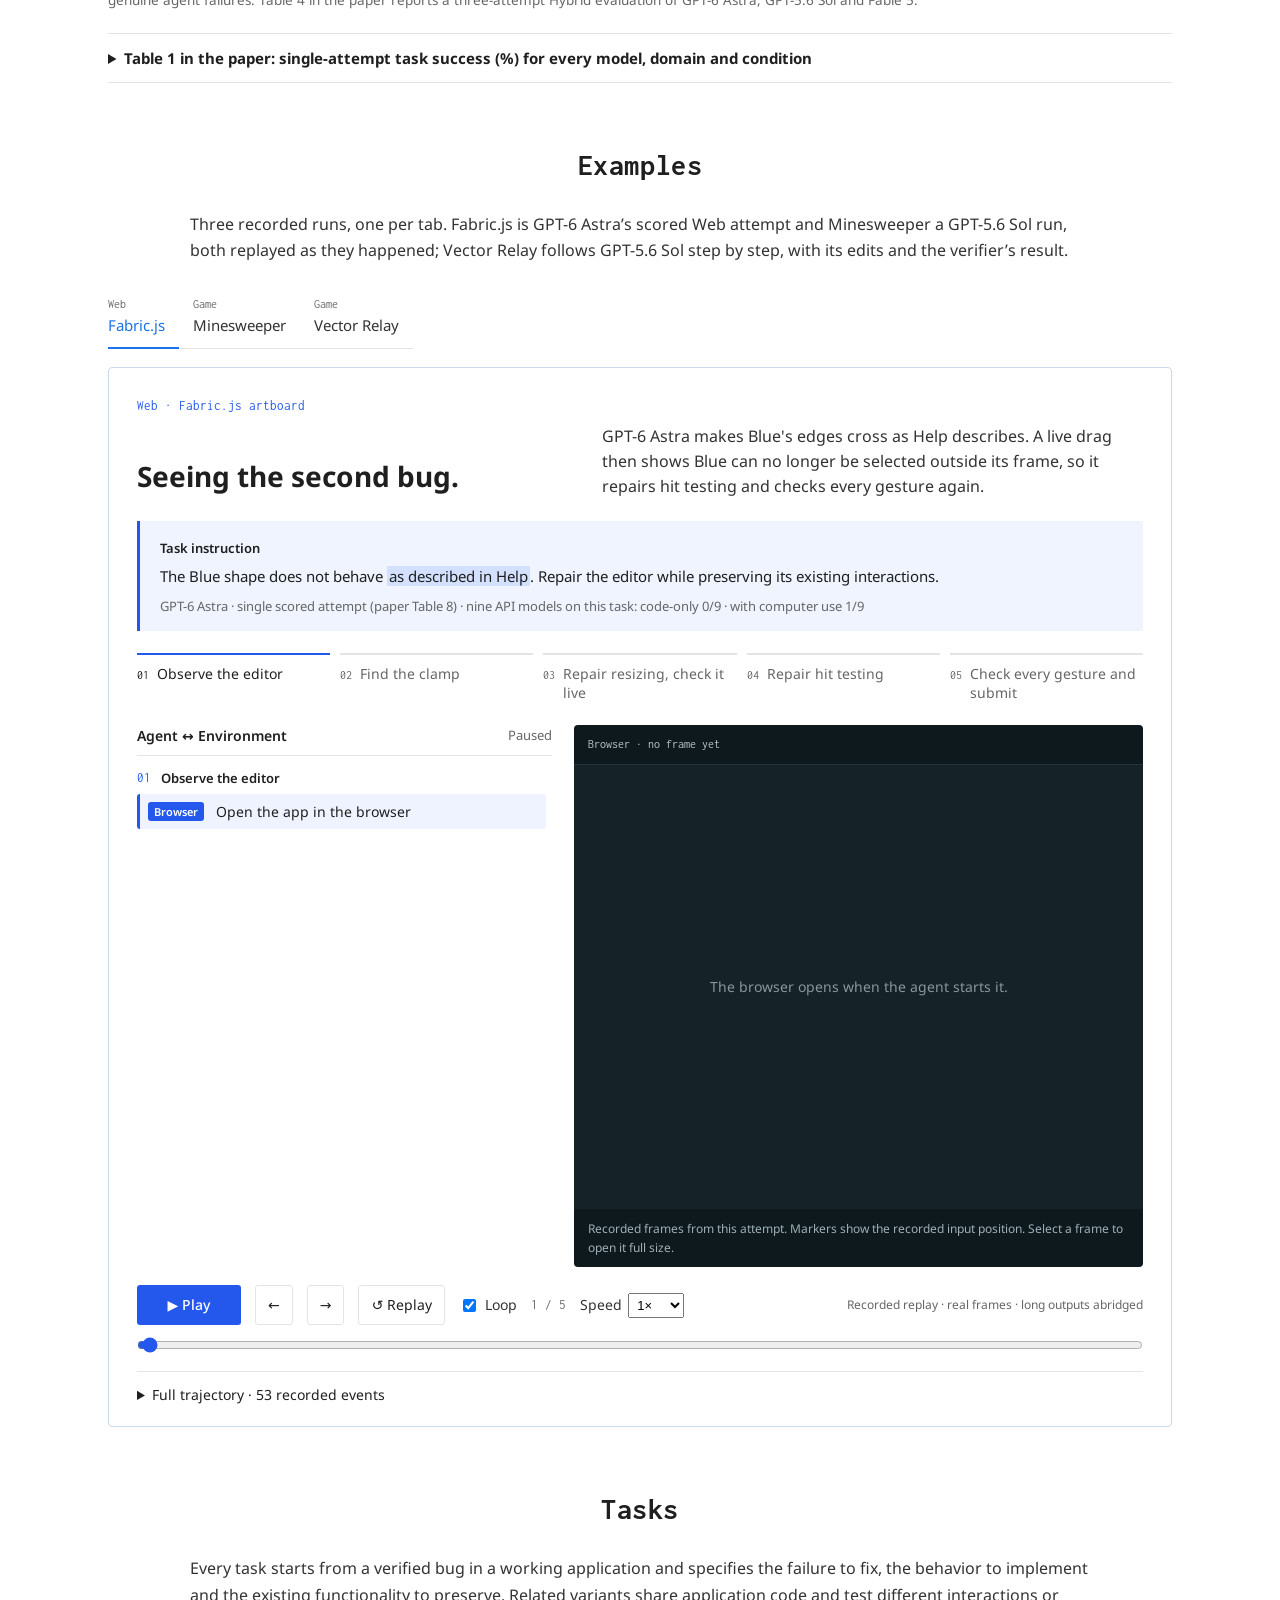
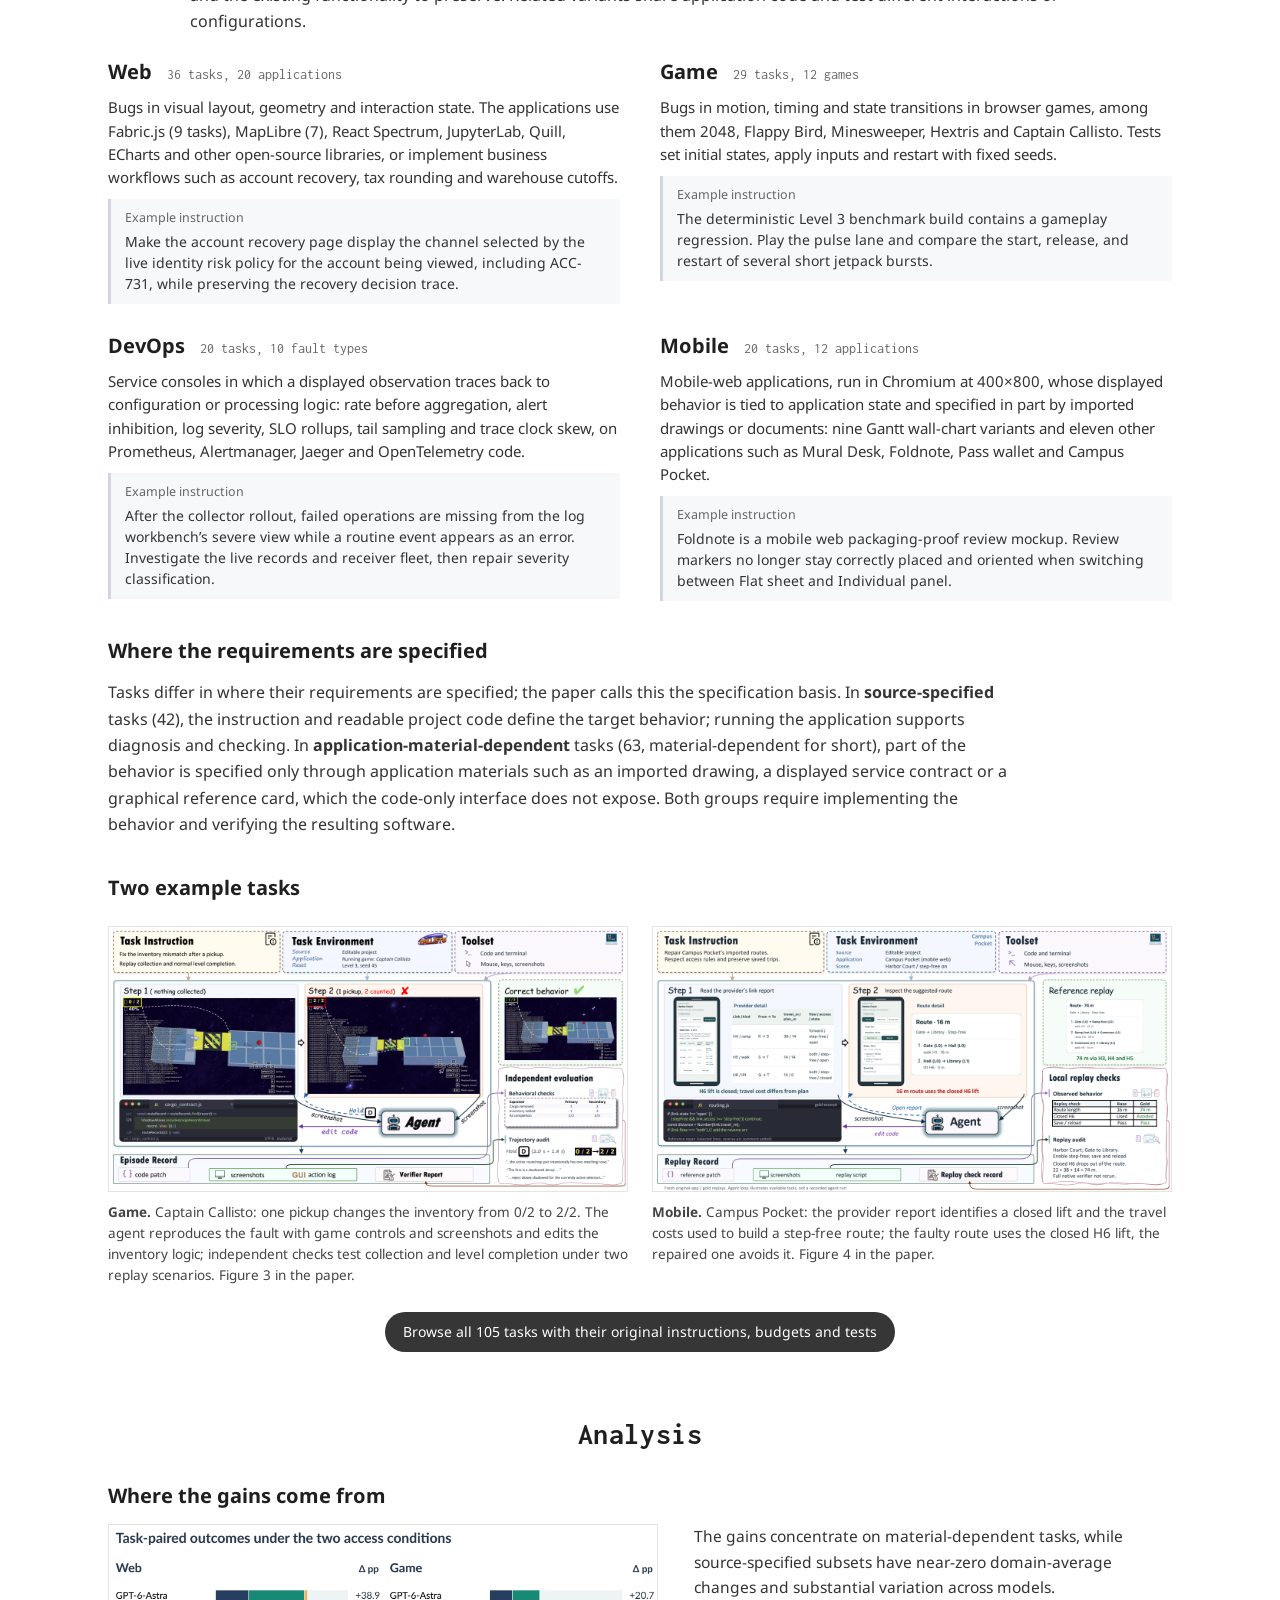
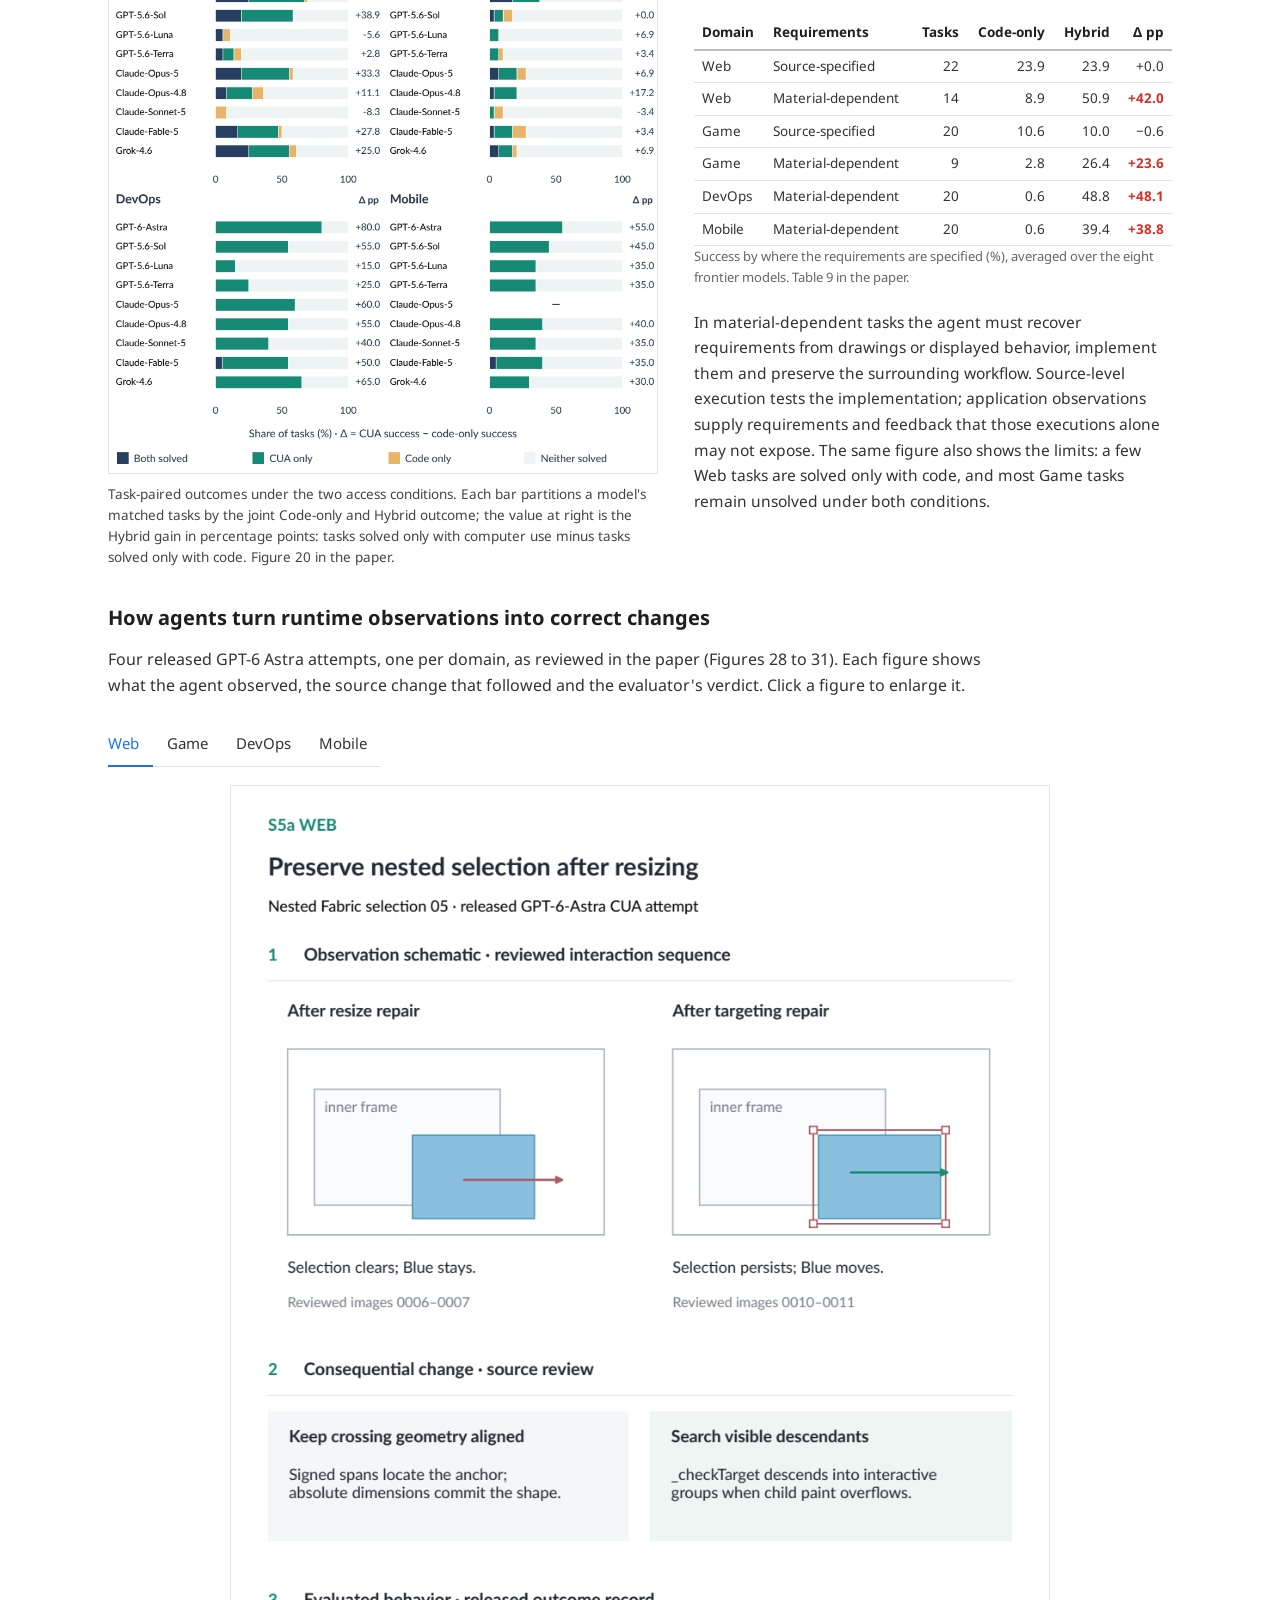
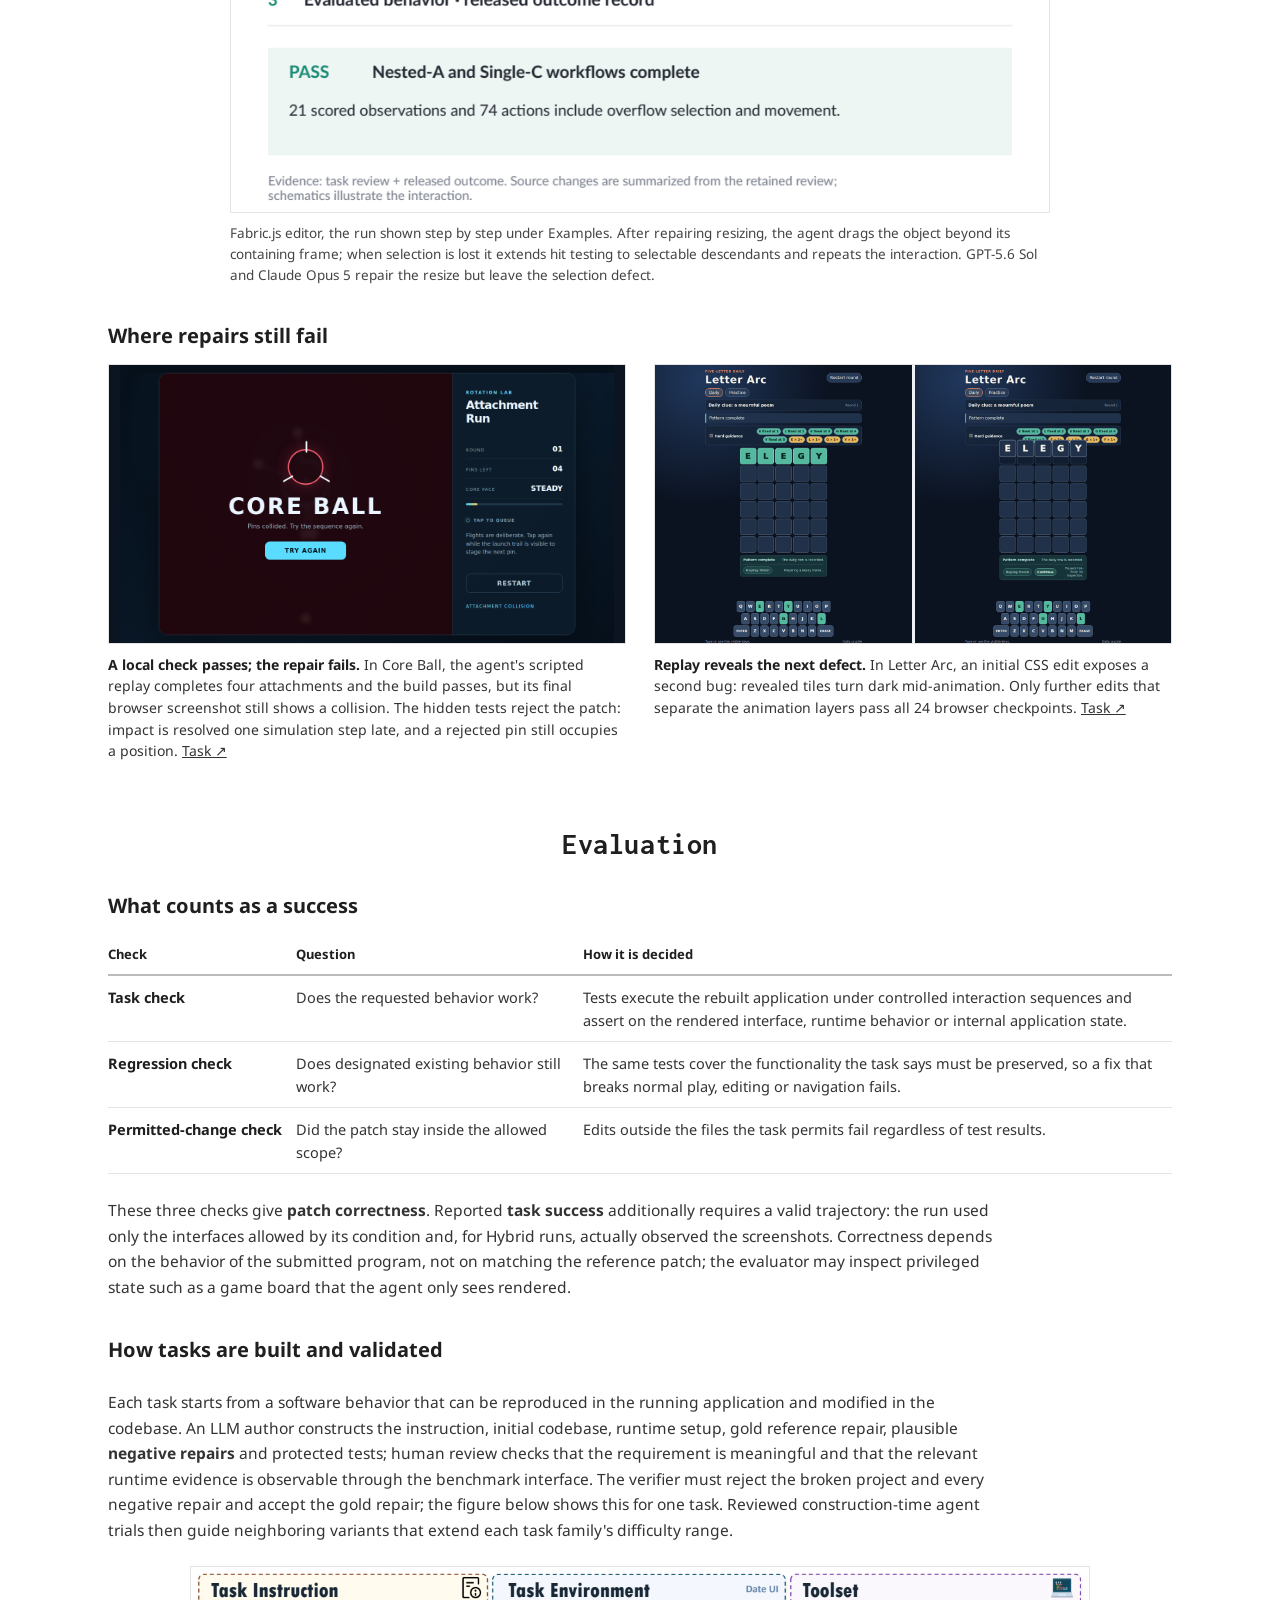
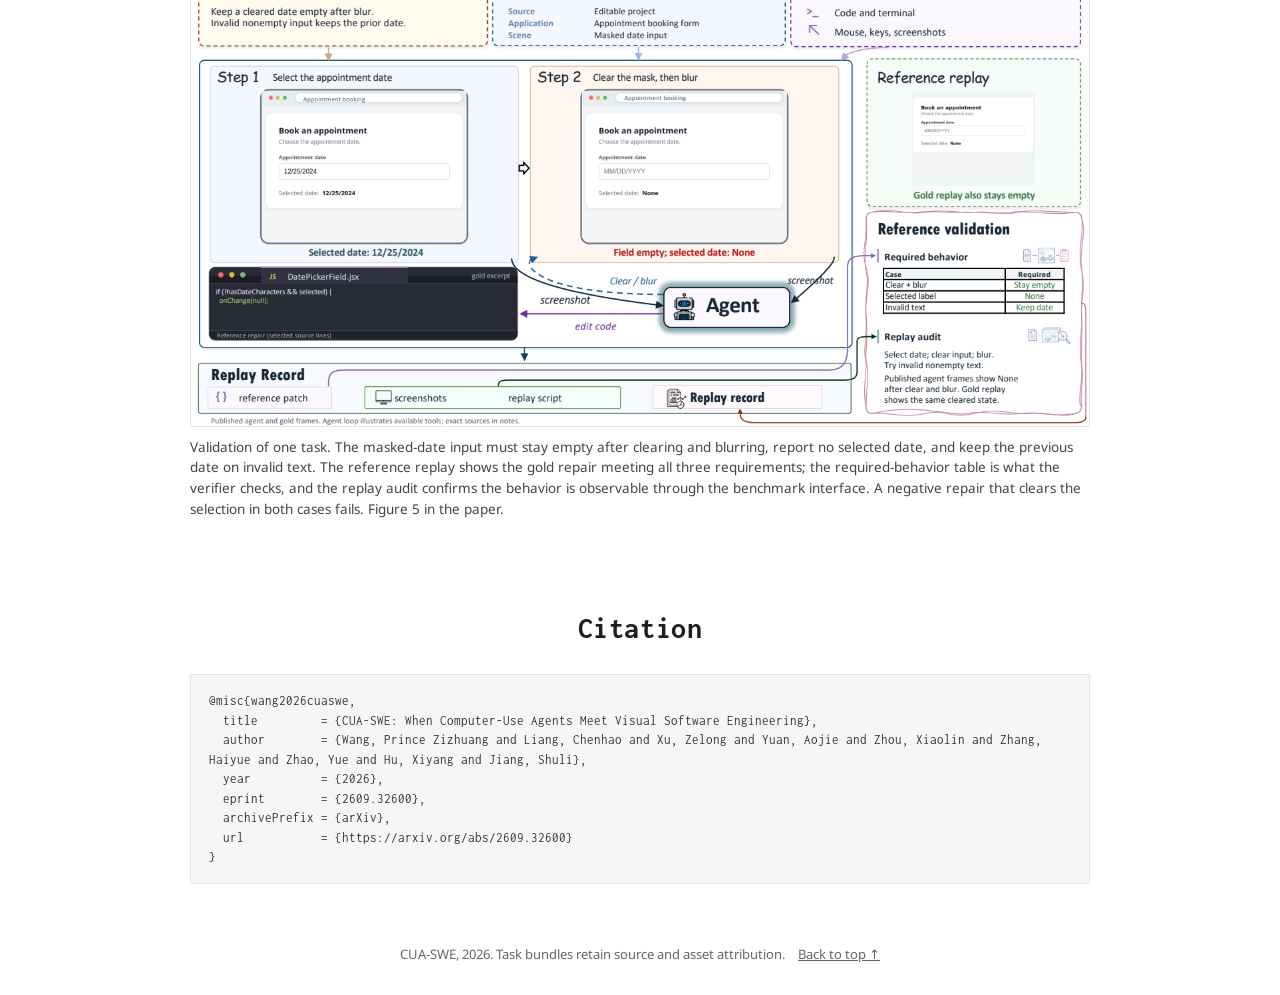
==== commit de80eb85: "Examples: one recorded run at a time, chosen by tab The Fabric.js and Minesweeper replays and the Ve" ====
--- a/index.html
+++ b/index.html
@@ -143,10 +143,13 @@
 
 <section id="examples" class="section">
   <h2>Examples</h2>
-  <p class="intro">Recorded runs. The two timed replays play GPT-6 Astra’s scored Web attempt and a GPT-5.6 Sol Minesweeper run as they happened. The step player after them follows GPT-5.6 Sol through Vector Relay, with the agent’s edits and the verifier’s result.</p>
-  <article class="replay" data-episode="fabric-nested-05"></article>
-  <article class="replay" data-episode="minesweeper-002"></article>
-  <article class="replay" id="repair-player"></article>
+  <p class="intro">Three recorded runs, one per tab. Fabric.js is GPT-6 Astra’s scored Web attempt and Minesweeper a GPT-5.6 Sol run, both replayed as they happened; Vector Relay follows GPT-5.6 Sol step by step, with its edits and the verifier’s result.</p>
+  <div class="tabbed" id="example-viewer">
+    <div class="seg" role="group" aria-label="Recorded run"></div>
+    <article class="replay" data-tab="Web · Fabric.js" data-episode="fabric-nested-05"></article>
+    <article class="replay" data-tab="Game · Minesweeper" data-episode="minesweeper-002"></article>
+    <article class="replay" data-tab="Game · Vector Relay" id="repair-player"></article>
+  </div>
 </section>
 
 <section id="tasks" class="section">
@@ -217,7 +220,7 @@
   </div>
   <h3>How agents turn runtime observations into correct changes</h3>
   <p class="intro">Four released GPT-6 Astra attempts, one per domain, as reviewed in the paper (Figures 28 to 31). Each figure shows what the agent observed, the source change that followed and the evaluator's verdict. Click a figure to enlarge it.</p>
-  <div class="case-viewer" id="case-viewer">
+  <div class="case-viewer tabbed" id="case-viewer">
     <div class="seg" role="group" aria-label="Repair case"></div>
     <figure class="case zoomable" data-tab="Web">
       <img src="assets/media/figures/repair-case-web.png" alt="Web case: preserve nested selection after resizing" width="951" height="1193" loading="lazy">
--- a/assets/css/site.css
+++ b/assets/css/site.css
@@ -162,11 +162,12 @@
 .info-table td.up { color: var(--fail); font-weight: 700; }
 .fig figcaption, .case figcaption { font-size: 13.5px; line-height: 1.55; color: #444; margin-top: 10px; }
 .zoomable img { cursor: zoom-in; }
-.case-viewer .seg { margin-bottom: 18px; }
+.tabbed > .seg { margin-bottom: 18px; }
 .case { max-width: 820px; margin: 0 auto; }
 .case img { border: 1px solid var(--line); }
-.case-viewer.js figure:not(.current) { display: none; }
-.case-viewer:not(.js) figure + figure { margin-top: 28px; }
+.tabbed.js > [data-tab]:not(.current) { display: none; }
+.tabbed.js > .replay { margin-top: 0; }
+.tabbed:not(.js) > figure + figure { margin-top: 28px; }
 .fails { display: grid; grid-template-columns: 1fr 1fr; gap: 28px; }
 .fail-media { height: 280px; display: flex; align-items: center; justify-content: center; background: #0b1420; border: 1px solid var(--line); overflow: hidden; }
 .fail-media img { width: 100%; height: 100%; object-fit: contain; }
@@ -198,7 +199,8 @@
 .explorer-head p { max-width: 70ch; margin: 12px auto 0; font-size: 16px; }
 .filters { display: flex; flex-wrap: wrap; align-items: center; gap: 16px; margin-top: 30px; }
 .seg { display: inline-flex; border-bottom: 1px solid var(--line); }
-.seg button { padding: 10px 14px; background: transparent; color: var(--text); border: 0; border-bottom: 2px solid transparent; margin-bottom: -1px; font-size: 15px; }
+.seg button { padding: 10px 14px; background: transparent; color: var(--text); border: 0; border-bottom: 2px solid transparent; margin-bottom: -1px; font-size: 15px; text-align: left; white-space: nowrap; }
+.seg button small { display: block; font-family: var(--mono); font-size: 12px; line-height: 1.4; color: var(--muted); }
 .seg button:first-child { padding-left: 0; }
 .seg button[aria-pressed="true"] { border-color: var(--link); color: var(--link); }
 .filters select, .filters input { font-size: 14px; border: 1px solid #b9c2cc; border-radius: 4px; padding: 10px 12px; background: #fff; color: var(--ink); min-width: 0; }
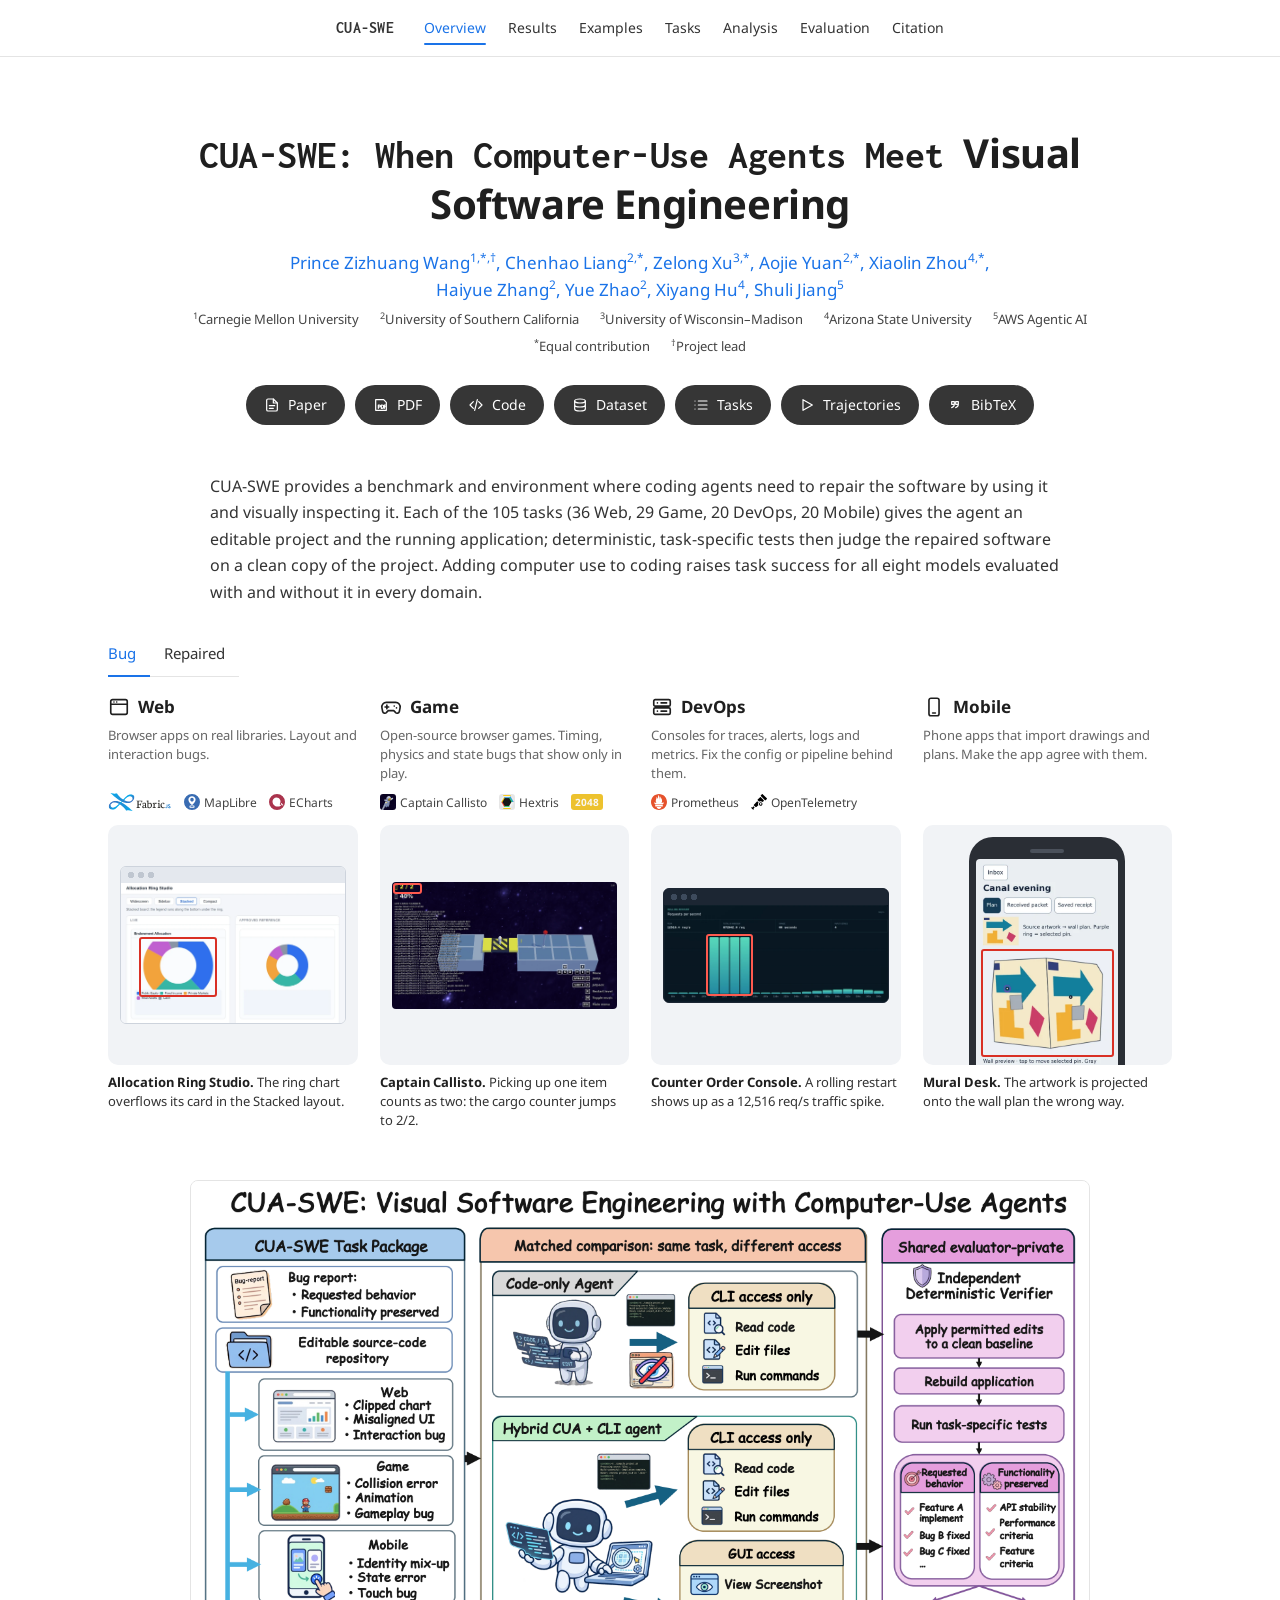
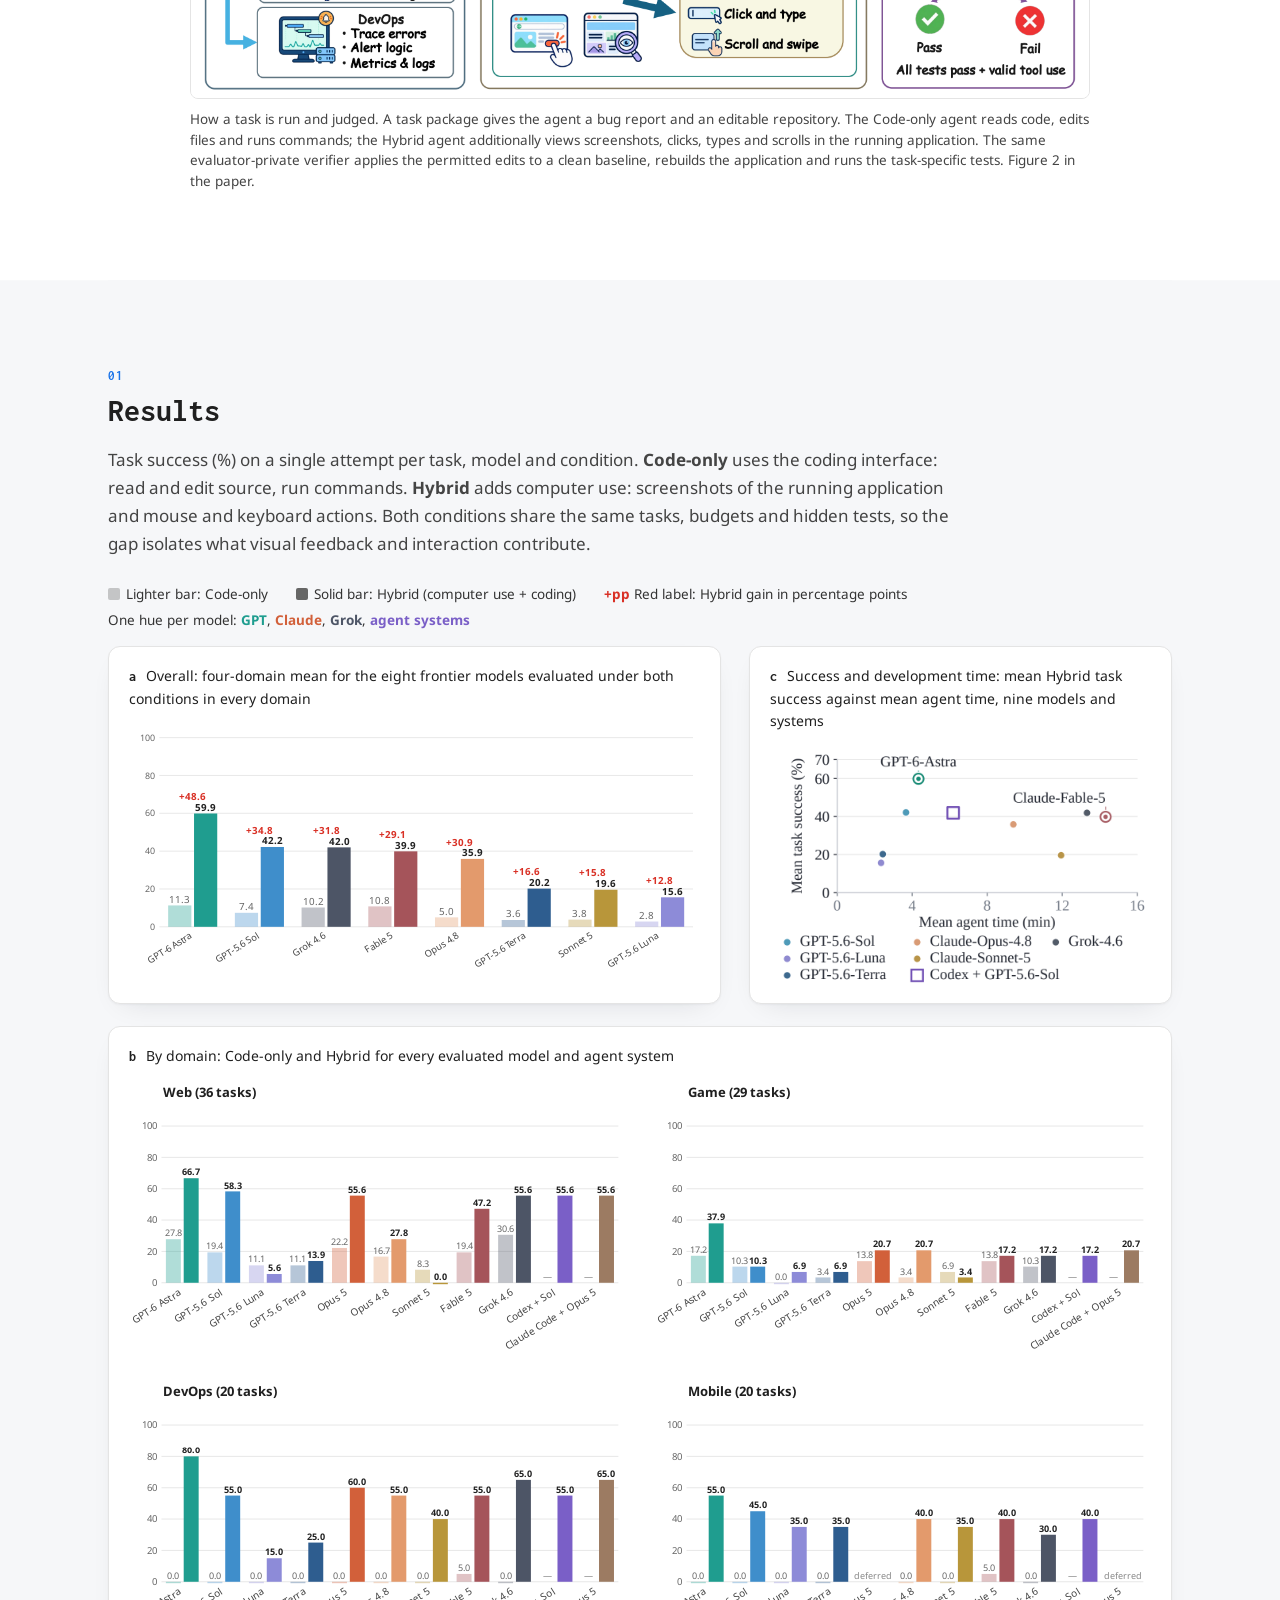
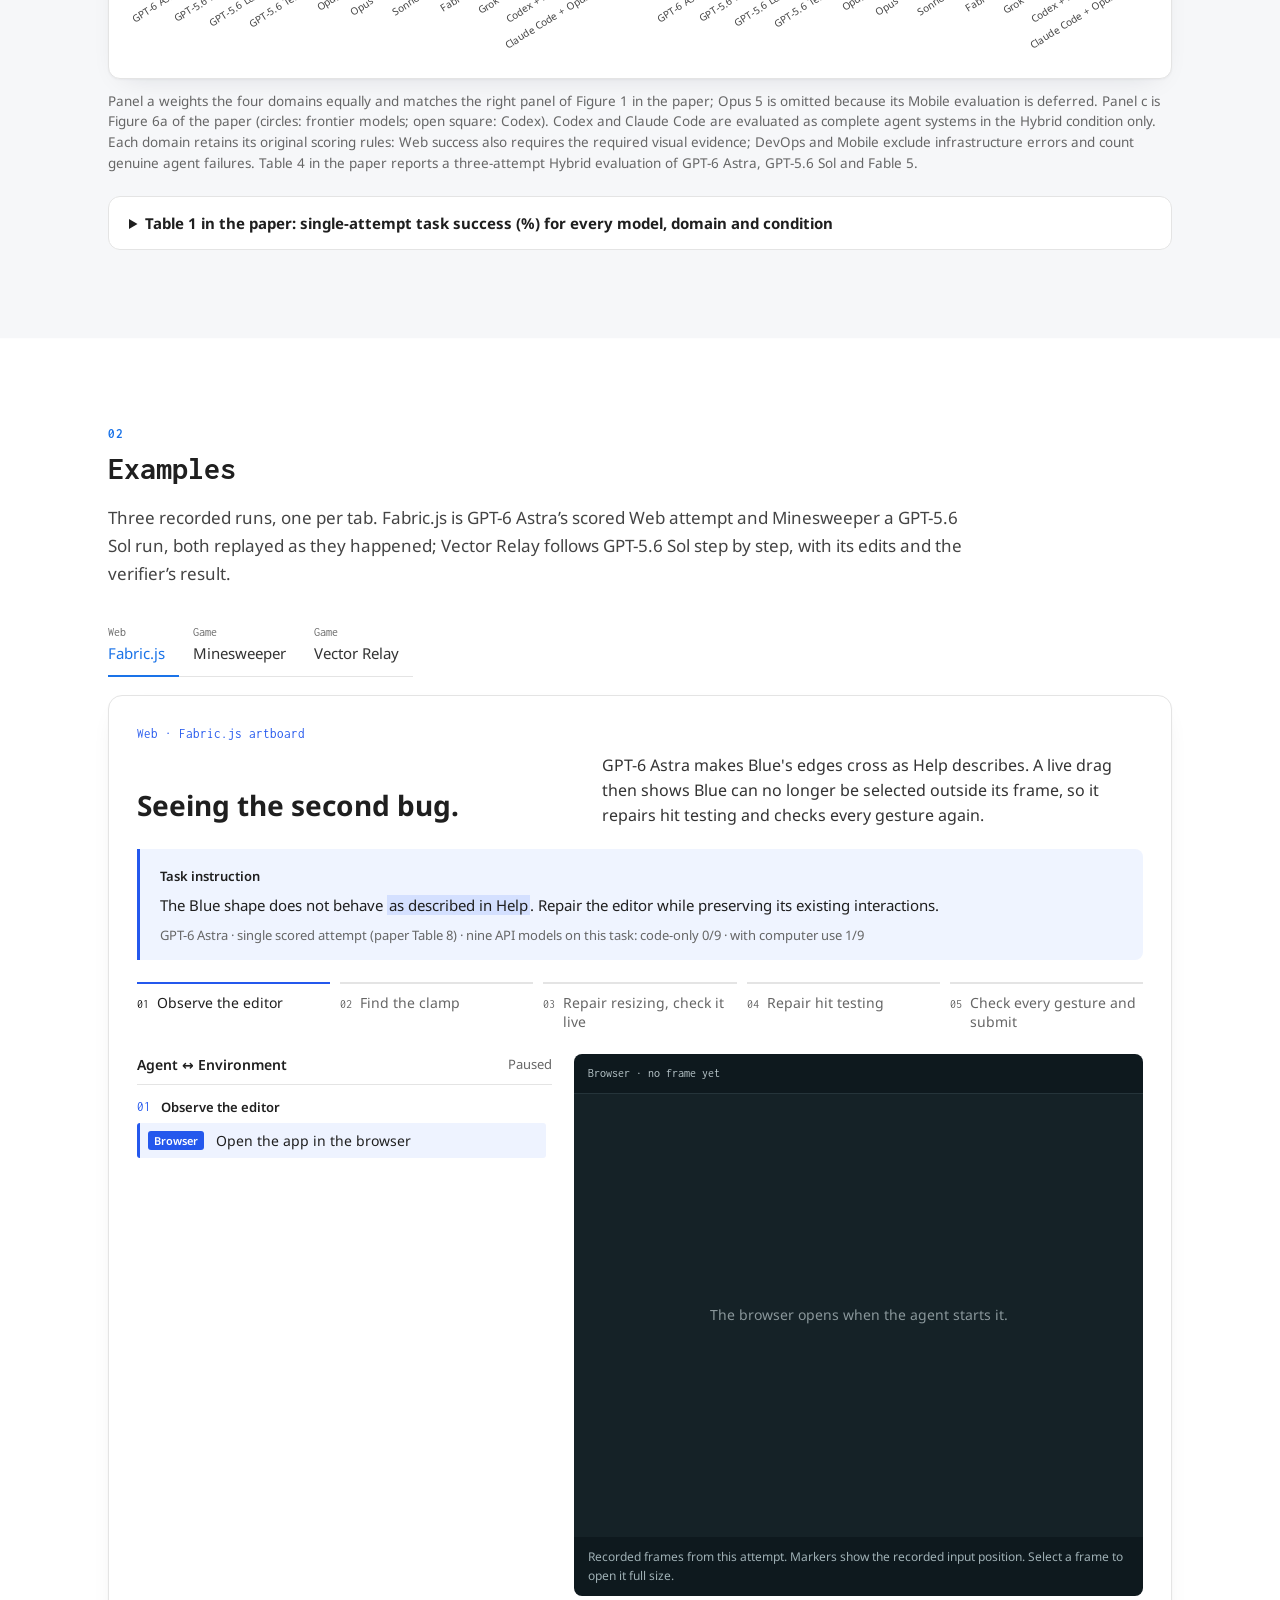
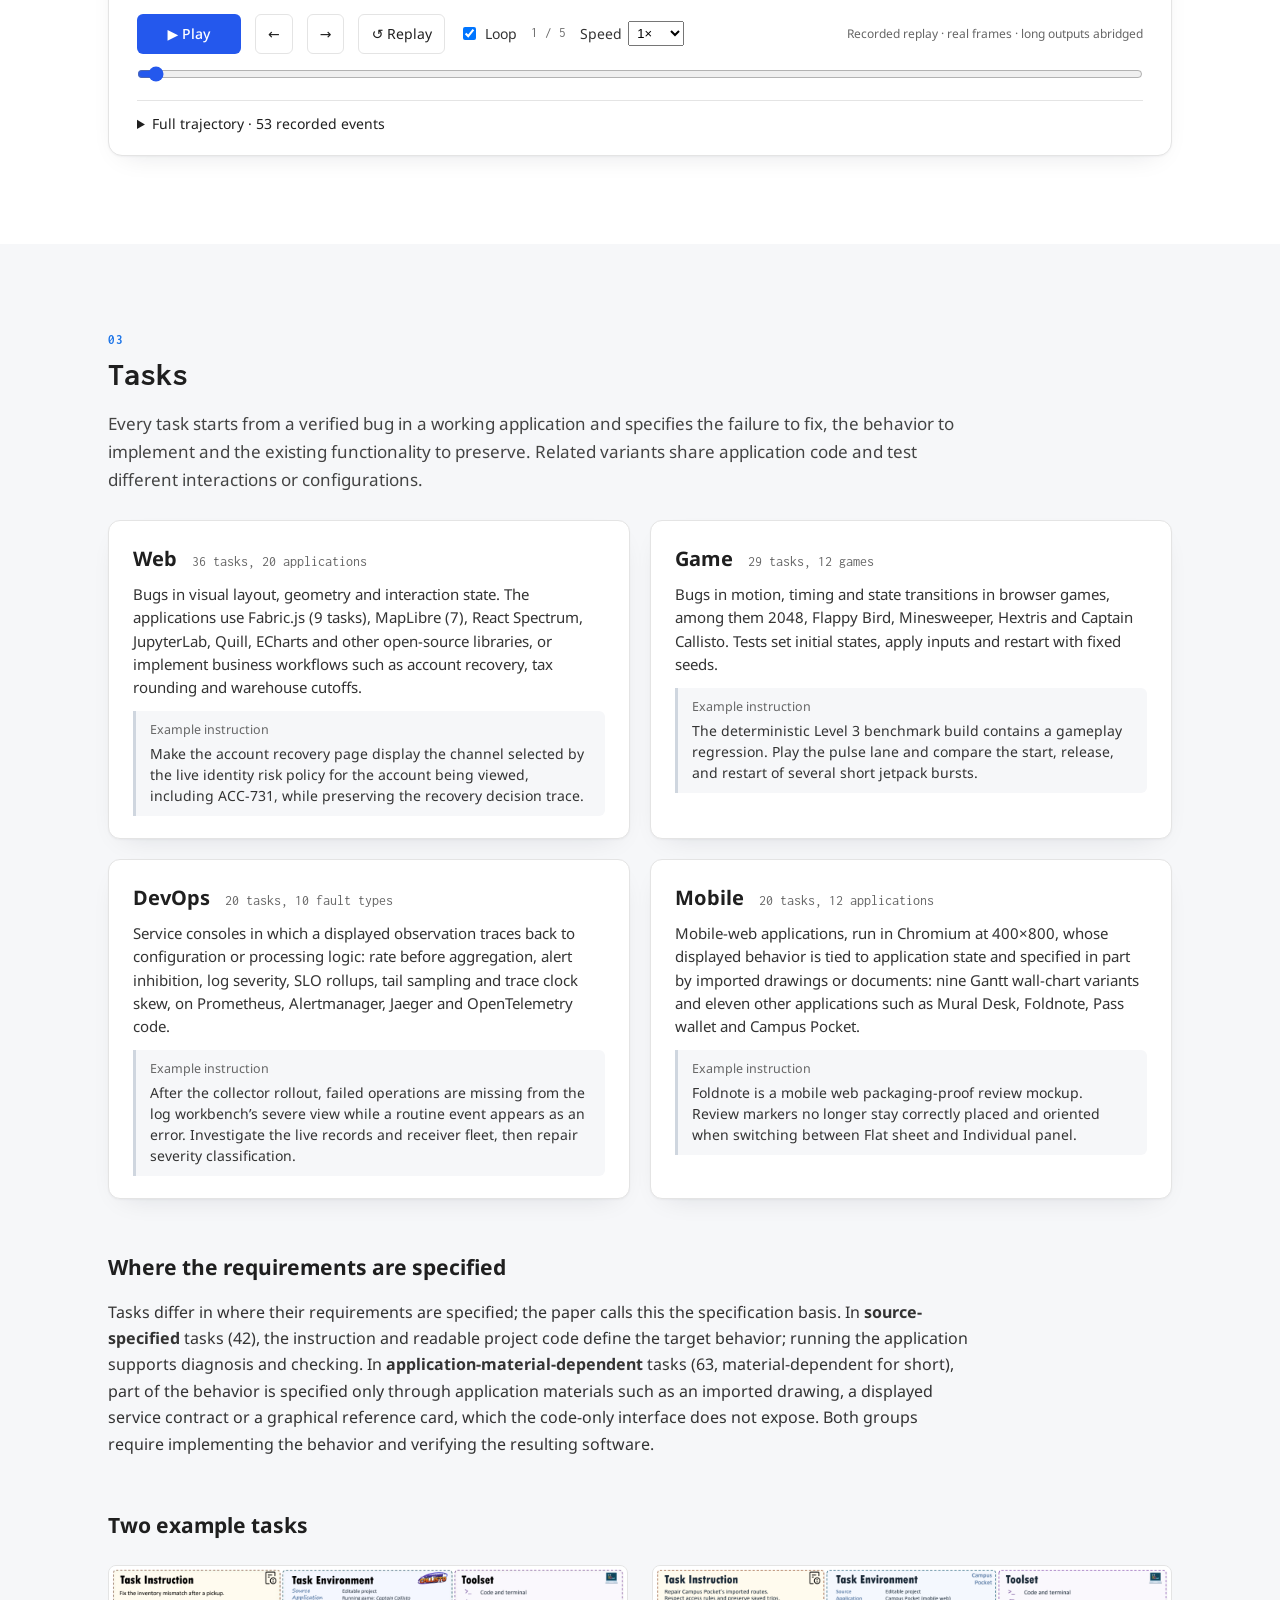
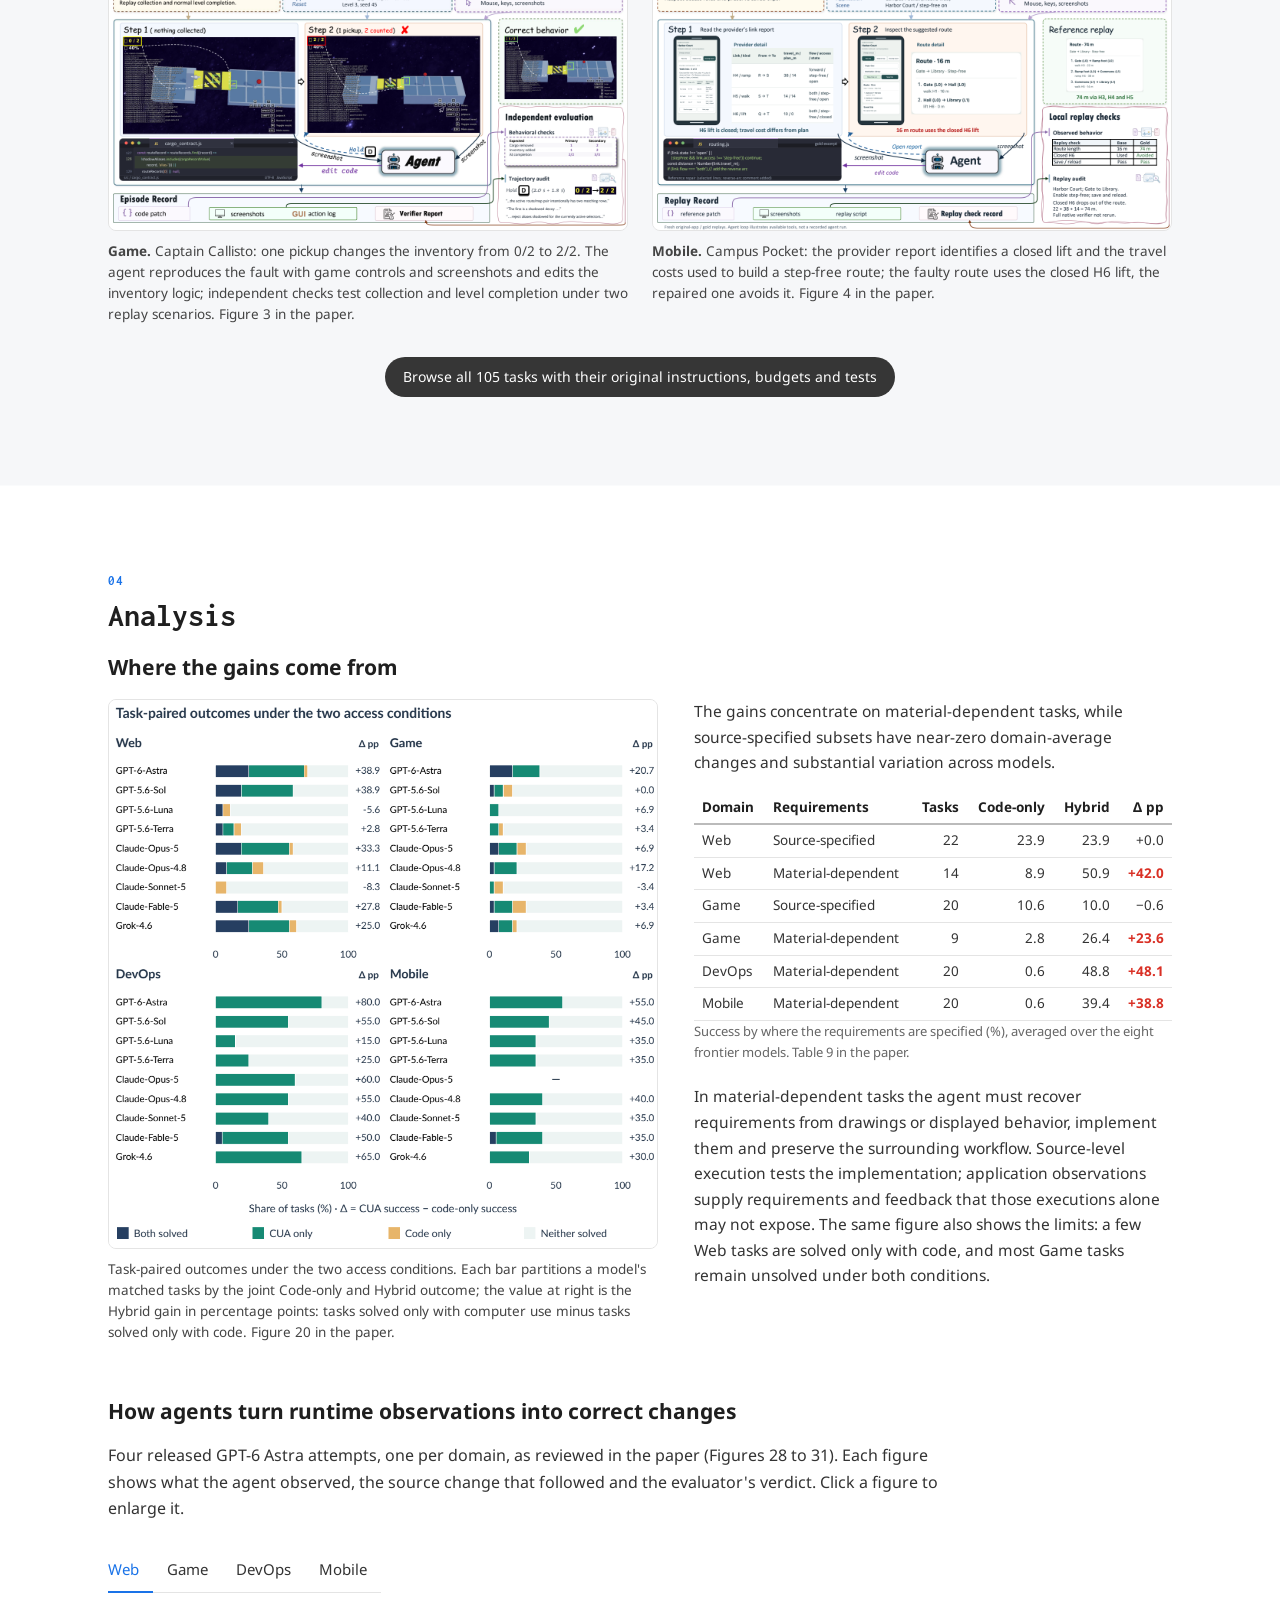
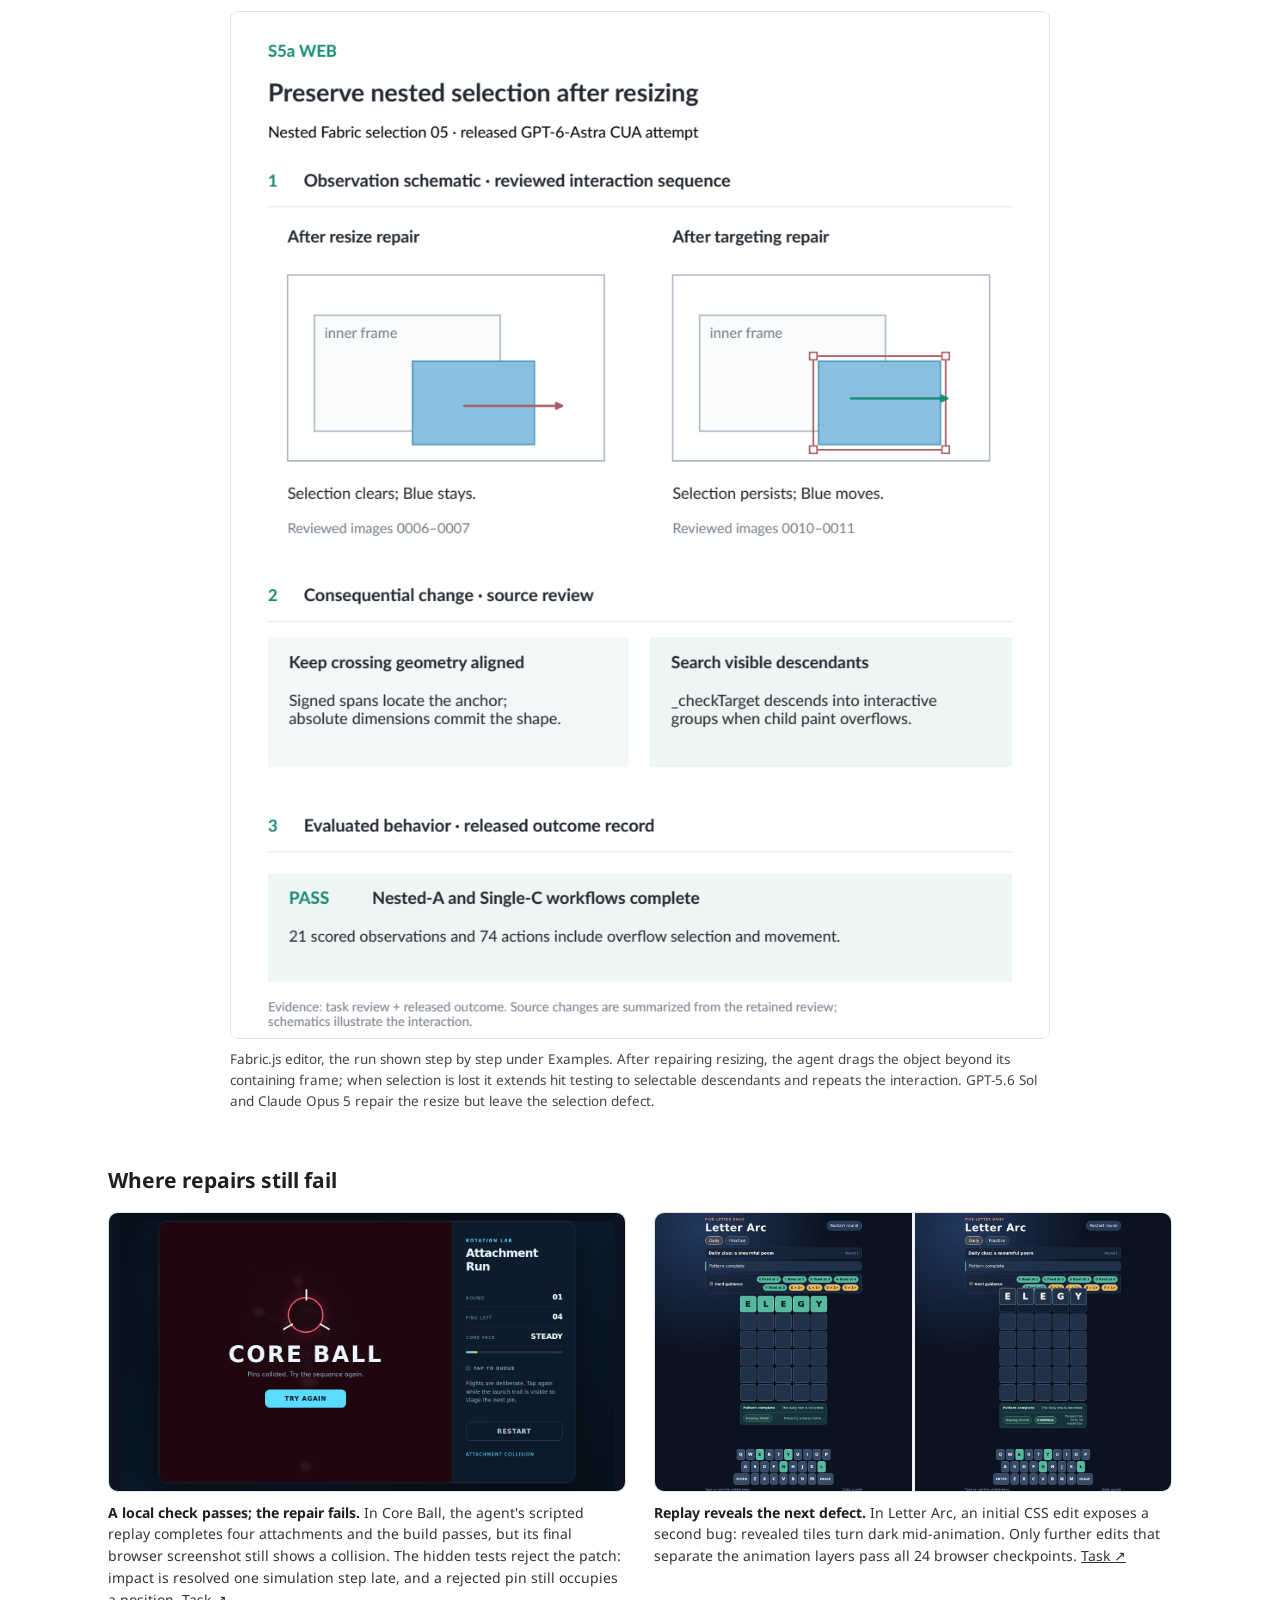
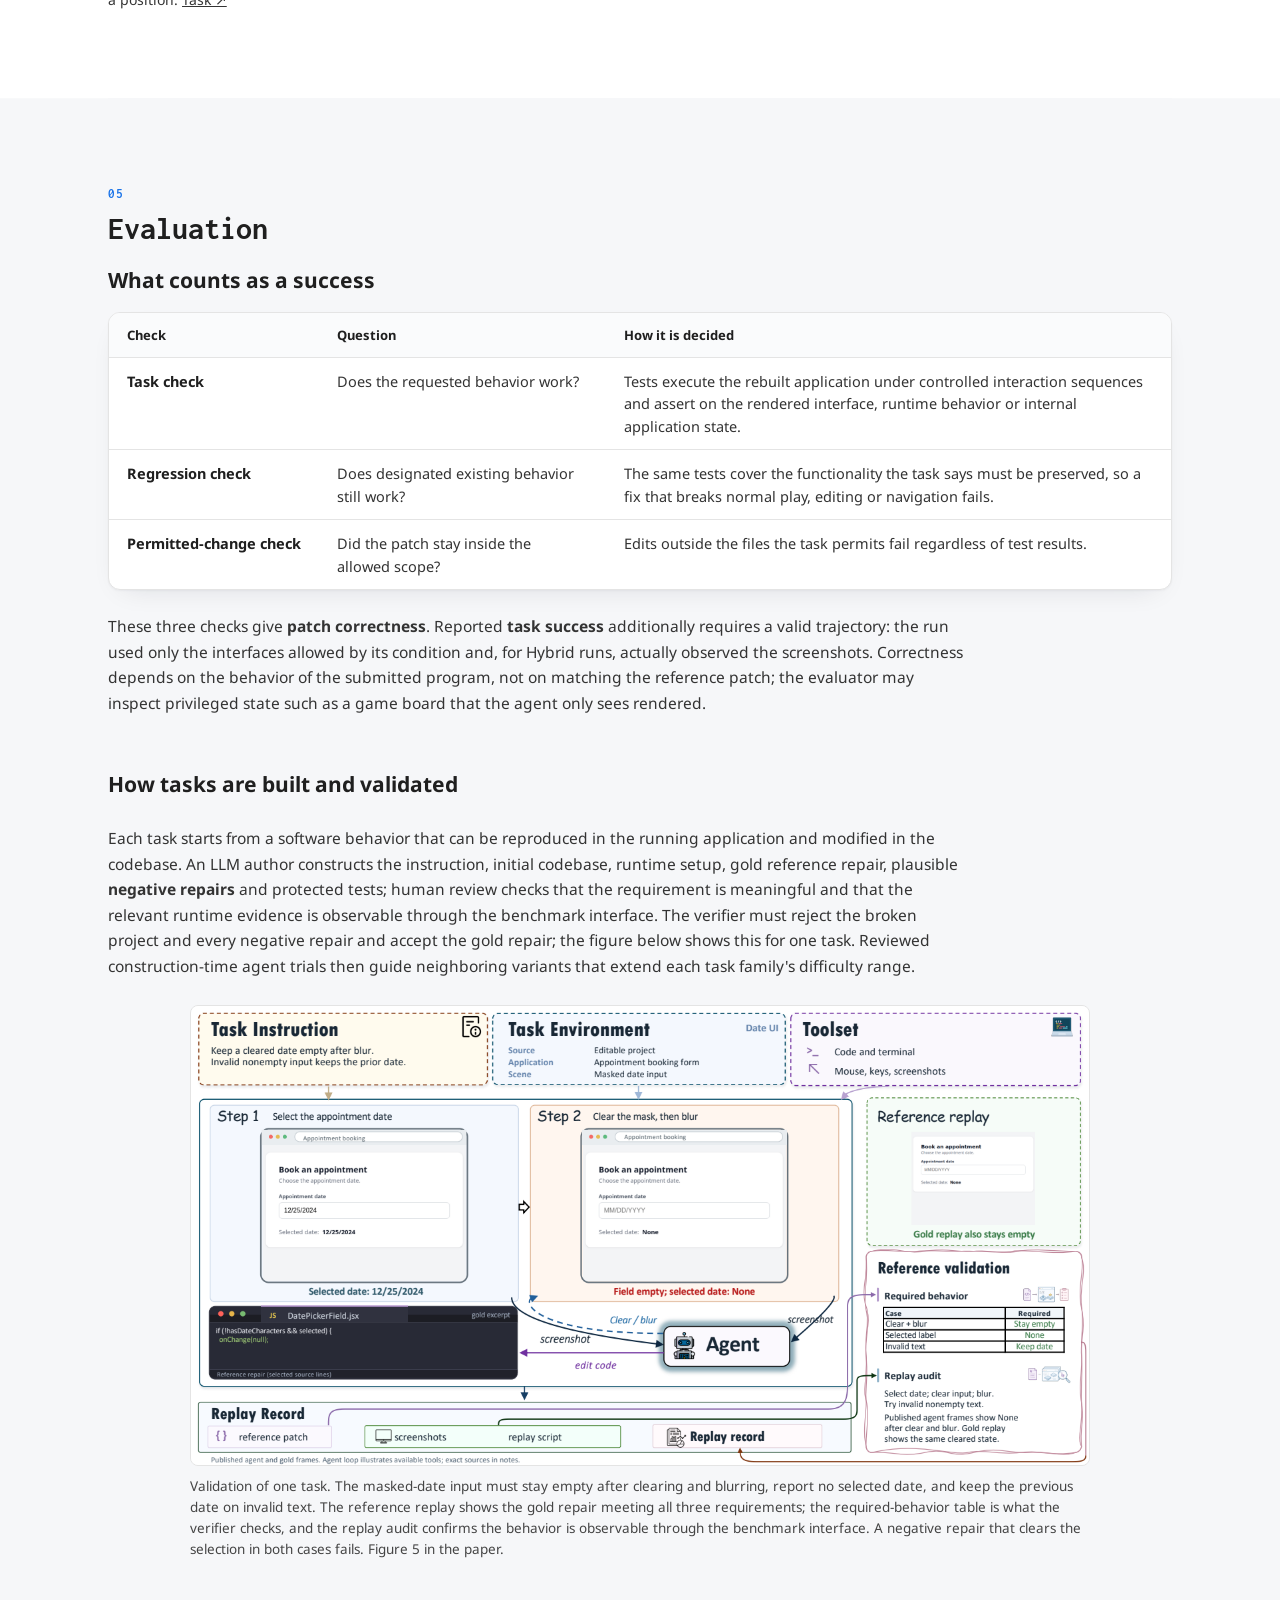
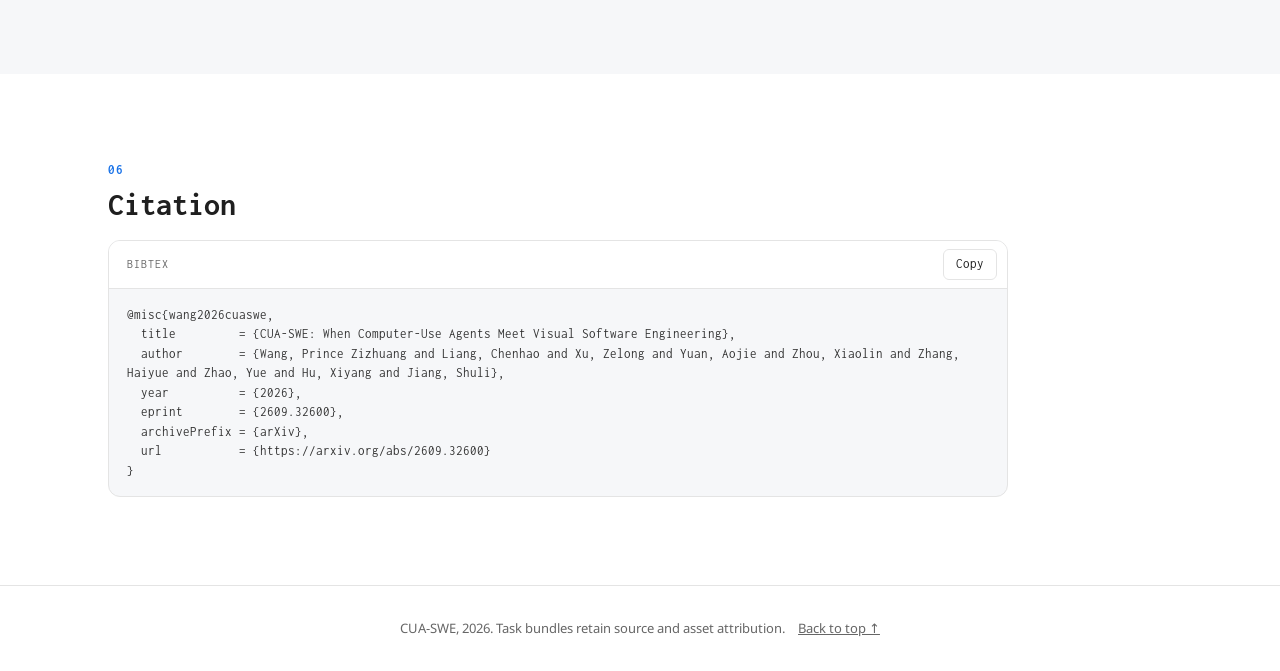
==== commit 75f96f45: "Visual pass: numbered section headings, banded sections and card styling Sections get left-aligned, " ====
--- a/index.html
+++ b/index.html
@@ -274,6 +274,8 @@
 
 <section id="citation" class="section">
   <h2>Citation</h2>
+  <div class="code-card" id="bibtex">
+  <div class="code-head"><span>BIBTEX</span></div>
   <pre class="bibtex">@misc{wang2026cuaswe,
   title         = {CUA-SWE: When Computer-Use Agents Meet Visual Software Engineering},
   author        = {Wang, Prince Zizhuang and Liang, Chenhao and Xu, Zelong and Yuan, Aojie and Zhou, Xiaolin and Zhang, Haiyue and Zhao, Yue and Hu, Xiyang and Jiang, Shuli},
@@ -282,6 +284,7 @@
   archivePrefix = {arXiv},
   url           = {https://arxiv.org/abs/2609.32600}
 }</pre>
+  </div>
 </section>
 </main>
 <footer>CUA-SWE, 2026. Task bundles retain source and asset attribution. <a href="#top">Back to top ↑</a></footer>
--- a/assets/css/site.css
+++ b/assets/css/site.css
@@ -11,6 +11,9 @@
   --sans: "Noto Sans", "Segoe UI", system-ui, -apple-system, sans-serif;
   --mono: "Inconsolata", "JetBrains Mono", ui-monospace, Menlo, Consolas, monospace;
   --w: 1120px;
+  --soft: #f6f7f9;
+  --radius: 12px;
+  --shadow: 0 1px 2px rgba(16, 24, 40, .04), 0 10px 28px -16px rgba(16, 24, 40, .16);
 }
 * { box-sizing: border-box; }
 html { -webkit-text-size-adjust: 100%; scroll-behavior: smooth; scroll-padding-top: 64px; }
@@ -28,15 +31,17 @@
 
 /* Navigation */
 .nav { position: sticky; top: 0; z-index: 20; background: rgba(255,255,255,.96); border-bottom: 1px solid var(--line); backdrop-filter: blur(10px); }
-.nav-inner { max-width: var(--w); margin: 0 auto; padding: 0 28px; display: flex; align-items: center; justify-content: center; gap: 30px; min-height: 50px; font-size: 14px; }
+.nav-inner { max-width: var(--w); margin: 0 auto; padding: 0 28px; display: flex; align-items: center; justify-content: center; gap: 30px; min-height: 56px; font-size: 14px; }
 .nav .brand { font-family: var(--mono); font-weight: 700; font-size: 16px; text-decoration: none; letter-spacing: .02em; }
 .nav ul { list-style: none; display: flex; gap: 22px; margin: 0; padding: 0; overflow-x: auto; scrollbar-width: none; }
 .nav ul::-webkit-scrollbar { display: none; }
 .nav a { text-decoration: none; white-space: nowrap; }
-.nav a[aria-current="page"] { color: var(--link); }
+.nav ul a { position: relative; display: block; padding: 6px 0; }
+.nav a[aria-current="page"], .nav ul a.active { color: var(--link); }
+.nav ul a.active::after, .nav ul a[aria-current="page"]::after { content: ""; position: absolute; left: 0; right: 0; bottom: 0; height: 2px; border-radius: 1px; background: var(--link); }
 
 /* Front matter */
-.hero { text-align: center; padding: 46px 0 8px; }
+.hero { text-align: center; padding: 72px 0 12px; }
 .hero h1 { font-family: var(--mono); font-size: clamp(28px, 3.3vw, 40px); font-weight: 700; line-height: 1.22; color: var(--ink); letter-spacing: -.01em; }
 .hero h1 em { font-style: normal; font-family: var(--sans); font-weight: 700; letter-spacing: -.01em; }
 .hero .authors { margin-top: 18px; font-size: 17px; color: var(--link); line-height: 1.6; }
@@ -46,19 +51,24 @@
 .hero .authors sup, .hero .affil sup { font-size: .7em; line-height: 0; }
 .hero .affil { margin-top: 6px; font-size: 13px; color: #444; }
 .hero .affil span { display: inline-block; margin: 0 9px; }
-.buttons { display: flex; justify-content: center; flex-wrap: wrap; gap: 10px; margin-top: 22px; }
+.buttons { display: flex; justify-content: center; flex-wrap: wrap; gap: 10px; margin-top: 28px; }
 .pill { display: inline-flex; align-items: center; gap: 8px; background: #363636; color: #fff; text-decoration: none; font-size: 14px; padding: 9px 18px; border-radius: 999px; transition: background-color .15s; }
 .pill:hover { background: #111; color: #fff; }
 .pill svg { width: 16px; height: 16px; stroke: currentColor; fill: none; stroke-width: 1.8; stroke-linecap: round; stroke-linejoin: round; }
-.cta { text-align: center; margin-top: 26px; }
-
-/* Sections */
-.section { padding-top: 58px; }
-.section h2 { font-family: var(--mono); font-size: 30px; font-weight: 700; text-align: center; letter-spacing: .02em; color: var(--ink); margin-bottom: 22px; }
-.section h3 { font-size: 20px; font-weight: 700; color: var(--ink); margin: 34px 0 12px; }
+.cta { text-align: center; margin-top: 32px; }
+
+/* Sections: numbered, left-aligned headings; every second section sits on a full-width gray band. */
+main { counter-reset: sec; }
+.section { padding: 88px 0; }
+.section.overview { padding-top: 36px; }
+.section:nth-of-type(even) { background: var(--soft); box-shadow: 0 0 0 100vmax var(--soft); clip-path: inset(0 -100vmax); }
+.section h2 { font-family: var(--mono); font-size: 32px; font-weight: 700; line-height: 1.2; color: var(--ink); margin-bottom: 16px; }
+.section h2::before { counter-increment: sec; content: counter(sec, decimal-leading-zero); display: block; margin-bottom: 8px; font-size: 13px; letter-spacing: .1em; color: var(--link); }
+.section h3 { font-size: 21px; font-weight: 700; color: var(--ink); margin: 52px 0 14px; }
 .section h2 + h3 { margin-top: 0; }
-.intro, .abstract, .prose-p { max-width: 900px; margin: 0 0 22px; font-size: 16px; line-height: 1.65; }
-.abstract, .section h2 + .intro { margin-left: auto; margin-right: auto; }
+.intro, .abstract, .prose-p { max-width: 860px; margin: 0 0 26px; font-size: 16px; line-height: 1.65; }
+.section h2 + .intro { font-size: 17px; color: #444; }
+.abstract { margin-left: auto; margin-right: auto; }
 .note { font-size: 13.5px; line-height: 1.55; color: var(--muted); margin-top: 12px; }
 
 /* Overview strip: one task per domain, its screen framed as a browser, game, console or phone.
@@ -74,7 +84,7 @@
 .strip .logos img { height: 16px; width: auto; border-radius: 3px; }
 .strip .logos .wordmark { height: 20px; }
 .strip .logos .tile { height: 16px; padding: 0 4px; border-radius: 3px; background: #edc22e; color: #f9f6f2; font-size: 10px; font-weight: 700; }
-.strip .stage { height: 240px; padding: 12px; display: flex; align-items: center; justify-content: center; background: #f1f3f6; border-radius: 4px; overflow: hidden; }
+.strip .stage { height: 240px; padding: 12px; display: flex; align-items: center; justify-content: center; background: #f1f3f6; border-radius: 10px; overflow: hidden; }
 .strip .frame { position: relative; width: 100%; border-radius: 6px; overflow: hidden; }
 .strip .shot { position: relative; }
 .strip .shot img { width: 100%; }
@@ -104,7 +114,7 @@
 
 /* Results panels */
 .panels { display: grid; grid-template-columns: 1.45fr 1fr; gap: 22px 28px; margin-top: 8px; }
-.panel { border: 1px solid var(--line); padding: 14px 16px 8px; }
+.panel { border: 1px solid var(--line); border-radius: var(--radius); background: #fff; box-shadow: var(--shadow); padding: 18px 20px 12px; }
 .panel-b { grid-column: 1 / -1; }
 .panel figcaption { font-size: 14px; color: var(--ink); margin-bottom: 8px; }
 .panel figcaption b { font-family: var(--mono); font-weight: 700; margin-right: 6px; }
@@ -116,10 +126,10 @@
 .sw.tint { opacity: .35; }
 .legend .gain { color: var(--fail); }
 .legend .fam.openai { color: #1f9d8f; } .legend .fam.anthropic { color: #d2603a; } .legend .fam.xai { color: #4d5566; } .legend .fam.system { color: #7a5fc7; }
-.table-details { margin-top: 22px; border-top: 1px solid var(--line); border-bottom: 1px solid var(--line); }
-.table-details summary { cursor: pointer; padding: 12px 0; font-size: 15px; font-weight: 700; color: var(--ink); }
+.table-details { margin-top: 22px; padding: 0 20px; border: 1px solid var(--line); border-radius: var(--radius); background: #fff; }
+.table-details summary { cursor: pointer; padding: 14px 0; font-size: 15px; font-weight: 700; color: var(--ink); }
 .table-details summary:hover { color: var(--link); }
-.table-details[open] { padding-bottom: 14px; }
+.table-details[open] { padding-bottom: 16px; }
 .table-wrap { overflow-x: auto; }
 .score-table { width: 100%; border-collapse: collapse; font-size: 14px; }
 .score-table th, .score-table td { padding: 8px 10px; border-bottom: 1px solid var(--line); text-align: right; font-variant-numeric: tabular-nums; white-space: nowrap; }
@@ -136,11 +146,12 @@
 /* Episode player (kept for the interactive examples) */
 
 /* Tasks */
-.domains { display: grid; grid-template-columns: 1fr 1fr; gap: 26px 40px; }
+.domains { display: grid; grid-template-columns: 1fr 1fr; gap: 20px; }
+.domain { padding: 22px 24px; border: 1px solid var(--line); border-radius: var(--radius); background: #fff; box-shadow: var(--shadow); }
 .domain h3 { margin: 0 0 8px; font-size: 20px; }
 .domain h3 span { font-family: var(--mono); font-weight: 400; font-size: 14px; color: var(--muted); margin-left: 10px; }
 .domain p { font-size: 15px; line-height: 1.55; }
-.domain blockquote { margin-top: 10px; padding: 10px 14px; border-left: 3px solid #cfd6df; background: #f7f8fa; font-size: 14px; line-height: 1.5; color: #333; }
+.domain blockquote { margin-top: 12px; padding: 10px 14px; border-left: 3px solid #cfd6df; border-radius: 0 6px 6px 0; background: var(--soft); font-size: 14px; line-height: 1.5; color: #333; }
 .domain .q-label { display: block; font-size: 12.5px; color: var(--muted); margin-bottom: 3px; }
 
 /* Analysis */
@@ -149,7 +160,7 @@
 .prose p { font-size: 15.5px; line-height: 1.65; }
 .prose p + p { margin-top: 14px; }
 .fig { margin: 0; }
-.fig img { border: 1px solid var(--line); }
+.fig img { border: 1px solid var(--line); border-radius: 8px; background: #fff; }
 .fig.wide { max-width: 900px; margin: 0 auto 26px; }
 .fig.wide.overview-fig { margin-top: 34px; margin-bottom: 0; }
 .examples-grid { display: grid; grid-template-columns: 1fr 1fr; gap: 24px; margin-top: 22px; }
@@ -164,28 +175,33 @@
 .zoomable img { cursor: zoom-in; }
 .tabbed > .seg { margin-bottom: 18px; }
 .case { max-width: 820px; margin: 0 auto; }
-.case img { border: 1px solid var(--line); }
+.case img { border: 1px solid var(--line); border-radius: 8px; }
 .tabbed.js > [data-tab]:not(.current) { display: none; }
 .tabbed.js > .replay { margin-top: 0; }
 .tabbed:not(.js) > figure + figure { margin-top: 28px; }
 .fails { display: grid; grid-template-columns: 1fr 1fr; gap: 28px; }
-.fail-media { height: 280px; display: flex; align-items: center; justify-content: center; background: #0b1420; border: 1px solid var(--line); overflow: hidden; }
+.fail-media { height: 280px; display: flex; align-items: center; justify-content: center; background: #0b1420; border: 1px solid var(--line); border-radius: 10px; overflow: hidden; }
 .fail-media img { width: 100%; height: 100%; object-fit: contain; }
 .fail-media.pair { display: grid; grid-template-columns: 1fr 1fr; gap: 3px; background: #eef1f5; }
 .fail figcaption { font-size: 14px; line-height: 1.55; margin-top: 10px; }
 .fail figcaption b { color: var(--ink); }
 
 /* Evaluation */
-.checks-table { width: 100%; border-collapse: collapse; font-size: 14.5px; line-height: 1.55; }
-.checks-table th, .checks-table td { padding: 10px 14px 10px 0; border-bottom: 1px solid var(--line); text-align: left; vertical-align: top; }
-.checks-table thead th { border-bottom: 2px solid #bbb; font-size: 13px; color: var(--ink); }
+.checks-table { width: 100%; border-collapse: separate; border-spacing: 0; overflow: hidden; border: 1px solid var(--line); border-radius: var(--radius); background: #fff; box-shadow: var(--shadow); font-size: 14.5px; line-height: 1.55; }
+.checks-table th, .checks-table td { padding: 12px 18px; border-bottom: 1px solid var(--line); text-align: left; vertical-align: top; }
+.checks-table tbody tr:last-child > * { border-bottom: 0; }
+.checks-table thead th { background: #fafbfc; font-size: 13px; color: var(--ink); }
 .checks-table tbody th { font-weight: 700; color: var(--ink); white-space: nowrap; }
 .checks-table td:nth-child(2) { width: 27%; }
 .prose-p { margin-top: 24px; font-size: 15.5px; }
 
 /* Citation and footer */
-.bibtex { font-family: var(--mono); font-size: 13px; line-height: 1.5; white-space: pre-wrap; overflow-wrap: anywhere; background: #f6f6f6; border: 1px solid var(--line); padding: 16px 18px; max-width: 900px; margin: 0 auto; }
-footer { text-align: center; font-size: 13px; color: var(--muted); padding: 60px 28px 30px; }
+.code-card { max-width: 900px; overflow: hidden; border: 1px solid var(--line); border-radius: var(--radius); background: var(--soft); }
+.code-head { display: flex; justify-content: space-between; align-items: center; padding: 8px 10px 8px 18px; border-bottom: 1px solid var(--line); background: #fff; font-family: var(--mono); font-size: 12px; letter-spacing: .08em; color: var(--muted); }
+.code-head button { padding: 4px 12px; border: 1px solid var(--line); border-radius: 6px; background: #fff; color: var(--ink); font-size: 13px; letter-spacing: 0; }
+.code-head button:hover { border-color: #b7c4dc; }
+.bibtex { font-family: var(--mono); font-size: 13px; line-height: 1.5; white-space: pre-wrap; overflow-wrap: anywhere; padding: 16px 18px; }
+footer { text-align: center; font-size: 13px; color: var(--muted); padding: 32px 28px; border-top: 1px solid var(--line); }
 footer a { margin-left: 10px; }
 
 /* Lightbox */
@@ -241,10 +257,13 @@
 @media (max-width: 720px) {
   .wrap { padding: 0 18px; }
   .nav-inner { justify-content: flex-start; padding: 0 18px; gap: 18px; }
-  .hero { padding-top: 30px; }
+  .hero { padding-top: 36px; }
   .hero .authors { font-size: 15px; }
   .hero .authors br { display: none; }
+  .section { padding: 60px 0; }
   .section h2 { font-size: 26px; }
+  .domain { padding: 18px; }
+  .checks-table th, .checks-table td { padding: 10px 12px; }
   .domains, .fails { grid-template-columns: 1fr; }
   .checks-table tbody th { white-space: normal; }
   .fail-media { height: 220px; }
@@ -276,12 +295,12 @@
 :root { --gui: #2458ed; --gui-soft: #eff4ff; --code: #00768c; --paper: #fff; }
 /* Timed replay of a recorded episode (assets/js/replay.js). Shell/edits use the code teal, browser actions the GUI blue. */
 .replay + .replay { margin-top: 40px; }
-.replay { border: 1px solid #cad8ec; border-radius: 4px; background: var(--paper); padding: 28px 28px 20px; }
+.replay { border: 1px solid var(--line); border-radius: 14px; background: var(--paper); box-shadow: var(--shadow); padding: 28px 28px 20px; }
 .rp-head { display: grid; grid-template-columns: minmax(0, 1fr) minmax(0, 1.3fr); gap: 8px 48px; align-items: end; }
 .rp-kicker { grid-column: 1 / -1; font-family: var(--mono); font-size: 13px; color: var(--gui); }
 .rp-head h3 { margin: 0; font-size: 28px; }
 .rp-summary { font-size: 16px; line-height: 1.55; }
-.rp-task { margin-top: 22px; padding: 14px 20px; border-left: 3px solid var(--gui); background: var(--gui-soft); }
+.rp-task { margin-top: 22px; padding: 14px 20px; border-left: 3px solid var(--gui); border-radius: 0 8px 8px 0; background: var(--gui-soft); }
 .rp-label { font-size: 13px; font-weight: 600; color: var(--ink); }
 .rp-instruction { margin-top: 4px; font-size: 15px; line-height: 1.6; color: var(--ink); }
 .rp-instruction mark { background: #d4e0ff; color: inherit; padding: 0 2px; }
@@ -340,7 +359,7 @@
 .rp-diff .hunk { color: #9ab8ff; }
 .rp-reading { position: absolute; left: 50%; bottom: 10px; transform: translateX(-50%); display: flex; align-items: center; gap: 10px; padding: 6px 6px 6px 14px; border: 1px solid var(--line); border-radius: 20px; background: #fff; box-shadow: 0 4px 16px -8px #1a2a4a55; font-size: 13px; white-space: nowrap; }
 .rp-reading button { border: 0; border-radius: 14px; padding: 4px 12px; background: var(--gui); color: #fff; font-size: 13px; }
-.rp-browser { min-width: 0; overflow: hidden; border-radius: 4px; background: #0e191e; }
+.rp-browser { min-width: 0; overflow: hidden; border-radius: 8px; background: #0e191e; }
 .rp-bar { padding: 10px 14px; border-bottom: 1px solid #25343a; font-family: var(--mono); font-size: 12px; color: #b9c7cb; }
 .rp-view { position: relative; aspect-ratio: 16 / 9; background: #152227; }
 .rp-view a { display: block; cursor: zoom-in; }
@@ -353,8 +372,8 @@
 .rp-key { position: absolute; left: 10px; bottom: 10px; padding: 4px 8px; border-radius: 3px; background: rgb(17 27 48 / .82); font-family: var(--mono); font-size: 12px; color: #fff; }
 .rp-frame-note { padding: 10px 14px; font-size: 12px; color: #9fb0b5; }
 .rp-controls { margin-top: 18px; display: flex; flex-wrap: wrap; align-items: center; gap: 10px 14px; font-size: 14px; }
-.rp-play { min-width: 104px; padding: 9px 18px; border: 0; border-radius: 3px; background: var(--gui); color: #fff; font-size: 14px; font-weight: 500; }
-.rp-btn { padding: 8px 12px; border: 1px solid var(--line); border-radius: 3px; background: #fff; color: var(--ink); font-size: 14px; }
+.rp-play { min-width: 104px; padding: 9px 18px; border: 0; border-radius: 6px; background: var(--gui); color: #fff; font-size: 14px; font-weight: 500; }
+.rp-btn { padding: 8px 12px; border: 1px solid var(--line); border-radius: 6px; background: #fff; color: var(--ink); font-size: 14px; }
 .rp-btn:hover { border-color: #b7c4dc; }
 .rp-opt { display: inline-flex; align-items: center; gap: 6px; }
 .rp-pos { font-family: var(--mono); font-size: 13px; color: var(--muted); }
